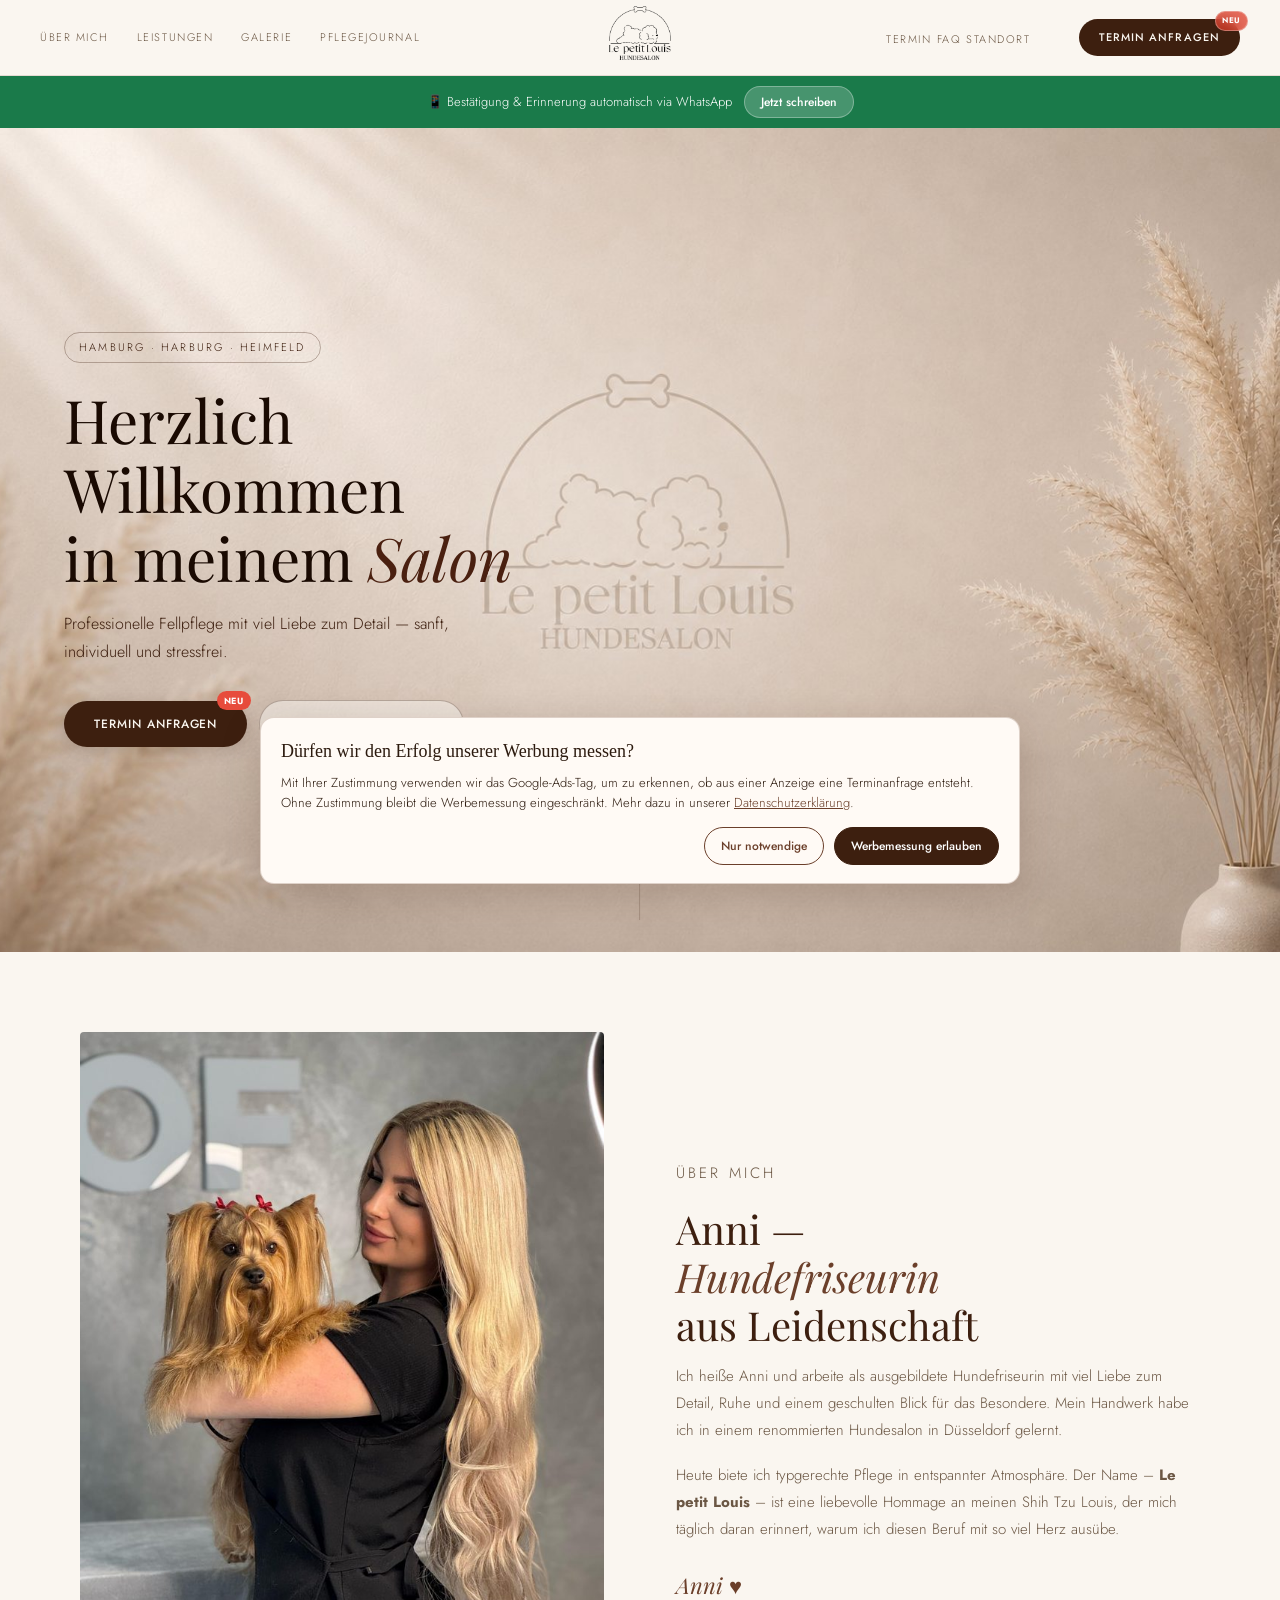
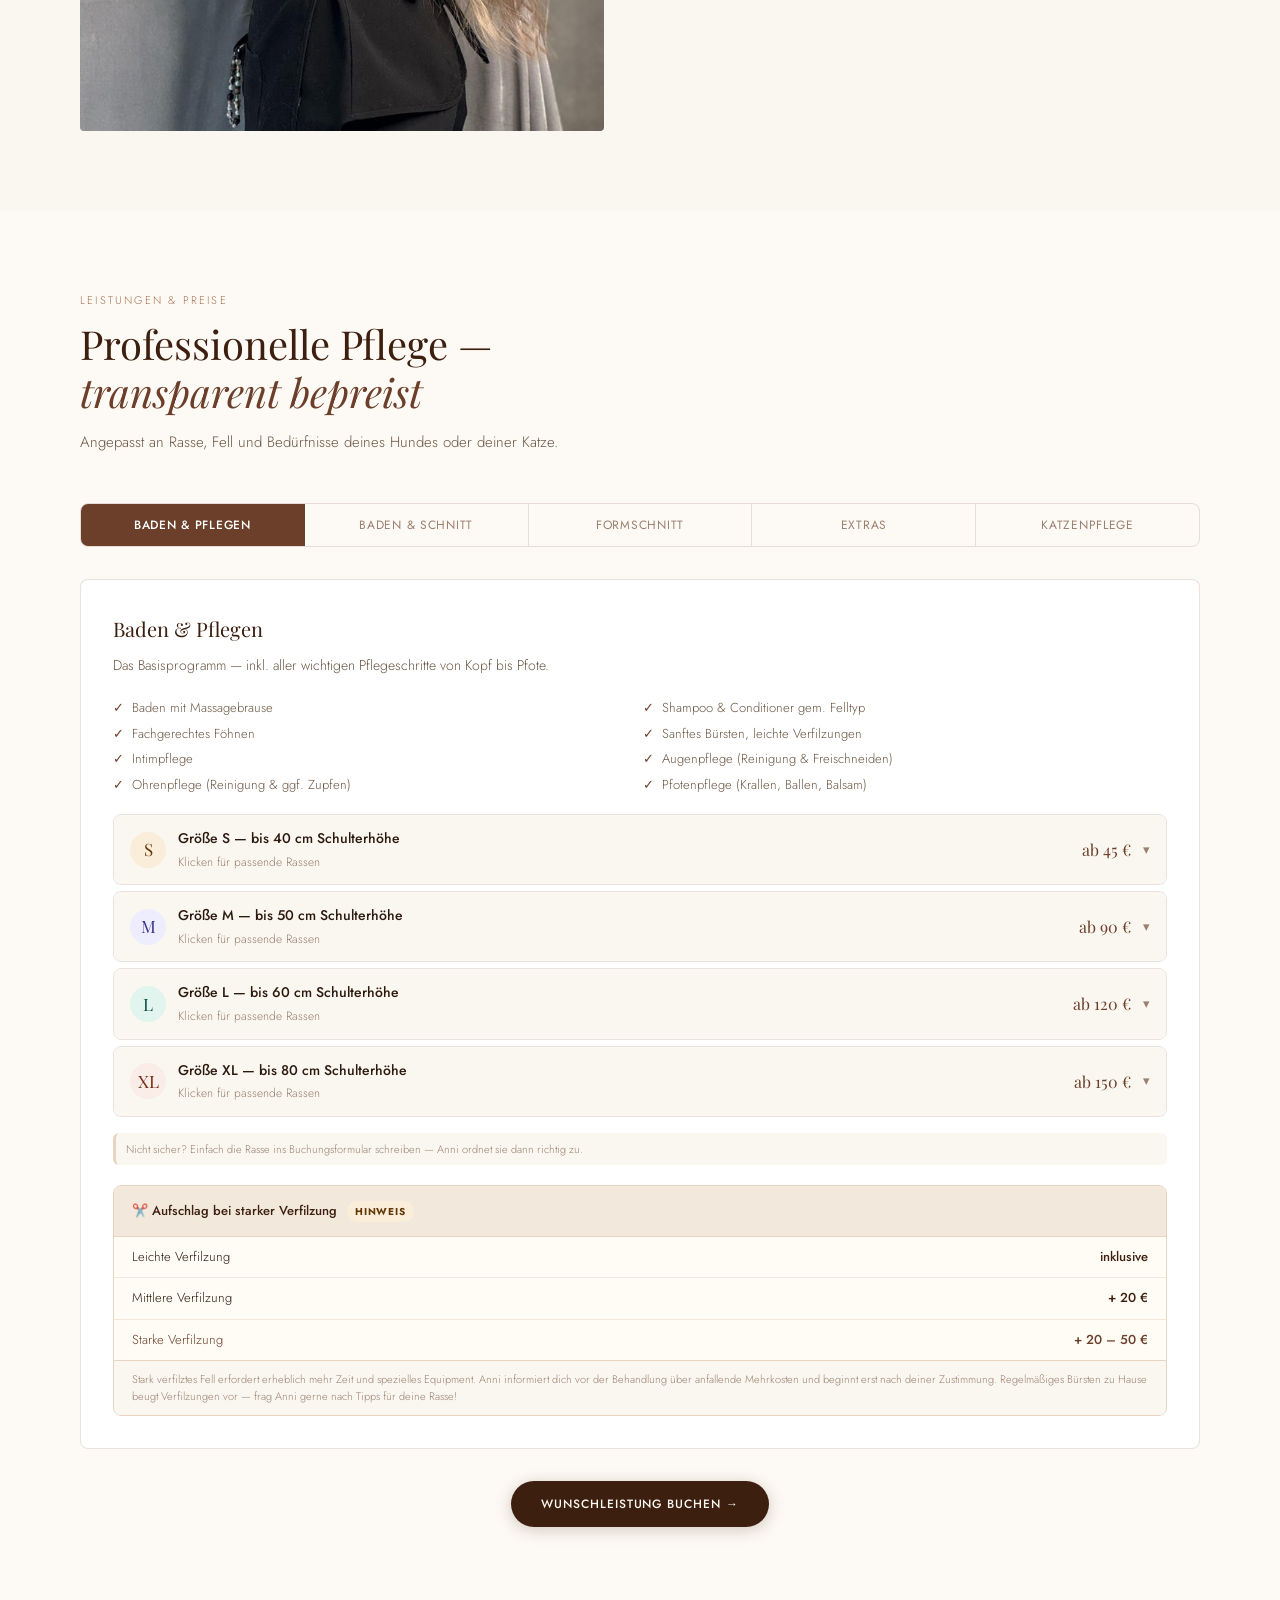
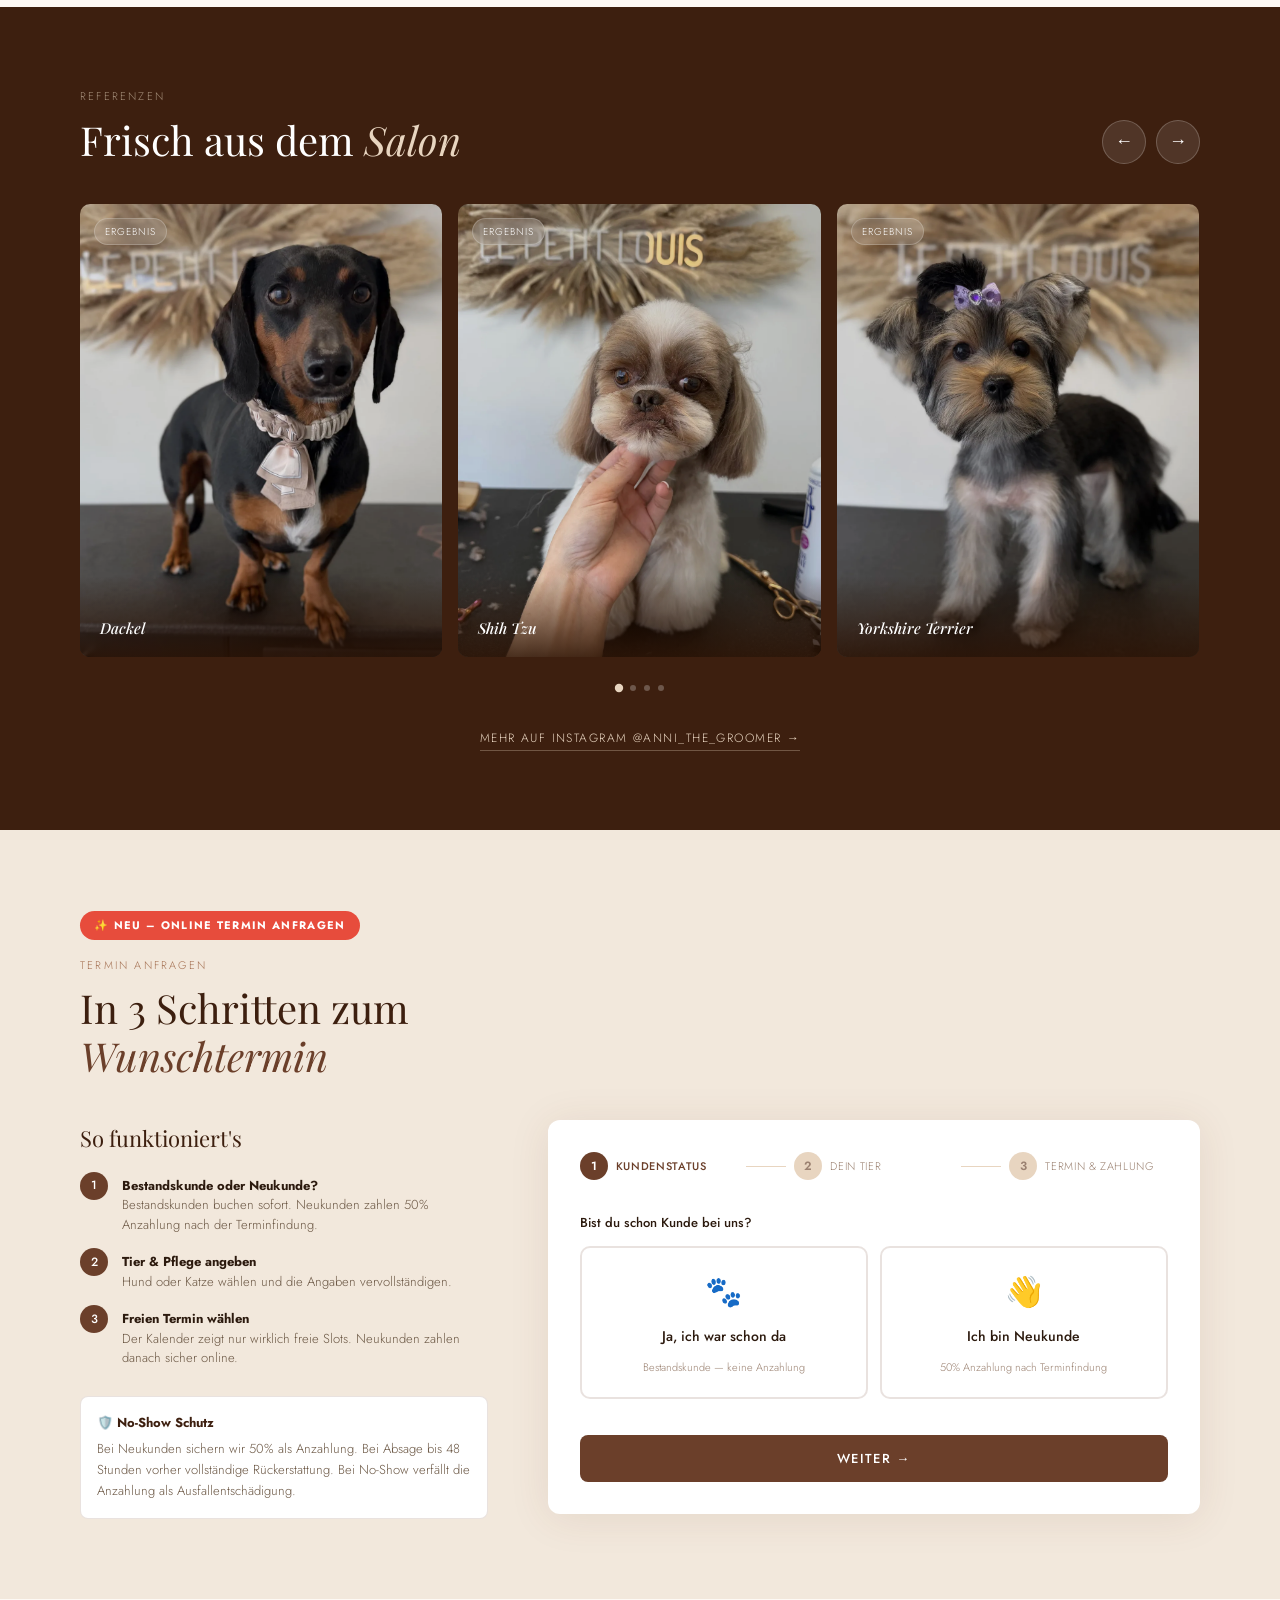
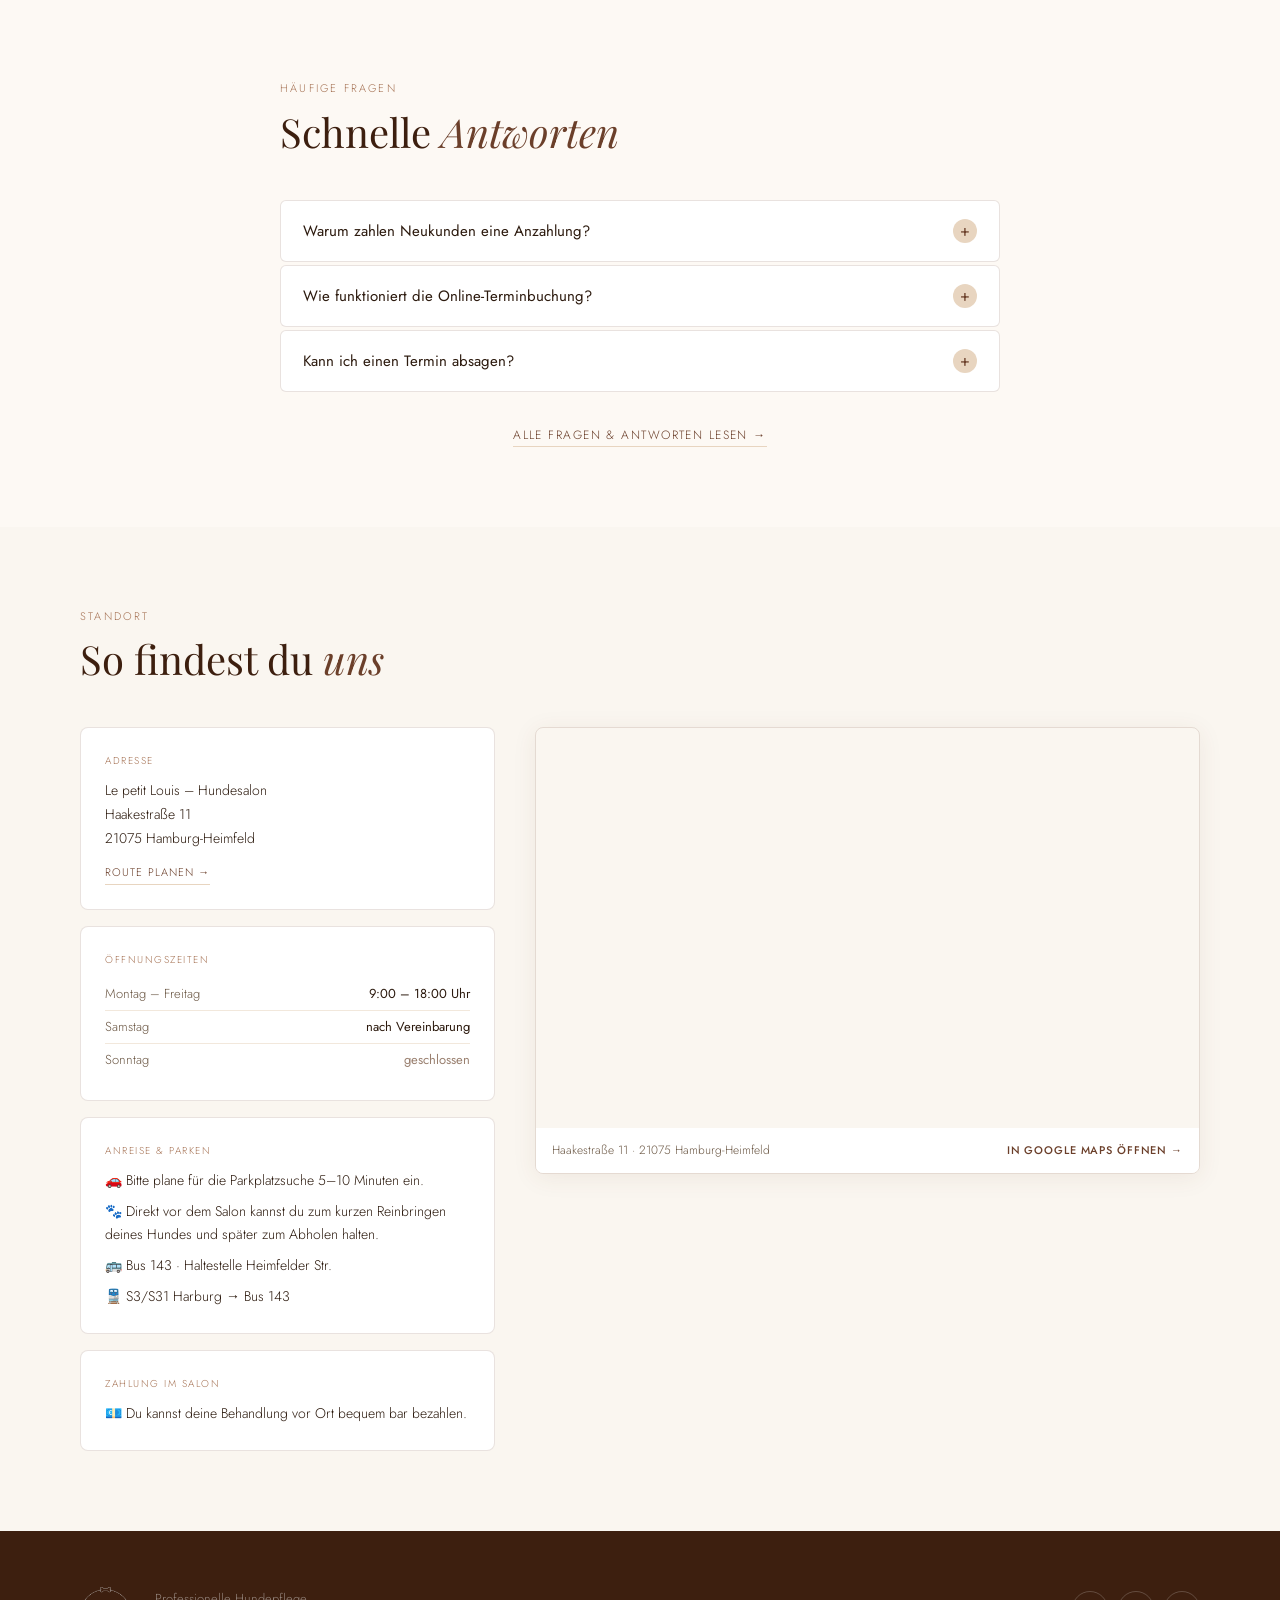
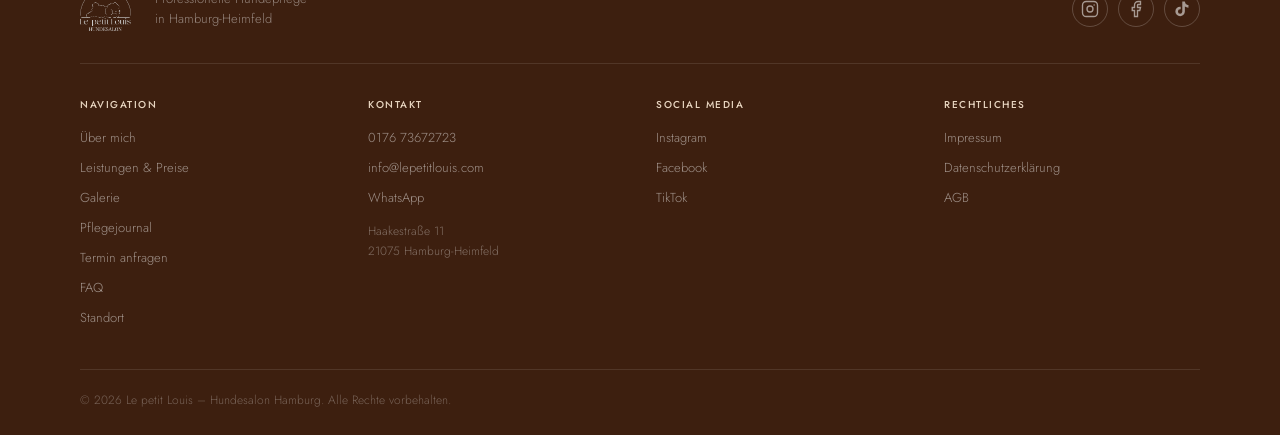
==== index.html @ 86567112 "Update puppy price and add paw care inquiry" ====
<!DOCTYPE html>
<html lang="de">
<head>
<meta charset="UTF-8">
<meta name="viewport" content="width=device-width,initial-scale=1.0,maximum-scale=1.0">
<!-- Google Ads conversion measurement with Consent Mode -->
<script>
window.dataLayer = window.dataLayer || [];
function gtag(){dataLayer.push(arguments);}
(function() {
  var savedConsent = null;
  try {
    if (new URLSearchParams(window.location.search).get('cookie-settings') === '1') {
      localStorage.removeItem('lpl_google_ads_consent');
    }
    savedConsent = localStorage.getItem('lpl_google_ads_consent');
  } catch (e) {}
  var consentState = savedConsent === 'granted' ? 'granted' : 'denied';
  gtag('consent', 'default', {
    ad_storage: consentState,
    analytics_storage: consentState,
    ad_user_data: consentState,
    ad_personalization: consentState,
    wait_for_update: 500
  });
})();
</script>
<script async src="https://www.googletagmanager.com/gtag/js?id=AW-18211994987"></script>
<script>
gtag('js', new Date());
gtag('config', 'AW-18211994987');

var lplBookingStartTracked = false;
function trackGoogleAdsBookingStart() {
  if (lplBookingStartTracked || typeof gtag !== 'function') return;
  lplBookingStartTracked = true;
  gtag('event', 'page_view', {
    page_title: 'Terminbuchung gestartet',
    // Google Ads matches this exact virtual URL for the booking-start conversion.
    page_location: 'https://www.lepetitlouis.com/#booking-started'
  });
}

function setGoogleAdsConsent(granted) {
  var consentState = granted ? 'granted' : 'denied';
  try { localStorage.setItem('lpl_google_ads_consent', consentState); } catch (e) {}
  gtag('consent', 'update', {
    ad_storage: consentState,
    analytics_storage: consentState,
    ad_user_data: consentState,
    ad_personalization: consentState
  });
  var banner = document.getElementById('lpl-consent-banner');
  if (banner) banner.hidden = true;
}

document.addEventListener('DOMContentLoaded', function() {
  var savedConsent = null;
  try { savedConsent = localStorage.getItem('lpl_google_ads_consent'); } catch (e) {}
  var banner = document.getElementById('lpl-consent-banner');
  if (banner && savedConsent !== 'granted' && savedConsent !== 'denied') banner.hidden = false;
});
</script>
<title>Le Petit Louis – Hundesalon Hamburg-Harburg</title>
<meta name="description" content="Le petit Louis – Hundesalon in Hamburg-Heimfeld. Professionelle Fellpflege, sanft und individuell. Jetzt Termin online anfragen!">
<link href="https://fonts.googleapis.com/css2?family=Playfair+Display:ital,wght@0,400;1,400&family=Jost:wght@300;400;500&display=swap" rel="stylesheet">
<style>
*,*::before,*::after{box-sizing:border-box;margin:0;padding:0}
:root{--cream:#FAF6F0;--warm:#FDF9F4;--brown:#6B3F2A;--brown-dark:#3D1F0F;--brown-light:#8B5A3C;--mocha:#A67355;--beige:#E8D5C0;--beige-light:#F2E8DC;--text:#2C1A0E;--text-mid:#6B5744;--text-light:#9A8070;--border:rgba(107,63,42,0.15);--green:#1a7a4a;--serif:'Playfair Display',Georgia,serif;--sans:'Jost',sans-serif;}
html{scroll-behavior:smooth}
body{font-family:var(--sans);background:var(--cream);color:var(--text);font-weight:300;line-height:1.7;overflow-x:hidden}
nav{position:fixed;top:0;left:0;right:0;z-index:100;background:rgba(250,246,240,0.97);backdrop-filter:blur(10px);border-bottom:1px solid var(--border);height:76px;display:grid;grid-template-columns:1fr auto 1fr;align-items:center;padding:0 40px;transition:box-shadow 0.3s,height 0.3s}
nav.scrolled{box-shadow:0 2px 24px rgba(107,63,42,0.1);height:64px}
.nav-left,.nav-right{display:flex;align-items:center;gap:28px}
.nav-right{justify-content:flex-end}
.nav-links a{font-size:11px;letter-spacing:0.14em;text-transform:uppercase;color:var(--text-mid);text-decoration:none;transition:color 0.2s}
.nav-links a:hover{color:var(--brown)}
.nav-logo img{height:54px;width:auto;transition:height 0.3s}
nav.scrolled .nav-logo img{height:42px}
.nav-cta{background:#3D1F0F;color:#FAF6F0;font-family:var(--sans);font-size:11px;font-weight:500;letter-spacing:0.1em;text-transform:uppercase;padding:9px 20px;border-radius:30px;border:none;cursor:pointer;text-decoration:none;white-space:nowrap;position:relative;transition:all 0.25s;}
.nav-cta:hover{
  background:rgba(107,63,42,0.28);
  box-shadow:inset 0 1px 0 rgba(255,255,255,0.6), 0 4px 16px rgba(107,63,42,0.18);
  transform:translateY(-1px);
}
.new-badge{
  position:absolute;top:-8px;right:-8px;
  background:rgba(220,60,40,0.75);
  color:#fff;font-size:8px;font-weight:700;
  letter-spacing:0.08em;padding:2px 6px;border-radius:10px;
  text-transform:uppercase;animation:pulse 2s infinite;
  backdrop-filter:blur(6px);
  -webkit-backdrop-filter:blur(6px);
  border:1px solid rgba(255,255,255,0.3);
}
@keyframes pulse{0%,100%{transform:scale(1)}50%{transform:scale(1.12)}}
.nav-hamburger{display:none;background:none;border:none;cursor:pointer;flex-direction:column;gap:5px;padding:4px}
.nav-hamburger span{display:block;width:22px;height:1.5px;background:var(--brown)}
.mobile-menu{display:none;position:fixed;top:76px;left:0;right:0;z-index:99;background:var(--cream);border-bottom:1px solid var(--border);padding:20px 24px;flex-direction:column;gap:0;box-shadow:0 8px 24px rgba(107,63,42,0.08)}
.mobile-menu.open{display:flex}
.mobile-menu a{font-size:14px;letter-spacing:0.06em;text-transform:uppercase;color:var(--text-mid);text-decoration:none;padding:12px 0;border-bottom:1px solid var(--border)}
.mobile-menu .mob-cta{background:var(--brown);color:#fff;text-align:center;padding:13px;border-radius:6px;margin-top:12px;font-size:13px;font-weight:500;border-bottom:none}
.wa-bar{margin-top:76px;background:#1a7a4a;padding:10px 40px;display:flex;align-items:center;justify-content:center;gap:12px;flex-wrap:wrap}
.wa-bar p{font-size:13px;color:#fff;font-weight:300}
.wa-bar a{background:rgba(255,255,255,0.2);color:#fff;font-size:12px;font-weight:500;padding:5px 16px;border-radius:20px;text-decoration:none;border:1px solid rgba(255,255,255,0.3)}
.hero{min-height:calc(100vh - 76px);display:flex;align-items:center;position:relative;overflow:hidden}
.hero-bg{position:absolute;inset:0;background:url('[data-uri]') center center/cover no-repeat;}

.hero-overlay{position:absolute;inset:0;background:linear-gradient(to right, rgba(240,232,220,0.78) 0%, rgba(240,232,220,0.55) 38%, rgba(240,232,220,0.18) 65%, rgba(240,232,220,0.0) 100%) 0%, rgba(245,238,228,0.35) 45%, rgba(245,238,228,0.08) 75%, rgba(245,238,228,0.0) 100%) 0%, rgba(245,235,220,0.65) 35%, rgba(245,235,220,0.30) 58%, rgba(245,235,220,0.05) 80%, rgba(245,235,220,0.0) 100%) 0%, rgba(250,246,240,0.0) 100%) 0%, rgba(20,8,2,0.0) 100%) 0%, rgba(20,10,5,0.55) 40%, rgba(20,10,5,0.2) 70%, rgba(20,10,5,0.05) 100%)}
.hero-content{position:relative;z-index:2;max-width:660px;padding:0 64px;animation:fadeUp 1s 0.2s both}
@keyframes fadeUp{from{opacity:0;transform:translateY(28px)}to{opacity:1;transform:translateY(0)}}
.hero-tag{display:inline-block;font-size:11px;letter-spacing:0.2em;text-transform:uppercase;color:#3D1F0F;border:1px solid rgba(61,31,15,0.30);padding:5px 14px;border-radius:20px;margin-bottom:22px}
.hero h1{font-family:var(--serif);font-size:clamp(34px,5vw,60px);font-weight:400;color:#1A0A02;line-height:1.15;margin-bottom:18px;text-shadow:0 1px 3px rgba(255,255,255,0.15)}
.hero h1 em{font-style:italic;color:#4A2010}
.hero-sub{font-size:16px;color:#3D1F0F;max-width:440px;line-height:1.75;margin-bottom:34px;font-weight:300}
.hero-btns{display:flex;gap:12px;flex-wrap:wrap;align-items:center}
.btn-w{background:#3D1F0F;color:#FAF6F0;padding:13px 30px;border-radius:30px;font-family:var(--sans);font-size:12px;font-weight:500;letter-spacing:0.08em;text-transform:uppercase;border:none;cursor:pointer;text-decoration:none;position:relative;box-shadow:0 3px 16px rgba(61,31,15,0.22);transition:all 0.25s;}
.btn-w:hover{background:#2C1506;transform:translateY(-2px);}
.btn-w .new-tag{position:absolute;top:-10px;right:-4px;background:#e74c3c;color:#fff;font-size:9px;font-weight:700;padding:2px 7px;border-radius:10px;animation:pulse 2s infinite}
.btn-ow{background:rgba(250,246,240,0.55);color:#3D1F0F;padding:13px 30px;border-radius:30px;font-family:var(--sans);font-size:12px;font-weight:400;letter-spacing:0.08em;text-transform:uppercase;border:1px solid rgba(61,31,15,0.30);cursor:pointer;text-decoration:none;transition:all 0.25s;}
.btn-ow:hover{background:rgba(250,246,240,0.80);transform:translateY(-1px);}
.hero-scroll{position:absolute;bottom:32px;left:50%;transform:translateX(-50%);color:rgba(61,31,15,0.35);font-size:10px;letter-spacing:0.18em;text-transform:uppercase;display:flex;flex-direction:column;align-items:center;gap:8px;z-index:2;animation:bob 2.5s infinite}
.hero-scroll::after{content:'';width:1px;height:36px;background:rgba(61,31,15,0.2)}
@keyframes bob{0%,100%{transform:translateX(-50%) translateY(0)}50%{transform:translateX(-50%) translateY(7px)}}
.sec{padding:80px 40px;max-width:1200px;margin:0 auto}
.sec-label{font-size:11px;letter-spacing:0.2em;text-transform:uppercase;color:var(--mocha);margin-bottom:10px}
.sec-title{font-family:var(--serif);font-size:clamp(24px,3.5vw,40px);font-weight:400;color:var(--brown-dark);line-height:1.2;margin-bottom:14px}
.sec-title em{font-style:italic;color:var(--brown)}
.sec-sub{font-size:15px;color:var(--text-mid);font-weight:300;max-width:500px;line-height:1.7}
.about-grid{display:grid;grid-template-columns:1fr 1fr;gap:72px;align-items:center}
.about-imgs{position:relative}
.about-main-img{width:100%;border-radius:4px;display:block;aspect-ratio:3/4;object-fit:cover;object-position:center top}
.about-salon{margin-top:12px;width:100%;height:190px;object-fit:cover;border-radius:4px;display:block}
.about-accent{position:absolute;bottom:-16px;right:-16px;width:120px;height:120px;background:var(--beige-light);border-radius:50%;z-index:-1}
.about-text p{color:var(--text-mid);font-size:15px;line-height:1.8;margin-bottom:18px;font-weight:300}
.signature{font-family:var(--serif);font-style:italic;font-size:22px;color:var(--brown);margin-top:24px}
.svc-wrap{background:var(--warm);padding:80px 0}
.svc-inner{max-width:1200px;margin:0 auto;padding:0 40px}
.svc-tabs{display:flex;gap:0;border:1px solid var(--border);border-radius:8px;overflow:hidden;margin-bottom:32px}
.svc-tab{flex:1;padding:12px 8px;background:transparent;font-family:var(--sans);font-size:12px;font-weight:400;letter-spacing:0.06em;text-transform:uppercase;border:none;cursor:pointer;color:var(--text-light);transition:background 0.2s,color 0.2s;border-right:1px solid var(--border)}
.svc-tab:last-child{border-right:none}
.svc-tab.active{background:var(--brown);color:#fff;font-weight:500}
.svc-tabs::-webkit-scrollbar{height:0}
.svc-tabs-hint{display:none;align-items:center;justify-content:flex-end;gap:8px;margin:-20px 2px 24px;color:var(--text-light);font-size:11px;letter-spacing:0.08em;text-transform:uppercase}
.svc-tabs-hint span{display:inline-flex;align-items:center;justify-content:center;width:22px;height:22px;border-radius:999px;border:1px solid var(--border);color:var(--brown);font-size:14px;background:rgba(255,255,255,0.55)}
.cat-note{background:var(--beige-light);border:1px solid var(--beige);border-radius:8px;padding:16px 18px;margin:0 0 20px}
.cat-note-title{font-size:13px;font-weight:500;color:var(--brown-dark);margin-bottom:6px}
.cat-note p{font-size:13px;color:var(--text-mid);line-height:1.6;margin:0}
.cat-limit-list{list-style:none;display:grid;grid-template-columns:1fr 1fr;gap:8px;margin:18px 0 0;padding:0}
.cat-limit-list li{font-size:13px;color:var(--text-mid);background:var(--cream);border:1px solid var(--border);border-radius:8px;padding:10px 12px}
.cat-whatsapp{display:inline-flex;align-items:center;justify-content:center;margin-top:18px;background:#1f8f5f;color:#fff;text-decoration:none;border-radius:6px;padding:12px 20px;font-size:12px;font-weight:600;letter-spacing:0.08em;text-transform:uppercase;transition:transform 0.2s,background 0.2s}
.cat-whatsapp:hover{background:#176d49;transform:translateY(-1px)}
@media(max-width:900px){.svc-tabs{overflow-x:auto;overflow-y:hidden;-webkit-overflow-scrolling:touch;scroll-snap-type:x proximity;position:relative}.svc-tabs::after{content:"";flex:0 0 18px}.svc-tab{flex:0 0 auto;min-width:142px;white-space:nowrap;scroll-snap-align:start}.cat-limit-list{grid-template-columns:1fr}.svc-tabs-hint{display:flex;margin:-18px 2px 22px}.svc-tabs-hint span{animation:tabsNudge 1.5s ease-in-out infinite}}
@keyframes tabsNudge{0%,100%{transform:translateX(0)}50%{transform:translateX(4px)}}
.svc-panel{display:none}
.svc-panel.active{display:block}
.svc-card-big{background:#fff;border:1px solid var(--border);border-radius:8px;padding:32px;margin-bottom:16px}
.svc-card-big h3{font-family:var(--serif);font-size:20px;font-weight:400;color:var(--brown-dark);margin-bottom:8px}
.svc-desc{font-size:14px;color:var(--text-mid);line-height:1.7;margin-bottom:20px;font-weight:300}
.svc-features{list-style:none;display:grid;grid-template-columns:1fr 1fr;gap:6px;margin-bottom:20px}
.svc-features li{font-size:13px;color:var(--text-mid);display:flex;align-items:flex-start;gap:8px;line-height:1.5}
.svc-features li::before{content:'✓';color:var(--brown);font-weight:500;flex-shrink:0}
.svc-prices{display:flex;gap:12px;flex-wrap:wrap;padding-top:20px;border-top:1px solid var(--beige)}
.price-chip{background:var(--beige-light);border:1px solid var(--beige);border-radius:6px;padding:10px 16px;text-align:center;min-width:70px}
.price-chip .size{font-family:var(--serif);font-size:18px;font-weight:400;color:var(--brown);line-height:1}
.price-chip .amount{font-size:13px;color:var(--brown-dark);font-weight:500;margin-top:2px}
.svc-note{font-size:12px;color:var(--text-light);margin-top:8px;font-style:italic}
.breed-accordion{margin-top:20px;display:flex;flex-direction:column;gap:6px}
.breed-row{border:1px solid var(--border);border-radius:8px;overflow:hidden;transition:border-color 0.2s}
.breed-row.open{border-color:var(--brown)}
.breed-header{display:flex;align-items:center;gap:12px;padding:12px 16px;cursor:pointer;background:var(--cream);transition:background 0.2s;user-select:none}
.breed-header:hover{background:var(--beige-light)}
.breed-badge{width:36px;height:36px;border-radius:50%;display:flex;align-items:center;justify-content:center;font-family:var(--serif);font-size:17px;font-weight:400;flex-shrink:0}
.bs-s{background:#FAEEDA;color:#633806}
.bs-m{background:#EEEDFE;color:#3C3489}
.bs-l{background:#E1F5EE;color:#085041}
.bs-xl{background:#FAECE7;color:#712B13}
.breed-header-info{flex:1}
.breed-header-title{font-size:14px;font-weight:500;color:var(--text)}
.breed-header-sub{font-size:12px;color:var(--text-light);margin-top:1px}
.breed-header-price{font-family:var(--serif);font-size:16px;color:var(--brown);white-space:nowrap}
.breed-chevron{font-size:13px;color:var(--text-light);transition:transform 0.25s;flex-shrink:0}
.breed-row.open .breed-chevron{transform:rotate(180deg)}
.breed-body{max-height:0;overflow:hidden;transition:max-height 0.35s ease,padding 0.25s}
.breed-row.open .breed-body{max-height:200px;padding:0 16px 14px}
.breed-list{display:flex;flex-wrap:wrap;gap:6px;padding-top:4px}
.breed-tag{font-size:11px;padding:3px 10px;border-radius:14px;background:var(--beige-light);color:var(--text-mid);border:1px solid var(--beige)}
.breed-hint{font-size:11px;color:var(--text-light);margin-top:10px;line-height:1.5;padding:8px 10px;background:var(--cream);border-radius:6px;border-left:3px solid var(--beige)}
.verfilz-box{margin-top:20px;background:#FFFBF5;border:1px solid #E8D5C0;border-radius:8px;overflow:hidden}
.verfilz-header{display:flex;align-items:center;gap:10px;padding:14px 18px;background:var(--beige-light);border-bottom:1px solid var(--beige)}
.verfilz-title{font-size:13px;font-weight:500;color:var(--brown-dark)}
.verfilz-badge{font-size:10px;font-weight:700;letter-spacing:0.08em;text-transform:uppercase;background:#FAEEDA;color:#633806;padding:2px 8px;border-radius:10px}
.verfilz-table{width:100%;border-collapse:collapse}
.verfilz-table td{padding:9px 18px;font-size:13px;border-bottom:1px solid var(--beige-light)}
.verfilz-table tr:last-child td{border-bottom:none}
.verfilz-table td:last-child{text-align:right;font-weight:500;color:var(--brown-dark)}
.verfilz-table tr:nth-child(3) td{color:var(--brown)}
.verfilz-table tr:nth-child(4) td{color:#993C1D}
.verfilz-footer{padding:10px 18px;font-size:11px;color:var(--text-light);line-height:1.55;border-top:1px solid var(--beige);background:var(--cream)}
.foto-consent-note{margin-top:0;display:none}

.svc-extra-cards{display:grid;grid-template-columns:1fr 1fr;gap:16px}
.svc-extra{background:#fff;border:1px solid var(--border);border-radius:8px;padding:24px}
.svc-extra h3{font-family:var(--serif);font-size:18px;font-weight:400;color:var(--brown-dark);margin-bottom:8px}
.svc-extra p{font-size:13px;color:var(--text-mid);line-height:1.6;font-weight:300;margin-bottom:16px}
.svc-extra .price-tag{font-family:var(--serif);font-size:16px;color:var(--brown)}
.svc-extra .price-tag small{font-size:12px;color:var(--text-light);font-family:var(--sans);font-weight:300}
.svc-extra-actions{display:flex;flex-wrap:wrap;gap:14px;margin-top:14px;font-size:13px}
.svc-extra-actions a{color:var(--brown);font-weight:600;text-decoration:underline;text-underline-offset:3px}
.ref-wrap{background:var(--brown-dark);padding:80px 0;overflow:hidden}
.ref-inner{max-width:1200px;margin:0 auto;padding:0 40px}
.ref-header{display:flex;align-items:flex-end;justify-content:space-between;margin-bottom:40px;flex-wrap:wrap;gap:16px}
.ref-header .sec-label{color:rgba(232,213,192,0.6)}
.ref-header .sec-title{color:#fff;margin-bottom:0}
.ref-header .sec-title em{color:var(--beige)}
.ref-nav{display:flex;gap:10px}
.ref-btn{width:44px;height:44px;border-radius:50%;background:rgba(255,255,255,0.1);border:1px solid rgba(255,255,255,0.2);color:#fff;cursor:pointer;font-size:18px;display:flex;align-items:center;justify-content:center;transition:background 0.2s}
.ref-btn:hover{background:rgba(255,255,255,0.2)}
.ref-track-wrap{overflow:hidden;margin:0 -8px}
.ref-track{display:flex;gap:16px;transition:transform 0.5s cubic-bezier(0.4,0,0.2,1);padding:0 8px}
.ref-slide{flex-shrink:0;width:calc(33.333% - 11px);border-radius:10px;overflow:hidden;position:relative;background:#2C1506;cursor:pointer}
.ref-slide-img{width:100%;aspect-ratio:4/5;object-fit:cover;display:block;transition:transform 0.5s ease,filter 0.3s;filter:brightness(0.9)}
.ref-slide:hover .ref-slide-img{transform:scale(1.04);filter:brightness(1)}
.ref-slide-info{position:absolute;bottom:0;left:0;right:0;background:linear-gradient(transparent,rgba(45,20,5,0.92));padding:40px 20px 20px;transform:translateY(8px);transition:transform 0.3s}
.ref-slide:hover .ref-slide-info{transform:translateY(0)}
.ref-slide-breed{font-size:15px;font-weight:500;color:#fff;margin-bottom:3px;font-family:var(--serif);font-style:italic}
.ref-slide-service{display:none}
.ref-slide-tag{position:absolute;top:14px;left:14px;background:rgba(250,246,240,0.15);backdrop-filter:blur(8px);border:1px solid rgba(255,255,255,0.2);color:#fff;font-size:10px;letter-spacing:0.1em;text-transform:uppercase;padding:4px 10px;border-radius:20px}
.ref-dots{display:flex;gap:8px;justify-content:center;margin-top:28px}
.ref-dot{width:6px;height:6px;border-radius:50%;background:rgba(255,255,255,0.25);border:none;cursor:pointer;padding:0;transition:background 0.2s,transform 0.2s}
.ref-dot.on{background:var(--beige);transform:scale(1.4)}
.ref-cta{text-align:center;margin-top:32px}
.ref-cta a{color:var(--beige);font-size:12px;letter-spacing:0.12em;text-transform:uppercase;text-decoration:none;border-bottom:1px solid rgba(232,213,192,0.3);padding-bottom:3px}
.book-wrap{background:var(--beige-light);padding:80px 0}
.book-inner{max-width:1200px;margin:0 auto;padding:0 40px}
.section-new-badge{display:inline-flex;align-items:center;gap:8px;background:#e74c3c;color:#fff;font-size:11px;font-weight:700;letter-spacing:0.12em;text-transform:uppercase;padding:5px 14px;border-radius:20px;margin-bottom:16px;animation:pulse 2s infinite}
.book-grid{display:grid;grid-template-columns:1fr 1.6fr;gap:60px;align-items:start;margin-top:40px}
.book-info h3{font-family:var(--serif);font-size:22px;font-weight:400;color:var(--brown-dark);margin-bottom:14px}
.book-info p{font-size:14px;color:var(--text-mid);line-height:1.75;font-weight:300;margin-bottom:24px}
.book-steps{display:flex;flex-direction:column;gap:14px;margin-bottom:28px}
.book-step{display:flex;align-items:flex-start;gap:14px}
.step-num{width:28px;height:28px;border-radius:50%;background:var(--brown);color:#fff;font-size:12px;font-weight:500;display:flex;align-items:center;justify-content:center;flex-shrink:0}
.step-text{font-size:13px;color:var(--text-mid);line-height:1.5;padding-top:4px}
.step-text strong{color:var(--text);font-weight:500}
.book-form{background:#fff;border-radius:12px;padding:32px;box-shadow:0 4px 40px rgba(107,63,42,0.1)}
.customer-type{margin-bottom:24px}
.customer-type-title{font-size:13px;font-weight:500;color:var(--text);margin-bottom:12px}
.type-cards{display:grid;grid-template-columns:1fr 1fr;gap:10px}
.type-card{border:2px solid var(--border);border-radius:8px;padding:14px;cursor:pointer;transition:border-color 0.2s,background 0.2s;text-align:center;position:relative}
.type-card:hover{border-color:var(--brown-light);background:var(--beige-light)}
.type-card.selected{border-color:var(--brown);background:var(--beige-light)}
.type-card input{position:absolute;opacity:0;width:0;height:0}
.type-card .type-icon{font-size:26px;display:block;margin-bottom:6px}
.type-card .type-label{font-size:13px;font-weight:500;color:var(--text);display:block;margin-bottom:2px}
.type-card .type-desc{font-size:11px;color:var(--text-light);display:block;line-height:1.4}
.type-card.selected .type-label{color:var(--brown)}
.type-divider{height:1px;background:var(--border);margin:20px 0}
.book-tabs{display:flex;gap:0;margin-bottom:24px;border:1px solid var(--border);border-radius:8px;overflow:hidden}
.book-tab{flex:1;padding:11px 8px;background:transparent;font-family:var(--sans);font-size:12px;font-weight:400;letter-spacing:0.05em;text-transform:uppercase;border:none;cursor:pointer;color:var(--text-light);transition:background 0.2s,color 0.2s;display:flex;align-items:center;justify-content:center;gap:6px}
.book-tab.active{background:var(--brown);color:#fff;font-weight:500}
.form-row{display:grid;grid-template-columns:1fr 1fr;gap:14px;margin-bottom:14px}
.ff{display:flex;flex-direction:column;gap:5px}
.ff label{font-size:10px;letter-spacing:0.12em;text-transform:uppercase;color:var(--text-mid)}
.ff input,.ff select,.ff textarea{width:100%;background:var(--cream);border:1px solid var(--border);border-radius:6px;padding:10px 14px;font-family:var(--sans);font-size:14px;font-weight:300;color:var(--text);outline:none;transition:border-color 0.2s;-webkit-appearance:none}
.ff input:focus,.ff select:focus,.ff textarea:focus{border-color:var(--brown);background:#fff}
.ff textarea{resize:vertical;min-height:72px}
.ff-full{grid-column:1/-1}
.form-note{font-size:11px;color:var(--text-light);line-height:1.5;margin-bottom:16px;padding:10px 12px;background:var(--cream);border-radius:6px;border-left:3px solid var(--beige)}
.btn-submit{width:100%;background:var(--brown);color:#fff;font-family:var(--sans);font-size:13px;font-weight:500;letter-spacing:0.1em;text-transform:uppercase;padding:15px;border-radius:8px;border:none;cursor:pointer;transition:background 0.2s;display:flex;align-items:center;justify-content:center;gap:8px}
.btn-submit:hover{background:var(--brown-dark)}
.btn-submit.pay-now{background:#0070ba}
.btn-submit.pay-now:hover{background:#005ea6}
.prepay-box{display:none;background:linear-gradient(to right, rgba(245,238,228,0.60) 0%, rgba(245,238,228,0.35) 45%, rgba(245,238,228,0.08) 75%, rgba(245,238,228,0.0) 100%) 0%, rgba(245,235,220,0.65) 35%, rgba(245,235,220,0.30) 58%, rgba(245,235,220,0.05) 80%, rgba(245,235,220,0.0) 100%) 0%, rgba(250,246,240,0.0) 100%);border:1px solid var(--beige);border-radius:8px;padding:20px;margin-bottom:20px}
.prepay-box.show{display:block}
.prepay-title{font-size:13px;font-weight:500;color:var(--brown-dark);margin-bottom:8px}
.prepay-amount{font-family:var(--serif);font-size:22px;color:var(--brown);margin-bottom:12px}
.prepay-amount small{font-size:13px;color:var(--text-light);font-family:var(--sans);font-weight:300}
.prepay-methods{display:flex;gap:10px;margin-bottom:14px}
.pay-method{flex:1;padding:10px;border:1px solid var(--border);border-radius:6px;background:#fff;cursor:pointer;font-size:12px;font-weight:500;color:var(--text-mid);text-align:center;transition:border-color 0.2s,color 0.2s}
.pay-method:hover,.pay-method.selected{border-color:var(--brown);color:var(--brown)}
.prepay-note{font-size:11px;color:var(--text-light);line-height:1.5;border-left:3px solid var(--beige);padding-left:10px}
.voice-panel{display:none}
.voice-panel.active{display:block}
.text-panel.hidden{display:none}
/* Voice UI – matches form layout */
.voice-form-ui{display:flex;flex-direction:column;gap:0}
.voice-status-bar{background:var(--cream);border:1px solid var(--border);border-radius:8px;padding:16px 20px;margin-bottom:16px;display:flex;align-items:center;gap:14px}
.voice-rec-btn{width:52px;height:52px;border-radius:50%;background:var(--brown);color:#fff;border:none;cursor:pointer;display:flex;align-items:center;justify-content:center;font-size:22px;flex-shrink:0;transition:background 0.2s,transform 0.1s;box-shadow:0 3px 12px rgba(107,63,42,0.25)}
.voice-rec-btn:hover{transform:scale(1.05)}
.voice-rec-btn.recording{background:#c0392b;animation:recpulse 1.4s infinite}
@keyframes recpulse{0%,100%{box-shadow:0 0 0 0 rgba(192,57,43,0.4)}50%{box-shadow:0 0 0 12px rgba(192,57,43,0)}}
.voice-status-info{flex:1}
.voice-status-text{font-size:13px;color:var(--text);font-weight:400}
.voice-timer{font-family:var(--serif);font-size:20px;color:var(--brown);margin-top:2px;display:none}
.voice-timer.show{display:block}
.voice-waveform{display:flex;align-items:center;gap:3px;height:24px;opacity:0;transition:opacity 0.3s;margin-top:4px}
.voice-waveform.show{opacity:1}
.vbar{width:3px;border-radius:2px;background:var(--brown);animation:wave 0.8s ease-in-out infinite}
.vbar:nth-child(2){animation-delay:0.1s}.vbar:nth-child(3){animation-delay:0.2s}.vbar:nth-child(4){animation-delay:0.3s}.vbar:nth-child(5){animation-delay:0.15s}
@keyframes wave{0%,100%{height:4px}50%{height:20px}}
/* Filled form preview from voice */
.voice-filled-form{display:none;background:var(--cream);border:1px solid var(--border);border-radius:8px;padding:16px;margin-bottom:16px}
.voice-filled-form.show{display:block}
.vff-title{font-size:10px;letter-spacing:0.12em;text-transform:uppercase;color:var(--green);margin-bottom:12px;display:flex;align-items:center;gap:6px;font-weight:500}
.vff-spinner{display:inline-block;width:11px;height:11px;border:2px solid #b8dfc9;border-top-color:var(--green);border-radius:50%;animation:spin 0.8s linear infinite}
@keyframes spin{to{transform:rotate(360deg)}}
.vff-fields{display:grid;grid-template-columns:1fr 1fr;gap:8px}
.vff-field{background:#fff;border:1px solid var(--border);border-radius:4px;padding:8px 12px}
.vff-label{font-size:9px;letter-spacing:0.1em;text-transform:uppercase;color:var(--text-light);margin-bottom:2px}
.vff-val{font-size:13px;color:var(--text)}
.voice-hint{font-size:11px;color:var(--text-light);line-height:1.55;background:var(--cream);border-radius:6px;border-left:3px solid var(--beige);padding:10px 12px;margin-bottom:14px}
.faq-wrap{padding:80px 0;background:var(--warm)}
.faq-inner{max-width:800px;margin:0 auto;padding:0 40px}
.faq-list{margin-top:44px;display:flex;flex-direction:column;gap:3px}
.faq-item{background:#fff;border:1px solid var(--border);border-radius:6px;overflow:hidden}
.faq-q{width:100%;display:flex;align-items:center;justify-content:space-between;padding:18px 22px;background:none;border:none;cursor:pointer;font-family:var(--sans);font-size:15px;font-weight:400;color:var(--text);text-align:left;gap:16px;transition:background 0.2s}
.faq-q:hover{background:var(--beige-light)}
.faq-icon{flex-shrink:0;width:24px;height:24px;border-radius:50%;background:var(--beige);display:flex;align-items:center;justify-content:center;font-size:16px;color:var(--brown);transition:transform 0.3s,background 0.2s}
.faq-item.open .faq-q{background:var(--beige-light)}
.faq-item.open .faq-icon{transform:rotate(45deg);background:var(--brown);color:#fff}
.faq-a{max-height:0;overflow:hidden;transition:max-height 0.45s ease,padding 0.3s;font-size:14px;color:var(--text-mid);line-height:1.8;font-weight:300;padding:0 22px}
.faq-item.open .faq-a{max-height:300px;padding:4px 22px 20px}
.faq-all-link{text-align:center;margin-top:28px}
.faq-all-link a{font-size:12px;letter-spacing:0.12em;text-transform:uppercase;color:var(--brown);text-decoration:none;border-bottom:1px solid var(--beige);padding-bottom:2px}
.standort-wrap{padding:80px 0}
.standort-inner{max-width:1200px;margin:0 auto;padding:0 40px}
.standort-grid{display:grid;grid-template-columns:1fr 1.6fr;gap:40px;align-items:start;margin-top:44px}
.info-card{background:#fff;border:1px solid var(--border);border-radius:8px;padding:24px;margin-bottom:16px}
.info-card:last-child{margin-bottom:0}
.info-card-label{font-size:10px;letter-spacing:0.15em;text-transform:uppercase;color:var(--mocha);margin-bottom:10px}
.info-card-val{font-size:14px;color:var(--text);font-weight:300;line-height:1.7}
.info-card-val a{color:var(--brown);text-decoration:none}
.map-wrap{border-radius:8px;overflow:hidden;border:1px solid var(--border);box-shadow:0 4px 24px rgba(107,63,42,0.08)}
.map-wrap iframe{display:block;width:100%;height:400px;border:0}
.map-footer{background:#fff;padding:12px 16px;display:flex;align-items:center;justify-content:space-between;gap:12px;flex-wrap:wrap}
.map-footer span{font-size:12px;color:var(--text-mid)}
.map-footer a{font-size:11px;letter-spacing:0.08em;text-transform:uppercase;color:var(--brown);text-decoration:none;font-weight:500}
.ot-row{display:flex;justify-content:space-between;font-size:13px;color:var(--text-mid);padding:5px 0;border-bottom:1px solid var(--beige-light)}
.ot-row:last-child{border-bottom:none}
.ot-row span:last-child{color:var(--text);font-weight:400}
/* FOOTER */
footer{background:var(--brown-dark);padding:56px 0 0}
.footer-inner{max-width:1200px;margin:0 auto;padding:0 40px}
.footer-brand{display:flex;align-items:center;gap:24px;padding-bottom:32px;border-bottom:1px solid rgba(255,255,255,0.1);margin-bottom:32px;flex-wrap:wrap}
.footer-logo{height:44px;width:auto;filter:invert(1) brightness(0.8)}
.footer-tagline{font-size:13px;color:rgba(255,255,255,0.45);line-height:1.5;font-weight:300}
.social-links{display:flex;gap:10px;margin-left:auto}
.social-links a{width:36px;height:36px;border-radius:50%;border:1px solid rgba(255,255,255,0.2);display:flex;align-items:center;justify-content:center;color:rgba(255,255,255,0.55);transition:border-color 0.2s,color 0.2s;text-decoration:none}
.social-links a:hover{border-color:var(--beige);color:var(--beige)}
.footer-grid{display:grid;grid-template-columns:repeat(4,1fr);gap:32px;margin-bottom:40px}
.footer-col{display:flex;flex-direction:column;gap:8px}
.footer-col-title{font-size:10px;letter-spacing:0.15em;text-transform:uppercase;color:var(--beige);margin-bottom:6px;font-weight:500}
.footer-col a,.footer-col span{font-size:13px;color:rgba(255,255,255,0.5);text-decoration:none;transition:color 0.2s}
.footer-col a:hover{color:rgba(255,255,255,0.9)}
.footer-bottom{border-top:1px solid rgba(255,255,255,0.1);padding:20px 0 24px;font-size:12px;color:rgba(255,255,255,0.3)}
@media(max-width:768px){
  nav{padding:0 16px;grid-template-columns:auto 1fr auto;height:64px}
  nav.scrolled{height:56px}
  .nav-left{display:none}
  .nav-right .nav-links,.nav-right .nav-cta{display:none}
  .nav-hamburger{display:flex}
  .nav-logo img{height:40px}
  nav.scrolled .nav-logo img{height:34px}
  .wa-bar{margin-top:64px;padding:8px 16px}
  .hero{min-height:calc(100svh - 64px)}
  .hero-content{padding:0 20px}
  .hero h1{font-size:30px}
  .hero-sub{font-size:14px}
  .hero-btns{flex-direction:column}
  .btn-w,.btn-ow{width:100%;text-align:center}
  .hero-scroll{display:none}
  .sec{padding:56px 20px}
  .about-grid{grid-template-columns:1fr;gap:36px}
  .svc-inner{padding:0 20px}
  .svc-features{grid-template-columns:1fr}
  .svc-extra-cards{grid-template-columns:1fr}
  .ref-inner{padding:0 20px}
  .ref-slide{width:calc(80% - 8px)}
  .ref-header{flex-direction:column;align-items:flex-start}
  .book-inner{padding:0 20px}
  .book-grid{grid-template-columns:1fr;gap:32px}
  .book-info{order:2}.book-form{order:1;padding:20px 16px}
  .form-row{grid-template-columns:1fr}
  .type-cards{grid-template-columns:1fr 1fr}
  .vff-fields{grid-template-columns:1fr}
  .faq-inner{padding:0 20px}
  .standort-inner{padding:0 20px}
  .standort-grid{grid-template-columns:1fr}
  .map-wrap iframe{height:280px}
  .footer-inner{padding:0 20px}
  .footer-brand{gap:16px}
  .social-links{margin-left:0}
  .footer-grid{grid-template-columns:1fr 1fr;gap:24px}
}
@media(max-width:480px){.footer-grid{grid-template-columns:1fr}}


}


@media(max-width:768px){
  .hero-bg{
    background-image:url('[data-uri]') !important;
    background-position:center center !important;
    background-size:cover !important;
    background-repeat:no-repeat !important;
  }
  .hero-overlay{
    background:linear-gradient(to bottom,
      rgba(245,238,228,0.10) 0%,
      rgba(245,238,228,0.20) 35%,
      rgba(245,238,228,0.75) 65%,
      rgba(245,238,228,0.90) 100%) !important;
  }
  .hero h1 style,
  .hero h1{color:#1A0A02 !important}
  .hero-sub{color:#3D1F0F !important}
  .hero-tag{color:#6B3F2A !important;border-color:rgba(107,63,42,0.3) !important}
  .hero-content{
    padding:0 20px !important;
    margin-top:auto;
  }
  .hero{
    min-height:calc(100svh - 64px) !important;
    align-items:flex-end !important;
    padding-bottom:60px;
  }
  .hero h1{font-size:28px !important;color:#1A0A02 !important}
  .hero-sub{font-size:14px !important}
  .hero-btns{flex-direction:column !important}
  .btn-w{
    width:100% !important;text-align:center !important;
    background:#3D1F0F !important;color:#FAF6F0 !important;
  }
  .btn-ow{
    width:100% !important;text-align:center !important;
    color:#3D1F0F !important;border-color:rgba(61,31,15,0.4) !important;
  }
  .hero-scroll{display:none !important}
  .new-tag{display:none}
}

@media screen and (max-width:768px){
  .hero-bg{
    background-image:url('[data-uri]') !important;
    background-position:center 25% !important;
    background-size:cover !important;
    background-repeat:no-repeat !important;
    background-attachment:scroll !important;
  }
  .hero{
    min-height:100svh !important;
    min-height:-webkit-fill-available !important;
    display:flex !important;
    flex-direction:column !important;
    justify-content:flex-end !important;
    align-items:flex-start !important;
    padding:0 !important;
  }
  .hero-overlay{
    background:linear-gradient(to top,
      rgba(240,232,218,0.85) 0%,
      rgba(240,232,218,0.55) 35%,
      rgba(240,232,218,0.05) 65%,
      rgba(240,232,218,0.0) 100%) !important;
  }
  .hero-content{
    width:100% !important;
    padding:0 24px 72px 24px !important;
    max-width:100% !important;
  }
  .hero-tag{color:#6B3F2A !important;border-color:rgba(107,63,42,0.25) !important}
  .hero h1{font-size:28px !important;color:#1A0A02 !important}
  .hero h1 em{color:#6B3F2A !important}
  .hero-sub{font-size:14px !important;color:#2C1A0E !important}
  .hero-btns{flex-direction:column !important;gap:10px !important;width:100% !important}
  .btn-w,.btn-ow{width:100% !important;text-align:center !important;display:block !important}
  .hero-scroll,.new-tag{display:none !important}
}
@supports (-webkit-touch-callout:none){
  .hero{min-height:-webkit-fill-available !important}
}

.kundennummer-box{display:none;background:#FDF6EE;border:1px solid var(--beige);border-radius:8px;padding:16px 18px;margin-top:12px}
.kundennummer-box.show{display:block}
.kn-label{font-size:11px;letter-spacing:0.12em;text-transform:uppercase;color:var(--brown);margin-bottom:10px;font-weight:500;display:block}
.kn-wrap{display:flex;gap:8px;align-items:center}
.kn-prefix{font-size:14px;font-weight:500;color:var(--brown-dark);padding:10px 12px;background:var(--beige-light);border:1px solid var(--beige);border-radius:6px;white-space:nowrap}
.kn-input{flex:1;background:#fff;border:1px solid var(--border);border-radius:6px;padding:10px 14px;font-family:var(--sans);font-size:15px;font-weight:500;color:var(--text);outline:none;letter-spacing:0.12em;text-transform:uppercase;transition:border-color 0.2s}
.kn-input:focus{border-color:var(--brown)}
.kn-input.valid{border-color:#1a7a4a;background:#f0f7f3}
.kn-input.invalid{border-color:#c0392b;background:#fdf0f0}
.kn-status{font-size:12px;margin-top:8px;line-height:1.5;display:none}
.kn-status.show{display:block}
.kn-ok{color:#1a7a4a;font-weight:500}
.kn-err{color:#c0392b}
.kn-hint{font-size:11px;color:var(--text-light);margin-top:6px;line-height:1.5}
.kn-skip{color:var(--mocha);cursor:pointer;text-decoration:underline}

.zeeg-wrap{background:#fff;border-radius:12px;padding:28px;box-shadow:0 4px 40px rgba(107,63,42,0.10);margin-top:32px}
.zeeg-title{font-family:var(--serif);font-size:18px;font-weight:400;color:var(--brown-dark);margin-bottom:6px}
.zeeg-sub{font-size:13px;color:var(--text-light);margin-bottom:20px;font-weight:300}
.zeeg-sizes{display:grid;grid-template-columns:1fr 1fr;gap:10px;margin-bottom:20px}
.zeeg-size-btn{padding:14px 12px;border:2px solid var(--border);border-radius:8px;background:var(--cream);cursor:pointer;text-align:center;transition:all 0.2s;font-family:var(--sans)}
.zeeg-size-btn:hover{border-color:var(--brown-light);background:var(--beige-light)}
.zeeg-size-btn.selected{border-color:var(--brown);background:var(--beige-light)}
.zeeg-size-btn .zsb-letter{font-family:var(--serif);font-size:22px;color:var(--brown);display:block;margin-bottom:2px}
.zeeg-size-btn .zsb-desc{font-size:11px;color:var(--text-light);display:block}
.zeeg-size-btn .zsb-time{font-size:11px;color:var(--mocha);display:block;margin-top:2px}
.zeeg-size-btn.selected .zsb-letter{color:var(--brown-dark)}
.zeeg-cta-btn{width:100%;background:var(--brown);color:#fff;font-family:var(--sans);font-size:13px;font-weight:500;letter-spacing:0.1em;text-transform:uppercase;padding:15px;border-radius:8px;border:none;cursor:pointer;transition:background 0.2s;display:none}
.zeeg-cta-btn.show{display:block}
.zeeg-cta-btn:hover{background:var(--brown-dark)}
.zeeg-note{font-size:11px;color:var(--text-light);text-align:center;margin-top:10px;line-height:1.5;display:none}
.zeeg-note.show{display:block}
@media(max-width:768px){.zeeg-sizes{grid-template-columns:1fr 1fr}}

/* ── 3-STEP BOOKING FLOW ── */
.booking-flow{background:#fff;border-radius:12px;padding:32px;box-shadow:0 4px 40px rgba(107,63,42,0.10)}
.flow-steps{display:flex;align-items:center;gap:0;margin-bottom:32px}
.flow-step{display:flex;align-items:center;gap:8px;flex:1}
.flow-step-num{width:28px;height:28px;border-radius:50%;background:var(--beige);color:var(--text-light);font-size:12px;font-weight:600;display:flex;align-items:center;justify-content:center;flex-shrink:0;transition:all 0.3s}
.flow-step-num.active{background:var(--brown);color:#fff}
.flow-step-num.done{background:#1a7a4a;color:#fff}
.flow-step-label{font-size:11px;color:var(--text-light);letter-spacing:0.06em;text-transform:uppercase;transition:color 0.3s}
.flow-step-label.active{color:var(--brown);font-weight:500}
.flow-step-label.done{color:#1a7a4a}
.flow-divider{flex:1;height:1px;background:var(--beige);margin:0 8px;max-width:40px}

/* Step panels */
.flow-panel{display:none}
.flow-panel.active{display:block;animation:fadeUp 0.3s ease}

/* Step 1 – Neu/Bestandskunde */
.type-cards-v2{display:grid;grid-template-columns:1fr 1fr;gap:12px;margin-bottom:20px}
.type-card-v2{border:2px solid var(--border);border-radius:10px;padding:18px 14px;cursor:pointer;transition:all 0.2s;text-align:center}
.type-card-v2:hover{border-color:var(--brown-light);background:var(--beige-light)}
.type-card-v2.selected{border-color:var(--brown);background:var(--beige-light)}
.tcv2-icon{font-size:30px;display:block;margin-bottom:8px}
.tcv2-label{font-size:14px;font-weight:500;color:var(--text);display:block;margin-bottom:3px}
.tcv2-desc{font-size:11px;color:var(--text-light);line-height:1.4}
.type-card-v2.selected .tcv2-label{color:var(--brown)}

/* Kundennummer inline */
.kn-inline{display:none;background:#FDF6EE;border:1px solid var(--beige);border-radius:8px;padding:14px 16px;margin-top:12px}
.kn-inline.show{display:block}

/* Step 2 – Hund */
.dog-form{display:flex;flex-direction:column;gap:14px}
.dog-count-wrap{display:none}
.dog-count-wrap.show{display:block}
.dog-count-options{display:grid;grid-template-columns:repeat(3,1fr);gap:8px}
.dog-count-btn{min-height:48px;border:1px solid var(--border);border-radius:6px;background:#fff;color:var(--text);font:inherit;font-weight:600;cursor:pointer}
.dog-count-btn.selected{background:var(--brown);border-color:var(--brown);color:#fff}
.extra-dogs{display:flex;flex-direction:column;gap:14px}
.extra-dog-card{border:1px solid var(--border);border-radius:8px;background:#fbf7f1;padding:16px;display:flex;flex-direction:column;gap:12px}
.extra-dog-title{font-family:var(--serif);font-size:19px;color:var(--brown-dark);display:flex;justify-content:space-between;align-items:center}
.extra-dog-title small{font-family:var(--sans);font-size:10px;text-transform:uppercase;letter-spacing:.08em;color:var(--text-light)}
.extra-dog-grid{display:grid;grid-template-columns:1fr 1fr;gap:12px}
.extra-dog-size-note{font-size:11px;line-height:1.45;color:var(--text-mid);margin-top:5px}
.extra-dog-image-name{font-size:11px;color:var(--brown);margin-top:5px;overflow-wrap:anywhere}
.multi-dog-duration-note{font-size:12px;line-height:1.5;color:var(--text-mid);padding:10px 12px;background:#f7efe5;border-left:3px solid var(--brown);margin-top:8px}
.size-grid-v2{display:grid;grid-template-columns:repeat(4,1fr);gap:8px}
.size-btn-v2{border:2px solid var(--border);border-radius:8px;padding:12px 6px;cursor:pointer;text-align:center;background:var(--cream);transition:all 0.2s;font-family:var(--sans)}
.size-btn-v2:hover{border-color:var(--brown-light);background:var(--beige-light)}
.size-btn-v2.selected{border-color:var(--brown);background:var(--beige-light)}
.size-btn-v2.locked{opacity:.38;cursor:not-allowed;background:#f3eee7;border-color:#e6d8cb;color:var(--text-light)}
.size-btn-v2.locked:hover{border-color:#e6d8cb;background:#f3eee7}
.size-btn-v2.locked .sbv2-letter,.size-btn-v2.locked .sbv2-price{color:var(--text-light)}
.sbv2-letter{font-family:var(--serif);font-size:20px;color:var(--brown);display:block}
.sbv2-cm{font-size:10px;color:var(--text-light);display:block;margin-top:1px}
.sbv2-price{font-size:10px;color:var(--mocha);display:block}
.breed-size-warning{display:none;margin-top:10px;padding:10px 12px;border-radius:8px;border:1px solid #E8D5C0;background:#FFF8E8;color:#7A4A20;font-size:12px;line-height:1.45}
.breed-size-warning.show{display:block}
.breed-size-warning strong{color:var(--brown-dark)}
.reference-upload-box{border:1px dashed var(--beige);border-radius:8px;background:var(--cream);padding:14px;display:flex;flex-direction:column;gap:10px}
.reference-upload-box input[type=file]{background:#fff;border:1px solid var(--border);border-radius:6px;padding:10px;font-size:13px;color:var(--text-mid)}
.reference-upload-hint{font-size:11px;color:var(--text-light);line-height:1.5}
.reference-upload-preview{display:none;align-items:center;gap:10px;background:#fff;border:1px solid var(--border);border-radius:8px;padding:10px}
.reference-upload-preview.show{display:flex}
.reference-upload-preview img{width:56px;height:56px;object-fit:cover;border-radius:8px;border:1px solid var(--beige)}
.reference-upload-name{font-size:12px;color:var(--text);font-weight:500;line-height:1.4}
.reference-upload-status{font-size:11px;color:var(--text-light);line-height:1.4}
.animal-tabs{display:grid;grid-template-columns:1fr 1fr;gap:10px;margin-bottom:18px}
.animal-tab{border:2px solid var(--border);border-radius:10px;background:var(--cream);padding:13px 10px;color:var(--text-mid);font-family:var(--sans);font-size:13px;font-weight:500;cursor:pointer;transition:all .2s}
.animal-tab.selected{border-color:var(--brown);background:var(--beige-light);color:var(--brown-dark)}
.cat-booking-info{display:none;background:#FFF8EE;border:1px solid #E8D5C0;border-radius:10px;padding:15px;margin-bottom:16px;color:var(--text-mid);font-size:12px;line-height:1.55}
.cat-booking-info.show{display:block}
.cat-booking-info strong{display:block;color:var(--brown-dark);margin-bottom:7px;font-family:var(--serif);font-size:17px;font-weight:400}
.cat-booking-list{display:grid;grid-template-columns:1fr 1fr;gap:5px 12px;margin:9px 0}
.cat-booking-list span:before{content:'✓';color:var(--brown);margin-right:6px}
.required-badge{color:#9b3d35;font-size:10px;font-weight:700;margin-left:5px}

/* Step 3 – Termin & Zahlung */
.step3-summary{background:var(--beige-light);border-radius:8px;padding:16px;margin-bottom:20px}
.summary-row{display:flex;justify-content:space-between;font-size:13px;padding:5px 0;border-bottom:1px solid var(--beige)}
.summary-row:last-child{border-bottom:none}
.summary-row span:first-child{color:var(--text-light)}
.summary-row span:last-child{color:var(--text);font-weight:500}
.prepay-card{background:linear-gradient(145deg,#FFFDFC 0%,#F8EDE7 100%);border:1px solid #DFC7B8;border-radius:12px;padding:18px;margin-bottom:16px;display:none;box-shadow:0 8px 24px rgba(107,63,42,.07)}
.prepay-card.show{display:block}
.prepay-head{display:flex;align-items:flex-start;justify-content:space-between;gap:16px;margin-bottom:12px}
.prepay-kicker{font-size:10px;letter-spacing:.14em;text-transform:uppercase;color:var(--mocha);font-weight:600;margin-bottom:5px}
.prepay-title{font-family:var(--serif);font-size:19px;color:var(--brown-dark);line-height:1.25}
.stripe-badge{flex:0 0 auto;background:#635bff;color:#fff;border-radius:999px;padding:7px 11px;font-size:12px;font-weight:700;letter-spacing:.02em}
.prepay-amount-wrap{display:flex;align-items:baseline;gap:8px;padding:13px 0;border-top:1px solid rgba(164,123,93,.22);border-bottom:1px solid rgba(164,123,93,.22)}
.prepay-amount-big{font-family:var(--serif);font-size:30px;color:var(--brown);margin:0}
.prepay-amount-label{font-size:12px;color:var(--text-light)}
.stripe-payment-box{background:#fff;border:1px solid var(--border);border-radius:9px;padding:14px;margin:14px 0 12px}
.stripe-payment-label{font-size:11px;color:var(--text-light);margin-bottom:10px}
.stripe-methods{display:grid;grid-template-columns:repeat(3,1fr);gap:8px}
.stripe-method{min-height:42px;border:1px solid #E5D8CF;border-radius:7px;background:#FFFCFA;display:flex;align-items:center;justify-content:center;gap:6px;padding:8px 6px;color:var(--brown-dark);font-size:12px;font-weight:600;text-align:center}
.stripe-card-icon{width:18px;height:13px;border:1.5px solid #7B513A;border-radius:2px;position:relative;display:inline-block}
.stripe-card-icon:after{content:'';position:absolute;left:0;right:0;top:3px;border-top:2px solid #7B513A}
.stripe-secure{display:flex;align-items:flex-start;gap:8px;font-size:11px;color:var(--text-light);line-height:1.5}
.stripe-secure-icon{color:#1A7A4A;font-weight:700}
.zeeg-open-btn{width:100%;background:var(--brown);color:#fff;font-family:var(--sans);font-size:13px;font-weight:500;letter-spacing:0.1em;text-transform:uppercase;padding:15px;border-radius:8px;border:none;cursor:pointer;transition:background 0.2s;margin-top:4px}
.zeeg-open-btn:hover{background:var(--brown-dark)}
.zeeg-open-btn.green{background:#1a7a4a}
.zeeg-open-btn.green:hover{background:#145e38}
.flow-back{background:none;border:none;color:var(--text-light);font-family:var(--sans);font-size:12px;cursor:pointer;padding:0;margin-top:12px;display:flex;align-items:center;gap:4px}
.flow-back:hover{color:var(--brown)}
.flow-next-btn{width:100%;background:var(--brown);color:#fff;font-family:var(--sans);font-size:13px;font-weight:500;letter-spacing:0.1em;text-transform:uppercase;padding:14px;border-radius:8px;border:none;cursor:pointer;transition:background 0.2s;margin-top:8px}
.flow-next-btn:hover{background:var(--brown-dark)}
.no-show-hint{font-size:11px;color:var(--text-light);line-height:1.6;padding:10px 12px;background:var(--cream);border-radius:6px;border-left:3px solid var(--beige);margin-bottom:16px}
@media(max-width:768px){
  .type-cards-v2{grid-template-columns:1fr 1fr}
  .size-grid-v2{grid-template-columns:repeat(2,1fr)}
  .stripe-methods{grid-template-columns:repeat(3,1fr)}
  .booking-flow{padding:20px 16px}
  .flow-step-label{display:none}
}

@media(max-width:768px){
  /* Booking grid: stack vertically on mobile */
  .book-inner > div[style*="grid-template-columns:1fr 1.6fr"]{
    grid-template-columns:1fr !important;
    gap:24px !important;
  }
  /* Info section goes below form on mobile */
  .book-inner > div > div:first-child{
    order:2;
  }
  .book-inner > div > div:last-child{
    order:1;
  }
  /* Bigger type cards on mobile */
  .type-cards-v2{
    grid-template-columns:1fr 1fr !important;
    gap:10px !important;
  }
  .type-card-v2{
    padding:16px 10px !important;
  }
  .tcv2-icon{font-size:26px !important}
  .tcv2-label{font-size:13px !important}
  /* Size buttons: 2x2 grid */
  .size-grid-v2{
    grid-template-columns:1fr 1fr !important;
    gap:10px !important;
  }
  .size-btn-v2{padding:14px 8px !important}
  .sbv2-letter{font-size:22px !important}
  /* Step indicator: compact */
  .flow-steps{margin-bottom:20px !important}
  .flow-step-label{display:block !important;font-size:9px !important}
  /* Form fields full width */
  .dog-form > div[style*="grid-template-columns:1fr 1fr"]{
    grid-template-columns:1fr !important;
  }
  .extra-dog-grid{grid-template-columns:1fr}
  /* Zahlungsarten bleiben auf großen Smartphones kompakt nebeneinander */
  .stripe-methods{grid-template-columns:repeat(3,1fr) !important;gap:6px !important}
  /* Zeeg button bigger on mobile */
  .zeeg-open-btn{padding:18px !important;font-size:14px !important}
  .flow-next-btn{padding:16px !important;font-size:14px !important}
  /* Summary readable */
  .step3-summary{font-size:13px !important}
  .summary-row{flex-direction:row !important}
}
@media(max-width:360px){
  .stripe-methods{grid-template-columns:1fr !important;gap:8px !important}
}
</style>
</head>
<body>

<nav id="navbar">
  <div class="nav-left nav-links">
    <a href="#about">Über mich</a>
    <a href="#services">Leistungen</a>
    <a href="#gallery">Galerie</a>
    <a href="/pflegejournal/">Pflegejournal</a>
  </div>
  <a href="/" class="nav-logo"><img src="[data-uri]" alt="Le Petit Louis Logo"></a>
  <div class="nav-right">
    <div class="nav-links" style="gap:24px;margin-right:20px">
      <a href="#booking">Termin</a>
      <a href="fragen-und-antworten.html">FAQ</a>
      <a href="#standort">Standort</a>
    </div>
    <a href="#booking" class="nav-cta">Termin anfragen<span class="new-badge">NEU</span></a>
    <button class="nav-hamburger" id="hamburger" type="button" aria-label="Menü öffnen" aria-controls="mobileMenu" aria-expanded="false"><span></span><span></span><span></span></button>
  </div>
</nav>
<div class="mobile-menu" id="mobileMenu">
  <a href="#about" onclick="closeMobile()">Über mich</a>
  <a href="#services" onclick="closeMobile()">Leistungen & Preise</a>
  <a href="#gallery" onclick="closeMobile()">Galerie</a>
  <a href="/pflegejournal/" onclick="closeMobile()">Pflegejournal</a>
  <a href="#booking" onclick="closeMobile()">Termin anfragen</a>
  <a href="fragen-und-antworten.html" onclick="closeMobile()">FAQ</a>
  <a href="#standort" onclick="closeMobile()">Standort</a>
  <a href="#booking" class="mob-cta" onclick="closeMobile()">✨ Jetzt Termin anfragen</a>
</div>

<div class="wa-bar">
  <p>📱 Bestätigung & Erinnerung automatisch via WhatsApp</p>
  <a href="https://wa.me/4917673672723" target="_blank" rel="noopener">Jetzt schreiben</a>
</div>

<section class="hero" id="home">
  <div class="hero-bg"></div>
  <div class="hero-overlay"></div>
  <div class="hero-content">
    <div class="hero-tag">Hamburg · Harburg · Heimfeld</div>
    <h1>Herzlich Willkommen<br>in meinem <em>Salon</em></h1>
    <p class="hero-sub">Professionelle Fellpflege mit viel Liebe zum Detail — sanft, individuell und stressfrei.</p>
    <div class="hero-btns">
      <a href="#booking" class="btn-w">Termin anfragen<span class="new-tag">NEU</span></a>
      <a href="#services" class="btn-ow">Leistungen & Preise</a>
    </div>
  </div>
  <div class="hero-scroll">Scroll</div>
</section>

<section class="sec" id="about">
  <div class="about-grid">
    <div class="about-imgs">
      <img src="[data-uri]" alt="Anni Mausolf mit Yorkshire Terrier" class="about-main-img">
      
    </div>
    <div class="about-text">
      <p class="sec-label">Über mich</p>
      <h2 class="sec-title">Anni —<br><em>Hundefriseurin</em><br>aus Leidenschaft</h2>
      <p>Ich heiße Anni und arbeite als ausgebildete Hundefriseurin mit viel Liebe zum Detail, Ruhe und einem geschulten Blick für das Besondere. Mein Handwerk habe ich in einem renommierten Hundesalon in Düsseldorf gelernt.</p>
      <p>Heute biete ich typgerechte Pflege in entspannter Atmosphäre. Der Name – <strong>Le petit Louis</strong> – ist eine liebevolle Hommage an meinen Shih Tzu Louis, der mich täglich daran erinnert, warum ich diesen Beruf mit so viel Herz ausübe.</p>
      <div class="signature">Anni ♥</div>
    </div>
  </div>
</section>

<div class="svc-wrap" id="services">
  <div class="svc-inner">
    <div style="max-width:700px;margin-bottom:48px">
      <p class="sec-label">Leistungen & Preise</p>
      <h2 class="sec-title">Professionelle Pflege —<br><em>transparent bepreist</em></h2>
      <p class="sec-sub">Angepasst an Rasse, Fell und Bedürfnisse deines Hundes oder deiner Katze.</p>
    </div>
    <div class="svc-tabs">
      <button class="svc-tab active" onclick="switchSvc(this,'panel-pflege')">Baden & Pflegen</button>
      <button class="svc-tab" onclick="switchSvc(this,'panel-schnitt')">Baden & Schnitt</button>
      <button class="svc-tab" onclick="switchSvc(this,'panel-formschnitt')">Formschnitt</button>
      <button class="svc-tab" onclick="switchSvc(this,'panel-extras')">Extras</button>
      <button class="svc-tab" onclick="switchSvc(this,'panel-katzen')">Katzenpflege</button>
    </div>
    <div class="svc-tabs-hint">Nach rechts wischen <span>→</span></div>
    <div class="svc-panel active" id="panel-pflege">
      <div class="svc-card-big">
        <h3>Baden & Pflegen</h3>
        <p class="svc-desc">Das Basisprogramm — inkl. aller wichtigen Pflegeschritte von Kopf bis Pfote.</p>
        <ul class="svc-features">
          <li>Baden mit Massagebrause</li><li>Shampoo & Conditioner gem. Felltyp</li>
          <li>Fachgerechtes Föhnen</li><li>Sanftes Bürsten, leichte Verfilzungen</li>
          <li>Intimpflege</li><li>Augenpflege (Reinigung & Freischneiden)</li>
          <li>Ohrenpflege (Reinigung & ggf. Zupfen)</li><li>Pfotenpflege (Krallen, Ballen, Balsam)</li>
        </ul>
        <div class="breed-accordion">
          <div class="breed-row" id="brow-s">
            <div class="breed-header" onclick="toggleBreed('s')">
              <div class="breed-badge bs-s">S</div>
              <div class="breed-header-info">
                <div class="breed-header-title">Größe S — bis 40 cm Schulterhöhe</div>
                <div class="breed-header-sub">Klicken für passende Rassen</div>
              </div>
              <div class="breed-header-price">ab 45 €</div>
              <span class="breed-chevron">▾</span>
            </div>
            <div class="breed-body">
              <div class="breed-list">
                <span class="breed-tag">Shih Tzu</span><span class="breed-tag">Yorkshire Terrier</span>
                <span class="breed-tag">Malteser</span><span class="breed-tag">Zwergpudel</span>
                <span class="breed-tag">Pomeranian</span><span class="breed-tag">Chihuahua</span>
                <span class="breed-tag">Mops</span><span class="breed-tag">Havaneser</span>
                <span class="breed-tag">Bolonka</span><span class="breed-tag">Zwergspitz</span>
                <span class="breed-tag">Rauhaardackel</span><span class="breed-tag">Jack Russell</span>
                <span class="breed-tag">Parson Terrier</span><span class="breed-tag">Tollerdoodle</span>
                <span class="breed-tag">Cavapoo</span><span class="breed-tag">Maltipoo</span>
                <span class="breed-tag">Yorkipoo</span><span class="breed-tag">Shih-Poo</span>
                <span class="breed-tag">Pomapoo</span><span class="breed-tag">Havapoo</span>
              </div>
            </div>
          </div>
          <div class="breed-row" id="brow-m">
            <div class="breed-header" onclick="toggleBreed('m')">
              <div class="breed-badge bs-m">M</div>
              <div class="breed-header-info">
                <div class="breed-header-title">Größe M — bis 50 cm Schulterhöhe</div>
                <div class="breed-header-sub">Klicken für passende Rassen</div>
              </div>
              <div class="breed-header-price">ab 90 €</div>
              <span class="breed-chevron">▾</span>
            </div>
            <div class="breed-body">
              <div class="breed-list">
                <span class="breed-tag">Cocker Spaniel</span><span class="breed-tag">Doodle (klein)</span><span class="breed-tag">Goldendoodle</span>
                <span class="breed-tag">Aussiedoodle</span><span class="breed-tag">Bernedoodle</span>
                <span class="breed-tag">Aussie-Bernedoodle</span><span class="breed-tag">Labradoodle</span>
                <span class="breed-tag">Cockapoo</span><span class="breed-tag">Schnoodle</span>
                <span class="breed-tag">Zwergschnauzer</span><span class="breed-tag">West Highland White Terrier</span>
                <span class="breed-tag">Cairn Terrier</span>
                <span class="breed-tag">Norfolk Terrier</span><span class="breed-tag">Norwich Terrier</span>
              </div>
            </div>
          </div>
          <div class="breed-row" id="brow-l">
            <div class="breed-header" onclick="toggleBreed('l')">
              <div class="breed-badge bs-l">L</div>
              <div class="breed-header-info">
                <div class="breed-header-title">Größe L — bis 60 cm Schulterhöhe</div>
                <div class="breed-header-sub">Klicken für passende Rassen</div>
              </div>
              <div class="breed-header-price">ab 120 €</div>
              <span class="breed-chevron">▾</span>
            </div>
            <div class="breed-body">
              <div class="breed-list">
                <span class="breed-tag">Golden Retriever</span><span class="breed-tag">Australian Shepherd</span>
                <span class="breed-tag">Border Collie</span><span class="breed-tag">Bearded Collie</span>
                <span class="breed-tag">Samojede</span>
              </div>
            </div>
          </div>
          <div class="breed-row" id="brow-xl">
            <div class="breed-header" onclick="toggleBreed('xl')">
              <div class="breed-badge bs-xl">XL</div>
              <div class="breed-header-info">
                <div class="breed-header-title">Größe XL — bis 80 cm Schulterhöhe</div>
                <div class="breed-header-sub">Klicken für passende Rassen</div>
              </div>
              <div class="breed-header-price">ab 150 €</div>
              <span class="breed-chevron">▾</span>
            </div>
            <div class="breed-body">
              <div class="breed-list">
                <span class="breed-tag">Berner Sennenhund</span><span class="breed-tag">Leonberger</span>
                <span class="breed-tag">Neufundländer</span><span class="breed-tag">Landseer</span>
              </div>
            </div>
          </div>
          <div class="breed-hint">Nicht sicher? Einfach die Rasse ins Buchungsformular schreiben — Anni ordnet sie dann richtig zu.</div>
        </div>
        <div class="verfilz-box">
          <div class="verfilz-header">
            <span class="verfilz-title">✂️ Aufschlag bei starker Verfilzung</span>
            <span class="verfilz-badge">Hinweis</span>
          </div>
          <table class="verfilz-table">
            <tr><td>Leichte Verfilzung</td><td>inklusive</td></tr>
            <tr><td>Mittlere Verfilzung</td><td>+ 20 €</td></tr>
            <tr><td>Starke Verfilzung</td><td>+ 20 – 50 €</td></tr>
          </table>
          <div class="verfilz-footer">
            Stark verfilztes Fell erfordert erheblich mehr Zeit und spezielles Equipment. Anni informiert dich vor der Behandlung über anfallende Mehrkosten und beginnt erst nach deiner Zustimmung. Regelmäßiges Bürsten zu Hause beugt Verfilzungen vor — frag Anni gerne nach Tipps für deine Rasse!
          </div>
        </div>
      </div>
    </div>
    <div class="svc-panel" id="panel-schnitt">
      <div class="svc-card-big">
        <h3>Baden, Pflege & Schnitt</h3>
        <p class="svc-desc">Das Komplettpaket — inkl. fachgerechtem Schnitt mit Schere & Maschine.</p>
        <ul class="svc-features">
          <li>Baden mit Massagebrause</li><li>Shampoo & Conditioner gem. Felltyp</li>
          <li>Fachgerechtes Föhnen</li><li>Sanftes Bürsten, leichte Verfilzungen</li>
          <li>Fachgerechter Schnitt (Schere & Maschine)</li><li>Intimpflege</li>
          <li>Augenpflege</li><li>Ohrenpflege</li><li>Pfotenpflege</li>
        </ul>
        <p class="svc-note" style="margin-bottom:0">→ Gesichts-Refresh innerhalb 2 Monaten inklusive.</p>
        <div class="breed-accordion">
          <div class="breed-row" id="brow-s">
            <div class="breed-header" onclick="toggleBreed('s')">
              <div class="breed-badge bs-s">S</div>
              <div class="breed-header-info">
                <div class="breed-header-title">Größe S — bis 40 cm Schulterhöhe</div>
                <div class="breed-header-sub">Klicken für passende Rassen</div>
              </div>
              <div class="breed-header-price">ab 85 €</div>
              <span class="breed-chevron">▾</span>
            </div>
            <div class="breed-body">
              <div class="breed-list">
                <span class="breed-tag">Shih Tzu</span>
                <span class="breed-tag">Malteser</span><span class="breed-tag">Zwergpudel</span>
                <span class="breed-tag">Pomeranian</span>
                <span class="breed-tag">Havaneser</span><span class="breed-tag">Bolonka</span>
                <span class="breed-tag">Tollerdoodle</span>
                <span class="breed-tag">Cavapoo</span><span class="breed-tag">Maltipoo</span>
                <span class="breed-tag">Yorkipoo</span><span class="breed-tag">Shih-Poo</span>
                <span class="breed-tag">Pomapoo</span><span class="breed-tag">Havapoo</span>
              </div>
            </div>
          </div>
          <div class="breed-row" id="brow-m">
            <div class="breed-header" onclick="toggleBreed('m')">
              <div class="breed-badge bs-m">M</div>
              <div class="breed-header-info">
                <div class="breed-header-title">Größe M — bis 50 cm Schulterhöhe</div>
                <div class="breed-header-sub">Klicken für passende Rassen</div>
              </div>
              <div class="breed-header-price">ab 120 €</div>
              <span class="breed-chevron">▾</span>
            </div>
            <div class="breed-body">
              <div class="breed-list">
                <span class="breed-tag">Cocker Spaniel</span><span class="breed-tag">Doodle (klein)</span><span class="breed-tag">Goldendoodle</span>
                <span class="breed-tag">Aussiedoodle</span><span class="breed-tag">Bernedoodle</span>
                <span class="breed-tag">Aussie-Bernedoodle</span><span class="breed-tag">Labradoodle</span>
                <span class="breed-tag">Cockapoo</span><span class="breed-tag">Schnoodle</span>
                <span class="breed-tag">Zwergschnauzer</span><span class="breed-tag">West Highland White Terrier</span>
                <span class="breed-tag">Cairn Terrier</span><span class="breed-tag">Cavalier King Charles</span>
                <span class="breed-tag">Norfolk Terrier</span><span class="breed-tag">Norwich Terrier</span>
              </div>
            </div>
          </div>
          <div class="breed-row" id="brow-l">
            <div class="breed-header" onclick="toggleBreed('l')">
              <div class="breed-badge bs-l">L</div>
              <div class="breed-header-info">
                <div class="breed-header-title">Größe L — bis 60 cm Schulterhöhe</div>
                <div class="breed-header-sub">Klicken für passende Rassen</div>
              </div>
              <div class="breed-header-price">ab 150 €</div>
              <span class="breed-chevron">▾</span>
            </div>
            <div class="breed-body">
              <div class="breed-list">
                <span class="breed-tag">Großpudel</span><span class="breed-tag">Doodle (groß)</span>
                <span class="breed-tag">Bearded Collie</span>
              </div>
            </div>
          </div>
          <div class="breed-row" id="brow-xl">
            <div class="breed-header" onclick="toggleBreed('xl')">
              <div class="breed-badge bs-xl">XL</div>
              <div class="breed-header-info">
                <div class="breed-header-title">Größe XL — bis 80 cm Schulterhöhe</div>
                <div class="breed-header-sub">Klicken für passende Rassen</div>
              </div>
              <div class="breed-header-price">ab 180 €</div>
              <span class="breed-chevron">▾</span>
            </div>
            <div class="breed-body">
              <div class="breed-list">
                <span class="breed-tag">Leonberger</span>
                <span class="breed-tag">Neufundländer</span><span class="breed-tag">Landseer</span>
                <span class="breed-tag">Irischer Wolfshund</span>
              </div>
            </div>
          </div>
          <div class="breed-hint">Nicht sicher? Einfach die Rasse ins Buchungsformular schreiben — Anni ordnet sie dann richtig zu.</div>
        </div>
        <div class="verfilz-box">
          <div class="verfilz-header">
            <span class="verfilz-title">✂️ Aufschlag bei starker Verfilzung</span>
            <span class="verfilz-badge">Hinweis</span>
          </div>
          <table class="verfilz-table">
            <tr><td>Leichte Verfilzung</td><td>inklusive</td></tr>
            <tr><td>Mittlere Verfilzung</td><td>+ 20 €</td></tr>
            <tr><td>Starke Verfilzung</td><td>+ 20 – 50 €</td></tr>
          </table>
          <div class="verfilz-footer">
            Stark verfilztes Fell erfordert erheblich mehr Zeit und spezielles Equipment. Anni informiert dich vor der Behandlung über anfallende Mehrkosten und beginnt erst nach deiner Zustimmung. Regelmäßiges Bürsten zu Hause beugt Verfilzungen vor — frag Anni gerne nach Tipps für deine Rasse!
          </div>
        </div>
      </div>
    </div>
    <div class="svc-panel" id="panel-formschnitt">
      <div class="svc-card-big">
        <h3>Baden, Pflege, Carding & Formschnitt</h3>
        <p class="svc-desc">Inkl. gründlicher Unterwollentfernung (Carding) und Formschnitt mit Schere.</p>
        <ul class="svc-features">
          <li>Baden mit Massagebrause</li><li>Shampoo & Conditioner gem. Felltyp</li>
          <li>Fachgerechtes Föhnen</li><li>Gründliche Unterwollentfernung (Carding)</li>
          <li>Fachgerechter Formschnitt mit Schere</li><li>Intimpflege</li>
          <li>Augenpflege</li><li>Ohrenpflege</li><li>Pfotenpflege</li>
        </ul>
        <p class="svc-note" style="margin-bottom:0">→ Gesichts-Refresh innerhalb 2 Monaten inklusive.</p>
        <div class="breed-accordion">
          <div class="breed-row" id="brow-s">
            <div class="breed-header" onclick="toggleBreed('s')">
              <div class="breed-badge bs-s">S</div>
              <div class="breed-header-info">
                <div class="breed-header-title">Größe S — bis 40 cm Schulterhöhe</div>
                <div class="breed-header-sub">Klicken für passende Rassen</div>
              </div>
              <div class="breed-header-price">ab 45 €</div>
              <span class="breed-chevron">▾</span>
            </div>
            <div class="breed-body">
              <div class="breed-list">
                <span class="breed-tag">Yorkshire Terrier</span><span class="breed-tag">Pomeranian</span>
                <span class="breed-tag">Chihuahua</span><span class="breed-tag">Zwergspitz</span>
                <span class="breed-tag">Rauhaardackel</span><span class="breed-tag">Jack Russell</span>
                <span class="breed-tag">Parson Terrier</span>
                <span class="breed-tag">Kleinspitz</span><span class="breed-tag">Mittelspitz</span>
                <span class="breed-tag">Japan-Spitz</span><span class="breed-tag">Sheltie</span>
              </div>
            </div>
          </div>
          <div class="breed-row" id="brow-m">
            <div class="breed-header" onclick="toggleBreed('m')">
              <div class="breed-badge bs-m">M</div>
              <div class="breed-header-info">
                <div class="breed-header-title">Größe M — bis 50 cm Schulterhöhe</div>
                <div class="breed-header-sub">Klicken für passende Rassen</div>
              </div>
              <div class="breed-header-price">ab 85 €</div>
              <span class="breed-chevron">▾</span>
            </div>
            <div class="breed-body">
              <div class="breed-list">
                <span class="breed-tag">Cocker Spaniel</span>
                <span class="breed-tag">Zwergschnauzer</span><span class="breed-tag">West Highland White Terrier</span>
                <span class="breed-tag">Cairn Terrier</span>
                <span class="breed-tag">Norfolk Terrier</span><span class="breed-tag">Norwich Terrier</span>
              </div>
            </div>
          </div>
          <div class="breed-row" id="brow-l">
            <div class="breed-header" onclick="toggleBreed('l')">
              <div class="breed-badge bs-l">L</div>
              <div class="breed-header-info">
                <div class="breed-header-title">Größe L — bis 60 cm Schulterhöhe</div>
                <div class="breed-header-sub">Klicken für passende Rassen</div>
              </div>
              <div class="breed-header-price">ab 120 €</div>
              <span class="breed-chevron">▾</span>
            </div>
            <div class="breed-body">
              <div class="breed-list">
                <span class="breed-tag">Golden Retriever</span><span class="breed-tag">Australian Shepherd</span>
                <span class="breed-tag">Border Collie</span><span class="breed-tag">Bearded Collie</span>
              </div>
            </div>
          </div>
          <div class="breed-row" id="brow-xl">
            <div class="breed-header" onclick="toggleBreed('xl')">
              <div class="breed-badge bs-xl">XL</div>
              <div class="breed-header-info">
                <div class="breed-header-title">Größe XL — bis 80 cm Schulterhöhe</div>
                <div class="breed-header-sub">Klicken für passende Rassen</div>
              </div>
              <div class="breed-header-price">ab 150 €</div>
              <span class="breed-chevron">▾</span>
            </div>
            <div class="breed-body">
              <div class="breed-list">
                <span class="breed-tag">Berner Sennenhund</span><span class="breed-tag">Samojede</span>
                <span class="breed-tag">Leonberger</span>
                <span class="breed-tag">Neufundländer</span><span class="breed-tag">Landseer</span>
              </div>
            </div>
          </div>
          <div class="breed-hint">Nicht sicher? Einfach die Rasse ins Buchungsformular schreiben — Anni ordnet sie dann richtig zu.</div>
        </div>
        <div class="verfilz-box">
          <div class="verfilz-header">
            <span class="verfilz-title">✂️ Aufschlag bei starker Verfilzung</span>
            <span class="verfilz-badge">Hinweis</span>
          </div>
          <table class="verfilz-table">
            <tr><td>Leichte Verfilzung</td><td>inklusive</td></tr>
            <tr><td>Mittlere Verfilzung</td><td>+ 20 €</td></tr>
            <tr><td>Starke Verfilzung</td><td>+ 20 – 50 €</td></tr>
          </table>
          <div class="verfilz-footer">
            Stark verfilztes Fell erfordert erheblich mehr Zeit und spezielles Equipment. Anni informiert dich vor der Behandlung über anfallende Mehrkosten und beginnt erst nach deiner Zustimmung. Regelmäßiges Bürsten zu Hause beugt Verfilzungen vor — frag Anni gerne nach Tipps für deine Rasse!
          </div>
        </div>
      </div>
    </div>
    <div class="svc-panel" id="panel-extras">
      <div class="svc-extra-cards">
        <div class="svc-extra"><h3>🌊 Thalasso-Pflegebad</h3><p>20-minütige Massage mit mineralstoffreichem Thalasso-Schlamm. Beruhigt Haut & Fell, unterstützt Unterwollentfernung.</p><div class="price-tag">ab 25 € <small>Aufschlag zur Behandlung</small></div></div>
        <div class="svc-extra"><h3>🦷 Ultraschall-Zahnpflege</h3><p>Mit emmi®-pet — geräusch- und vibrationslos. Reduziert Zahnbelag & beugt Mundgeruch vor.</p><div class="price-tag">25 € <small>/ Behandlung (~20 Min.)</small></div><div style="font-size:12px;color:var(--mocha);margin-top:6px">20% Rabatt bei Kombination</div></div>
        <div class="svc-extra"><h3>🐶 Welpeneingewöhnung</h3><p>60-minütige stressfreie Eingewöhnung + ausführliche Beratung. Für einen entspannten ersten Salonbesuch.</p><div class="price-tag">35 € <small>/ Eingewöhnung</small></div></div>
        <div class="svc-extra"><h3>Pfotenpflege</h3><p>Krallenschneiden und Pfotenbalsam. Als einzelne Leistung auf Anfrage erhältlich.</p><div class="price-tag">15 € <small>/ Behandlung</small></div><div class="svc-extra-actions"><a href="https://wa.me/4917673672723?text=Hallo%2C%20ich%20moechte%20eine%20Pfotenpflege%20anfragen." target="_blank" rel="noopener">Per WhatsApp anfragen</a><a href="tel:+4917673672723">Anrufen</a></div></div>
        <div class="svc-extra" style="background:var(--beige-light);border-color:var(--beige)"><h3>📏 Größenklassen</h3><p><strong>S</strong> bis 40 cm · Shih Tzu, Yorkie, Malteser…<br><strong>M</strong> bis 50 cm · Cocker, Doodle (klein), Golden Doodle…<br><strong>L</strong> bis 60 cm · Golden Retriever, Collie, Pudel (groß)…<br><strong>XL</strong> bis 80 cm · Berner, Leonberger…</p></div>
      </div>
    </div>
    <div class="svc-panel" id="panel-katzen">
      <div class="svc-card-big">
        <h3>Katzenpflege</h3>
        <p class="svc-desc">Sanfte Fellpflege für Katzen, abgestimmt auf Fellzustand und Verhalten. Die Katzenpflege kostet 50 € und kann jetzt direkt online angefragt werden.</p>
        <ul class="svc-features">
          <li>Entfilzen</li>
          <li>Fellpflege</li>
          <li>Intimbereichspflege</li>
          <li>Unterwolle entfernen</li>
        </ul>
        <div class="cat-note">
          <div class="cat-note-title">Wichtig für Katzen-Termine</div>
          <p>Die Besitzer bleiben während der Behandlung dabei, damit die Katze möglichst ruhig und sicher begleitet wird. Wir bieten bei Katzen ausdrücklich keine Badeleistung an.</p>
          <ul class="cat-limit-list">
            <li>Keine Badeleistung für Katzen</li>
            <li>Kein Krallenschneiden</li>
            <li>Besitzer bleiben dabei</li>
            <li>Festpreis 50 €</li>
          </ul>
        </div>
        <p class="svc-note">→ Für die Einschätzung des Fellzustands ist bei der Buchung ein aktuelles Referenzbild erforderlich.</p>
        <a class="cat-whatsapp" href="#booking" onclick="setTimeout(function(){flowSelectAnimal('cat')},100)">Katzenpflege online anfragen</a>
      </div>
    </div>
    <div style="text-align:center;margin-top:32px"><a href="#booking" class="btn-w" style="display:inline-block">Wunschleistung buchen →</a></div>
  </div>
</div>

<div class="ref-wrap" id="gallery">
  <div class="ref-inner">
    <div class="ref-header">
      <div><p class="sec-label">Referenzen</p><h2 class="sec-title">Frisch aus dem <em>Salon</em></h2></div>
      <div class="ref-nav">
        <button class="ref-btn" id="refPrev">&#8592;</button>
        <button class="ref-btn" id="refNext">&#8594;</button>
      </div>
    </div>
    <div class="ref-track-wrap">
      <div class="ref-track" id="refTrack">
        <!-- GALERIE-AUTOMATION-START -->
        <div class="ref-slide">
          <img src="assets/galerie/galerie-01.webp" alt="Dackel nach der Pflege bei Le petit Louis" class="ref-slide-img" loading="lazy">
          <div class="ref-slide-tag">Ergebnis</div>
          <div class="ref-slide-info">
            <div class="ref-slide-breed">Dackel</div>
          </div>
        </div>
        <div class="ref-slide">
          <img src="assets/galerie/galerie-02.webp" alt="Shih Tzu nach der Pflege bei Le petit Louis" class="ref-slide-img" loading="lazy">
          <div class="ref-slide-tag">Ergebnis</div>
          <div class="ref-slide-info">
            <div class="ref-slide-breed">Shih Tzu</div>
          </div>
        </div>
        <div class="ref-slide">
          <img src="assets/galerie/galerie-03.webp" alt="Yorkshire Terrier nach der Pflege bei Le petit Louis" class="ref-slide-img" loading="lazy">
          <div class="ref-slide-tag">Ergebnis</div>
          <div class="ref-slide-info">
            <div class="ref-slide-breed">Yorkshire Terrier</div>
          </div>
        </div>
        <div class="ref-slide">
          <img src="assets/galerie/galerie-04.webp" alt="Cavapoo nach der Pflege bei Le petit Louis" class="ref-slide-img" loading="lazy">
          <div class="ref-slide-tag">Ergebnis</div>
          <div class="ref-slide-info">
            <div class="ref-slide-breed">Cavapoo</div>
          </div>
        </div>
        <div class="ref-slide">
          <img src="assets/galerie/galerie-05.webp" alt="Pomeranian nach der Pflege bei Le petit Louis" class="ref-slide-img" loading="lazy">
          <div class="ref-slide-tag">Ergebnis</div>
          <div class="ref-slide-info">
            <div class="ref-slide-breed">Pomeranian</div>
          </div>
        </div>
        <div class="ref-slide">
          <img src="assets/galerie/galerie-06.webp" alt="Shih Tzu nach der Pflege bei Le petit Louis" class="ref-slide-img" loading="lazy">
          <div class="ref-slide-tag">Ergebnis</div>
          <div class="ref-slide-info">
            <div class="ref-slide-breed">Shih Tzu</div>
          </div>
        </div>
        <div class="ref-slide">
          <img src="assets/galerie/galerie-07.webp" alt="Pomeranian nach der Pflege bei Le petit Louis" class="ref-slide-img" loading="lazy">
          <div class="ref-slide-tag">Ergebnis</div>
          <div class="ref-slide-info">
            <div class="ref-slide-breed">Pomeranian</div>
          </div>
        </div>
        <div class="ref-slide">
          <img src="assets/galerie/galerie-08.webp" alt="Karelischer B&#228;renhund nach der Pflege bei Le petit Louis" class="ref-slide-img" loading="lazy">
          <div class="ref-slide-tag">Ergebnis</div>
          <div class="ref-slide-info">
            <div class="ref-slide-breed">Karelischer B&#228;renhund</div>
          </div>
        </div>
        <div class="ref-slide">
          <img src="assets/galerie/galerie-09.webp" alt="Cavapoo nach der Pflege bei Le petit Louis" class="ref-slide-img" loading="lazy">
          <div class="ref-slide-tag">Ergebnis</div>
          <div class="ref-slide-info">
            <div class="ref-slide-breed">Cavapoo</div>
          </div>
        </div>
        <div class="ref-slide">
          <img src="assets/galerie/galerie-10.webp" alt="Cavapoo nach der Pflege bei Le petit Louis" class="ref-slide-img" loading="lazy">
          <div class="ref-slide-tag">Ergebnis</div>
          <div class="ref-slide-info">
            <div class="ref-slide-breed">Cavapoo</div>
          </div>
        </div>
        <div class="ref-slide">
          <img src="assets/galerie/galerie-11.webp" alt="Malteser nach der Pflege bei Le petit Louis" class="ref-slide-img" loading="lazy">
          <div class="ref-slide-tag">Ergebnis</div>
          <div class="ref-slide-info">
            <div class="ref-slide-breed">Malteser</div>
          </div>
        </div>
        <div class="ref-slide">
          <img src="assets/galerie/galerie-12.webp" alt="Pudel nach der Pflege bei Le petit Louis" class="ref-slide-img" loading="lazy">
          <div class="ref-slide-tag">Ergebnis</div>
          <div class="ref-slide-info">
            <div class="ref-slide-breed">Pudel</div>
          </div>
        </div>
        <!-- GALERIE-AUTOMATION-END -->
      </div>
    </div>
    <div class="ref-dots" id="refDots"></div>
    <div class="ref-cta"><a href="https://www.instagram.com/anni_the_groomer/" target="_blank" rel="noopener">Mehr auf Instagram @anni_the_groomer →</a></div>
  </div>
</div>

<div class="book-wrap" id="booking">
  <div class="book-inner">
    <div class="section-new-badge">✨ Neu – Online Termin anfragen</div>
    <p class="sec-label">Termin anfragen</p>
    <h2 class="sec-title">In 3 Schritten zum<br><em>Wunschtermin</em></h2>

    <div style="display:grid;grid-template-columns:1fr 1.6fr;gap:60px;align-items:start;margin-top:40px">

      <!-- LEFT INFO -->
      <div>
        <h3 style="font-family:var(--serif);font-size:22px;font-weight:400;color:var(--brown-dark);margin-bottom:14px">So funktioniert's</h3>
        <div style="display:flex;flex-direction:column;gap:14px;margin-bottom:28px">
          <div style="display:flex;align-items:flex-start;gap:14px">
            <div style="width:28px;height:28px;border-radius:50%;background:var(--brown);color:#fff;font-size:12px;font-weight:500;display:flex;align-items:center;justify-content:center;flex-shrink:0">1</div>
            <div style="font-size:13px;color:var(--text-mid);line-height:1.5;padding-top:4px"><strong style="color:var(--text)">Bestandskunde oder Neukunde?</strong><br>Bestandskunden buchen sofort. Neukunden zahlen 50% Anzahlung nach der Terminfindung.</div>
          </div>
          <div style="display:flex;align-items:flex-start;gap:14px">
            <div style="width:28px;height:28px;border-radius:50%;background:var(--brown);color:#fff;font-size:12px;font-weight:500;display:flex;align-items:center;justify-content:center;flex-shrink:0">2</div>
          <div style="font-size:13px;color:var(--text-mid);line-height:1.5;padding-top:4px"><strong style="color:var(--text)">Tier & Pflege angeben</strong><br>Hund oder Katze wählen und die Angaben vervollständigen.</div>
          </div>
          <div style="display:flex;align-items:flex-start;gap:14px">
            <div style="width:28px;height:28px;border-radius:50%;background:var(--brown);color:#fff;font-size:12px;font-weight:500;display:flex;align-items:center;justify-content:center;flex-shrink:0">3</div>
            <div style="font-size:13px;color:var(--text-mid);line-height:1.5;padding-top:4px"><strong style="color:var(--text)">Freien Termin wählen</strong><br>Der Kalender zeigt nur wirklich freie Slots. Neukunden zahlen danach sicher online.</div>
          </div>
        </div>
        <div style="background:#fff;border:1px solid var(--border);border-radius:8px;padding:16px;font-size:13px;color:var(--text-mid);line-height:1.6">
          <strong style="color:var(--brown-dark);display:block;margin-bottom:6px">🛡️ No-Show Schutz</strong>
          Bei Neukunden sichern wir 50% als Anzahlung. Bei Absage bis 48 Stunden vorher vollständige Rückerstattung. Bei No-Show verfällt die Anzahlung als Ausfallentschädigung.
        </div>
      </div>

      <!-- RIGHT FORM -->
      <div class="booking-flow">

        <!-- STEP INDICATOR -->
        <div class="flow-steps">
          <div class="flow-step">
            <div class="flow-step-num active" id="stepNum1">1</div>
            <div class="flow-step-label active" id="stepLbl1">Kundenstatus</div>
          </div>
          <div class="flow-divider"></div>
          <div class="flow-step">
            <div class="flow-step-num" id="stepNum2">2</div>
            <div class="flow-step-label" id="stepLbl2">Dein Tier</div>
          </div>
          <div class="flow-divider"></div>
          <div class="flow-step">
            <div class="flow-step-num" id="stepNum3">3</div>
            <div class="flow-step-label" id="stepLbl3">Termin & Zahlung</div>
          </div>
        </div>

        <!-- ── STEP 1: Neu/Bestandskunde ── -->
        <div class="flow-panel active" id="flowStep1">
          <p style="font-size:13px;font-weight:500;color:var(--text);margin-bottom:12px">Bist du schon Kunde bei uns?</p>
          <div class="type-cards-v2">
            <div class="type-card-v2" id="cardExisting" onclick="flowSelectType('existing')">
              <span class="tcv2-icon">🐾</span>
              <span class="tcv2-label">Ja, ich war schon da</span>
              <span class="tcv2-desc">Bestandskunde — keine Anzahlung</span>
            </div>
            <div class="type-card-v2" id="cardNew" onclick="flowSelectType('new')">
              <span class="tcv2-icon">👋</span>
              <span class="tcv2-label">Ich bin Neukunde</span>
              <span class="tcv2-desc">50% Anzahlung nach Terminfindung</span>
            </div>
          </div>
          <!-- Kundennummer -->
          <div class="kn-inline" id="knInline">
            <span class="kn-label">🔑 Deine Kundennummer</span>
            <div class="kn-wrap">
              <span class="kn-prefix">LPL –</span>
              <input type="text" class="kn-input" id="knInputFlow" placeholder="z.B. XX0X, XX00X oder XX000X" maxlength="6"
                pattern="[A-Za-zÄÖÜäöü]{2}[0-9]{1,3}[A-Za-zÄÖÜäöü]"
                oninput="flowValidateKN(this)" autocomplete="off" autocapitalize="characters" spellcheck="false">
            </div>
            <div class="kn-status" id="knStatusFlow"></div>
            <div class="kn-hint">Nummer nach erstem Besuch per WhatsApp erhalten.<br>
              <span class="kn-skip" onclick="flowSkipKN()">Keine Nummer? → als Neukunde buchen</span>
            </div>
          </div>
          <button class="flow-next-btn" id="step1Next" onclick="flowGoStep(2)" style="margin-top:16px">
            Weiter →
          </button>
        </div>

        <!-- ── STEP 2: Tier & Leistung ── -->
        <div class="flow-panel" id="flowStep2">
          <div id="inputForm">
            <div class="dog-form">
              <div style="display:grid;grid-template-columns:1fr 1fr;gap:12px">
                <div class="ff"><label>Vorname & Nachname</label><input type="text" id="fv-name" placeholder="Maria Schmidt"></div>
                <div class="ff"><label>WhatsApp / Telefon</label><input type="tel" id="fv-tel" placeholder="0176 61901199" style="border-radius:6px 6px 0 0"><div style="font-size:10px;color:var(--text-light);background:#f5f5f5;border:1px solid var(--border);border-top:none;border-radius:0 0 6px 6px;padding:4px 10px">Format: 0176 61901199 oder +49 176 61901199</div></div>
              </div>
              <div class="ff"><label>E-Mail-Adresse</label><input type="email" id="fv-email" placeholder="maria@beispiel.de"></div>
               <div class="ff">
                 <label>Tierart</label>
                <div class="animal-tabs">
                  <button type="button" class="animal-tab selected" id="animalDog" onclick="flowSelectAnimal('dog')">🐶 Hund</button>
                  <button type="button" class="animal-tab" id="animalCat" onclick="flowSelectAnimal('cat')">🐱 Katze</button>
                 </div>
               </div>
               <div class="ff dog-count-wrap show" id="dogCountWrap">
                 <label id="petCountLabel">Wie viele Hunde möchtest du gemeinsam buchen?</label>
                 <div class="dog-count-options">
                   <button type="button" class="dog-count-btn selected" data-dog-count="1" onclick="flowSelectDogCount(1)">1 Hund</button>
                   <button type="button" class="dog-count-btn" data-dog-count="2" onclick="flowSelectDogCount(2)">2 Hunde</button>
                   <button type="button" class="dog-count-btn" data-dog-count="3" onclick="flowSelectDogCount(3)">3 Hunde</button>
                 </div>
                 <div class="extra-dog-size-note" id="petCountHint">Bei mehreren Hunden werden Preis, Anzahlung und benötigte Zeit automatisch zusammengerechnet.</div>
               </div>
               <div class="ff"><label id="petNameLabel">Hundename</label><input type="text" id="fv-dogname" placeholder="z.B. Luna, Max…"></div>
              <div class="ff"><label id="breedLabel">Rasse</label><input type="text" id="fv-rasse" placeholder="z.B. Shih Tzu, Pudel…"></div>
              <div class="cat-booking-info" id="catBookingInfo">
                <strong>Katzenpflege – 50 €</strong>
                <div>Eine feste Pflegeleistung ohne weitere Auswahl:</div>
                <div class="cat-booking-list">
                  <span>Entfilzen</span><span>Fellpflege</span>
                  <span>Intimbereichspflege</span><span>Unterwolle entfernen</span>
                </div>
                Keine Badeleistung und kein Krallenschneiden. Die Besitzer bleiben während der Behandlung dabei.
              </div>
              <div class="ff">
                <label id="referenceImageLabel">Referenzbild deines Hundes</label>
                <div class="reference-upload-box">
                  <input type="file" id="fv-reference-image" accept="image/*" onchange="handleReferenceImage(this)">
                  <div class="reference-upload-hint" id="referenceImageHint">Bitte lade ein aktuelles Bild deines Hundes hoch. Das hilft uns, Fellzustand und Schnittwunsch besser einzuschätzen.</div>
                  <div class="reference-upload-preview" id="referenceImagePreview">
                    <img id="referenceImagePreviewImg" alt="Referenzbild Vorschau">
                    <div>
                      <div class="reference-upload-name" id="referenceImageName"></div>
                      <div class="reference-upload-status" id="referenceImageStatus">Bild ausgewählt</div>
                    </div>
                  </div>
                </div>
              </div>
              <div class="ff" id="dogServiceSection">
                <label>Gewünschte Leistung</label>
              <select id="fv-leistung" onchange="flowSelectService(this.value)">
                <option value="">Bitte wählen</option>
                <option value="Baden & Pflege">Baden & Pflegen</option>
                <option value="Baden & Schnitt">Baden & Schnitt</option>
                <option value="Baden, Pflege, Carding & Formschnitt">Formschnitt</option>
                <option value="Welpeneingewöhnung">Welpeneingewöhnung</option>
                <option value="Katzenpflege">Katzenpflege</option>
                </select>
              </div>
              <div class="ff" id="dogSizeSection">
                <label>Größenklasse deines Hundes</label>
                <div class="size-grid-v2">
                  <button class="size-btn-v2" data-flow-size="s" onclick="flowSelectSize('s',this)">
                    <span class="sbv2-letter">S</span>
                    <span class="sbv2-cm">bis 40 cm</span>
                    <span class="sbv2-price" data-size="s">Preis nach Auswahl</span>
                  </button>
                  <button class="size-btn-v2" data-flow-size="m" onclick="flowSelectSize('m',this)">
                    <span class="sbv2-letter">M</span>
                    <span class="sbv2-cm">bis 50 cm</span>
                    <span class="sbv2-price" data-size="m">Preis nach Auswahl</span>
                  </button>
                  <button class="size-btn-v2" data-flow-size="l" onclick="flowSelectSize('l',this)">
                    <span class="sbv2-letter">L</span>
                    <span class="sbv2-cm">bis 60 cm</span>
                    <span class="sbv2-price" data-size="l">Preis nach Auswahl</span>
                  </button>
                  <button class="size-btn-v2" data-flow-size="xl" onclick="flowSelectSize('xl',this)">
                    <span class="sbv2-letter">XL</span>
                    <span class="sbv2-cm">bis 80 cm</span>
                    <span class="sbv2-price" data-size="xl">Preis nach Auswahl</span>
                  </button>
                </div>
              </div>
              <div class="breed-size-warning" id="breedSizeWarning"></div>
               <div class="ff"><label>Anmerkungen (optional)</label>
                 <textarea id="fv-notes" placeholder="Besonderheiten, Allergien…" style="min-height:60px;resize:vertical"></textarea>
               </div>
               <div class="extra-dogs" id="extraDogs"></div>
             </div>
          </div>

          <button class="flow-next-btn" onclick="flowGoStep(3)" style="margin-top:16px">Weiter zum Termin →</button>
          <button class="flow-back" onclick="flowGoStep(1)">← Zurück</button>
        </div>

        <!-- ── STEP 3: Termin & Zahlung ── -->
        <div class="flow-panel" id="flowStep3">
          <!-- Summary -->
          <div class="step3-summary" id="step3Summary"></div>

          <!-- No-Show Hinweis -->
          <div class="no-show-hint">
            🛡️ <strong>Absage bis 48 Stunden vorher:</strong> kostenlos. <strong>No-Show oder kurzfristige Absage:</strong> 50% Ausfallgebühr.
          </div>

          <!-- Neukunde: Anzahlung NACH Terminfindung -->
          <div class="prepay-card" id="prepayCard">
            <div class="prepay-head">
              <div>
                <div class="prepay-kicker">Sichere Anzahlung</div>
                <div class="prepay-title">Nach Terminbestätigung bezahlen</div>
              </div>
              <div class="stripe-badge" aria-label="Zahlung über Stripe">stripe</div>
            </div>
            <div style="font-size:12px;color:var(--text-light);line-height:1.5;margin-bottom:10px">
              Zuerst freien Termin wählen. Sobald Anni den Termin bestätigt hat, erhältst du deinen persönlichen Zahlungslink per E-Mail.
            </div>
            <div class="prepay-amount-wrap">
              <div class="prepay-amount-big" id="prepayAmountFlow">-- €</div>
              <div class="prepay-amount-label">Anzahlung (50 %)</div>
            </div>
            <div class="stripe-payment-box">
              <div class="stripe-payment-label">Bequem und sicher bezahlen mit</div>
              <div class="stripe-methods" aria-label="Verfügbare Zahlungsarten">
                <div class="stripe-method"><span class="stripe-card-icon" aria-hidden="true"></span><span>Kredit- &amp;<br>Debitkarte</span></div>
                <div class="stripe-method"><span style="font-size:17px" aria-hidden="true">●</span><span>Apple Pay</span></div>
                <div class="stripe-method"><span style="font-weight:800;color:#4285F4" aria-hidden="true">G</span><span>Google Pay</span></div>
              </div>
            </div>
            <div class="stripe-secure">
              <span class="stripe-secure-icon" aria-hidden="true">✓</span>
              <span>Sicher verarbeitet durch Stripe. Bestandskunden benötigen keine Anzahlung. Der Restbetrag kann im Salon bar bezahlt werden.</span>
            </div>
          </div>

          <!-- Zeeg öffnen -->
          <button class="zeeg-open-btn" id="zeegFinalBtn" onclick="openZeegFinal()">
            📅 Freien Termin wählen – Kalender öffnet sich hier →
          </button>
          <div style="font-size:11px;color:var(--text-light);text-align:center;margin-top:8px;line-height:1.5">
            Du wirst zum Buchungskalender weitergeleitet.<br>Anni bestätigt persönlich via WhatsApp.
          </div>
          <button class="flow-back" onclick="flowGoStep(2)">← Zurück</button>
        </div>

      </div><!-- /booking-flow -->
    </div><!-- /grid -->
  </div><!-- /book-inner -->
</div><!-- /book-wrap -->

<div class="faq-wrap" id="faq">
  <div class="faq-inner">
    <p class="sec-label">Häufige Fragen</p>
    <h2 class="sec-title">Schnelle <em>Antworten</em></h2>
    <div class="faq-list">
      <div class="faq-item"><button class="faq-q" onclick="toggleFaq(this)"><span>Warum zahlen Neukunden eine Anzahlung?</span><span class="faq-icon">+</span></button><div class="faq-a">Leider kommt es gelegentlich vor, dass Termine nicht wahrgenommen werden. Um Anni fair zu behandeln, bitten wir Neukunden um <strong>50% Anzahlung</strong>. Bei Absage bis 48 Stunden vorher vollständige Rückerstattung. Bestandskunden sind ausgenommen.</div></div>
        <div class="faq-item"><button class="faq-q" onclick="toggleFaq(this)"><span>Wie funktioniert die Online-Terminbuchung?</span><span class="faq-icon">+</span></button><div class="faq-a">Formular ausfüllen und absenden. Anni bestätigt <strong>persönlich innerhalb von 24h via WhatsApp</strong>. Erst nach Bestätigung ist der Termin verbindlich.</div></div>
      <div class="faq-item"><button class="faq-q" onclick="toggleFaq(this)"><span>Kann ich einen Termin absagen?</span><span class="faq-icon">+</span></button><div class="faq-a">Ja — bitte <strong>mindestens 48 Stunden vorher per WhatsApp</strong>. Neukunden erhalten die Anzahlung vollständig zurück. Bei kurzfristigeren Absagen behält Anni die 50% als Aufwandsentschädigung.</div></div>
    </div>
    <div class="faq-all-link"><a href="fragen-und-antworten.html">Alle Fragen & Antworten lesen →</a></div>
  </div>
</div>

<div class="standort-wrap" id="standort">
  <div class="standort-inner">
    <p class="sec-label">Standort</p>
    <h2 class="sec-title">So findest du <em>uns</em></h2>
    <div class="standort-grid">
      <div>
        <div class="info-card">
          <div class="info-card-label">Adresse</div>
          <div class="info-card-val">Le petit Louis – Hundesalon<br>Haakestraße 11<br>21075 Hamburg-Heimfeld</div>
          <a href="https://maps.google.com/?q=Haakestraße+11+21075+Hamburg" target="_blank" style="display:inline-block;margin-top:12px;font-size:11px;letter-spacing:0.1em;text-transform:uppercase;color:var(--brown);text-decoration:none;border-bottom:1px solid var(--beige);padding-bottom:2px">Route planen →</a>
        </div>
        <div class="info-card">
          <div class="info-card-label">Öffnungszeiten</div>
          <div class="ot-row"><span>Montag – Freitag</span><span>9:00 – 18:00 Uhr</span></div>
          <div class="ot-row"><span>Samstag</span><span>nach Vereinbarung</span></div>
          <div class="ot-row"><span>Sonntag</span><span style="color:var(--text-light)">geschlossen</span></div>
        </div>
        <div class="info-card">
          <div class="info-card-label">Anreise & Parken</div>
          <div class="info-card-val" style="display:flex;flex-direction:column;gap:7px">
            <span>🚗 Bitte plane für die Parkplatzsuche 5–10 Minuten ein.</span>
            <span>🐾 Direkt vor dem Salon kannst du zum kurzen Reinbringen deines Hundes und später zum Abholen halten.</span>
            <span>🚌 Bus 143 · Haltestelle Heimfelder Str.</span>
            <span>🚆 S3/S31 Harburg → Bus 143</span>
          </div>
        </div>
        <div class="info-card">
          <div class="info-card-label">Zahlung im Salon</div>
          <div class="info-card-val">💶 Du kannst deine Behandlung vor Ort bequem bar bezahlen.</div>
        </div>
      </div>
      <div class="map-wrap">
        <iframe src="https://www.google.com/maps/embed?pb=!1m18!1m12!1m3!1d2373.8!2d9.9745!3d53.4598!2m3!1f0!2f0!3f0!3m2!1i1024!2i768!4f13.1!3m3!1m2!1s0x47b18f5b9b9b9b9b%3A0x0!2sHaakestra%C3%9Fe+11%2C+21075+Hamburg!5e0!3m2!1sde!2sde!4v1680000000000!5m2!1sde!2sde" allowfullscreen loading="lazy" referrerpolicy="no-referrer-when-downgrade" title="Le Petit Louis Standort"></iframe>
        <div class="map-footer">
          <span>Haakestraße 11 · 21075 Hamburg-Heimfeld</span>
          <a href="https://maps.google.com/?q=Le+Petit+Louis+Hundesalon+Hamburg" target="_blank">In Google Maps öffnen →</a>
        </div>
      </div>
    </div>
  </div>
</div>

<footer>
  <div class="footer-inner">
    <div class="footer-brand">
      <img src="[data-uri]" alt="Le Petit Louis" class="footer-logo">
      <p class="footer-tagline">Professionelle Hundepflege<br>in Hamburg-Heimfeld</p>
      <div class="social-links">
        <a href="https://www.instagram.com/anni_the_groomer/" target="_blank" rel="noopener" title="Instagram">
          <svg width="18" height="18" viewBox="0 0 24 24" fill="none" stroke="currentColor" stroke-width="1.8"><rect x="2" y="2" width="20" height="20" rx="5"/><circle cx="12" cy="12" r="4"/><circle cx="17.5" cy="6.5" r="1" fill="currentColor" stroke="none"/></svg>
        </a>
        <a href="https://www.facebook.com/lepetitlouishundesalon" target="_blank" rel="noopener" title="Facebook">
          <svg width="18" height="18" viewBox="0 0 24 24" fill="none" stroke="currentColor" stroke-width="1.8"><path d="M18 2h-3a5 5 0 0 0-5 5v3H7v4h3v8h4v-8h3l1-4h-4V7a1 1 0 0 1 1-1h3z"/></svg>
        </a>
        <a href="https://www.tiktok.com/@anni_the_groomer" target="_blank" rel="noopener" title="TikTok">
          <svg width="18" height="18" viewBox="0 0 24 24" fill="currentColor" stroke="none"><path d="M19.59 6.69a4.83 4.83 0 0 1-3.77-4.25V2h-3.45v13.67a2.89 2.89 0 0 1-2.88 2.5 2.89 2.89 0 0 1-2.89-2.89 2.89 2.89 0 0 1 2.89-2.89c.28 0 .54.04.79.1V9.01a6.27 6.27 0 0 0-.79-.05 6.34 6.34 0 0 0-6.34 6.34 6.34 6.34 0 0 0 6.34 6.34 6.34 6.34 0 0 0 6.33-6.34V8.69a8.18 8.18 0 0 0 4.78 1.52V6.75a4.85 4.85 0 0 1-1.01-.06z"/></svg>
        </a>
      </div>
    </div>
    <div class="footer-grid">
      <div class="footer-col">
        <div class="footer-col-title">Navigation</div>
        <a href="index.html#about">Über mich</a>
        <a href="index.html#services">Leistungen & Preise</a>
        <a href="index.html#gallery">Galerie</a>
        <a href="/pflegejournal/">Pflegejournal</a>
        <a href="index.html#booking">Termin anfragen</a>
        <a href="fragen-und-antworten.html">FAQ</a>
        <a href="index.html#standort">Standort</a>
      </div>
      <div class="footer-col">
        <div class="footer-col-title">Kontakt</div>
        <a href="tel:+4917673672723">0176 73672723</a>
        <a href="mailto:info@lepetitlouis.com">info@lepetitlouis.com</a>
        <a href="https://wa.me/4917673672723" target="_blank">WhatsApp</a>
        <span style="margin-top:4px;font-size:12px;opacity:.7">Haakestraße 11<br>21075 Hamburg-Heimfeld</span>
      </div>
      <div class="footer-col">
        <div class="footer-col-title">Social Media</div>
        <a href="https://www.instagram.com/anni_the_groomer/" target="_blank" rel="noopener">Instagram</a>
        <a href="https://www.facebook.com/lepetitlouishundesalon" target="_blank" rel="noopener">Facebook</a>
        <a href="https://www.tiktok.com/@anni_the_groomer" target="_blank" rel="noopener">TikTok</a>
      </div>
      <div class="footer-col">
        <div class="footer-col-title">Rechtliches</div>
        <a href="impressum.html">Impressum</a>
        <a href="datenschutz.html">Datenschutzerklärung</a>
        <a href="agb.html">AGB</a>
      </div>
    </div>
    <div class="footer-bottom">
      © 2026 Le petit Louis – Hundesalon Hamburg. Alle Rechte vorbehalten.
    </div>
  </div>
</footer>

<script>
const nav = document.getElementById('navbar');
window.addEventListener('scroll', () => nav.classList.toggle('scrolled', scrollY > 20));
document.getElementById('hamburger').addEventListener('click', (event) => {
  const menu = document.getElementById('mobileMenu');
  const isOpen = menu.classList.toggle('open');
  event.currentTarget.setAttribute('aria-expanded', String(isOpen));
  event.currentTarget.setAttribute('aria-label', isOpen ? 'Menü schließen' : 'Menü öffnen');
});
function closeMobile() {
  document.getElementById('mobileMenu').classList.remove('open');
  const hamburger = document.getElementById('hamburger');
  hamburger.setAttribute('aria-expanded', 'false');
  hamburger.setAttribute('aria-label', 'Menü öffnen');
}

function switchSvc(btn, id) {
  document.querySelectorAll('.svc-panel').forEach(p => p.classList.remove('active'));
  document.querySelectorAll('.svc-tab').forEach(t => t.classList.remove('active'));
  document.getElementById(id).classList.add('active');
  btn.classList.add('active');
}

// Referenz Slider
const refTrack = document.getElementById('refTrack');
const refSlides = refTrack.querySelectorAll('.ref-slide');
const refDots = document.getElementById('refDots');
let refCur = 0;
const refVis = () => window.innerWidth <= 768 ? 1 : 3;
const refPages = () => Math.ceil(refSlides.length / refVis());
function buildRefDots() {
  refDots.innerHTML = '';
  for (let i = 0; i < refPages(); i++) {
    const d = document.createElement('button');
    d.className = 'ref-dot' + (i===0?' on':'');
    d.onclick = () => refGoTo(i);
    refDots.appendChild(d);
  }
}
buildRefDots();
function refGoTo(n) {
  refCur = Math.max(0, Math.min(n, refPages()-1));
  const w = refSlides[0].offsetWidth + 16;
  refTrack.style.transform = `translateX(-${refCur * refVis() * w}px)`;
  refDots.querySelectorAll('.ref-dot').forEach((d,i) => d.classList.toggle('on', i===refCur));
}
document.getElementById('refPrev').onclick = () => refGoTo(refCur-1);
document.getElementById('refNext').onclick = () => refGoTo(refCur+1);
setInterval(() => refGoTo((refCur+1) % refPages()), 4500);
window.addEventListener('resize', () => { buildRefDots(); refGoTo(0); });

// Booking
let customerType = null;
const prices = {'S60':60,'M90':90,'L120':120,'XL150':150};
let selectedPayment = null;
let vSelectedPayment = null;

function selectType(type) {
  customerType = type;
  document.getElementById('card-existing').classList.toggle('selected', type==='existing');
  document.getElementById('card-new').classList.toggle('selected', type==='new');

  var knBox = document.getElementById('kundennummerBox');
  var prepayBox = document.getElementById('prepayBox');
  var btn = document.getElementById('formSubmit');

  if (type === 'existing') {
    if(knBox) knBox.classList.add('show');
    if(prepayBox) prepayBox.classList.remove('show');
    if(btn) { btn.classList.remove('pay-now'); btn.disabled=false; btn.innerHTML='<span id="submitLabel">Anfrage absenden →</span>'; }
    var fn = document.getElementById('formNote');
    if(fn) fn.textContent = 'ℹ️ Anni bestätigt persönlich innerhalb von 24h via WhatsApp.';
  } else {
    if(knBox) knBox.classList.remove('show');
    var ki = document.getElementById('knInput');
    if(ki) { ki.value=''; ki.classList.remove('valid','invalid'); ki.style.borderColor=''; }
    var ks = document.getElementById('knStatus');
    if(ks) { ks.className='kn-status'; ks.innerHTML=''; }
    if(prepayBox) prepayBox.classList.add('show');
    if(btn) { btn.classList.add('pay-now'); btn.disabled=false; btn.innerHTML='<span id="submitLabel">Weiter zur Anzahlung →</span>'; }
    var fn2 = document.getElementById('formNote');
    if(fn2) fn2.textContent = '💳 Weiterleitung zur sicheren Zahlung nach dem Absenden.';
    updatePrepay();
    updateVPrepay();
  }
}

function updatePrepay() {
  if (customerType !== 'new') return;
  const groesse = document.getElementById('f-groesse').value;
  const base = prices[groesse] || null;
  document.getElementById('prepayBox').classList.add('show');
  document.getElementById('prepayAmount').innerHTML = base
    ? `${Math.round(base*0.5)} € <small>Anzahlung (50% von ${base} €)</small>`
    : `-- € <small>Bitte zuerst Größenklasse wählen</small>`;
}

function updateVPrepay() {
  if (customerType !== 'new') { document.getElementById('vPrepayBox').style.display='none'; return; }
  document.getElementById('vPrepayBox').style.display='block';
}

function selectPayment(m) {
  selectedPayment = 'stripe';
}
function selectVPayment(m) {
  vSelectedPayment = 'stripe';
}

function submitForm() {
  const req = ['f-vorname','f-tel','f-rasse','f-groesse','f-leistung','f-datum'];
  let ok = true;
  req.forEach(id => {
    const el = document.getElementById(id);
    if (!el.value) { el.style.borderColor='#c0392b'; ok=false; }
    else el.style.borderColor='';
  });
  if (!ok) return;
  if (!customerType) { alert('Bitte wähle ob du Bestands- oder Neukunde bist.'); return; }
  if (customerType === 'new' && !selectedPayment) { alert('Bitte wähle eine Zahlungsmethode.'); return; }
  const btn = document.getElementById('formSubmit');
  if (customerType === 'new') {
    btn.innerHTML = '<span>✓ Weiterleitung zur sicheren Stripe-Zahlung…</span>';
    btn.style.background='#635bff';
    setTimeout(() => { btn.innerHTML='<span>✓ Anzahlung erhalten! Anni bestätigt demnächst.</span>'; btn.style.background='#1a7a4a'; btn.disabled=true; }, 2000);
  } else {
    btn.innerHTML='<span>✓ Gesendet! Anni meldet sich innerhalb von 24h.</span>';
    btn.style.background='#1a7a4a'; btn.disabled=true;
  }
}

// Voice recording
let vState='idle', vInterval, vSecs=0, vRec=null, vChunks=[];
async function toggleVoice() {
  const btn = document.getElementById('vRecBtn');
  const status = document.getElementById('vStatus');
  const wave = document.getElementById('vWave');
  const timer = document.getElementById('vTimer');

  if (vState === 'idle') {
    // Check if getUserMedia is available (needs HTTPS or localhost)
    if (!navigator.mediaDevices || !navigator.mediaDevices.getUserMedia) {
      // Fallback: simulate for demo purposes (HTTP environment)
      startSimulatedRecording(btn, status, wave, timer);
      return;
    }
    try {
      const stream = await navigator.mediaDevices.getUserMedia({ audio: true });
      vRec = new MediaRecorder(stream);
      vChunks = [];
      vRec.ondataavailable = e => vChunks.push(e.data);
      vRec.onstop = () => { stream.getTracks().forEach(t => t.stop()); finishRecording(btn, status, wave); };
      vRec.start();
      vState = 'recording'; vSecs = 0;
      btn.classList.add('recording'); btn.textContent = '⏹';
      status.textContent = 'Aufnahme läuft — alle Infos einsprechen…';
      wave.classList.add('show'); timer.classList.add('show');
      vInterval = setInterval(() => {
        vSecs++;
        timer.textContent = fmtTime(vSecs);
        if (vSecs >= 120) toggleVoice();
      }, 1000);
    } catch(e) {
      // Fallback to simulation if mic denied or HTTP
      startSimulatedRecording(btn, status, wave, timer);
    }
  } else if (vState === 'recording') {
    clearInterval(vInterval);
    vState = 'done';
    if (vRec && vRec.state !== 'inactive') { vRec.stop(); }
    else { finishRecording(btn, status, wave); }
  }
}

function startSimulatedRecording(btn, status, wave, timer) {
  // Demo mode - simulates recording for testing on HTTP
  vState = 'recording'; vSecs = 0;
  btn.classList.add('recording'); btn.textContent = '⏹';
  status.textContent = 'Demo-Aufnahme läuft (kein Mikrofon nötig zum Testen)…';
  wave.classList.add('show'); timer.classList.add('show');
  vInterval = setInterval(() => {
    vSecs++;
    timer.textContent = fmtTime(vSecs);
    if (vSecs >= 120) toggleVoice();
  }, 1000);
}

function finishRecording(btn, status, wave) {
  btn.classList.remove('recording'); btn.textContent = '✓';
  btn.style.background = '#1a7a4a';
  status.textContent = 'Aufnahme abgeschlossen (' + fmtTime(vSecs) + ') — wird verarbeitet…';
  wave.classList.remove('show');
  transcribeAndFill();
}

function transcribeAndFill() {
  const form = document.getElementById('vFilledForm');
  const spinner = document.getElementById('vffSpinner');
  const title = document.getElementById('vffTitle');
  const fields = document.getElementById('vffFields');
  form.classList.add('show');
  // Simulate transcription + form fill after 2.5s
  setTimeout(() => {
    spinner.style.display='none';
    title.innerHTML='✓ Formular ausgefüllt — bitte prüfen & absenden';
    // Example filled fields
    const data = [
      ['Vorname','Maria'],['Nachname','Schmidt'],
      ['WhatsApp','0176 12345678'],['Rasse','Shih Tzu'],
      ['Größe','S – bis 40 cm'],['Leistung','Vollpflege'],
      ['Wunschtermin','15.06.2026'],['Anmerkungen','Sehr ruhig, mag kein Wasser']
    ];
    fields.innerHTML = data.map(([l,v]) => `
      <div class="vff-field">
        <div class="vff-label">${l}</div>
        <div class="vff-val">${v}</div>
      </div>`).join('');
    // Show prepay if new customer
    updateVPrepay();
    // Show submit
    document.getElementById('vFormNote').style.display='block';
    const sb = document.getElementById('vSubmit');
    sb.style.display='flex';
    if (customerType==='new') {
      sb.classList.add('pay-now');
      document.getElementById('vSubmitLabel').textContent='Weiter zur Anzahlung →';
      document.getElementById('vFormNote').textContent='💳 Weiterleitung zur Zahlung nach dem Absenden.';
    }
  }, 2500);
}

function submitVoice() {
  if (!customerType) { alert('Bitte wähle ob du Bestands- oder Neukunde bist.'); return; }
  if (customerType==='new' && !vSelectedPayment) { alert('Bitte Zahlungsmethode wählen.'); return; }
  const btn = document.getElementById('vSubmit');
  btn.innerHTML='<span>✓ Gesendet! Anni meldet sich innerhalb von 24h.</span>';
  btn.style.background='#1a7a4a'; btn.disabled=true;
}

function fmtTime(s) { return Math.floor(s/60)+':'+String(s%60).padStart(2,'0'); }
function toggleBreed(size) {
  const panel = document.querySelector('.svc-panel.active');
  const row = panel ? panel.querySelector('[id="brow-' + size + '"]') : null;
  if (!row) return;
  const isOpen = row.classList.contains('open');
  panel.querySelectorAll('.breed-row.open').forEach(r => r.classList.remove('open'));
  if (!isOpen) row.classList.add('open');
}
function toggleFaq(btn) {
  const item = btn.parentElement, isOpen = item.classList.contains('open');
  document.querySelectorAll('.faq-item.open').forEach(i => i.classList.remove('open'));
  if (!isOpen) item.classList.add('open');
}

var customerCodePattern = /^[A-ZÄÖÜ]{2}[0-9]{1,3}[A-ZÄÖÜ]$/;

function validateKundennummer(input) {
  var val = input.value.toUpperCase().replace(/[^A-ZÄÖÜ0-9]/g,'').slice(0,6);
  input.value = val;
  var status = document.getElementById('knStatus');
  if (!status) return;
  if (val.length < 4) {
    status.className = 'kn-status';
    input.classList.remove('valid','invalid');
    return;
  }
  status.className = 'kn-status show';
  var prepayBox = document.getElementById('prepayBox');
  var btn = document.getElementById('formSubmit');
  if (customerCodePattern.test(val)) {
    input.classList.add('valid'); input.classList.remove('invalid');
    status.innerHTML = '<span class="kn-ok">Kundennummer erkannt - willkommen zurueck! Keine Anzahlung.</span>';
    if(prepayBox) prepayBox.classList.remove('show');
    if(btn) { btn.classList.remove('pay-now'); btn.innerHTML='<span id="submitLabel">Anfrage absenden</span>'; }
    var fn = document.getElementById('formNote');
    if(fn) fn.textContent = 'Anni bestätigt persönlich innerhalb von 24h via WhatsApp.';
  } else {
    input.classList.add('invalid'); input.classList.remove('valid');
    status.innerHTML = '<span class="kn-err">Nummer nicht gefunden. Bitte prüfen.</span>';
  }
}

function skipKundennummer() {
  var knBox = document.getElementById('kundennummerBox');
  if(knBox) knBox.classList.remove('show');
  document.getElementById('card-existing').classList.remove('selected');
  document.getElementById('card-new').classList.add('selected');
  customerType = 'new';
  var prepayBox = document.getElementById('prepayBox');
  if(prepayBox) prepayBox.classList.add('show');
  var btn = document.getElementById('formSubmit');
  if(btn) { btn.classList.add('pay-now'); btn.innerHTML='<span id="submitLabel">Weiter zur Anzahlung</span>'; }
  updatePrepay();
}


// Zeeg Buchungslinks je Größe
var zeegLinks = {
  's':  'https://zeeg.me/annemausolf/termin-s',
  'm':  'https://zeeg.me/annemausolf/termin-m',
  'l':  'https://zeeg.me/annemausolf/termin-l',
  'xl': 'https://zeeg.me/annemausolf/termin-xl'
};
var selectedZeegSize = null;

function selectZeegSize(size, btn) {
  selectedZeegSize = size;
  document.querySelectorAll('.zeeg-size-btn').forEach(b => b.classList.remove('selected'));
  btn.classList.add('selected');
  document.getElementById('zeegCtaBtn').classList.add('show');
  document.getElementById('zeegNote').classList.add('show');
}

function openZeeg() {
  if (selectedZeegSize && zeegLinks[selectedZeegSize]) {
    window.open(zeegLinks[selectedZeegSize], '_blank');
  }
}


// ── 3-STEP FLOW ─────────────────────────────────────────────────
var flowCustomerType = null;
var flowAnimalType = 'dog';
var flowSize = null;
var flowPayMethod = 'stripe';
var flowKnValid = false;
var referenceImageFile = null;
var referenceImageRequestId = '';
var referenceImageUploaded = false;
var referenceImageWebhookUrl = 'https://hook.eu1.make.com/rywitst0islpu9qa0rq3z4ygi8h2phus';
var customerLookupWebhookUrl = 'https://hook.eu1.make.com/9fapeyv3p3sege5bgg4ainbshn7fpdmq';
var flowKnownCustomerData = null;
var flowKnLookupTimer = null;
var flowKnLookupToken = 0;
var flowDogCount = 1;
var extraDogImageFiles = {};
var extraDogImageRequestIds = {};
var extraDogImageUploaded = {};

var breedSizeHints = {
  s: ['shih tzu','shitzu','shih-tzu','yorkshire terrier','yorkie','malteser','zwergpudel','pomeranian','zwergspitz','chihuahua','mops','havaneser','bolonka','rauhaardackel','dackel','jack russell','parson terrier','kleinspitz','mittelspitz','japan spitz','japanspitz','sheltie','shetland sheepdog','tollerdoodle','toller doodle','toller-doodle','cavapoo','cavoodle','maltipoo','maltapoo','yorkipoo','yorkiepoo','shihpoo','shih poo','shih-poo','pomapoo','pompoo','havapoo'],
  m: ['cocker spaniel','cockerspaniel','cockerpoo','cockapoo','doodle klein','kleiner doodle','goldendoodle','golden doodle','labradoodle','australian labradoodle','aussiedoodle','aussie doodle','ossidoodle','bernedoodle','berniedoodle','aussie bernedoodle','aussie-bernedoodle','ossibernedoodle','ossi bernedoodle','schnoodle','zwergschnauzer','west highland white terrier','westie','cairn terrier','cavalier king charles','norfolk terrier','norwich terrier','havaneser gross','havaneser groß'],
  l: ['golden retriever','grosspudel','großpudel','doodle gross','doodle groß','grosser doodle','großer doodle','australian shepherd','border collie','bearded collie','samojede','collie'],
  xl: ['konigspudel','königspudel','doodle xl','bobtail','berner sennenhund','leonberger','neufundlander','neufundländer','schäferhund','schaeferhund','deutscher schäferhund','german shepherd','grosse mischlinge','große mischlinge']
};

var formschnittBreedsBySize = {
  s: ['yorkshire terrier','yorkie','pomeranian','chihuahua','zwergspitz','kleinspitz','mittelspitz','japan spitz','japanspitz','sheltie','shetland sheepdog'],
  m: ['cocker spaniel','cockerspaniel','zwergschnauzer','west highland white terrier','westie','cairn terrier','norfolk terrier','norwich terrier'],
  l: ['golden retriever','australian shepherd','border collie','bearded collie','samojede','collie'],
  xl: ['berner sennenhund','leonberger','neufundlander','neufundländer','landseer']
};

var breedSizeLabels = {
  s: 'S - bis 40 cm',
  m: 'M - bis 50 cm',
  l: 'L - bis 60 cm',
  xl: 'XL - bis 80 cm'
};

function normalizeBreedText(value) {
  return String(value || '').toLowerCase().normalize('NFD')
    .replace(/[\u0300-\u036f]/g, '')
    .replace(/ß/g, 'ss')
    .replace(/[^a-z0-9 ]+/g, ' ')
    .replace(/\s+/g, ' ')
    .trim();
}

function detectSuggestedSizeForBreed(value) {
  var breed = normalizeBreedText(value);
  if (!breed) return '';

  var order = ['s', 'm', 'l', 'xl'];
  for (var i = 0; i < order.length; i++) {
    var size = order[i];
    for (var j = 0; j < breedSizeHints[size].length; j++) {
      var knownBreed = normalizeBreedText(breedSizeHints[size][j]);
      if (breed.indexOf(knownBreed) !== -1 || knownBreed.indexOf(breed) !== -1) {
        return size;
      }
    }
  }
  return '';
}

function isFormschnittBreedAllowed(value, size) {
  var breed = normalizeBreedText(value);
  if (!breed || !size || !formschnittBreedsBySize[size]) return false;
  return formschnittBreedsBySize[size].some(function(knownBreed) {
    var normalizedKnownBreed = normalizeBreedText(knownBreed);
    return breed === normalizedKnownBreed || breed.indexOf(normalizedKnownBreed) !== -1;
  });
}

function updateFormschnittAvailability(showMessage) {
  var service = document.getElementById('fv-leistung');
  var breedInput = document.getElementById('fv-rasse');
  if (!service || !breedInput) return;

  var option = Array.prototype.find.call(service.options, function(item) {
    return item.value === 'Baden, Pflege, Carding & Formschnitt';
  });
  if (!option) return;

  var allowed = flowAnimalType === 'dog' && isFormschnittBreedAllowed(breedInput.value, flowSize);
  option.disabled = !allowed;
  option.hidden = !allowed;

  if (!allowed && service.value === option.value) {
    service.value = '';
    if (showMessage) {
      alert('Der Formschnitt ist nur für die hinterlegten geeigneten Rassen mit passender Fellstruktur buchbar. Bitte wähle eine andere Leistung oder frage Anni persönlich.');
    }
  }
}

function updateBreedSizeWarning() {
  var warning = document.getElementById('breedSizeWarning');
  var breedInput = document.getElementById('fv-rasse');
  if (!warning || !breedInput) return;

  var suggestedSize = detectSuggestedSizeForBreed(breedInput.value);
  if (!flowSize || !suggestedSize || suggestedSize === flowSize) {
    warning.classList.remove('show');
    warning.innerHTML = '';
    return;
  }

  warning.innerHTML = '<strong>Bitte Größenklasse prüfen:</strong> Für die Rasse <strong>' +
    breedInput.value.replace(/[<>]/g, '') + '</strong> ist meist <strong>' +
    breedSizeLabels[suggestedSize] + '</strong> passend. Du hast <strong>' +
    breedSizeLabels[flowSize] + '</strong> gewählt. Bei Unsicherheit wähle bitte die größere Klasse.';
  warning.classList.add('show');
}

var zeegLinks = {
  's':  'https://zeeg.me/annemausolf/termin-s',
  'm':  'https://zeeg.me/annemausolf/termin-m',
  'l':  'https://zeeg.me/annemausolf/termin-l',
  'xl': 'https://zeeg.me/annemausolf/termin-xl',
  'cat': 'https://zeeg.me/annemausolf/katzentermin',
  'puppy': 'https://zeeg.me/annemausolf/welpeneingewoehnung',
  'eyes': 'https://zeeg.me/annemausolf/augen-freischneiden',
  'multiA': 'https://zeeg.me/annemausolf/mehrhunde-2-bis-4-stunden',
  'multiB': 'https://zeeg.me/annemausolf/mehrhunde-4-5-bis-6-5-stunden',
  'multiC': 'https://zeeg.me/annemausolf/mehrhunde-7-bis-9-stunden'
};

var servicePrices = {
  'Baden & Pflege': {'s':45,'m':90,'l':120,'xl':150},
  'Baden & Schnitt': {'s':85,'m':120,'l':150,'xl':180},
  'Baden, Pflege, Carding & Formschnitt': {'s':45,'m':85,'l':120,'xl':150},
  'Welpeneingewöhnung': {'s':35,'m':35,'l':35,'xl':35}
};

var dogDurations = {'s':120,'m':150,'l':180,'xl':210};

function escapeFlowHtml(value) {
  return String(value || '').replace(/[&<>'"]/g, function(character) {
    return {'&':'&amp;','<':'&lt;','>':'&gt;',"'":'&#39;','"':'&quot;'}[character];
  });
}

function flowSelectDogCount(count) {
  flowDogCount = Math.max(1, Math.min(3, Number(count) || 1));
  document.querySelectorAll('.dog-count-btn').forEach(function(button) {
    button.classList.toggle('selected', Number(button.getAttribute('data-dog-count')) === flowDogCount);
  });
  renderExtraDogs();
}

function renderExtraDogs() {
  var container = document.getElementById('extraDogs');
  if (!container) return;
  var previous = {};
  for (var oldIndex = 2; oldIndex <= 3; oldIndex++) {
    previous[oldIndex] = {
      name: ((document.getElementById('fv-dogname-' + oldIndex) || {}).value || ''),
      breed: ((document.getElementById('fv-rasse-' + oldIndex) || {}).value || ''),
      service: ((document.getElementById('fv-leistung-' + oldIndex) || {}).value || ''),
      size: ((document.getElementById('fv-size-' + oldIndex) || {}).value || ''),
      notes: ((document.getElementById('fv-notes-' + oldIndex) || {}).value || '')
    };
  }
  var html = '';
  for (var index = 2; index <= flowDogCount; index++) {
    var saved = previous[index] || {};
    if (flowAnimalType === 'cat') {
      html += '<div class="extra-dog-card" data-dog-index="' + index + '">' +
        '<div class="extra-dog-title"><span>Katze ' + index + '</span><small>Gemeinsamer Termin</small></div>' +
        '<div class="extra-dog-grid">' +
          '<div class="ff"><label>Katzenname</label><input type="text" id="fv-dogname-' + index + '" value="' + escapeFlowHtml(saved.name) + '" placeholder="z.B. Nala"></div>' +
          '<div class="ff"><label>Rasse (optional)</label><input type="text" id="fv-rasse-' + index + '" value="' + escapeFlowHtml(saved.breed) + '" placeholder="z.B. Britisch Kurzhaar"></div>' +
        '</div>' +
        '<input type="hidden" id="fv-leistung-' + index + '" value="Katzenpflege">' +
        '<input type="hidden" id="fv-size-' + index + '" value="">' +
        '<div class="ff"><label>Referenzbild <span class="required-badge">Pflichtfeld</span></label><input type="file" id="fv-reference-image-' + index + '" accept="image/*" onchange="handleExtraDogImage(' + index + ',this)"><div class="extra-dog-image-name" id="fv-image-name-' + index + '"></div></div>' +
        '<div class="ff"><label>Anmerkungen zu Katze ' + index + ' (optional)</label><textarea id="fv-notes-' + index + '" style="min-height:54px;resize:vertical" placeholder="Besonderheiten, Allergien …">' + escapeFlowHtml(saved.notes) + '</textarea></div>' +
      '</div>';
      continue;
    }
    html += '<div class="extra-dog-card" data-dog-index="' + index + '">' +
      '<div class="extra-dog-title"><span>Hund ' + index + '</span><small>Gemeinsamer Termin</small></div>' +
      '<div class="extra-dog-grid">' +
        '<div class="ff"><label>Hundename</label><input type="text" id="fv-dogname-' + index + '" value="' + escapeFlowHtml(saved.name) + '" placeholder="z.B. Luna"></div>' +
        '<div class="ff"><label>Rasse</label><input type="text" id="fv-rasse-' + index + '" value="' + escapeFlowHtml(saved.breed) + '" placeholder="z.B. Pudel" oninput="updateExtraDogSize(' + index + ')"></div>' +
      '</div>' +
      '<div class="extra-dog-grid">' +
        '<div class="ff"><label>Gewünschte Leistung</label><select id="fv-leistung-' + index + '" onchange="updateMultiDogSummaryPreview()">' +
          '<option value="">Bitte wählen</option>' +
          '<option value="Baden & Pflege">Baden & Pflegen</option>' +
          '<option value="Baden & Schnitt">Baden & Schnitt</option>' +
          '<option value="Baden, Pflege, Carding & Formschnitt">Formschnitt</option>' +
          '<option value="Welpeneingewöhnung">Welpeneingewöhnung</option>' +
        '</select></div>' +
        '<div class="ff"><label>Größenklasse</label><select id="fv-size-' + index + '" onchange="updateMultiDogSummaryPreview()">' +
          '<option value="">Bitte wählen</option><option value="s">S – bis 40 cm</option><option value="m">M – bis 50 cm</option><option value="l">L – bis 60 cm</option><option value="xl">XL – bis 80 cm</option>' +
        '</select><div class="extra-dog-size-note" id="fv-size-note-' + index + '">Wird bei bekannter Rasse automatisch gesetzt.</div></div>' +
      '</div>' +
      '<div class="ff"><label>Referenzbild (optional)</label><input type="file" id="fv-reference-image-' + index + '" accept="image/*" onchange="handleExtraDogImage(' + index + ',this)"><div class="extra-dog-image-name" id="fv-image-name-' + index + '"></div></div>' +
      '<div class="ff"><label>Anmerkungen zu Hund ' + index + ' (optional)</label><textarea id="fv-notes-' + index + '" style="min-height:54px;resize:vertical" placeholder="Besonderheiten, Allergien …">' + escapeFlowHtml(saved.notes) + '</textarea></div>' +
    '</div>';
  }
  container.innerHTML = html;
  for (var restoreIndex = 2; flowAnimalType === 'dog' && restoreIndex <= flowDogCount; restoreIndex++) {
    if (previous[restoreIndex] && previous[restoreIndex].service) document.getElementById('fv-leistung-' + restoreIndex).value = previous[restoreIndex].service;
    if (previous[restoreIndex] && previous[restoreIndex].size) document.getElementById('fv-size-' + restoreIndex).value = previous[restoreIndex].size;
    updateExtraDogSize(restoreIndex);
  }
}

function updateExtraDogSize(index) {
  var breedField = document.getElementById('fv-rasse-' + index);
  var sizeField = document.getElementById('fv-size-' + index);
  var note = document.getElementById('fv-size-note-' + index);
  if (!breedField || !sizeField) return;
  var detected = detectSuggestedSizeForBreed(breedField.value);
  if (detected) {
    sizeField.value = detected;
    sizeField.disabled = true;
    if (note) note.textContent = 'Automatisch gesetzt: ' + breedSizeLabels[detected];
  } else {
    sizeField.disabled = false;
    if (note) note.textContent = breedField.value.trim() ? 'Rasse nicht hinterlegt – bitte Größe wählen.' : 'Wird bei bekannter Rasse automatisch gesetzt.';
  }
  updateMultiDogSummaryPreview();
}

function handleExtraDogImage(index, input) {
  var file = input && input.files ? input.files[0] : null;
  var label = document.getElementById('fv-image-name-' + index);
  delete extraDogImageFiles[index];
  delete extraDogImageRequestIds[index];
  delete extraDogImageUploaded[index];
  if (!file) { if (label) label.textContent = ''; return; }
  if (!/^image\//i.test(file.type) || file.size > 8 * 1024 * 1024) {
    input.value = '';
    if (label) label.textContent = '';
    alert('Bitte lade eine Bilddatei bis maximal 8 MB hoch.');
    return;
  }
  extraDogImageFiles[index] = file;
  extraDogImageRequestIds[index] = 'ref-' + Date.now() + '-' + index + '-' + Math.random().toString(36).slice(2, 8);
  extraDogImageUploaded[index] = false;
  if (label) label.textContent = file.name + ' – bereit zum Upload';
}

function isPomeranianFixedPrice(breed, size, service) {
  return normalizeBreedText(breed) === 'pomeranian' &&
    size === 's' &&
    ['Baden & Pflege', 'Baden & Schnitt', 'Baden, Pflege, Carding & Formschnitt'].indexOf(service) !== -1;
}

function getPetPrice(pet) {
  if (pet && pet.service === 'Katzenpflege') return 50;
  if (!pet || !pet.size || !pet.service) return null;
  if (isPomeranianFixedPrice(pet.breed, pet.size, pet.service)) return 85;
  return servicePrices[pet.service] ? servicePrices[pet.service][pet.size] : null;
}

function getPetDuration(pet) {
  if (!pet) return 0;
  if (pet.service === 'Katzenpflege') return 60;
  if (pet.service === 'Welpeneingewöhnung') return 60;
  return dogDurations[pet.size] || 0;
}

function collectFlowPets() {
  var pets = [];
  for (var index = 1; index <= flowDogCount; index++) {
    var suffix = index === 1 ? '' : '-' + index;
    var pet = {
      index:index,
      name:((document.getElementById('fv-dogname' + suffix)||{}).value||'').trim(),
      breed:((document.getElementById('fv-rasse' + suffix)||{}).value||'').trim(),
      size:flowAnimalType === 'cat' ? '' : (index === 1 ? flowSize : ((document.getElementById('fv-size-' + index)||{}).value||'')),
      service:flowAnimalType === 'cat' ? 'Katzenpflege' : ((document.getElementById('fv-leistung' + suffix)||{}).value||''),
      notes:((document.getElementById('fv-notes' + suffix)||{}).value||'').trim(),
      imageRequestId:index === 1 ? referenceImageRequestId : (extraDogImageRequestIds[index]||'')
    };
    pet.price = getPetPrice(pet);
    pet.durationMinutes = getPetDuration(pet);
    pets.push(pet);
  }
  return pets;
}

function getMultiDogTotals(pets) {
  return pets.reduce(function(result, pet) {
    result.price += Number(pet.price || 0);
    result.durationMinutes += Number(pet.durationMinutes || 0);
    return result;
  }, {price:0,durationMinutes:0});
}

function formatDurationMinutes(minutes) {
  var hours = Math.floor(minutes / 60);
  var rest = minutes % 60;
  return (hours ? hours + ' Std' : '') + (rest ? ' ' + rest + ' Min' : '');
}

function updateMultiDogSummaryPreview() {
  if (document.getElementById('flowStep3') && document.getElementById('flowStep3').classList.contains('active')) buildSummary();
}

function updateBreedSizeWarning() {
  var warning = document.getElementById('breedSizeWarning');
  var breedInput = document.getElementById('fv-rasse');
  if (!warning || !breedInput) return;

  var suggestedSize = detectSuggestedSizeForBreed(breedInput.value);
  var buttons = document.querySelectorAll('.size-btn-v2[data-flow-size]');

  if (!suggestedSize) {
    buttons.forEach(function(button) {
      button.disabled = false;
      button.classList.remove('locked');
    });
    warning.classList.remove('show');
    warning.innerHTML = '';
    return;
  }

  flowSize = suggestedSize;
  buttons.forEach(function(button) {
    var buttonSize = button.getAttribute('data-flow-size');
    var isAllowed = buttonSize === suggestedSize;
    button.disabled = !isAllowed;
    button.classList.toggle('locked', !isAllowed);
    button.classList.toggle('selected', isAllowed);
  });

  warning.innerHTML = '<strong>Groesse automatisch gesetzt:</strong> Fuer die Rasse <strong>' +
    breedInput.value.replace(/[<>]/g, '') + '</strong> ist <strong>' +
    breedSizeLabels[suggestedSize] + '</strong> hinterlegt. Andere Groessen sind gesperrt, damit keine Fehlbuchung entsteht.';
  warning.classList.add('show');
}

function formatPrice(value) {
  return Number(value).toLocaleString('de-DE', {
    minimumFractionDigits: Number(value) % 1 === 0 ? 0 : 2,
    maximumFractionDigits: 2
  });
}

function flowSelectAnimal(type) {
  flowAnimalType = type === 'cat' ? 'cat' : 'dog';

  var isCat = flowAnimalType === 'cat';
  var dogButton = document.getElementById('animalDog');
  var catButton = document.getElementById('animalCat');
  var petNameLabel = document.getElementById('petNameLabel');
  var breedLabel = document.getElementById('breedLabel');
  var petNameInput = document.getElementById('fv-dogname');
  var breedInput = document.getElementById('fv-rasse');
  var referenceLabel = document.getElementById('referenceImageLabel');
  var referenceHint = document.getElementById('referenceImageHint');
  var catInfo = document.getElementById('catBookingInfo');
  var serviceSection = document.getElementById('dogServiceSection');
  var sizeSection = document.getElementById('dogSizeSection');
  var dogCountWrap = document.getElementById('dogCountWrap');
  var petCountLabel = document.getElementById('petCountLabel');
  var petCountHint = document.getElementById('petCountHint');
  var sizeWarning = document.getElementById('breedSizeWarning');
  var service = document.getElementById('fv-leistung');

  if (dogButton) dogButton.classList.toggle('selected', !isCat);
  if (catButton) catButton.classList.toggle('selected', isCat);
  if (petNameLabel) petNameLabel.textContent = isCat ? 'Katzenname' : 'Hundename';
  if (breedLabel) breedLabel.textContent = isCat ? 'Rasse (optional)' : 'Rasse';
  if (petNameInput) petNameInput.placeholder = isCat ? 'z.B. Mimi, Nala…' : 'z.B. Luna, Max…';
  if (breedInput) breedInput.placeholder = isCat ? 'z.B. Britisch Kurzhaar…' : 'z.B. Shih Tzu, Pudel…';
  if (referenceLabel) {
    referenceLabel.innerHTML = isCat
      ? 'Referenzbild deiner Katze <span class="required-badge">Pflichtfeld</span>'
      : 'Referenzbild deines Hundes';
  }
  if (referenceHint) {
    referenceHint.textContent = isCat
      ? 'Bitte lade ein aktuelles Bild deiner Katze hoch. Ohne Referenzbild kann die Katzenpflege nicht gebucht werden.'
      : 'Bitte lade ein aktuelles Bild deines Hundes hoch. Das hilft uns, Fellzustand und Schnittwunsch besser einzuschätzen.';
  }
  if (catInfo) catInfo.classList.toggle('show', isCat);
  if (serviceSection) serviceSection.style.display = isCat ? 'none' : '';
  if (sizeSection) sizeSection.style.display = isCat ? 'none' : '';
  if (dogCountWrap) dogCountWrap.classList.add('show');
  if (petCountLabel) petCountLabel.textContent = isCat ? 'Wie viele Katzen möchtest du gemeinsam buchen?' : 'Wie viele Hunde möchtest du gemeinsam buchen?';
  if (petCountHint) petCountHint.textContent = 'Bei mehreren ' + (isCat ? 'Katzen' : 'Hunden') + ' werden Preis, Anzahlung und benötigte Zeit automatisch zusammengerechnet.';
  document.querySelectorAll('.dog-count-btn').forEach(function(button) {
    var count = Number(button.getAttribute('data-dog-count')) || 1;
    button.textContent = count + ' ' + (isCat ? (count === 1 ? 'Katze' : 'Katzen') : (count === 1 ? 'Hund' : 'Hunde'));
  });

  if (isCat) {
    flowSize = null;
    document.querySelectorAll('.size-btn-v2').forEach(function(button) {
      button.classList.remove('selected', 'locked');
      button.disabled = false;
    });
    if (sizeWarning) {
      sizeWarning.classList.remove('show');
      sizeWarning.innerHTML = '';
    }
    if (service) service.value = 'Katzenpflege';
  } else if (service && service.value === 'Katzenpflege') {
    service.value = '';
    flowSelectService('');
  }
  renderExtraDogs();
  updateFormschnittAvailability(false);
}

function getFlowPrice(size) {
  if (flowAnimalType === 'cat') return 50;
  var service = document.getElementById('fv-leistung');
  var serviceName = service ? service.value : '';
  var breedInput = document.getElementById('fv-rasse');
  if (isPomeranianFixedPrice(breedInput ? breedInput.value : '', size, serviceName)) return 85;
  return servicePrices[serviceName] ? servicePrices[serviceName][size] : null;
}

function flowSelectService() {
  updateFormschnittAvailability(true);
  var service = document.getElementById('fv-leistung');
  var breedInput = document.getElementById('fv-rasse');
  var serviceName = service ? service.value : '';
  var breed = breedInput ? breedInput.value : '';
  document.querySelectorAll('.sbv2-price[data-size]').forEach(function(label) {
    var size = label.getAttribute('data-size');
    var price = getFlowPrice(size);
    var fixedPrice = isPomeranianFixedPrice(breed, size, serviceName);
    label.textContent = price == null ? 'Preis nach Auswahl' : (fixedPrice ? formatPrice(price) + ' € Festpreis' : 'ab ' + formatPrice(price) + ' €');
  });
}

function getOrCreateReferenceImageRequestId() {
  if (!referenceImageRequestId) {
    referenceImageRequestId = 'ref-' + Date.now() + '-' + Math.random().toString(36).slice(2, 8);
  }
  return referenceImageRequestId;
}

function setReferenceImageStatus(text) {
  var status = document.getElementById('referenceImageStatus');
  if (status) status.textContent = text;
}

function handleReferenceImage(input) {
  var file = input && input.files ? input.files[0] : null;
  var preview = document.getElementById('referenceImagePreview');
  var previewImg = document.getElementById('referenceImagePreviewImg');
  var imageName = document.getElementById('referenceImageName');

  referenceImageFile = null;
  referenceImageUploaded = false;
  referenceImageRequestId = '';

  if (!file) {
    if (preview) preview.classList.remove('show');
    return;
  }

  if (!/^image\//i.test(file.type)) {
    input.value = '';
    alert('Bitte lade eine Bilddatei hoch.');
    if (preview) preview.classList.remove('show');
    return;
  }

  if (file.size > 8 * 1024 * 1024) {
    input.value = '';
    alert('Das Bild ist zu gross. Bitte lade ein Bild bis maximal 8 MB hoch.');
    if (preview) preview.classList.remove('show');
    return;
  }

  referenceImageFile = file;
  getOrCreateReferenceImageRequestId();

  if (imageName) imageName.textContent = file.name;
  setReferenceImageStatus('Bild ausgewaehlt');

  var reader = new FileReader();
  reader.onload = function(event) {
    if (previewImg) previewImg.src = event.target.result;
    if (preview) preview.classList.add('show');
  };
  reader.readAsDataURL(file);
}

async function uploadReferenceImageToMake() {
  if (referenceImageUploaded) return true;
  if (!referenceImageFile) {
    return true;
  }

  if (!referenceImageWebhookUrl || referenceImageWebhookUrl.indexOf('https://hook.') !== 0) {
    alert('Der Make-Webhook fuer den Referenzbild-Upload ist noch nicht in der Website hinterlegt.');
    return false;
  }

  var formData = new FormData();
  var requestId = getOrCreateReferenceImageRequestId();
  var name = (document.getElementById('fv-name') || {}).value || '';
  var email = (document.getElementById('fv-email') || {}).value || '';
  var tel = (document.getElementById('fv-tel') || {}).value || '';
  var dog = (document.getElementById('fv-dogname') || {}).value || '';
  var rasse = (document.getElementById('fv-rasse') || {}).value || '';
  var leistung = (document.getElementById('fv-leistung') || {}).value || '';
  if (flowAnimalType === 'cat') leistung = 'Katzenpflege';

  formData.append('requestId', requestId);
  formData.append('name', name);
  formData.append('email', email);
  formData.append('phone', tel);
  formData.append('dogName', dog);
  formData.append('breed', rasse);
  formData.append('size', flowSize || '');
  formData.append('service', leistung);
  formData.append('animalType', flowAnimalType === 'cat' ? 'Katze' : 'Hund');
  formData.append('customerType', flowCustomerType === 'existing' ? 'Bestandskunde' : 'Neukunde');
  formData.append('petIndex', '1');
  formData.append('petCount', String(flowDogCount));
  formData.append('petsJson', JSON.stringify(collectFlowPets()));
  formData.append('referenceImage', referenceImageFile, referenceImageFile.name);

  try {
    setReferenceImageStatus('Bild wird hochgeladen...');
    await fetch(referenceImageWebhookUrl, {
      method: 'POST',
      mode: 'no-cors',
      body: formData
    });
    referenceImageUploaded = true;
    setReferenceImageStatus('Bild wurde fuer die Anfrage vorbereitet');
    return true;
  } catch (error) {
    setReferenceImageStatus('Upload fehlgeschlagen');
    alert('Das Referenzbild konnte nicht hochgeladen werden. Bitte versuche es erneut.');
    return false;
  }
}

async function uploadExtraDogImagesToMake() {
  if (flowDogCount < 2) return true;
  var pets = collectFlowPets();
  var customerName = ((document.getElementById('fv-name') || {}).value || '').trim();
  var email = ((document.getElementById('fv-email') || {}).value || '').trim();
  var phone = ((document.getElementById('fv-tel') || {}).value || '').trim();
  for (var index = 2; index <= flowDogCount; index++) {
    var file = extraDogImageFiles[index];
    if (!file || extraDogImageUploaded[index]) continue;
    var pet = pets[index - 1];
    var formData = new FormData();
    formData.append('requestId', extraDogImageRequestIds[index]);
    formData.append('name', customerName);
    formData.append('email', email);
    formData.append('phone', phone);
    formData.append('dogName', pet.name);
    formData.append('breed', pet.breed);
    formData.append('size', pet.size);
    formData.append('service', pet.service);
    formData.append('animalType', flowAnimalType === 'cat' ? 'Katze' : 'Hund');
    formData.append('customerType', flowCustomerType === 'existing' ? 'Bestandskunde' : 'Neukunde');
    formData.append('petIndex', String(index));
    formData.append('petCount', String(flowDogCount));
    formData.append('petsJson', JSON.stringify(pets));
    formData.append('referenceImage', file, file.name);
    var label = document.getElementById('fv-image-name-' + index);
    try {
      if (label) label.textContent = file.name + ' – wird hochgeladen …';
      await fetch(referenceImageWebhookUrl, {method:'POST',mode:'no-cors',body:formData});
      extraDogImageUploaded[index] = true;
      if (label) label.textContent = file.name + ' – hochgeladen';
    } catch (error) {
      if (label) label.textContent = file.name + ' – Upload fehlgeschlagen';
      alert('Das Referenzbild für ' + (flowAnimalType === 'cat' ? 'Katze ' : 'Hund ') + index + ' konnte nicht hochgeladen werden. Bitte versuche es erneut.');
      return false;
    }
  }
  return true;
}

function validateFlowPets() {
  var pets = collectFlowPets();
  for (var index = 0; index < pets.length; index++) {
    var pet = pets[index];
    var label = flowAnimalType === 'cat' ? 'Katze ' + (index + 1) : 'Hund ' + (index + 1);
    if (!pet.name) { alert('Bitte den Namen für ' + label + ' eingeben.'); return false; }
    if (flowAnimalType === 'dog' && !pet.breed) { alert('Bitte die Rasse für ' + label + ' eingeben.'); return false; }
    if (flowAnimalType === 'dog' && !pet.size) { alert('Bitte die Größenklasse für ' + label + ' auswählen.'); return false; }
    if (flowAnimalType === 'dog' && !pet.service) { alert('Bitte die gewünschte Leistung für ' + label + ' auswählen.'); return false; }
    var suggestedSize = flowAnimalType === 'dog' ? detectSuggestedSizeForBreed(pet.breed) : '';
    if (suggestedSize && pet.size !== suggestedSize) { alert('Die Größenklasse für ' + label + ' passt nicht zur hinterlegten Rasse.'); return false; }
    if (pet.service === 'Baden, Pflege, Carding & Formschnitt' && !isFormschnittBreedAllowed(pet.breed, pet.size)) {
      alert('Der Formschnitt ist für die Rasse von ' + label + ' nicht als Online-Leistung hinterlegt. Bitte wähle eine andere Leistung.');
      return false;
    }
    if (pet.price == null || !pet.durationMinutes) { alert('Preis oder Dauer für ' + label + ' konnte nicht bestimmt werden. Bitte Auswahl prüfen.'); return false; }
  }
  return true;
}

async function flowGoStep(n) {
  // Validate before going forward
  if (n === 2) {
    if (!flowCustomerType) { alert('Bitte wähle ob du Bestands- oder Neukunde bist.'); return; }
    if (flowCustomerType === 'existing' && !flowKnValid) { alert('Bitte gib deine Kundennummer ein.'); return; }
  }
  if (n === 3) {
    var name = document.getElementById('fv-name');
    var tel = document.getElementById('fv-tel');
    var service = document.getElementById('fv-leistung');
    if (name && !name.value.trim()) { name.style.borderColor='#c0392b'; alert('Bitte Vorname eingeben.'); return; }
    if (tel && !tel.value.trim()) { tel.style.borderColor='#c0392b'; alert('Bitte WhatsApp-Nummer eingeben.'); return; }
    if (!validateFlowPets()) return;
    if (flowAnimalType === 'cat' && (!referenceImageFile || collectFlowPets().slice(1).some(function(pet) { return !extraDogImageFiles[pet.index]; }))) {
      alert('Für jede Katze ist ein aktuelles Referenzbild erforderlich.');
      var referenceInput = document.getElementById('fv-reference-image');
      if (referenceInput) referenceInput.focus();
      return;
    }
    var breedInput = document.getElementById('fv-rasse');
    var suggestedSize = flowAnimalType === 'dog' && breedInput ? detectSuggestedSizeForBreed(breedInput.value) : '';
    if (suggestedSize && flowSize !== suggestedSize) {
      updateBreedSizeWarning();
      alert('Die Groessenklasse wurde automatisch passend zur Rasse gesetzt. Bitte nutze die hinterlegte Kategorie.');
      return;
    }
    var referenceUploaded = await uploadReferenceImageToMake();
    if (!referenceUploaded) return;
    var extraReferencesUploaded = await uploadExtraDogImagesToMake();
    if (!extraReferencesUploaded) return;
    buildSummary();
  }
  [1,2,3].forEach(function(i) {
    document.getElementById('flowStep'+i).classList.remove('active');
    document.getElementById('stepNum'+i).classList.remove('active','done');
    document.getElementById('stepLbl'+i).classList.remove('active','done');
  });
  document.getElementById('flowStep'+n).classList.add('active');
  document.getElementById('stepNum'+n).classList.add('active');
  document.getElementById('stepLbl'+n).classList.add('active');
  for (var i = 1; i < n; i++) {
    document.getElementById('stepNum'+i).classList.add('done');
    document.getElementById('stepNum'+i).textContent = '✓';
    document.getElementById('stepLbl'+i).classList.add('done');
  }
}

function flowSelectType(type) {
  flowCustomerType = type;
  document.getElementById('cardExisting').classList.toggle('selected', type==='existing');
  document.getElementById('cardNew').classList.toggle('selected', type==='new');
  var kn = document.getElementById('knInline');
  if (type === 'existing') {
    kn.classList.add('show');
  } else {
    kn.classList.remove('show');
    flowKnValid = false;
    flowKnownCustomerData = null;
  }
}

function setFlowInputValue(id, value) {
  var field = document.getElementById(id);
  if (field && value) {
    field.value = value;
    field.dispatchEvent(new Event('input', { bubbles: true }));
    field.dispatchEvent(new Event('change', { bubbles: true }));
  }
}

function normalizeCustomerSize(value) {
  var raw = String(value || '').toLowerCase();
  if (raw.indexOf('xl') !== -1 || raw.indexOf('80') !== -1) return 'xl';
  if (raw.indexOf('l') !== -1 || raw.indexOf('60') !== -1) return 'l';
  if (raw.indexOf('m') !== -1 || raw.indexOf('50') !== -1) return 'm';
  if (raw.indexOf('s') !== -1 || raw.indexOf('40') !== -1) return 's';
  return '';
}

function applyKnownCustomerData(data) {
  if (!data || data.gefunden !== true) return;

  var knownAnimalType = String(data.tierart || data.animalType || '').toLowerCase();
  if (knownAnimalType.indexOf('katze') !== -1) {
    flowSelectAnimal('cat');
  } else if (knownAnimalType.indexOf('hund') !== -1) {
    flowSelectAnimal('dog');
  }

  setFlowInputValue('fv-name', data.name || '');
  setFlowInputValue('fv-email', data.email || '');
  setFlowInputValue('fv-tel', data.telefon || data.phone || '');
  setFlowInputValue('fv-dogname', data.hundename || data.dogName || '');
  setFlowInputValue('fv-rasse', data.rasse || data.breed || '');

  var knownSize = normalizeCustomerSize(data.groesse || data.size || '');
  if (knownSize) {
    var sizeButton = document.querySelector('.size-btn-v2[data-flow-size="' + knownSize + '"]');
    if (sizeButton) flowSelectSize(knownSize, sizeButton);
  }
}

function markCustomerLookupFailed(input, status, message) {
  input.classList.add('invalid');
  input.classList.remove('valid');
  status.innerHTML = '<span class="kn-err">' + message + '</span>';
  flowKnValid = false;
  flowKnownCustomerData = null;
}

function requestCustomerLookup(code, input, status) {
  flowKnLookupToken += 1;
  var token = flowKnLookupToken;
  var lookupCode = code.indexOf('LPL-') === 0 ? code : 'LPL-' + code;

  status.innerHTML = '<span class="kn-ok">Kundennummer wird geprueft...</span>';
  flowKnValid = false;
  flowKnownCustomerData = null;

  var controller = new AbortController();
  var timeout = setTimeout(function() { controller.abort(); }, 8000);
  var url = customerLookupWebhookUrl + '?kundencode=' + encodeURIComponent(lookupCode);

  fetch(url, {
    method: 'GET',
    cache: 'no-store',
    signal: controller.signal
  })
    .then(function(response) { return response.text(); })
    .then(function(text) {
      clearTimeout(timeout);
      if (token !== flowKnLookupToken) return;

      var data = {};
      try {
        data = JSON.parse(text || '{}');
      } catch (error) {
        throw new Error('ungueltige Antwort');
      }

      if (data.gefunden === true) {
        input.classList.add('valid');
        input.classList.remove('invalid');
        flowKnValid = true;
        flowKnownCustomerData = data;
        applyKnownCustomerData(data);
        status.innerHTML = '<span class="kn-ok">Kundennummer erkannt - willkommen zurueck' + (data.name ? ', ' + data.name : '') + '!</span>';
      } else {
        markCustomerLookupFailed(input, status, 'Nummer nicht gefunden. Bitte pruefen.');
      }
    })
    .catch(function() {
      clearTimeout(timeout);
      if (token !== flowKnLookupToken) return;
      markCustomerLookupFailed(input, status, 'Nummer konnte nicht geprueft werden. Bitte kurz erneut versuchen.');
    });
}

function flowValidateKN(input) {
  var val = input.value.toUpperCase().replace(/[^A-ZÄÖÜ0-9]/g,'').slice(0,6);
  input.value = val;
  var status = document.getElementById('knStatusFlow');
  if (val.length < 4) {
    input.classList.remove('valid','invalid');
    status.className='kn-status';
    flowKnValid = false;
    flowKnownCustomerData = null;
    if (flowKnLookupTimer) clearTimeout(flowKnLookupTimer);
    return;
  }
  status.className = 'kn-status show';
  if (customerCodePattern.test(val)) {
    input.classList.remove('valid','invalid');
    if (flowKnLookupTimer) clearTimeout(flowKnLookupTimer);
    flowKnLookupTimer = setTimeout(function() {
      requestCustomerLookup(val, input, status);
    }, 350);
  } else {
    input.classList.add('invalid'); input.classList.remove('valid');
    status.innerHTML = '<span class="kn-err">✗ Nummer nicht gefunden.</span>';
    flowKnValid = false;
    flowKnownCustomerData = null;
  }
}

function flowSkipKN() {
  flowCustomerType = 'new';
  document.getElementById('cardExisting').classList.remove('selected');
  document.getElementById('cardNew').classList.add('selected');
  document.getElementById('knInline').classList.remove('show');
  flowKnValid = false;
  flowKnownCustomerData = null;
}

function flowSelectSize(size, btn) {
  if (flowAnimalType === 'cat') return;
  if (btn && btn.disabled) return;
  var breedInput = document.getElementById('fv-rasse');
  var suggestedSize = breedInput ? detectSuggestedSizeForBreed(breedInput.value) : '';
  if (suggestedSize && size !== suggestedSize) {
    updateBreedSizeWarning();
    alert('Diese Groessenklasse passt nicht zur ausgewaehlten Rasse und ist deshalb gesperrt.');
    return;
  }
  flowSize = size;
  document.querySelectorAll('.size-btn-v2').forEach(function(b) { b.classList.remove('selected'); });
  btn.classList.add('selected');
  updateBreedSizeWarning();
  updateFormschnittAvailability(true);
}

var flowBreedInput = document.getElementById('fv-rasse');
if (flowBreedInput) {
  flowBreedInput.addEventListener('input', function() {
    updateBreedSizeWarning();
    updateFormschnittAvailability(false);
    flowSelectService();
  });
  flowBreedInput.addEventListener('change', function() {
    updateBreedSizeWarning();
    updateFormschnittAvailability(true);
    flowSelectService();
  });
}

function buildSummary() {
  var name = document.getElementById('fv-name') ? document.getElementById('fv-name').value : '';
  var sizeLabel = {'s':'S – bis 40 cm','m':'M – bis 50 cm','l':'L – bis 60 cm','xl':'XL – bis 80 cm'};
  var pets = collectFlowPets();
  var totals = getMultiDogTotals(pets);
  var html = '';
  if (name) html += '<div class="summary-row"><span>Name</span><span>'+escapeFlowHtml(name)+'</span></div>';
  html += '<div class="summary-row"><span>'+(pets.length === 1 ? 'Tier' : 'Tiere')+'</span><span>'+pets.length+' '+(flowAnimalType === 'cat' ? 'Katze' : (pets.length === 1 ? 'Hund' : 'Hunde'))+'</span></div>';
  pets.forEach(function(pet, index) {
    var details = [pet.name, pet.breed, pet.size ? sizeLabel[pet.size] : '', pet.service].filter(Boolean).map(escapeFlowHtml).join(' · ');
    html += '<div class="summary-row"><span>'+(flowAnimalType === 'cat' ? 'Katze' : 'Hund '+(index+1))+'</span><span>'+details+'</span></div>';
    if (pet.imageRequestId) html += '<div class="summary-row"><span>Referenzbild '+(index+1)+'</span><span>hochgeladen</span></div>';
  });
  html += '<div class="summary-row"><span>Gesamtpreis</span><span>'+formatPrice(totals.price)+' €</span></div>';
  html += '<div class="summary-row"><span>Benötigte Zeit</span><span>'+formatDurationMinutes(totals.durationMinutes)+'</span></div>';
  html += '<div class="summary-row"><span>Kundenstatus</span><span>'+(flowCustomerType==='existing' ? 'Bestandskunde' : 'Neukunde')+'</span></div>';
  if (pets.length > 1) html += '<div class="multi-dog-duration-note">Für alle '+(flowAnimalType === 'cat' ? 'Katzen' : 'Hunde')+' wird ein gemeinsamer, entsprechend langer Termin gesucht. Ab mehr als 9 Stunden teilen wir die Pflege persönlich auf zwei Termine auf.</div>';
  document.getElementById('step3Summary').innerHTML = html;

  var pc = document.getElementById('prepayCard');
  if (flowCustomerType === 'new' && totals.price > 0) {
    pc.classList.add('show');
    var prepay = totals.price * 0.5;
    document.getElementById('prepayAmountFlow').textContent = formatPrice(prepay) + ' €';
  } else {
    pc.classList.remove('show');
  }
}

function selectPayV2(method) {
  flowPayMethod = 'stripe';
}

function openZeegFinal() {
  if (!validateFlowPets()) return;
  if (flowAnimalType === 'cat' && (!referenceImageUploaded || petsHavePendingCatImages())) {
    alert('Die Referenzbilder aller Katzen müssen vor der Buchung vollständig hochgeladen sein.');
    return;
  }
  if (flowCustomerType === 'new' && !flowPayMethod) { alert('Bitte Zahlungsmethode wählen.'); return; }

  var name    = (document.getElementById('fv-name')    || {}).value || '';
  var email   = (document.getElementById('fv-email')   || {}).value || '';
  var tel     = (document.getElementById('fv-tel')     || {}).value || '';
  var pets = collectFlowPets();
  var firstPet = pets[0];
  var dog = firstPet.name;
  var rasse = firstPet.breed;
  var leistung = firstPet.service;
  var totals = getMultiDogTotals(pets);
  if (pets.length > 1 && totals.durationMinutes > 540) {
    alert('Die gemeinsame Pflege würde länger als 9 Stunden dauern. Bitte sende die Anfrage per WhatsApp, damit Anni zwei passende Termine einplant.');
    return;
  }
  var link;
  if (pets.length > 1 && totals.durationMinutes <= 240) link = zeegLinks.multiA;
  else if (pets.length > 1 && totals.durationMinutes <= 390) link = zeegLinks.multiB;
  else if (pets.length > 1) link = zeegLinks.multiC;
  else if (flowAnimalType === 'cat') link = zeegLinks.cat;
  else link = leistung === 'Welpeneingewöhnung' ? zeegLinks.puppy : zeegLinks[firstPet.size];
  if (!link) return;
  var customerCode = ((document.getElementById('knInputFlow') || {}).value || '').toUpperCase().replace(/[^A-ZÄÖÜ0-9]/g,'').slice(0,6);
  var fullCustomerCode = customerCode ? 'LPL-' + customerCode : '';
  var sizeOptions = {'s':'S (bis40cm)','m':'M (bis 50cm)','l':'L (bis 60cm)','xl':'XL (bis 80cm)'};
  var zeegServiceOptions = {
    'Baden & Pflege': 'Baden & Pflegen',
    'Baden & Schnitt': 'Baden & Schnitt',
    'Baden, Pflege, Carding & Formschnitt': 'Formschnitt',
    'Welpeneingewöhnung': 'Welpeneingewöhnung'
  };
  var zeegService = zeegServiceOptions[leistung] || leistung;
  var statusNote = (flowCustomerType === 'existing' ? 'Bestandskunde' : 'Neukunde') +
    ' | Tierart: ' + (flowAnimalType === 'cat' ? 'Katze' : 'Hund');
  var infoText = statusNote;
  if (flowCustomerType === 'existing' && fullCustomerCode) {
    infoText += ' | Kundennummer: ' + fullCustomerCode;
  }
  if (pets.length > 1) {
    var petsOverview = pets.map(function(pet, index) {
      return (index + 1) + ': ' + pet.name + ', ' + pet.breed + ', ' + (sizeOptions[pet.size] || pet.size) + ', ' + pet.service + (pet.notes ? ', Hinweis: ' + pet.notes : '');
    }).join(' / ');
    var imageIds = pets.map(function(pet) { return pet.imageRequestId; }).filter(Boolean).join(', ');
    infoText += ' | ' + (flowAnimalType === 'cat' ? 'Mehrkatzen-Buchung' : 'Mehrhund-Buchung') + ' | Tieranzahl: ' + pets.length;
    infoText += ' | Tiere: ' + petsOverview;
    infoText += ' | MehrtiereJSON: ' + encodeURIComponent(JSON.stringify(pets));
    infoText += ' | Gesamtpreis: ' + totals.price.toFixed(2);
    infoText += ' | Anzahlung: ' + (flowCustomerType === 'new' ? (totals.price * 0.5).toFixed(2) : '0.00');
    infoText += ' | GesamtdauerMinuten: ' + totals.durationMinutes;
    if (imageIds) infoText += ' | Referenzbild-IDs: ' + imageIds;
  } else {
    if (firstPet.imageRequestId) infoText += ' | Referenzbild-ID: ' + firstPet.imageRequestId;
    if (firstPet.notes) infoText += ' | ' + firstPet.notes;
  }

  // Normalize the phone number to E.164 for Zeeg and WhatsApp.
  var telFormatted = tel.trim();
  telFormatted = telFormatted.replace(/[\s()\/-]+/g, '');
  if (telFormatted.startsWith('0')) {
    telFormatted = '+49' + telFormatted.substring(1);
  } else if (telFormatted.startsWith('0049')) {
    telFormatted = '+49' + telFormatted.substring(4);
  }

  var zeegAnswers = flowAnimalType === 'cat' && pets.length === 1
    ? {
        a1: infoText,
        a2: 'Einwilligung erteilen',
        a3: dog,
        a4: rasse || 'Nicht angegeben',
        a5: tel.trim()
      }
    : pets.length === 1 && leistung === 'Welpeneingewöhnung'
      ? {
          a1: infoText,
          a2: 'Einwilligung erteilen',
          a3: dog,
          a4: rasse,
          a5: telFormatted,
          a6: sizeOptions[firstPet.size] || '',
          a7: zeegService
        }
    : {
        a1: infoText,
        a2: 'Einwilligung erteilen',
        a3: dog,
        a4: flowAnimalType === 'cat' ? (rasse || 'Nicht angegeben') : rasse,
        a5: flowAnimalType === 'cat' ? 'Nicht zutreffend (Katze)' : (sizeOptions[firstPet.size] || ''),
        a6: zeegService,
        a7: telFormatted
      };

  trackGoogleAdsBookingStart();
  showZeegModal(link, {
    name: name,
    email: email,
    phone: telFormatted,
    phoneNumber: telFormatted,
    answers: zeegAnswers
  }, pets.length > 1 ? totals.durationMinutes : null);
}

function petsHavePendingCatImages() {
  if (flowAnimalType !== 'cat' || flowDogCount < 2) return false;
  for (var index = 2; index <= flowDogCount; index++) {
    if (!extraDogImageUploaded[index]) return true;
  }
  return false;
}

function showZeegModal(url, prefill, durationMinutes) {
  var existing = document.getElementById('zeegModal');
  if (existing) existing.remove();

  var modal = document.createElement('div');
  modal.id = 'zeegModal';
  modal.style.cssText = 'position:fixed;inset:0;z-index:9999;background:rgba(0,0,0,0.7);display:flex;align-items:center;justify-content:center;padding:20px';

  var box = document.createElement('div');
  box.style.cssText = 'background:#fff;border-radius:12px;width:100%;max-width:780px;height:85vh;display:flex;flex-direction:column;overflow:hidden;position:relative';

  var header = document.createElement('div');
  header.style.cssText = 'display:flex;align-items:center;justify-content:space-between;padding:16px 20px;border-bottom:1px solid #E8D5C0;background:#FAF6F0;flex-shrink:0';

  var title = document.createElement('span');
  title.style.cssText = 'font-family:Georgia,serif;font-size:16px;color:#3D1F0F';
  title.textContent = 'Freien Termin wählen';

  var closeBtn = document.createElement('button');
  closeBtn.style.cssText = 'background:none;border:none;font-size:26px;cursor:pointer;color:#9A8070;line-height:1;padding:0 4px';
  closeBtn.textContent = '×';
  closeBtn.onclick = function() { modal.remove(); };

  header.appendChild(title);
  header.appendChild(closeBtn);

  var embedDiv = document.createElement('div');
  embedDiv.id = 'zeeg-embed-container';
  embedDiv.style.cssText = 'flex:1;overflow:auto;min-width:320px';

  box.appendChild(header);
  box.appendChild(embedDiv);
  modal.appendChild(box);
  document.body.appendChild(modal);

  modal.addEventListener('click', function(e) {
    if (e.target === modal) modal.remove();
  });

  if (!document.getElementById('zeeg-embed-script')) {
    var script = document.createElement('script');
    script.id = 'zeeg-embed-script';
    script.src = 'https://assets.zeeg.me/embed.min.js';
    script.onload = function() { initZeegEmbed(url, prefill, durationMinutes); };
    document.head.appendChild(script);
  } else {
    setTimeout(function() { initZeegEmbed(url, prefill, durationMinutes); }, 100);
  }
}

function initZeegEmbed(url, prefill, durationMinutes) {
  try {
    if (window.Zeeg && window.Zeeg.initInlineWidget) {
      // Zeeg prefill: name, email come from prefill object
      // phone needs to be passed as part of the prefill
      var zeegPrefill = {
        name: prefill.name || '',
        email: prefill.email || '',
        phone: prefill.phone || prefill.phoneNumber || '',
        answers: prefill.answers || {}
      };
      window.Zeeg.initInlineWidget({
        url: url,
        parentElement: document.getElementById('zeeg-embed-container'),
        prefill: zeegPrefill,
        utm: {}
      });
      if (durationMinutes) {
        var attempts = 0;
        var durationTimer = window.setInterval(function() {
          attempts += 1;
          var iframe = document.querySelector('#zeeg-embed-container iframe');
          if (iframe && iframe.src) {
            try {
              var iframeUrl = new URL(iframe.src);
              iframeUrl.searchParams.set('duration', String(durationMinutes));
              iframe.src = iframeUrl.toString();
              window.clearInterval(durationTimer);
            } catch (durationError) {}
          }
          if (attempts >= 40) window.clearInterval(durationTimer);
        }, 50);
      }
    } else {
      var p = new URLSearchParams();
      if (prefill.name)  p.set('name', prefill.name);
      if (prefill.email) p.set('email', prefill.email);
      window.open(url + '?' + p.toString(), '_blank');
      document.getElementById('zeegModal').remove();
    }
  } catch(e) {
    window.open(url, '_blank');
  }
}

</script>
<div id="lpl-consent-banner" hidden role="dialog" aria-label="Datenschutzeinstellungen" style="position:fixed;left:16px;right:16px;bottom:16px;z-index:10050;max-width:760px;margin:0 auto;padding:18px 20px;border:1px solid rgba(107,63,42,.22);border-radius:14px;background:#fffaf5;box-shadow:0 12px 40px rgba(61,31,15,.2);font-family:Jost,Arial,sans-serif;color:#2c1a0e">
  <div style="font-family:Georgia,serif;font-size:18px;margin-bottom:6px">Dürfen wir den Erfolg unserer Werbung messen?</div>
  <p style="font-size:13px;line-height:1.55;margin:0 0 14px">Mit Ihrer Zustimmung verwenden wir das Google-Ads-Tag, um zu erkennen, ob aus einer Anzeige eine Terminanfrage entsteht. Ohne Zustimmung bleibt die Werbemessung eingeschränkt. Mehr dazu in unserer <a href="datenschutz.html" style="color:#6b3f2a;text-decoration:underline">Datenschutzerklärung</a>.</p>
  <div style="display:flex;gap:10px;flex-wrap:wrap;justify-content:flex-end">
    <button type="button" onclick="setGoogleAdsConsent(false)" style="border:1px solid #6b3f2a;border-radius:999px;background:transparent;color:#6b3f2a;padding:9px 16px;font:500 12px Jost,Arial,sans-serif;cursor:pointer">Nur notwendige</button>
    <button type="button" onclick="setGoogleAdsConsent(true)" style="border:1px solid #3d1f0f;border-radius:999px;background:#3d1f0f;color:#fff;padding:9px 16px;font:500 12px Jost,Arial,sans-serif;cursor:pointer">Werbemessung erlauben</button>
  </div>
</div>
</body>
</html>
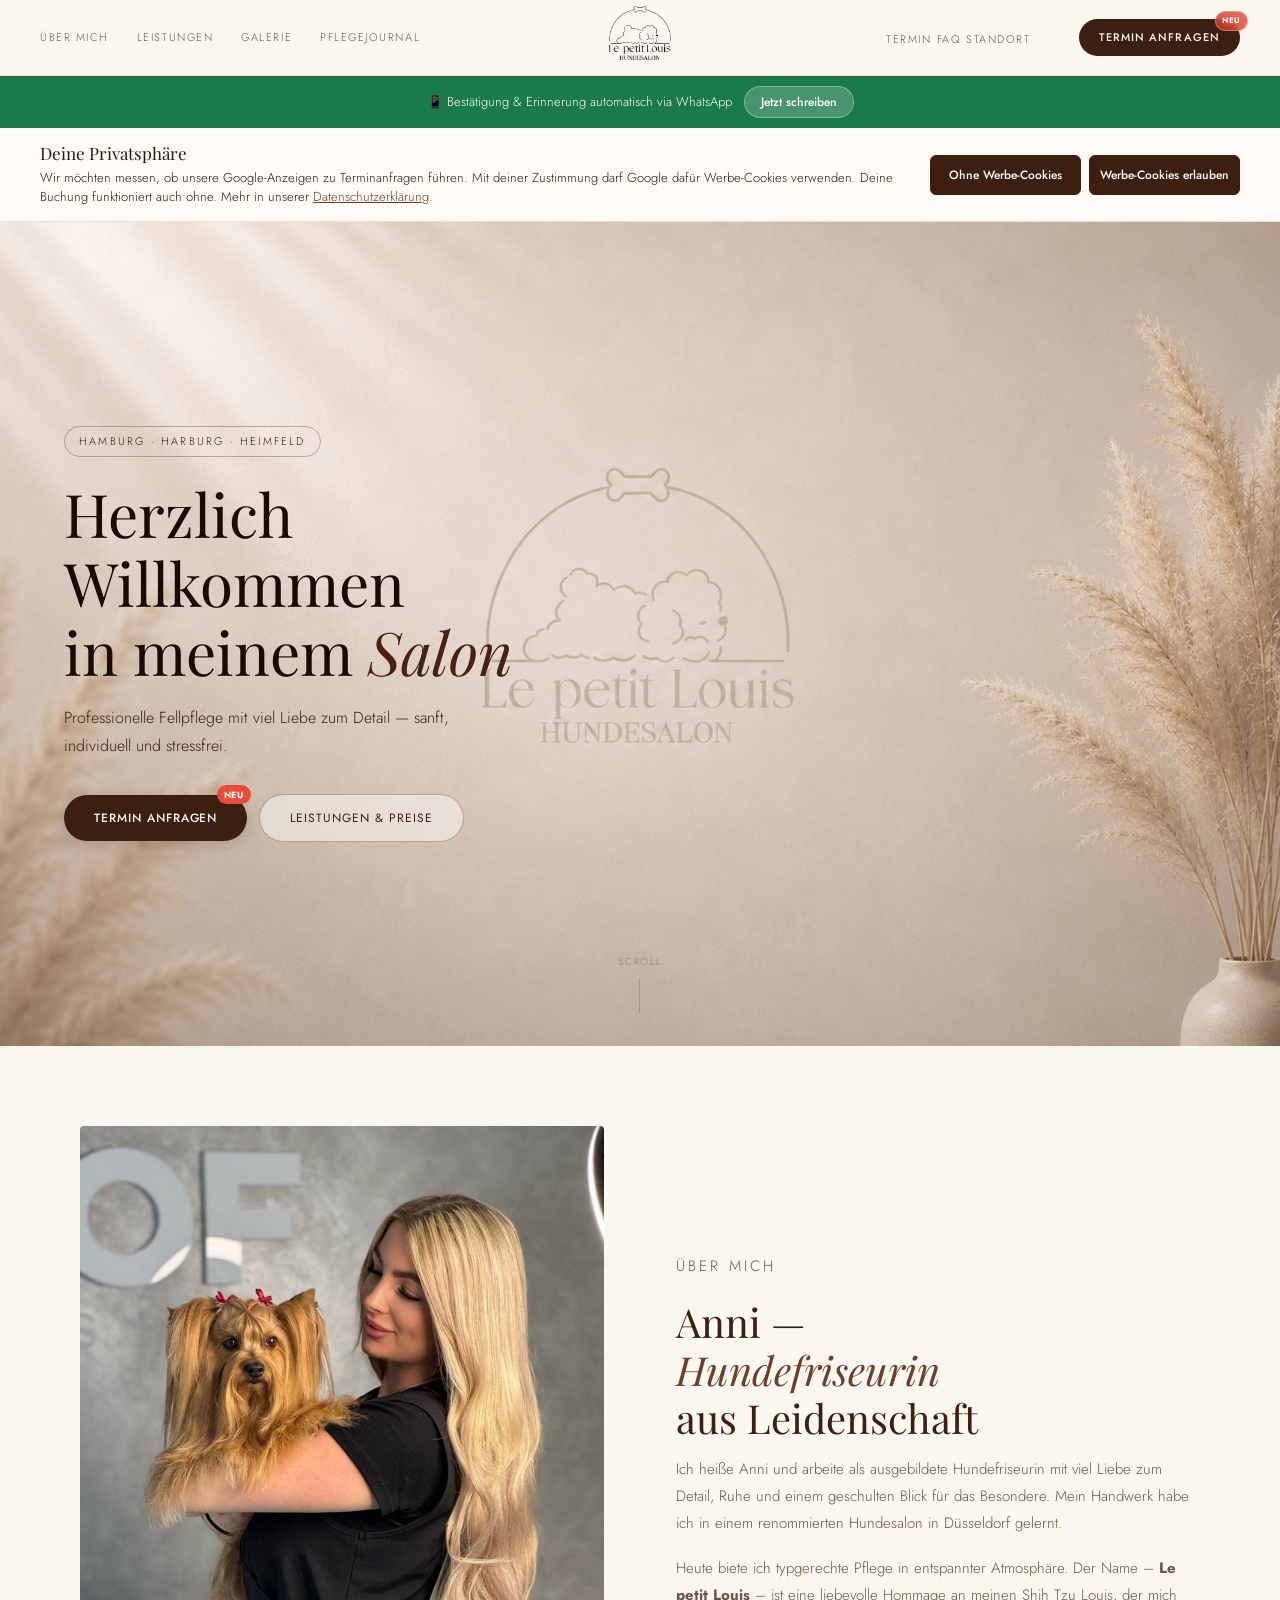
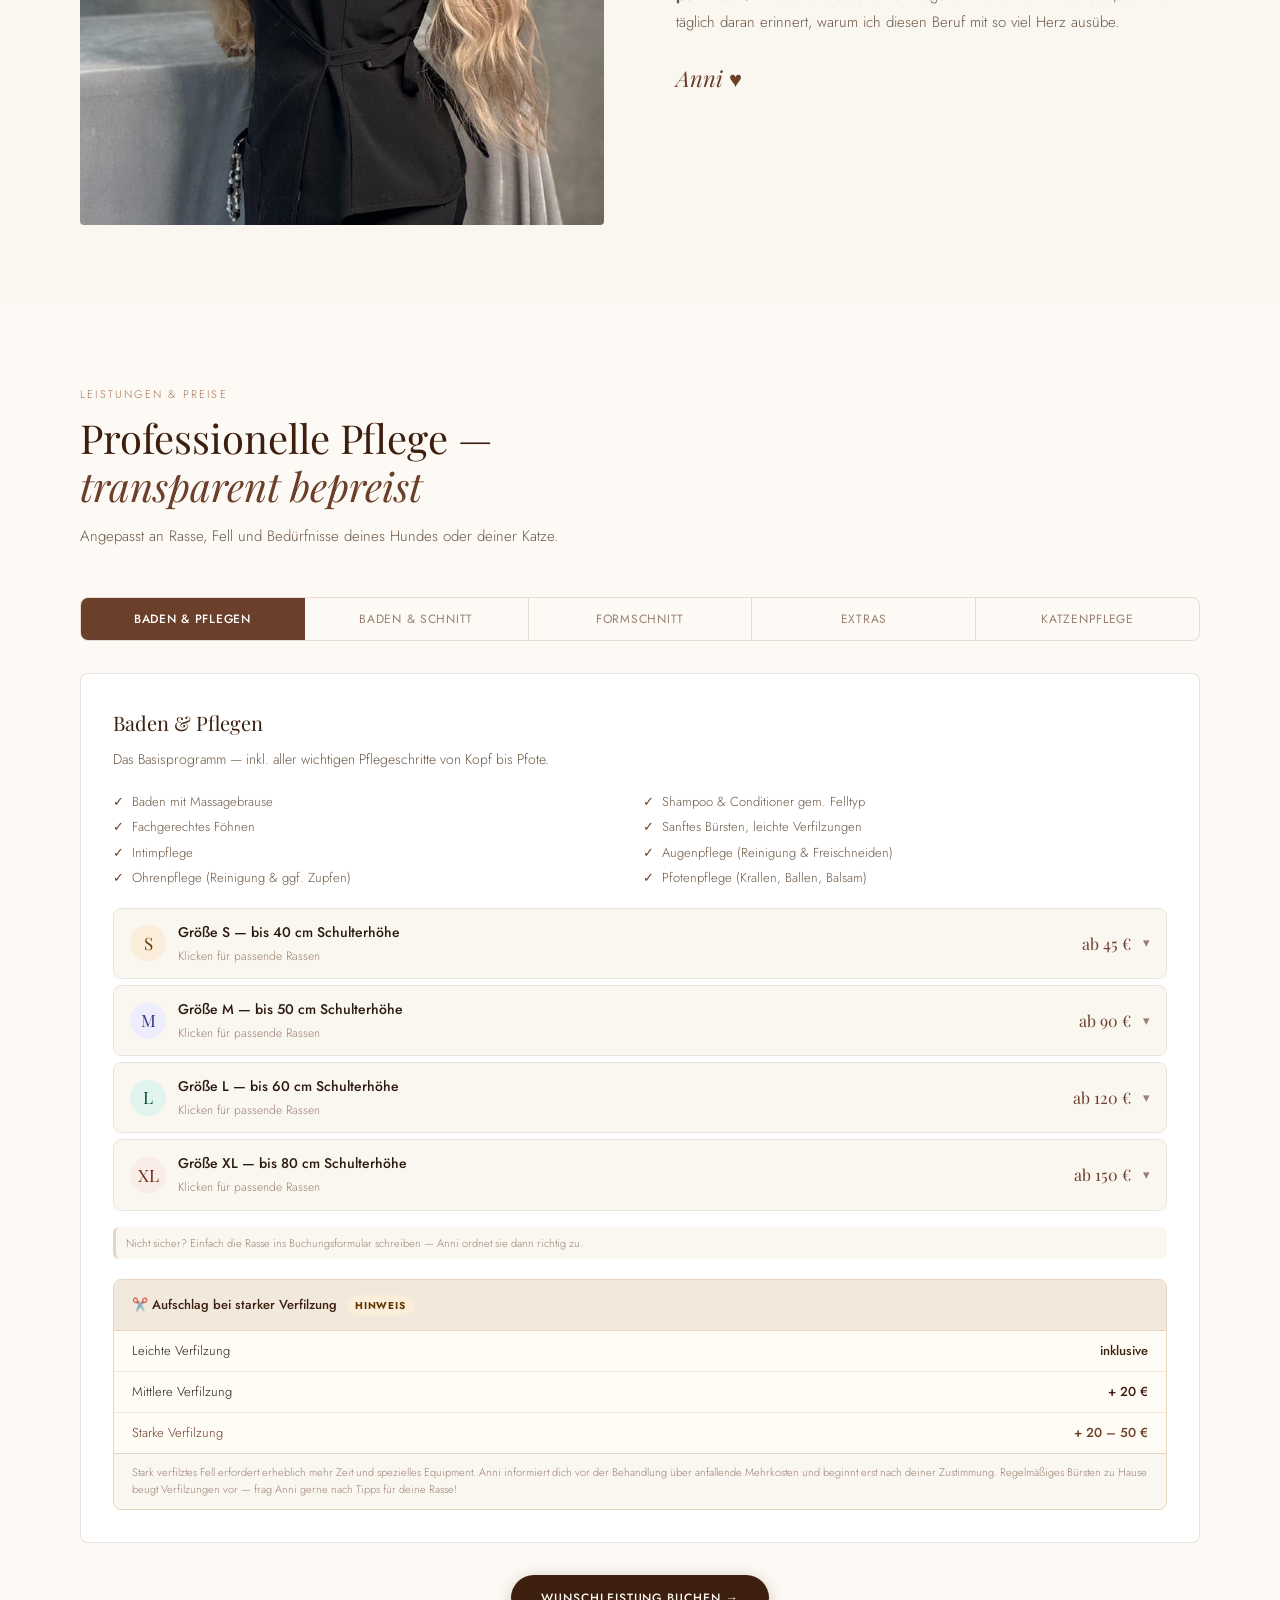
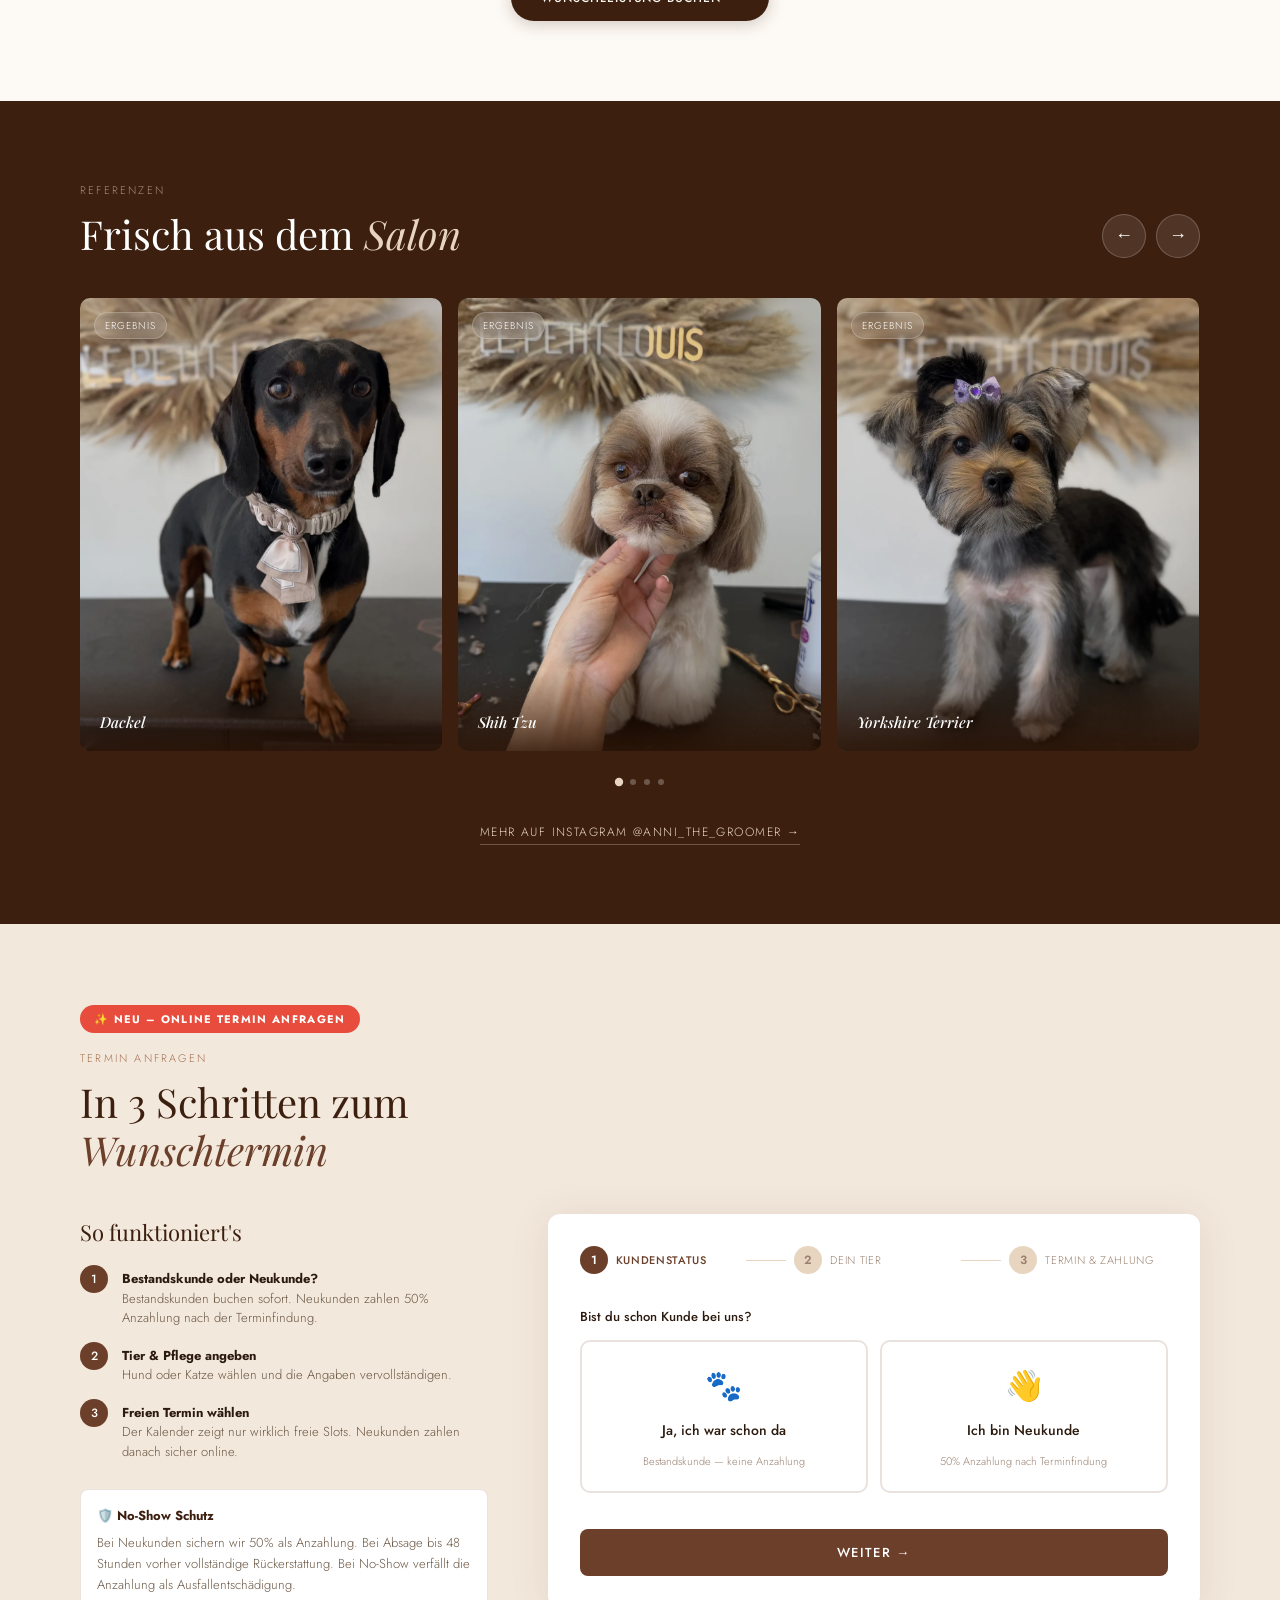
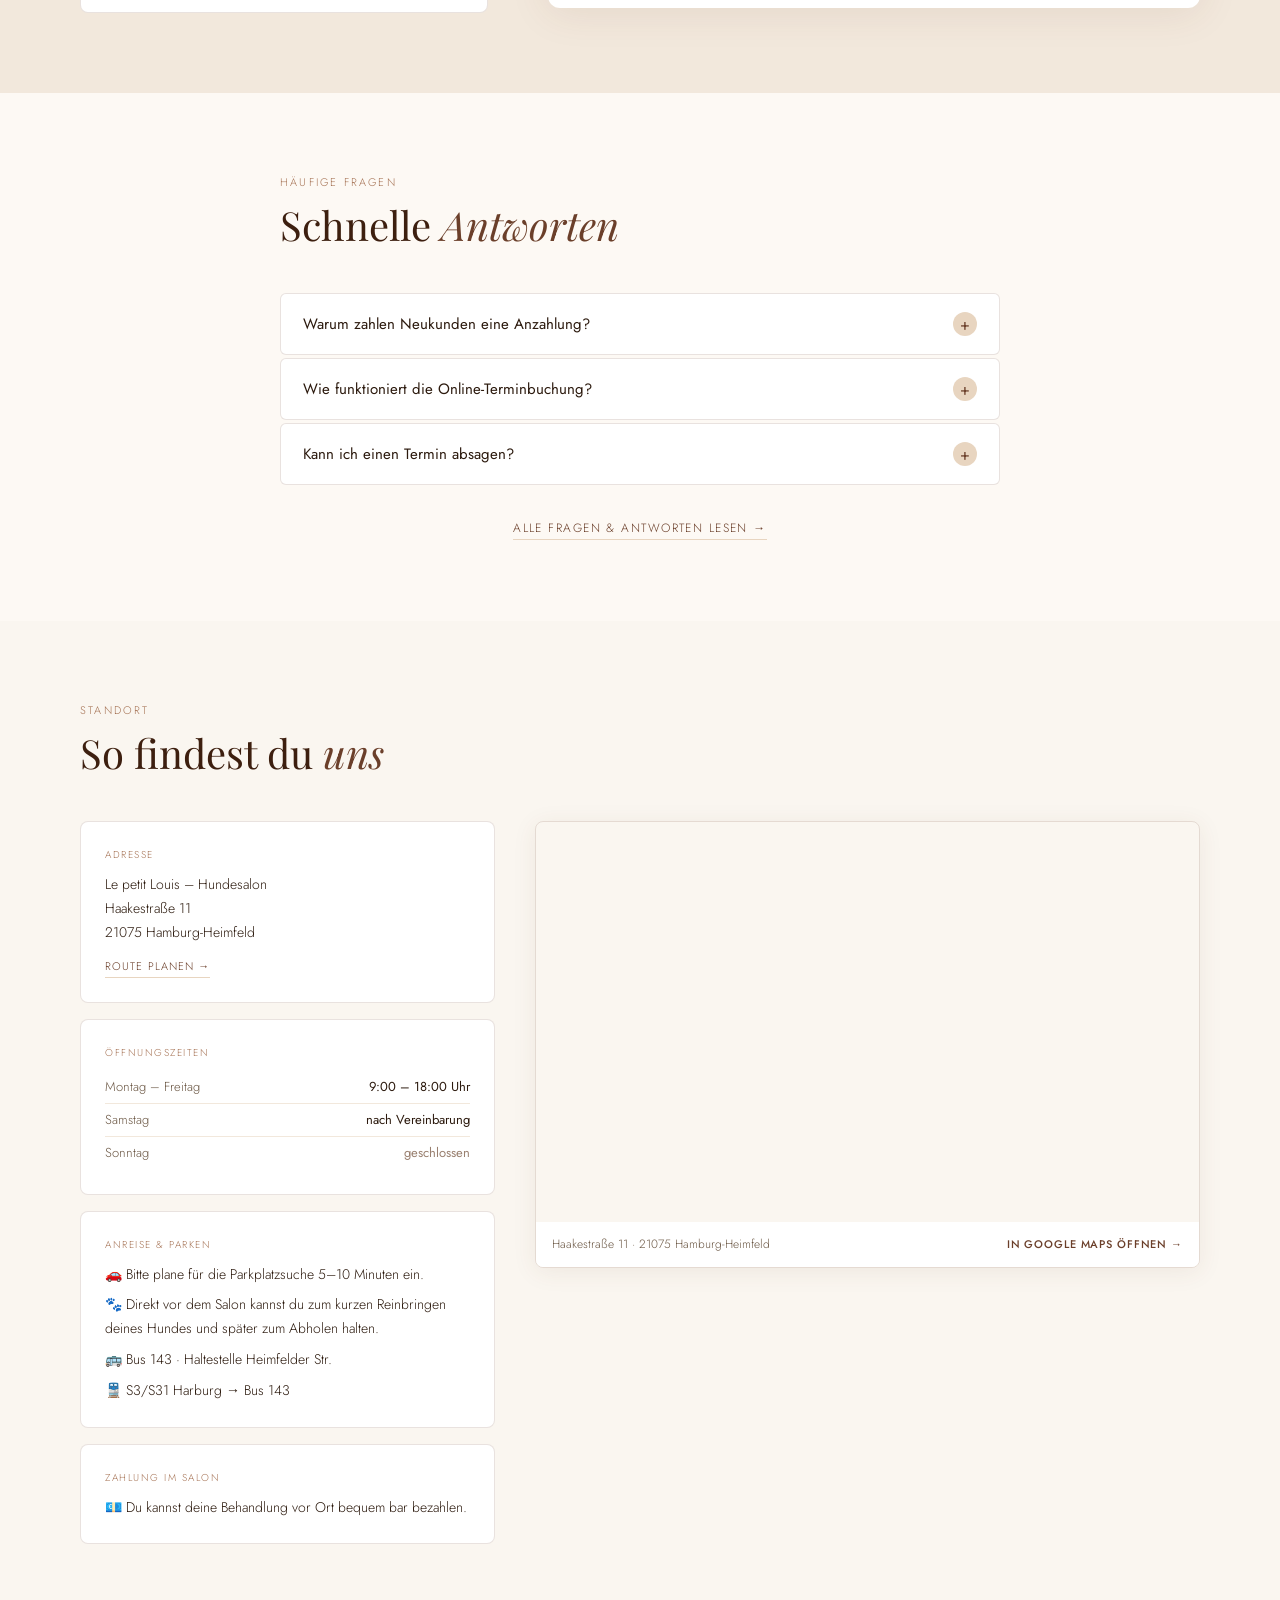
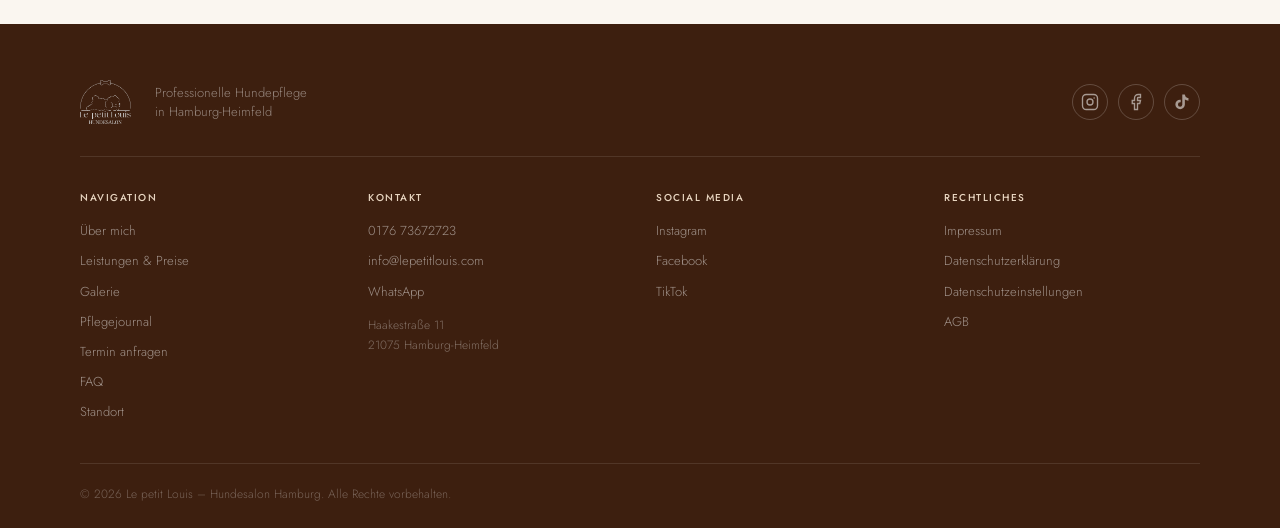
==== commit 1aa349b8: "Make ad consent notice clearer and nonblocking" ====
--- a/index.html
+++ b/index.html
@@ -10,8 +10,11 @@
 (function() {
   var savedConsent = null;
   try {
-    if (new URLSearchParams(window.location.search).get('cookie-settings') === '1') {
+    var consentUrl = new URL(window.location.href);
+    if (consentUrl.searchParams.get('cookie-settings') === '1') {
       localStorage.removeItem('lpl_google_ads_consent');
+      consentUrl.searchParams.delete('cookie-settings');
+      window.history.replaceState(null, '', consentUrl.pathname + consentUrl.search + consentUrl.hash);
     }
     savedConsent = localStorage.getItem('lpl_google_ads_consent');
   } catch (e) {}
@@ -66,7 +69,16 @@
 <link href="https://fonts.googleapis.com/css2?family=Playfair+Display:ital,wght@0,400;1,400&family=Jost:wght@300;400;500&display=swap" rel="stylesheet">
 <style>
 *,*::before,*::after{box-sizing:border-box;margin:0;padding:0}
-:root{--cream:#FAF6F0;--warm:#FDF9F4;--brown:#6B3F2A;--brown-dark:#3D1F0F;--brown-light:#8B5A3C;--mocha:#A67355;--beige:#E8D5C0;--beige-light:#F2E8DC;--text:#2C1A0E;--text-mid:#6B5744;--text-light:#9A8070;--border:rgba(107,63,42,0.15);--green:#1a7a4a;--serif:'Playfair Display',Georgia,serif;--sans:'Jost',sans-serif;}
+:root{--cream:#FAF6F0;--warm:#FDF9F4;--brown:#6B3F2A;--brown-dark:#3D1F0F;--brown-light:#8B5A3C;--mocha:#A67355;--beige:#E8D5C0;--beige-light:#F2E8DC;--text:#2C1A0E;--text-mid:#6B5744;--text-light:#9A8070;--border:rgba(107,63,42,0.15);--green:#1a7a4a;--serif:'Playfair Display',Georgia,serif;--sans:'Jost',sans-serif;}
+.lpl-consent-banner{padding:14px 40px;border-bottom:1px solid var(--border);background:#fffaf5;color:var(--text)}
+.lpl-consent-content{max-width:1200px;margin:0 auto;display:grid;grid-template-columns:minmax(0,1fr) auto;align-items:center;gap:18px}
+.lpl-consent-title{font-family:var(--serif);font-size:17px;line-height:1.3;margin-bottom:5px}
+.lpl-consent-banner p{font-size:13px;line-height:1.45;margin:0}
+.lpl-consent-banner a{color:var(--brown);text-decoration:underline}
+.lpl-consent-actions{display:grid;grid-template-columns:repeat(2,minmax(0,1fr));gap:8px;min-width:310px}
+.lpl-consent-actions button{min-height:40px;padding:8px 10px;border:1px solid var(--brown-dark);border-radius:6px;background:var(--brown-dark);color:#fff;font:500 12px var(--sans);cursor:pointer}
+.lpl-consent-actions button:focus-visible{outline:2px solid var(--green);outline-offset:2px}
+@media(max-width:700px){.lpl-consent-banner{padding:12px 20px}.lpl-consent-content{display:block}.lpl-consent-actions{min-width:0;margin-top:10px}}
 html{scroll-behavior:smooth}
 body{font-family:var(--sans);background:var(--cream);color:var(--text);font-weight:300;line-height:1.7;overflow-x:hidden}
 nav{position:fixed;top:0;left:0;right:0;z-index:100;background:rgba(250,246,240,0.97);backdrop-filter:blur(10px);border-bottom:1px solid var(--border);height:76px;display:grid;grid-template-columns:1fr auto 1fr;align-items:center;padding:0 40px;transition:box-shadow 0.3s,height 0.3s}
@@ -714,12 +726,24 @@
   <a href="#booking" class="mob-cta" onclick="closeMobile()">✨ Jetzt Termin anfragen</a>
 </div>
 
-<div class="wa-bar">
-  <p>📱 Bestätigung & Erinnerung automatisch via WhatsApp</p>
-  <a href="https://wa.me/4917673672723" target="_blank" rel="noopener">Jetzt schreiben</a>
-</div>
-
-<section class="hero" id="home">
+<div class="wa-bar">
+  <p>📱 Bestätigung & Erinnerung automatisch via WhatsApp</p>
+  <a href="https://wa.me/4917673672723" target="_blank" rel="noopener">Jetzt schreiben</a>
+</div>
+<div id="lpl-consent-banner" class="lpl-consent-banner" hidden role="region" aria-labelledby="lpl-consent-title">
+  <div class="lpl-consent-content">
+    <div>
+      <div id="lpl-consent-title" class="lpl-consent-title">Deine Privatsphäre</div>
+      <p>Wir möchten messen, ob unsere Google-Anzeigen zu Terminanfragen führen. Mit deiner Zustimmung darf Google dafür Werbe-Cookies verwenden. Deine Buchung funktioniert auch ohne. Mehr in unserer <a href="datenschutz.html">Datenschutzerklärung</a>.</p>
+    </div>
+    <div class="lpl-consent-actions">
+      <button type="button" onclick="setGoogleAdsConsent(false)">Ohne Werbe-Cookies</button>
+      <button type="button" onclick="setGoogleAdsConsent(true)">Werbe-Cookies erlauben</button>
+    </div>
+  </div>
+</div>
+
+<section class="hero" id="home">
   <div class="hero-bg"></div>
   <div class="hero-overlay"></div>
   <div class="hero-content">
@@ -1570,8 +1594,9 @@
       <div class="footer-col">
         <div class="footer-col-title">Rechtliches</div>
         <a href="impressum.html">Impressum</a>
-        <a href="datenschutz.html">Datenschutzerklärung</a>
-        <a href="agb.html">AGB</a>
+        <a href="datenschutz.html">Datenschutzerklärung</a>
+        <a href="index.html?cookie-settings=1">Datenschutzeinstellungen</a>
+        <a href="agb.html">AGB</a>
       </div>
     </div>
     <div class="footer-bottom">
@@ -2974,13 +2999,5 @@
 }
 
 </script>
-<div id="lpl-consent-banner" hidden role="dialog" aria-label="Datenschutzeinstellungen" style="position:fixed;left:16px;right:16px;bottom:16px;z-index:10050;max-width:760px;margin:0 auto;padding:18px 20px;border:1px solid rgba(107,63,42,.22);border-radius:14px;background:#fffaf5;box-shadow:0 12px 40px rgba(61,31,15,.2);font-family:Jost,Arial,sans-serif;color:#2c1a0e">
-  <div style="font-family:Georgia,serif;font-size:18px;margin-bottom:6px">Dürfen wir den Erfolg unserer Werbung messen?</div>
-  <p style="font-size:13px;line-height:1.55;margin:0 0 14px">Mit Ihrer Zustimmung verwenden wir das Google-Ads-Tag, um zu erkennen, ob aus einer Anzeige eine Terminanfrage entsteht. Ohne Zustimmung bleibt die Werbemessung eingeschränkt. Mehr dazu in unserer <a href="datenschutz.html" style="color:#6b3f2a;text-decoration:underline">Datenschutzerklärung</a>.</p>
-  <div style="display:flex;gap:10px;flex-wrap:wrap;justify-content:flex-end">
-    <button type="button" onclick="setGoogleAdsConsent(false)" style="border:1px solid #6b3f2a;border-radius:999px;background:transparent;color:#6b3f2a;padding:9px 16px;font:500 12px Jost,Arial,sans-serif;cursor:pointer">Nur notwendige</button>
-    <button type="button" onclick="setGoogleAdsConsent(true)" style="border:1px solid #3d1f0f;border-radius:999px;background:#3d1f0f;color:#fff;padding:9px 16px;font:500 12px Jost,Arial,sans-serif;cursor:pointer">Werbemessung erlauben</button>
-  </div>
-</div>
 </body>
 </html>
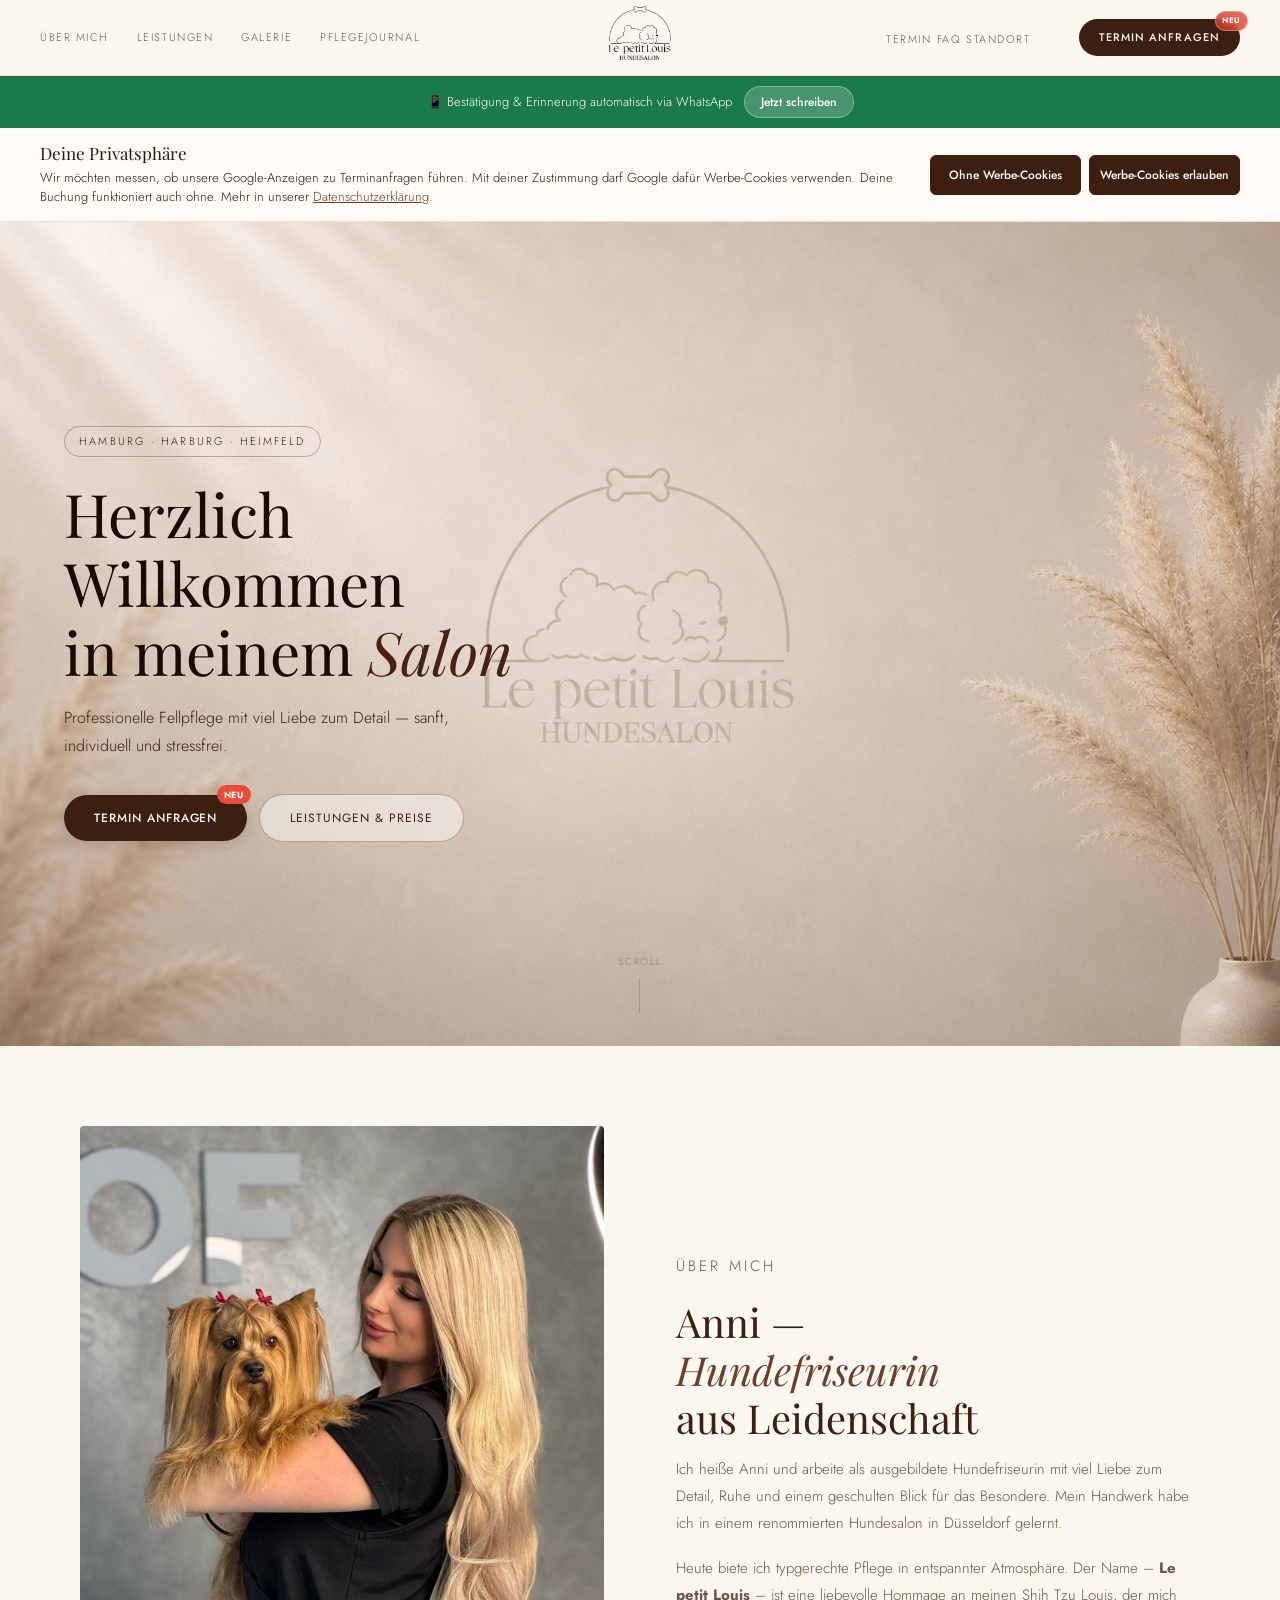
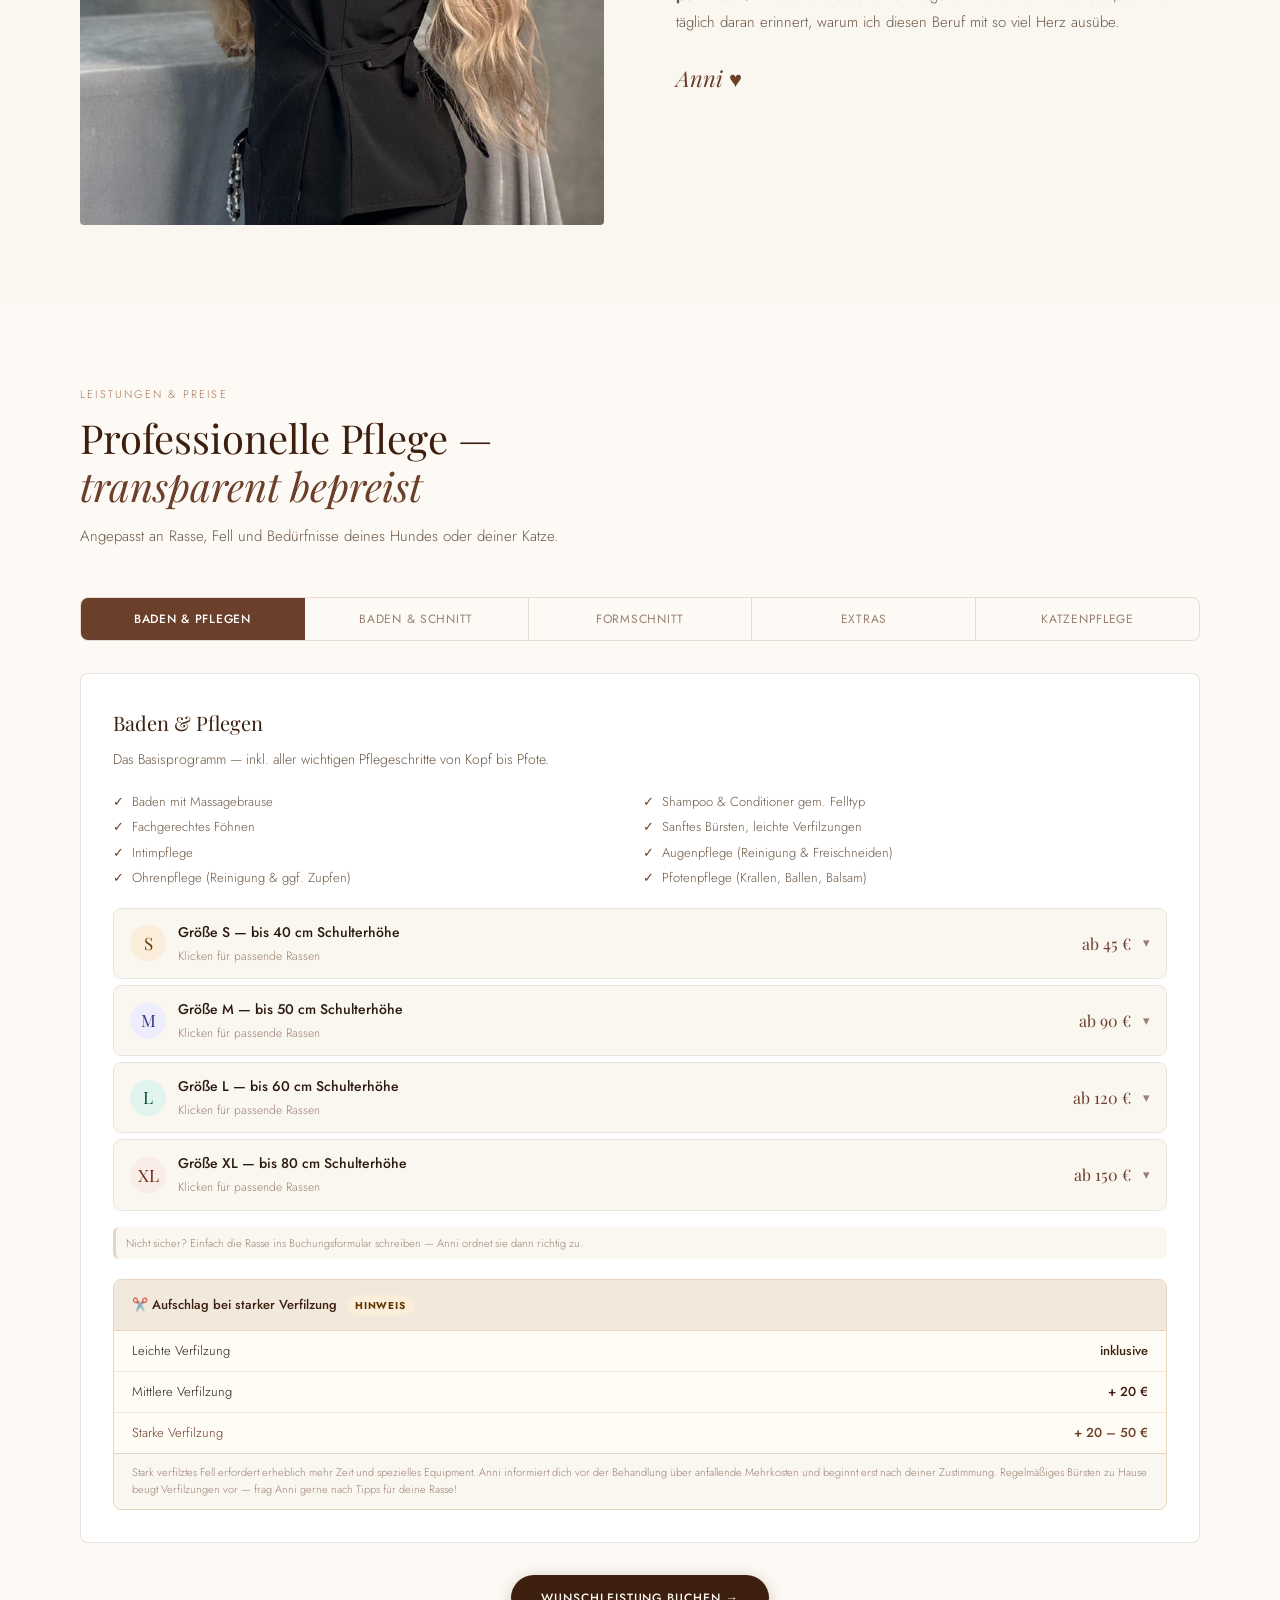
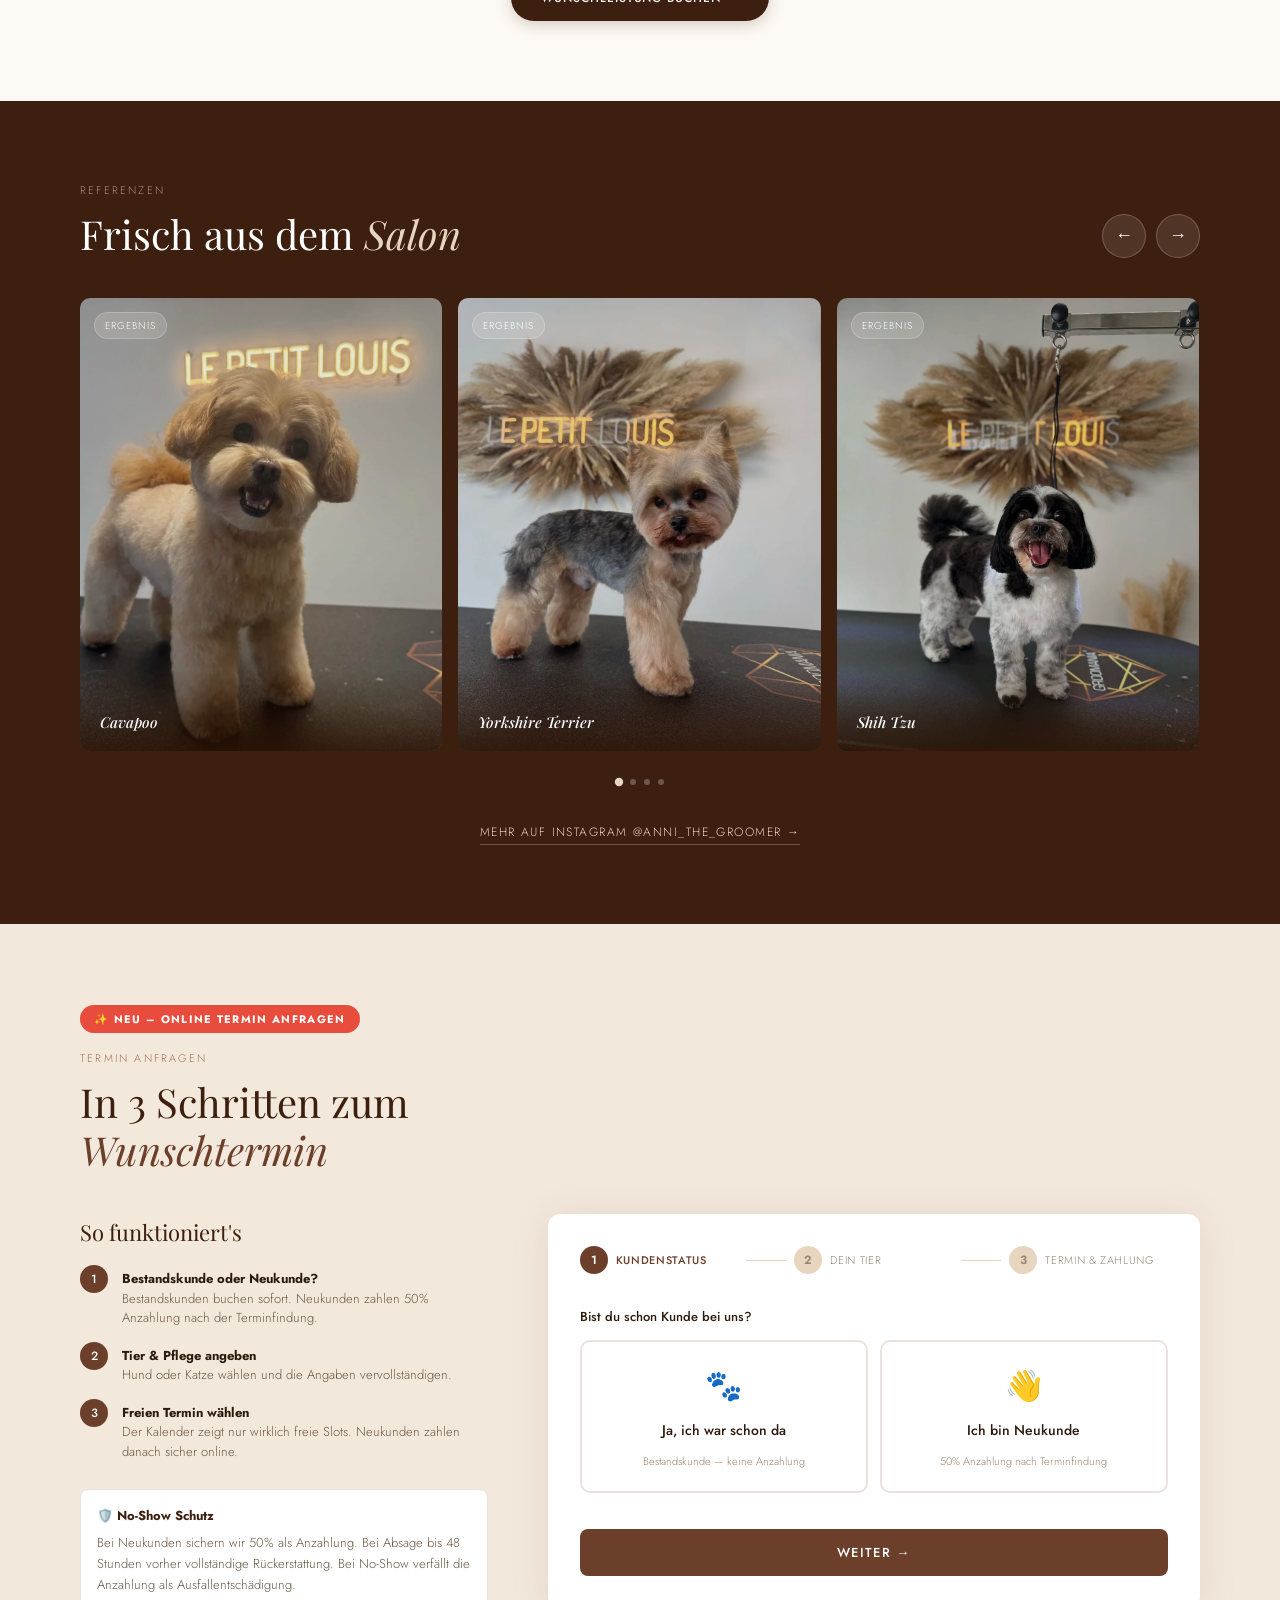
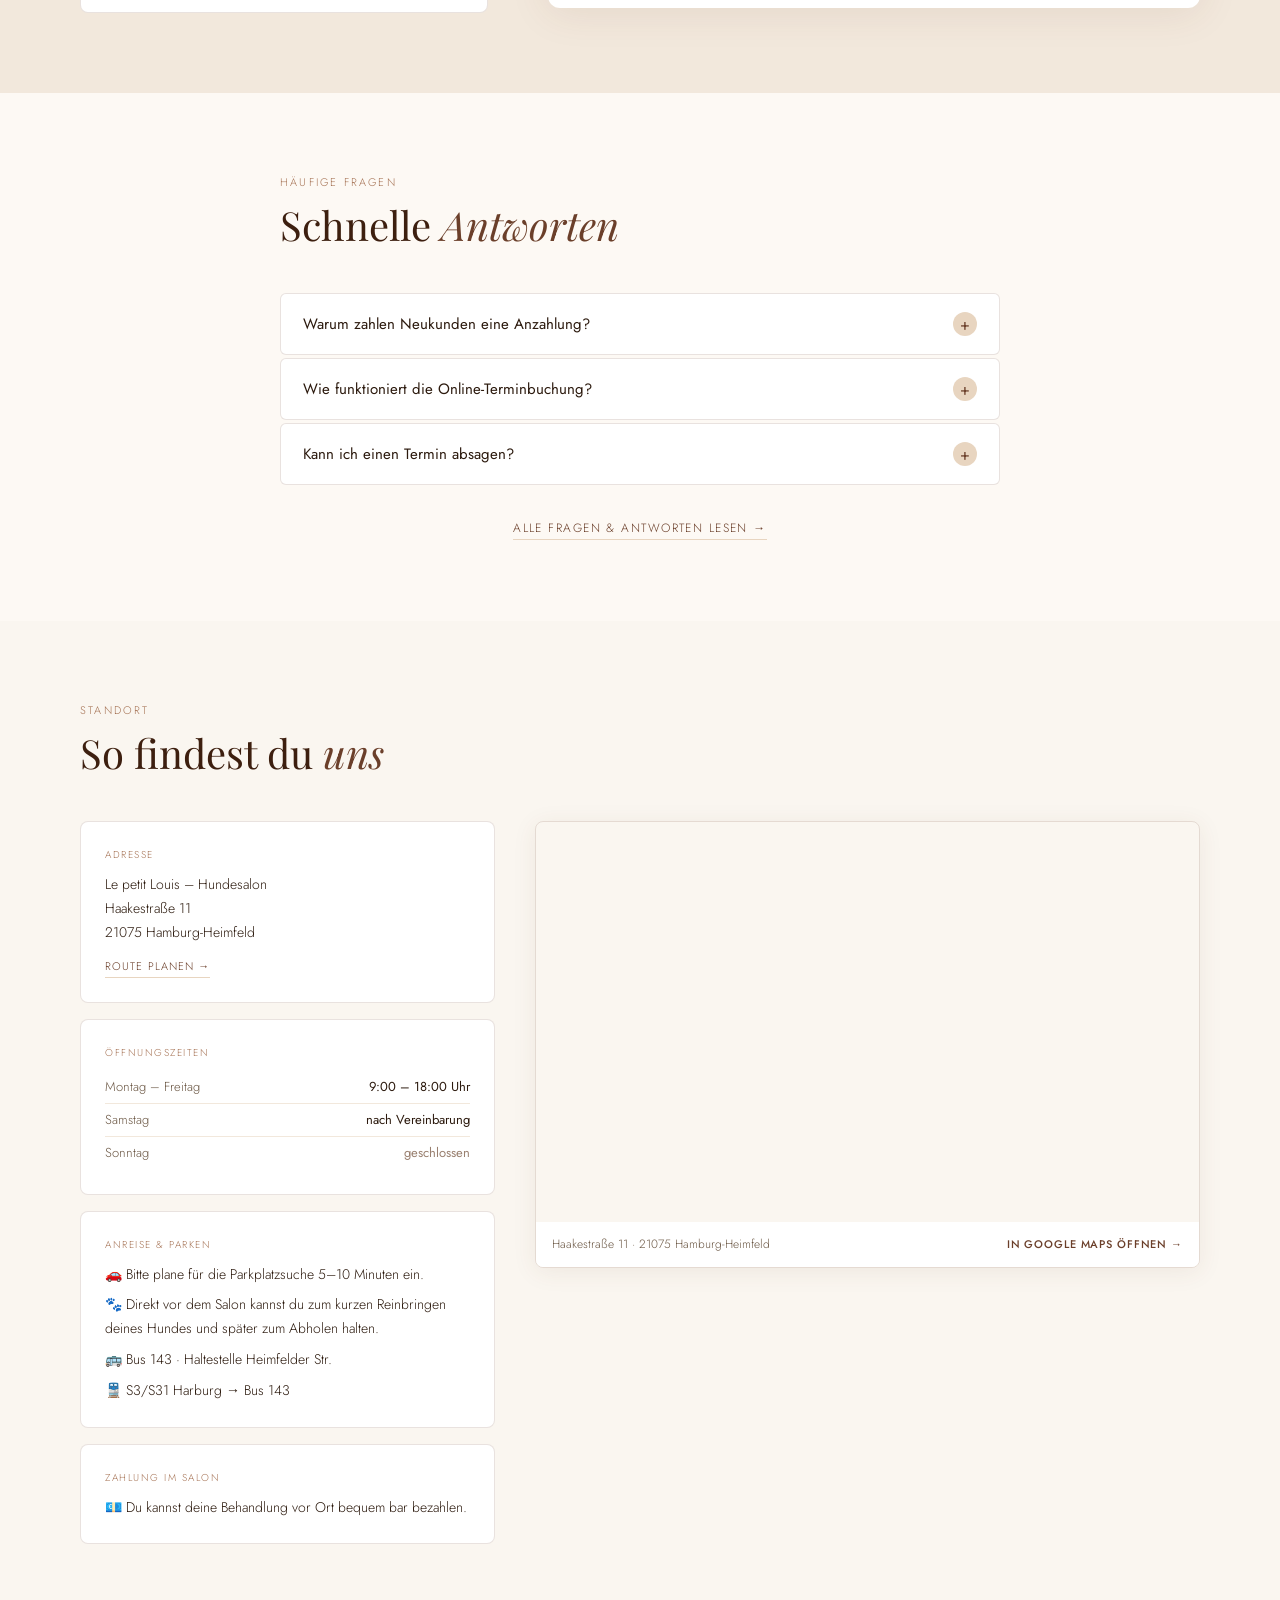
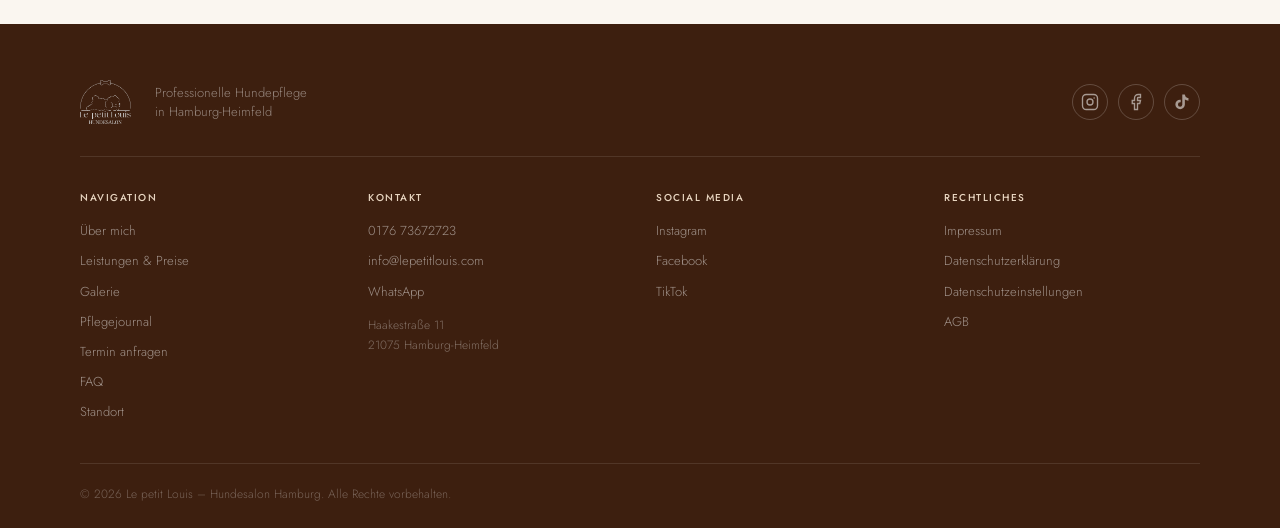
==== commit 91199d7b: "Galerie automatisch aktualisiert" ====
--- a/index.html
+++ b/index.html
@@ -1165,24 +1165,24 @@
       <div class="ref-track" id="refTrack">
         <!-- GALERIE-AUTOMATION-START -->
         <div class="ref-slide">
-          <img src="assets/galerie/galerie-01.webp" alt="Dackel nach der Pflege bei Le petit Louis" class="ref-slide-img" loading="lazy">
+          <img src="assets/galerie/galerie-01.webp" alt="Cavapoo nach der Pflege bei Le petit Louis" class="ref-slide-img" loading="lazy">
           <div class="ref-slide-tag">Ergebnis</div>
           <div class="ref-slide-info">
-            <div class="ref-slide-breed">Dackel</div>
+            <div class="ref-slide-breed">Cavapoo</div>
           </div>
         </div>
         <div class="ref-slide">
-          <img src="assets/galerie/galerie-02.webp" alt="Shih Tzu nach der Pflege bei Le petit Louis" class="ref-slide-img" loading="lazy">
+          <img src="assets/galerie/galerie-02.webp" alt="Yorkshire Terrier nach der Pflege bei Le petit Louis" class="ref-slide-img" loading="lazy">
+          <div class="ref-slide-tag">Ergebnis</div>
+          <div class="ref-slide-info">
+            <div class="ref-slide-breed">Yorkshire Terrier</div>
+          </div>
+        </div>
+        <div class="ref-slide">
+          <img src="assets/galerie/galerie-03.webp" alt="Shih Tzu nach der Pflege bei Le petit Louis" class="ref-slide-img" loading="lazy">
           <div class="ref-slide-tag">Ergebnis</div>
           <div class="ref-slide-info">
             <div class="ref-slide-breed">Shih Tzu</div>
-          </div>
-        </div>
-        <div class="ref-slide">
-          <img src="assets/galerie/galerie-03.webp" alt="Yorkshire Terrier nach der Pflege bei Le petit Louis" class="ref-slide-img" loading="lazy">
-          <div class="ref-slide-tag">Ergebnis</div>
-          <div class="ref-slide-info">
-            <div class="ref-slide-breed">Yorkshire Terrier</div>
           </div>
         </div>
         <div class="ref-slide">
@@ -1200,10 +1200,10 @@
           </div>
         </div>
         <div class="ref-slide">
-          <img src="assets/galerie/galerie-06.webp" alt="Shih Tzu nach der Pflege bei Le petit Louis" class="ref-slide-img" loading="lazy">
+          <img src="assets/galerie/galerie-06.webp" alt="Dackel nach der Pflege bei Le petit Louis" class="ref-slide-img" loading="lazy">
           <div class="ref-slide-tag">Ergebnis</div>
           <div class="ref-slide-info">
-            <div class="ref-slide-breed">Shih Tzu</div>
+            <div class="ref-slide-breed">Dackel</div>
           </div>
         </div>
         <div class="ref-slide">
@@ -1214,31 +1214,31 @@
           </div>
         </div>
         <div class="ref-slide">
-          <img src="assets/galerie/galerie-08.webp" alt="Karelischer B&#228;renhund nach der Pflege bei Le petit Louis" class="ref-slide-img" loading="lazy">
+          <img src="assets/galerie/galerie-08.webp" alt="Malteser nach der Pflege bei Le petit Louis" class="ref-slide-img" loading="lazy">
           <div class="ref-slide-tag">Ergebnis</div>
           <div class="ref-slide-info">
-            <div class="ref-slide-breed">Karelischer B&#228;renhund</div>
+            <div class="ref-slide-breed">Malteser</div>
           </div>
         </div>
         <div class="ref-slide">
-          <img src="assets/galerie/galerie-09.webp" alt="Cavapoo nach der Pflege bei Le petit Louis" class="ref-slide-img" loading="lazy">
+          <img src="assets/galerie/galerie-09.webp" alt="Shih Tzu nach der Pflege bei Le petit Louis" class="ref-slide-img" loading="lazy">
           <div class="ref-slide-tag">Ergebnis</div>
           <div class="ref-slide-info">
-            <div class="ref-slide-breed">Cavapoo</div>
+            <div class="ref-slide-breed">Shih Tzu</div>
           </div>
         </div>
         <div class="ref-slide">
-          <img src="assets/galerie/galerie-10.webp" alt="Cavapoo nach der Pflege bei Le petit Louis" class="ref-slide-img" loading="lazy">
+          <img src="assets/galerie/galerie-10.webp" alt="Shih Tzu nach der Pflege bei Le petit Louis" class="ref-slide-img" loading="lazy">
           <div class="ref-slide-tag">Ergebnis</div>
           <div class="ref-slide-info">
-            <div class="ref-slide-breed">Cavapoo</div>
+            <div class="ref-slide-breed">Shih Tzu</div>
           </div>
         </div>
         <div class="ref-slide">
-          <img src="assets/galerie/galerie-11.webp" alt="Malteser nach der Pflege bei Le petit Louis" class="ref-slide-img" loading="lazy">
+          <img src="assets/galerie/galerie-11.webp" alt="Cockapoo nach der Pflege bei Le petit Louis" class="ref-slide-img" loading="lazy">
           <div class="ref-slide-tag">Ergebnis</div>
           <div class="ref-slide-info">
-            <div class="ref-slide-breed">Malteser</div>
+            <div class="ref-slide-breed">Cockapoo</div>
           </div>
         </div>
         <div class="ref-slide">
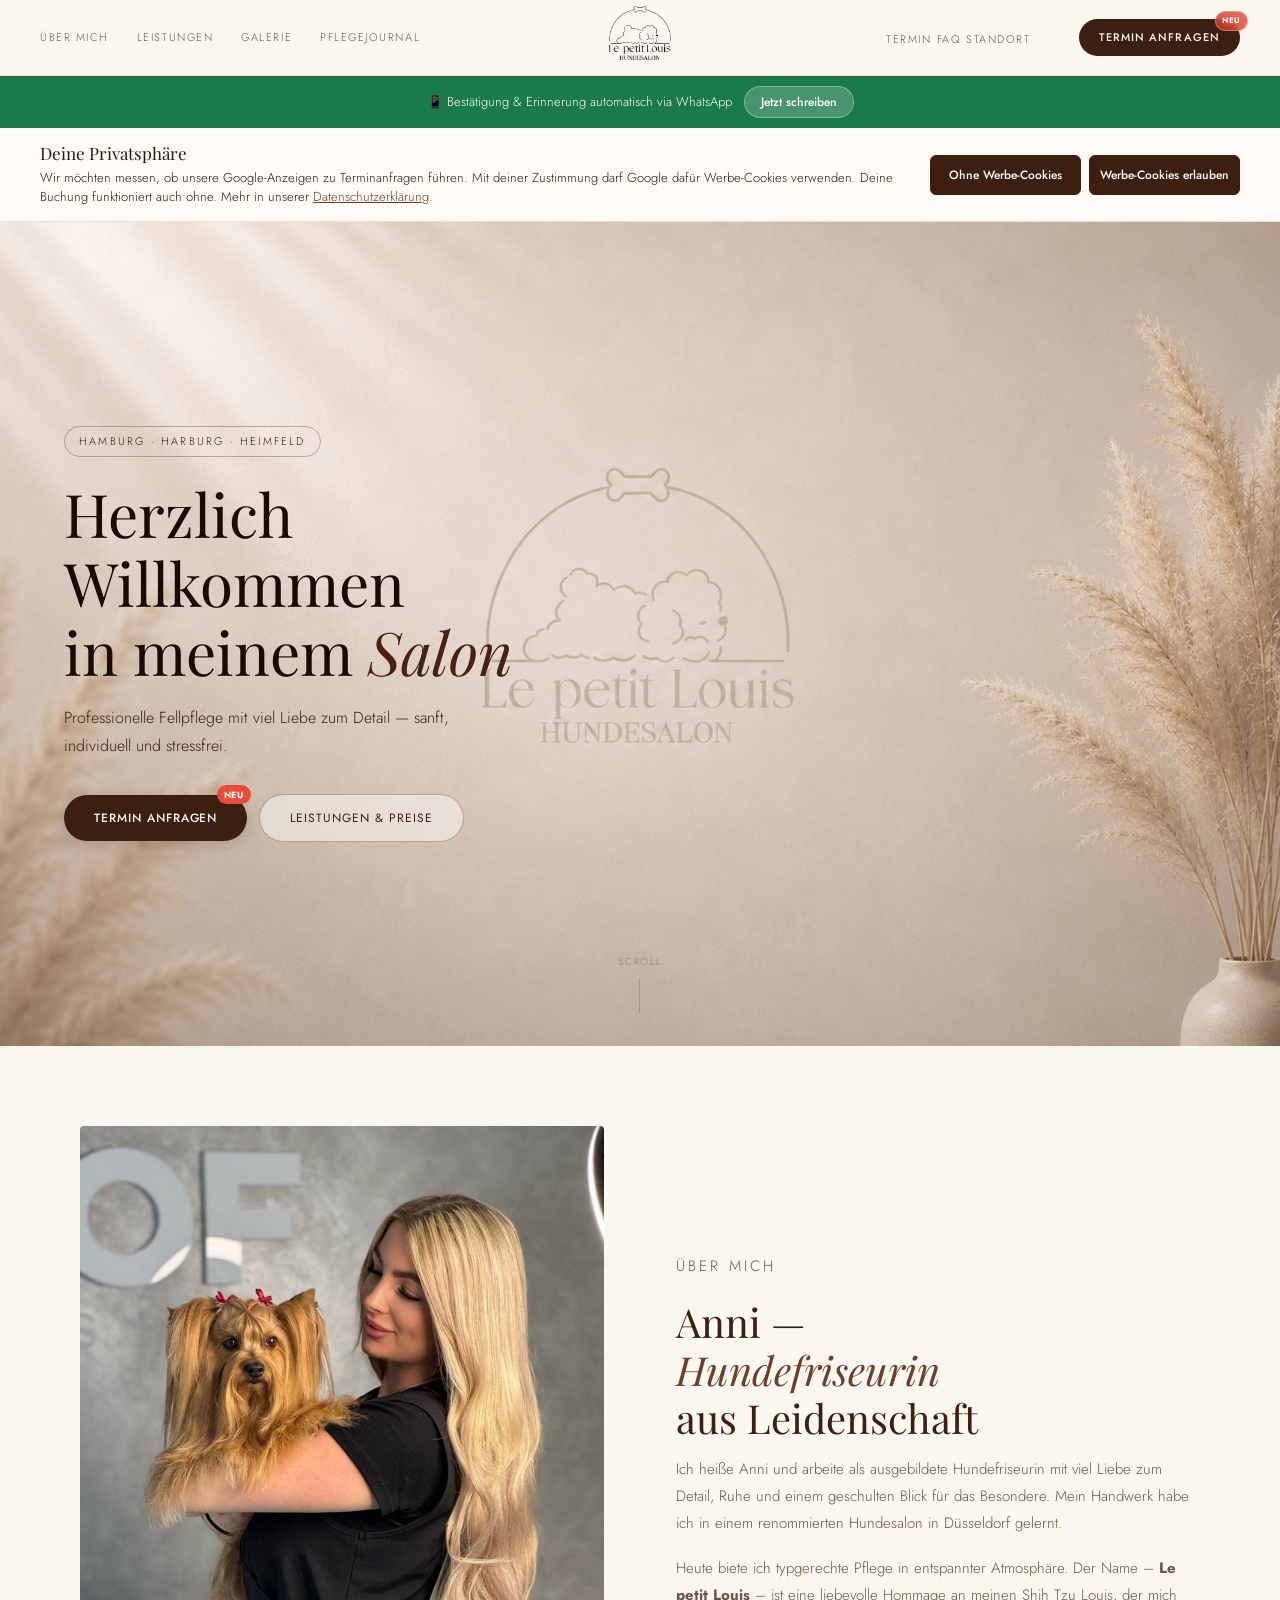
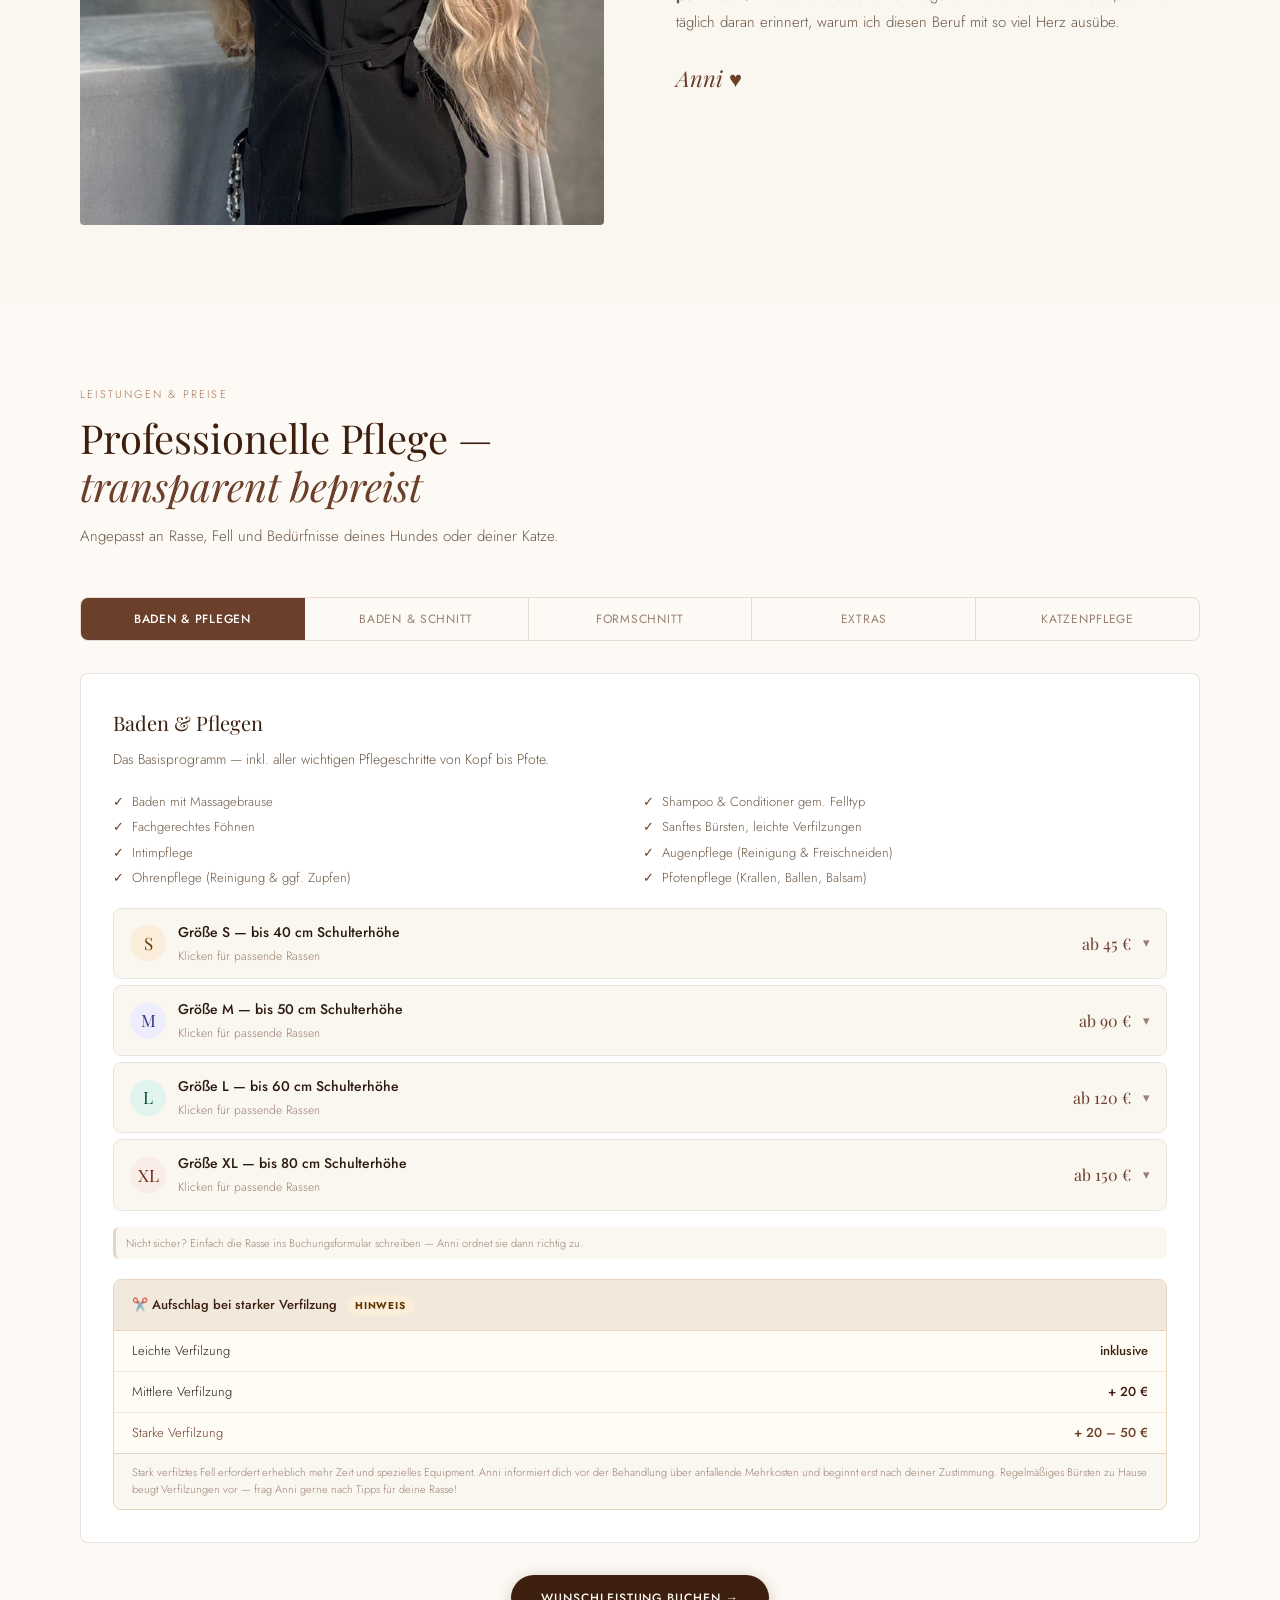
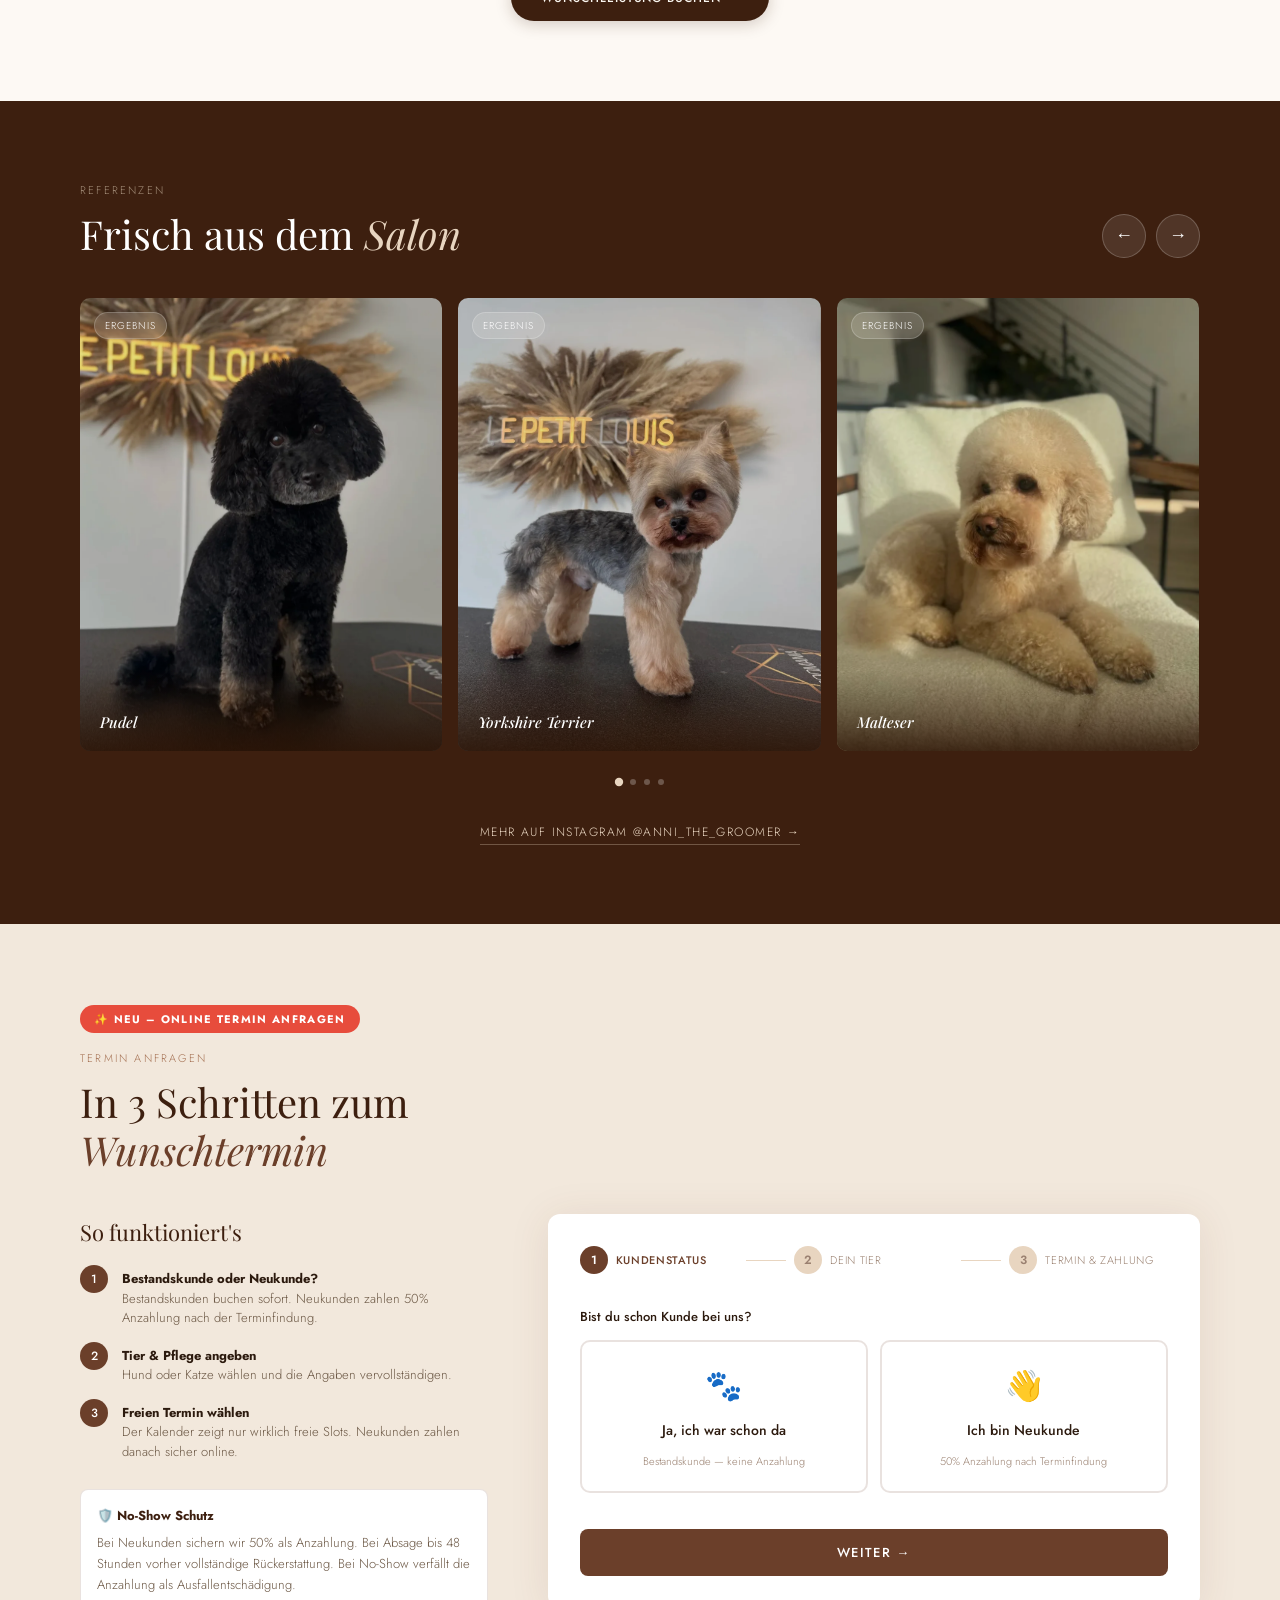
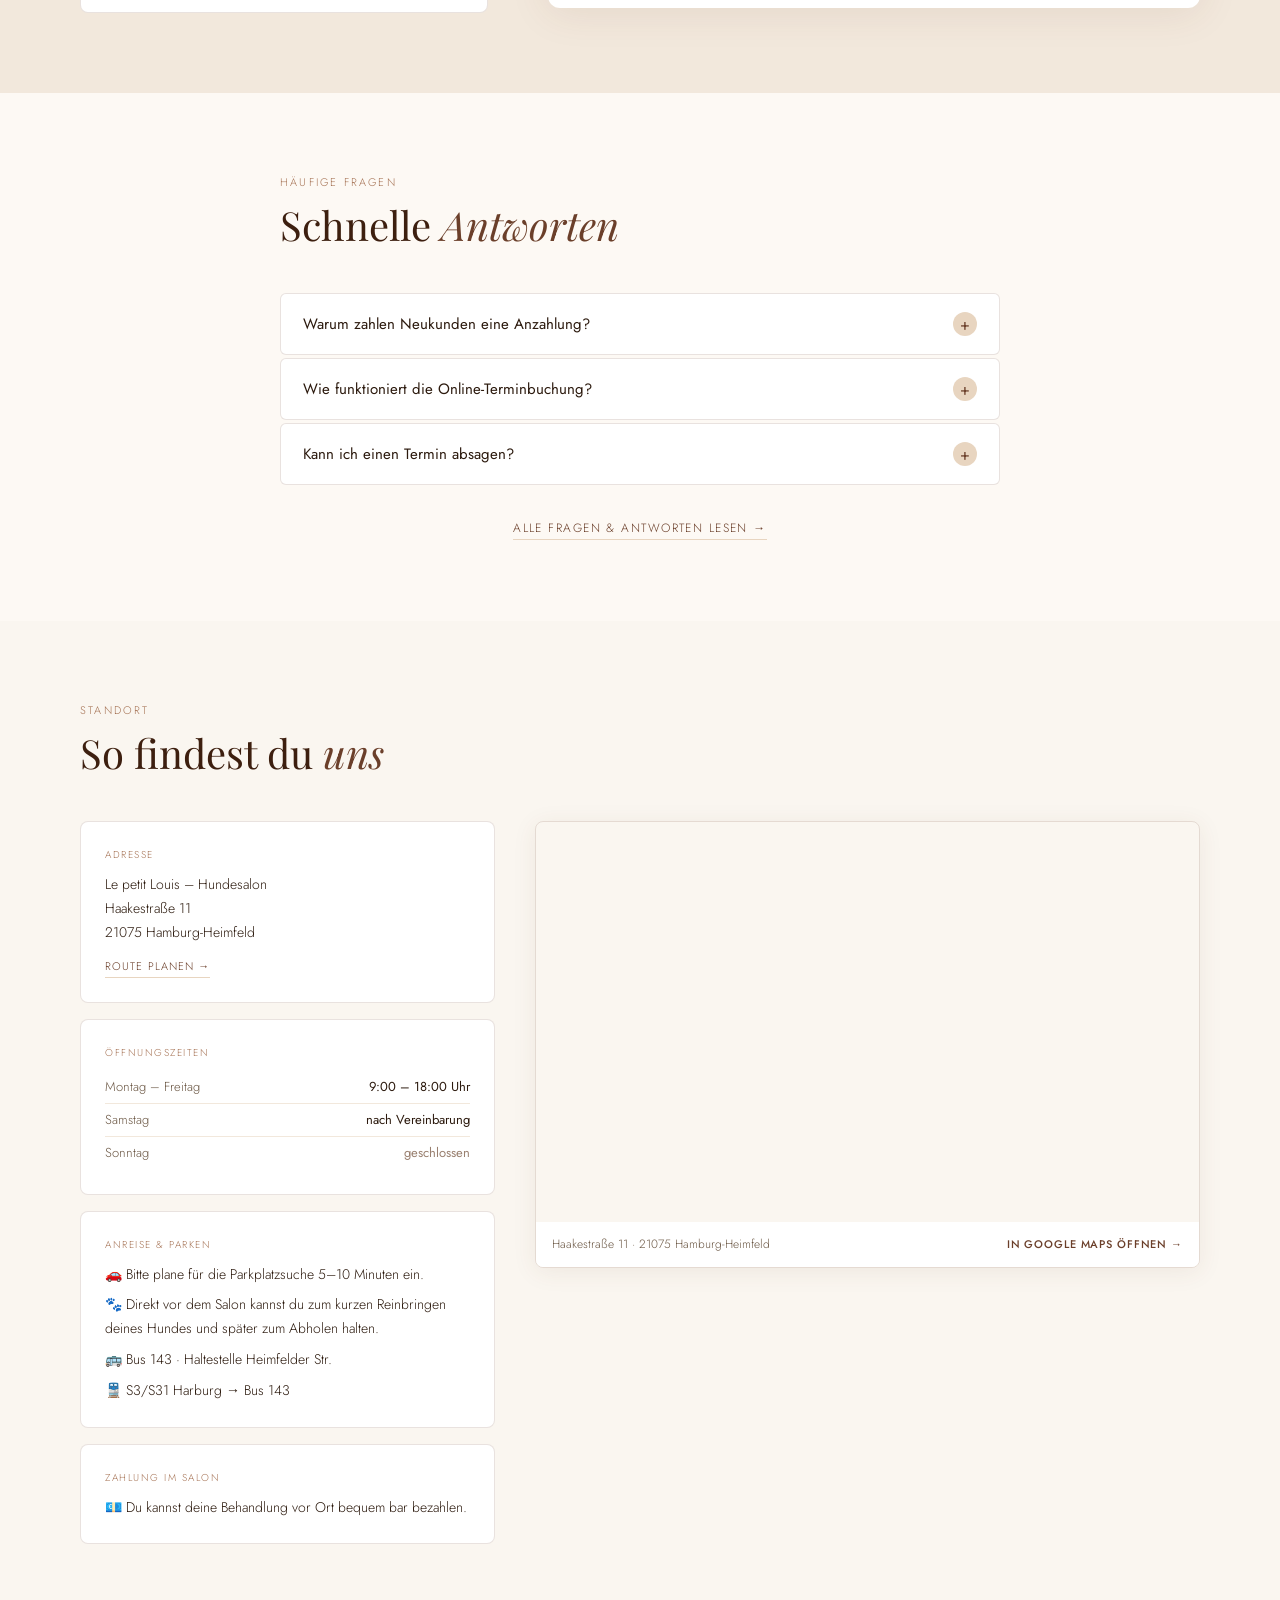
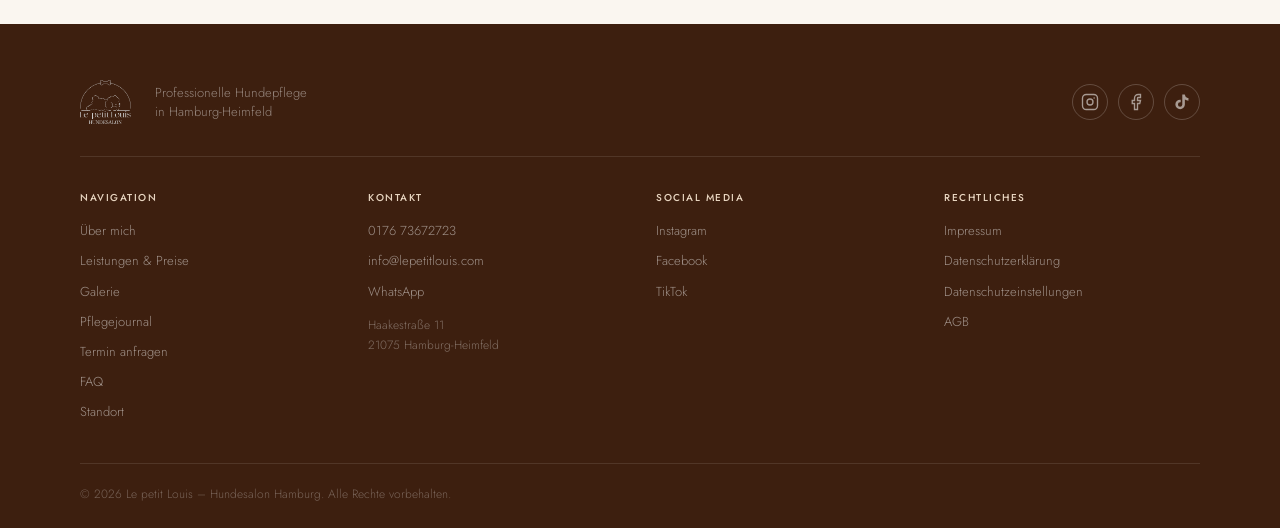
==== commit 98cd4cde: "Galerie automatisch aktualisiert" ====
--- a/index.html
+++ b/index.html
@@ -1165,10 +1165,10 @@
       <div class="ref-track" id="refTrack">
         <!-- GALERIE-AUTOMATION-START -->
         <div class="ref-slide">
-          <img src="assets/galerie/galerie-01.webp" alt="Cavapoo nach der Pflege bei Le petit Louis" class="ref-slide-img" loading="lazy">
+          <img src="assets/galerie/galerie-01.webp" alt="Pudel nach der Pflege bei Le petit Louis" class="ref-slide-img" loading="lazy">
           <div class="ref-slide-tag">Ergebnis</div>
           <div class="ref-slide-info">
-            <div class="ref-slide-breed">Cavapoo</div>
+            <div class="ref-slide-breed">Pudel</div>
           </div>
         </div>
         <div class="ref-slide">
@@ -1179,73 +1179,73 @@
           </div>
         </div>
         <div class="ref-slide">
-          <img src="assets/galerie/galerie-03.webp" alt="Shih Tzu nach der Pflege bei Le petit Louis" class="ref-slide-img" loading="lazy">
+          <img src="assets/galerie/galerie-03.webp" alt="Malteser nach der Pflege bei Le petit Louis" class="ref-slide-img" loading="lazy">
           <div class="ref-slide-tag">Ergebnis</div>
           <div class="ref-slide-info">
-            <div class="ref-slide-breed">Shih Tzu</div>
+            <div class="ref-slide-breed">Malteser</div>
           </div>
         </div>
         <div class="ref-slide">
-          <img src="assets/galerie/galerie-04.webp" alt="Cavapoo nach der Pflege bei Le petit Louis" class="ref-slide-img" loading="lazy">
+          <img src="assets/galerie/galerie-04.webp" alt="Pomeranian nach der Pflege bei Le petit Louis" class="ref-slide-img" loading="lazy">
+          <div class="ref-slide-tag">Ergebnis</div>
+          <div class="ref-slide-info">
+            <div class="ref-slide-breed">Pomeranian</div>
+          </div>
+        </div>
+        <div class="ref-slide">
+          <img src="assets/galerie/galerie-05.webp" alt="Bichon Fris&#233; nach der Pflege bei Le petit Louis" class="ref-slide-img" loading="lazy">
+          <div class="ref-slide-tag">Ergebnis</div>
+          <div class="ref-slide-info">
+            <div class="ref-slide-breed">Bichon Fris&#233;</div>
+          </div>
+        </div>
+        <div class="ref-slide">
+          <img src="assets/galerie/galerie-06.webp" alt="Cockapoo nach der Pflege bei Le petit Louis" class="ref-slide-img" loading="lazy">
+          <div class="ref-slide-tag">Ergebnis</div>
+          <div class="ref-slide-info">
+            <div class="ref-slide-breed">Cockapoo</div>
+          </div>
+        </div>
+        <div class="ref-slide">
+          <img src="assets/galerie/galerie-07.webp" alt="Cavapoo nach der Pflege bei Le petit Louis" class="ref-slide-img" loading="lazy">
           <div class="ref-slide-tag">Ergebnis</div>
           <div class="ref-slide-info">
             <div class="ref-slide-breed">Cavapoo</div>
           </div>
         </div>
         <div class="ref-slide">
-          <img src="assets/galerie/galerie-05.webp" alt="Pomeranian nach der Pflege bei Le petit Louis" class="ref-slide-img" loading="lazy">
+          <img src="assets/galerie/galerie-08.webp" alt="Karelischer B&#228;renhund nach der Pflege bei Le petit Louis" class="ref-slide-img" loading="lazy">
+          <div class="ref-slide-tag">Ergebnis</div>
+          <div class="ref-slide-info">
+            <div class="ref-slide-breed">Karelischer B&#228;renhund</div>
+          </div>
+        </div>
+        <div class="ref-slide">
+          <img src="assets/galerie/galerie-09.webp" alt="Dackel nach der Pflege bei Le petit Louis" class="ref-slide-img" loading="lazy">
+          <div class="ref-slide-tag">Ergebnis</div>
+          <div class="ref-slide-info">
+            <div class="ref-slide-breed">Dackel</div>
+          </div>
+        </div>
+        <div class="ref-slide">
+          <img src="assets/galerie/galerie-10.webp" alt="Pomeranian nach der Pflege bei Le petit Louis" class="ref-slide-img" loading="lazy">
           <div class="ref-slide-tag">Ergebnis</div>
           <div class="ref-slide-info">
             <div class="ref-slide-breed">Pomeranian</div>
           </div>
         </div>
         <div class="ref-slide">
-          <img src="assets/galerie/galerie-06.webp" alt="Dackel nach der Pflege bei Le petit Louis" class="ref-slide-img" loading="lazy">
+          <img src="assets/galerie/galerie-11.webp" alt="Cavapoo nach der Pflege bei Le petit Louis" class="ref-slide-img" loading="lazy">
           <div class="ref-slide-tag">Ergebnis</div>
           <div class="ref-slide-info">
-            <div class="ref-slide-breed">Dackel</div>
+            <div class="ref-slide-breed">Cavapoo</div>
           </div>
         </div>
         <div class="ref-slide">
-          <img src="assets/galerie/galerie-07.webp" alt="Pomeranian nach der Pflege bei Le petit Louis" class="ref-slide-img" loading="lazy">
+          <img src="assets/galerie/galerie-12.webp" alt="Maltipoo nach der Pflege bei Le petit Louis" class="ref-slide-img" loading="lazy">
           <div class="ref-slide-tag">Ergebnis</div>
           <div class="ref-slide-info">
-            <div class="ref-slide-breed">Pomeranian</div>
-          </div>
-        </div>
-        <div class="ref-slide">
-          <img src="assets/galerie/galerie-08.webp" alt="Malteser nach der Pflege bei Le petit Louis" class="ref-slide-img" loading="lazy">
-          <div class="ref-slide-tag">Ergebnis</div>
-          <div class="ref-slide-info">
-            <div class="ref-slide-breed">Malteser</div>
-          </div>
-        </div>
-        <div class="ref-slide">
-          <img src="assets/galerie/galerie-09.webp" alt="Shih Tzu nach der Pflege bei Le petit Louis" class="ref-slide-img" loading="lazy">
-          <div class="ref-slide-tag">Ergebnis</div>
-          <div class="ref-slide-info">
-            <div class="ref-slide-breed">Shih Tzu</div>
-          </div>
-        </div>
-        <div class="ref-slide">
-          <img src="assets/galerie/galerie-10.webp" alt="Shih Tzu nach der Pflege bei Le petit Louis" class="ref-slide-img" loading="lazy">
-          <div class="ref-slide-tag">Ergebnis</div>
-          <div class="ref-slide-info">
-            <div class="ref-slide-breed">Shih Tzu</div>
-          </div>
-        </div>
-        <div class="ref-slide">
-          <img src="assets/galerie/galerie-11.webp" alt="Cockapoo nach der Pflege bei Le petit Louis" class="ref-slide-img" loading="lazy">
-          <div class="ref-slide-tag">Ergebnis</div>
-          <div class="ref-slide-info">
-            <div class="ref-slide-breed">Cockapoo</div>
-          </div>
-        </div>
-        <div class="ref-slide">
-          <img src="assets/galerie/galerie-12.webp" alt="Pudel nach der Pflege bei Le petit Louis" class="ref-slide-img" loading="lazy">
-          <div class="ref-slide-tag">Ergebnis</div>
-          <div class="ref-slide-info">
-            <div class="ref-slide-breed">Pudel</div>
+            <div class="ref-slide-breed">Maltipoo</div>
           </div>
         </div>
         <!-- GALERIE-AUTOMATION-END -->
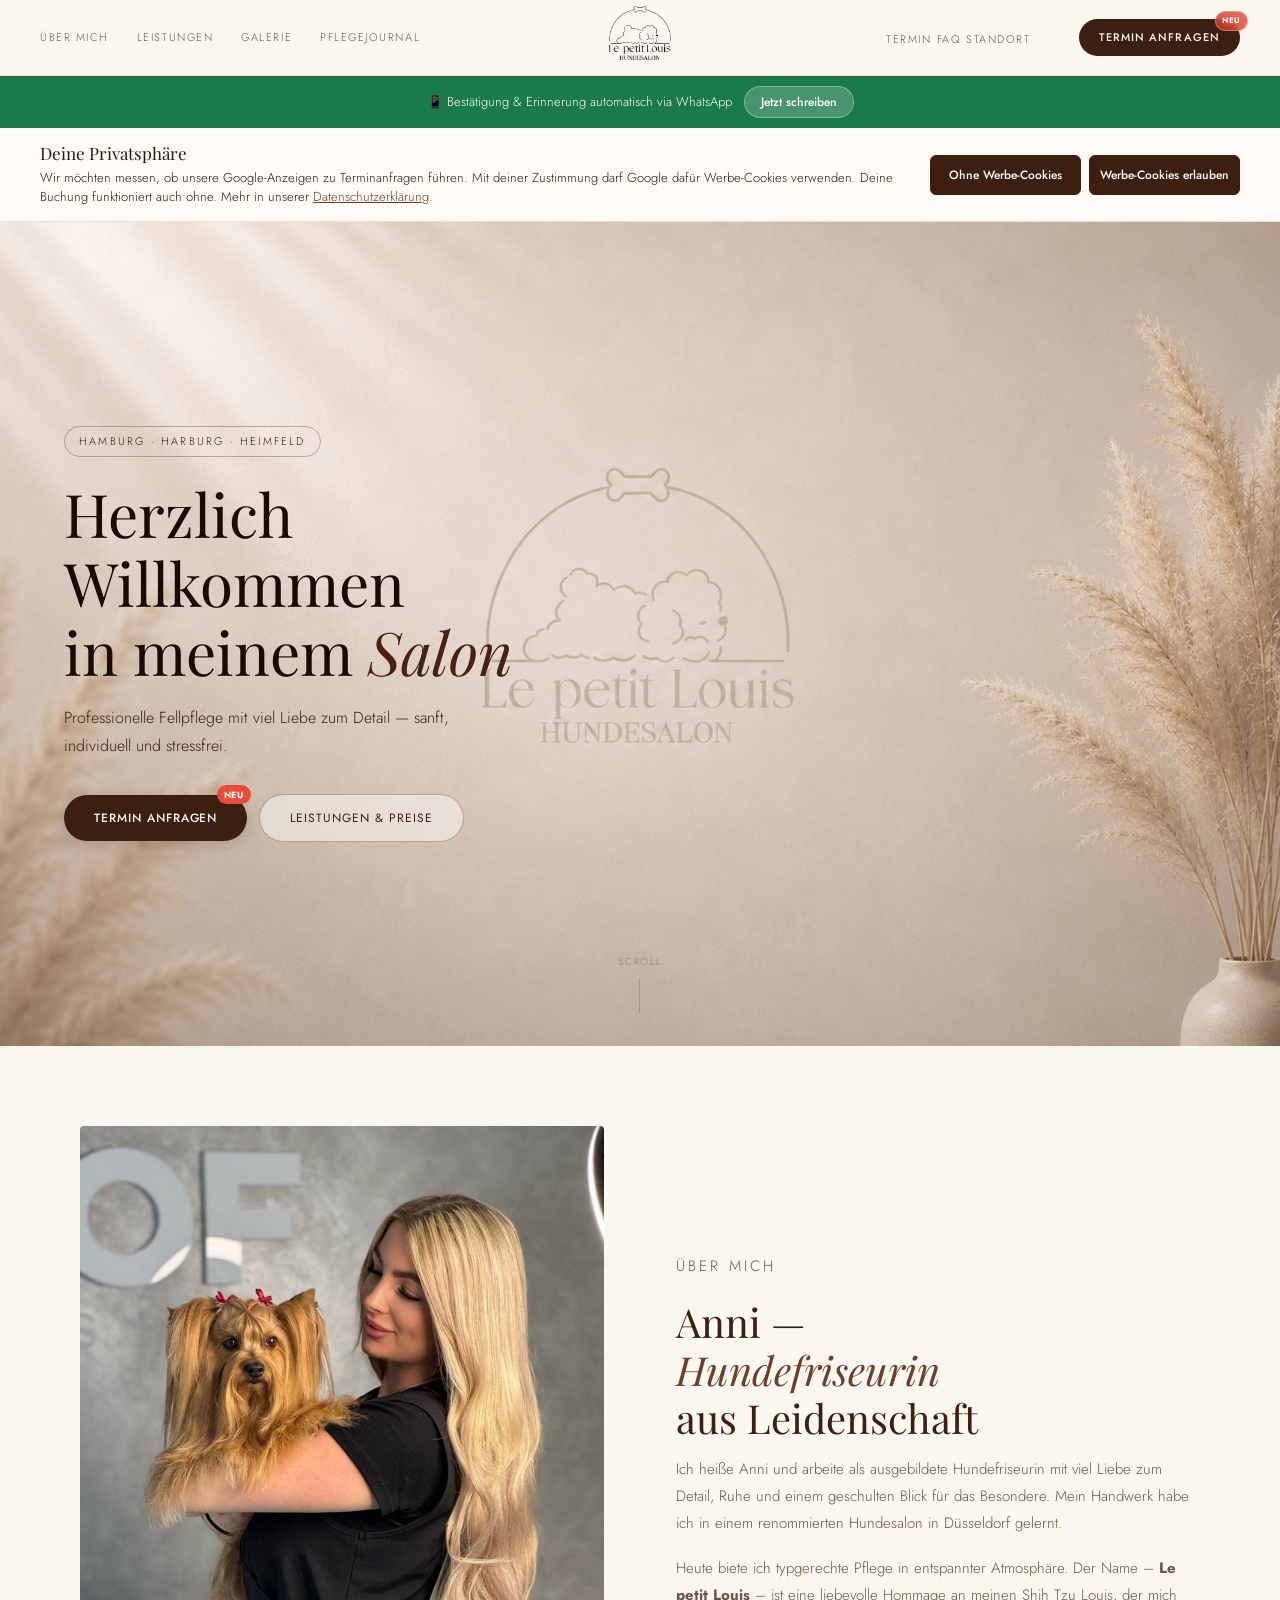
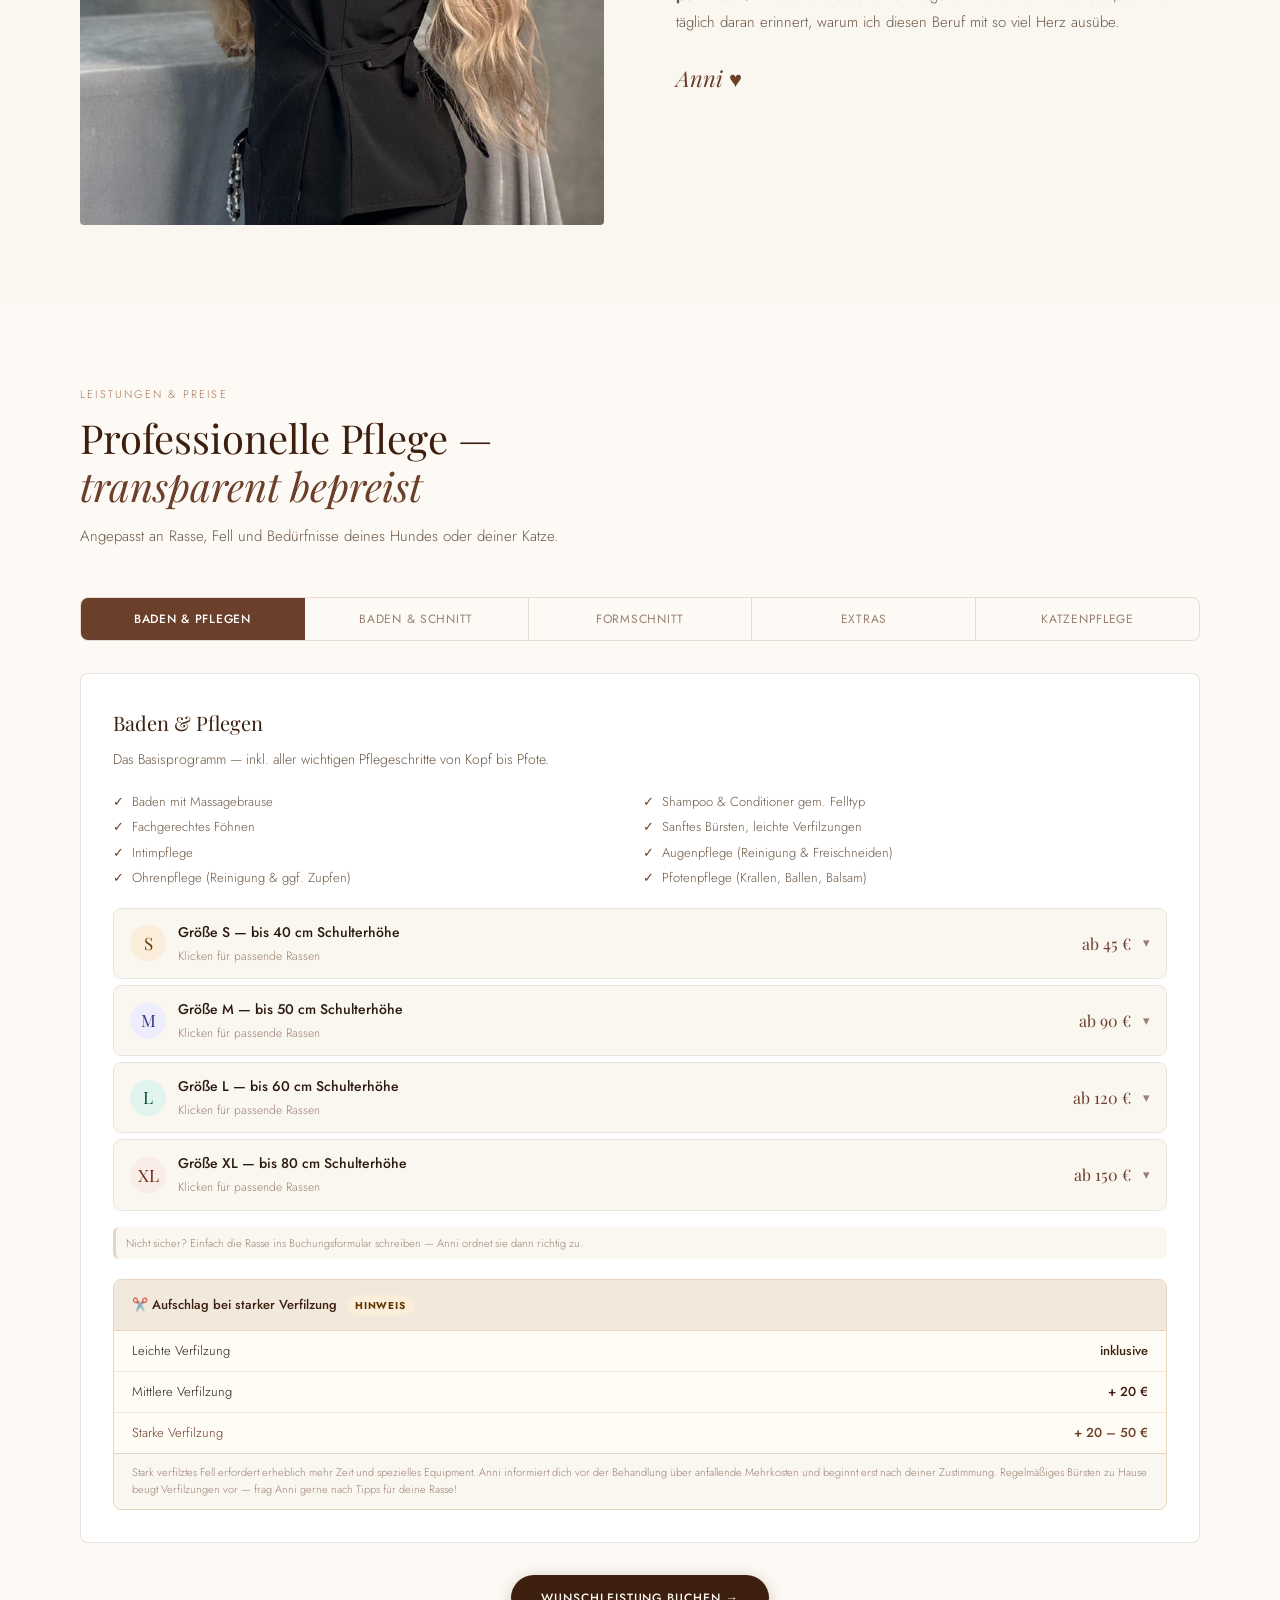
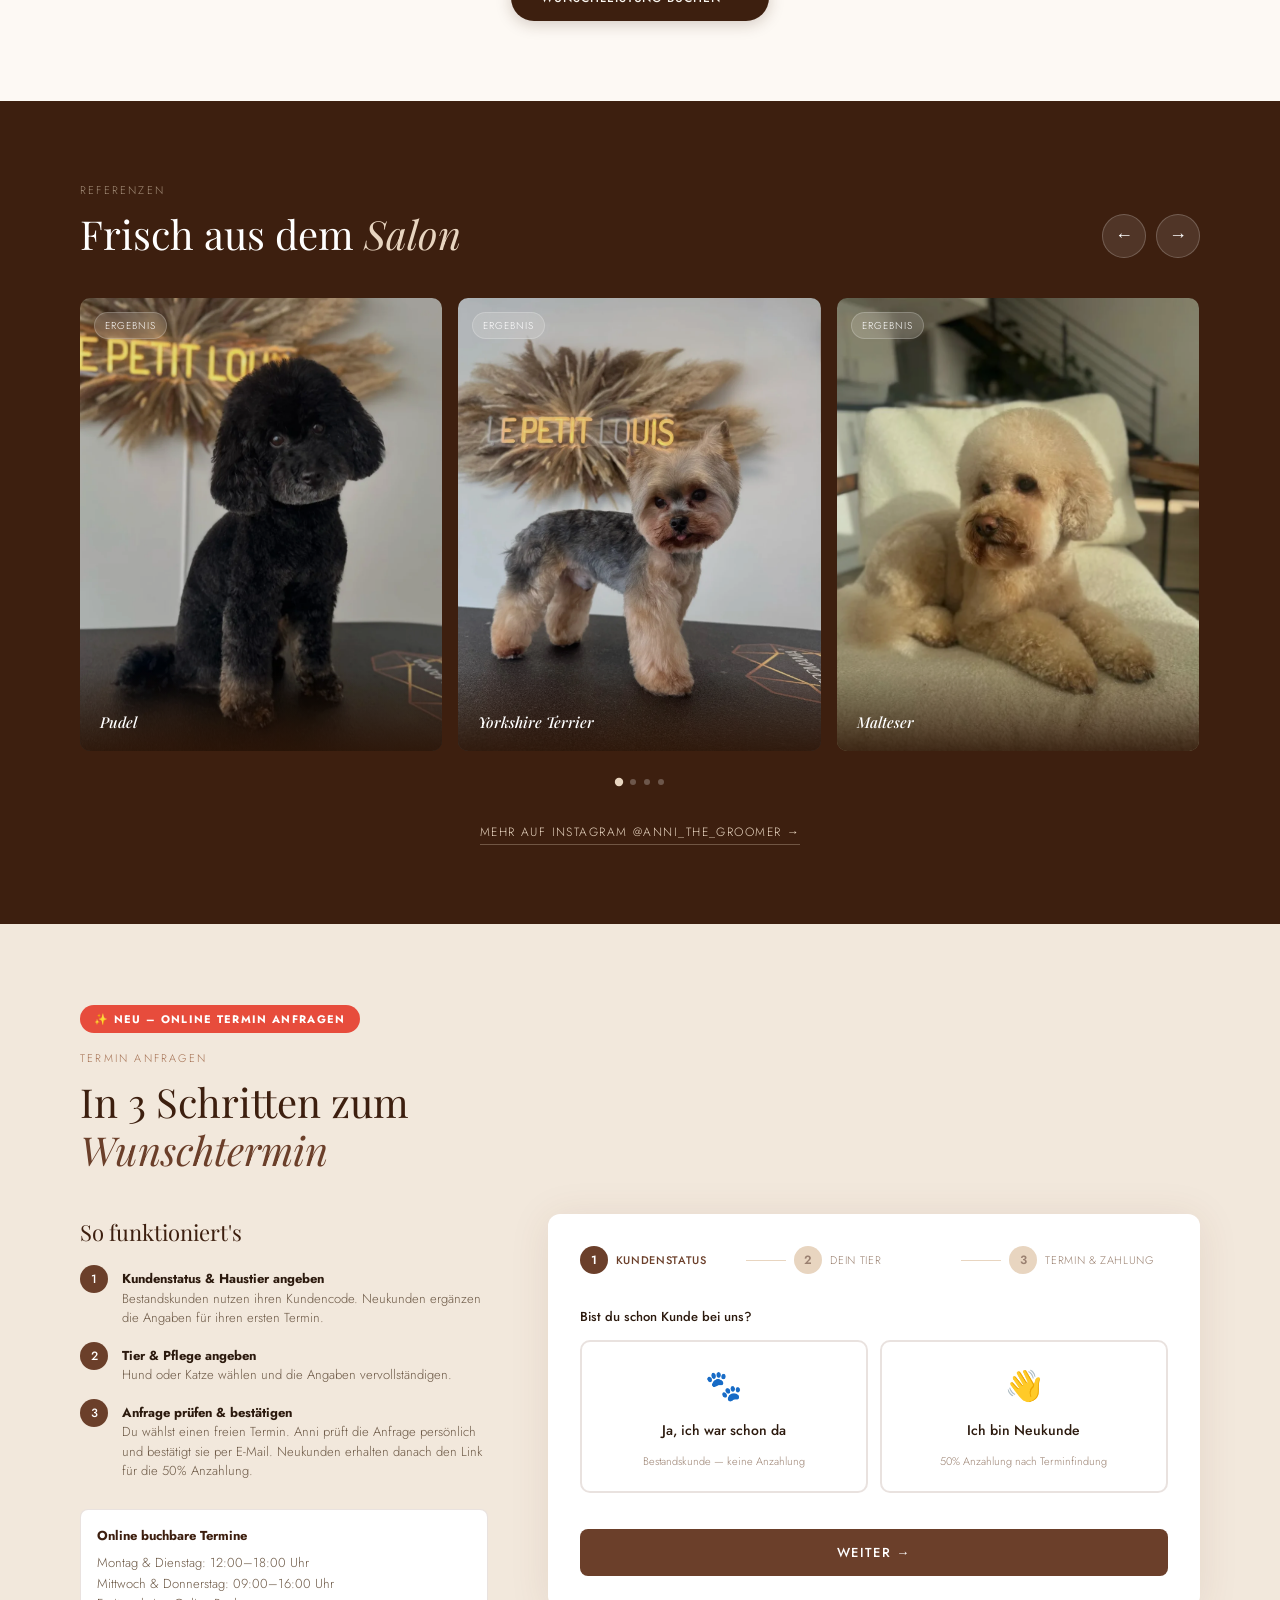
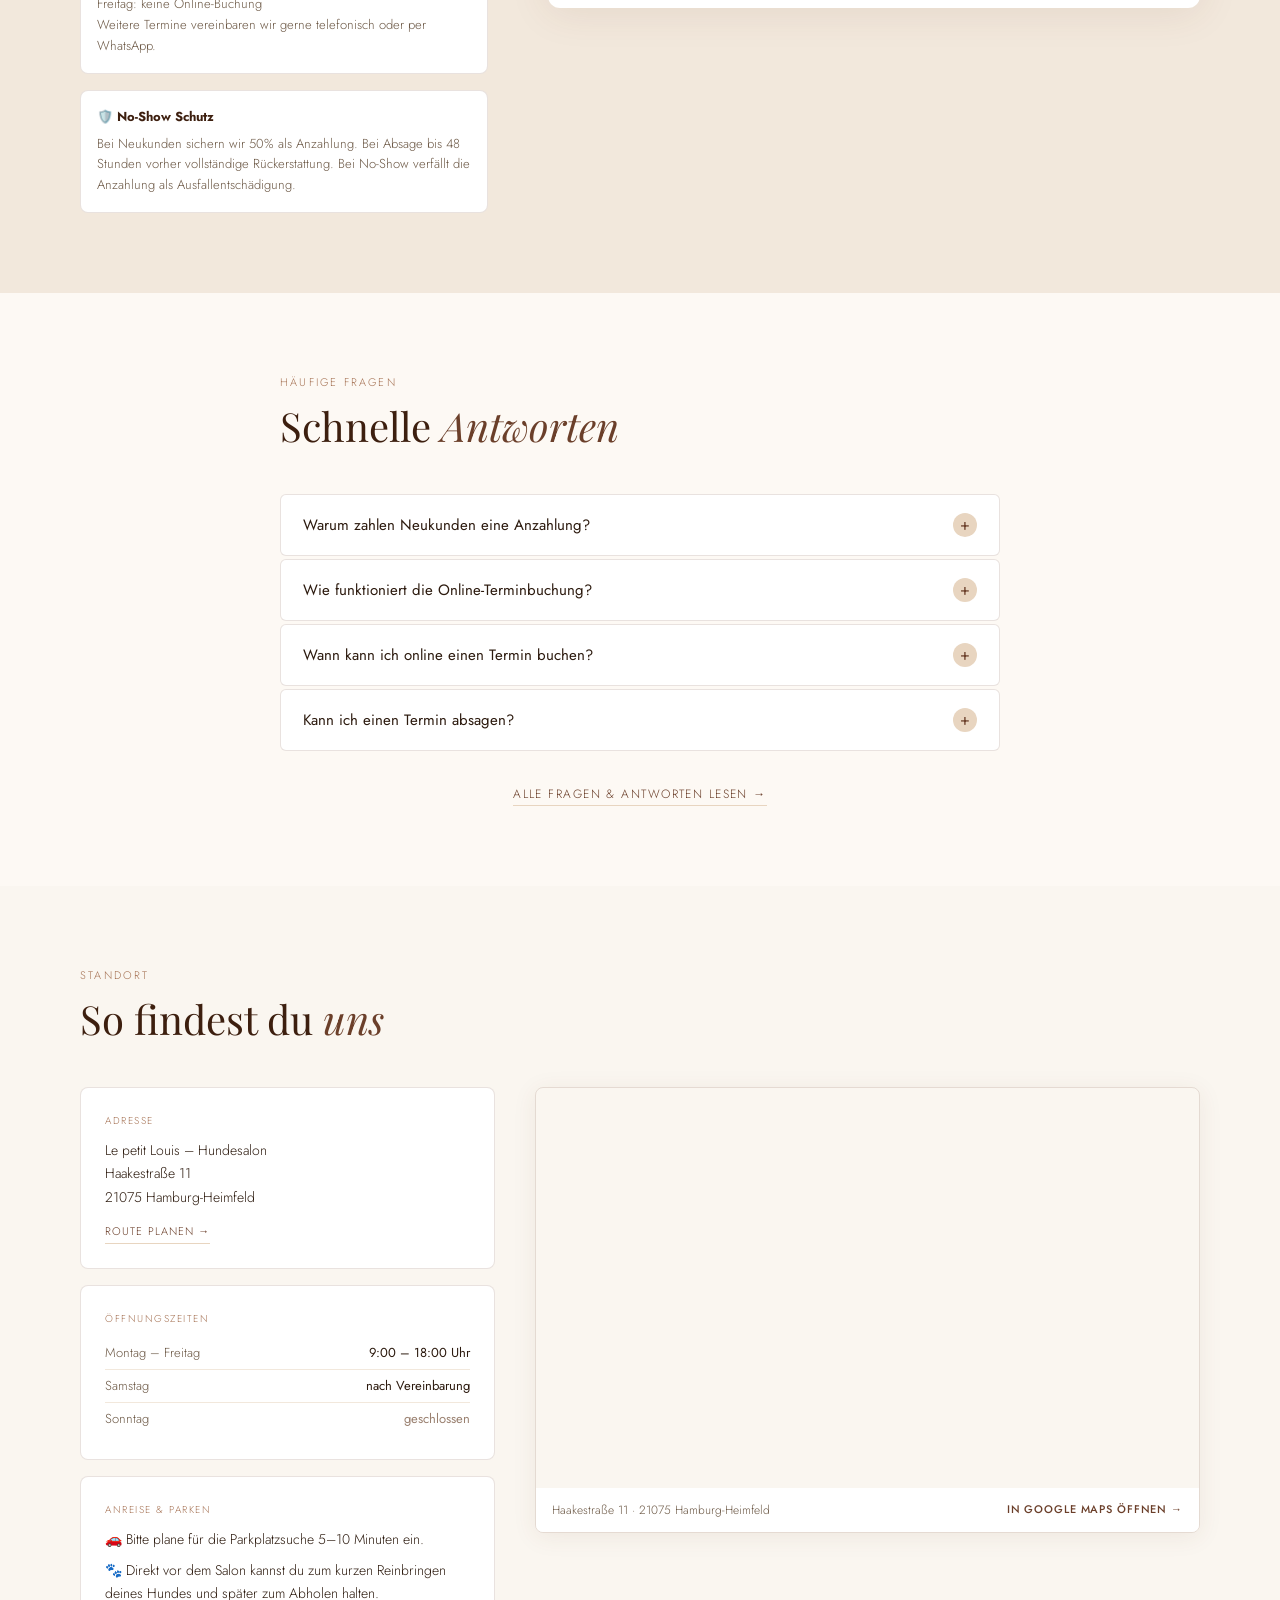
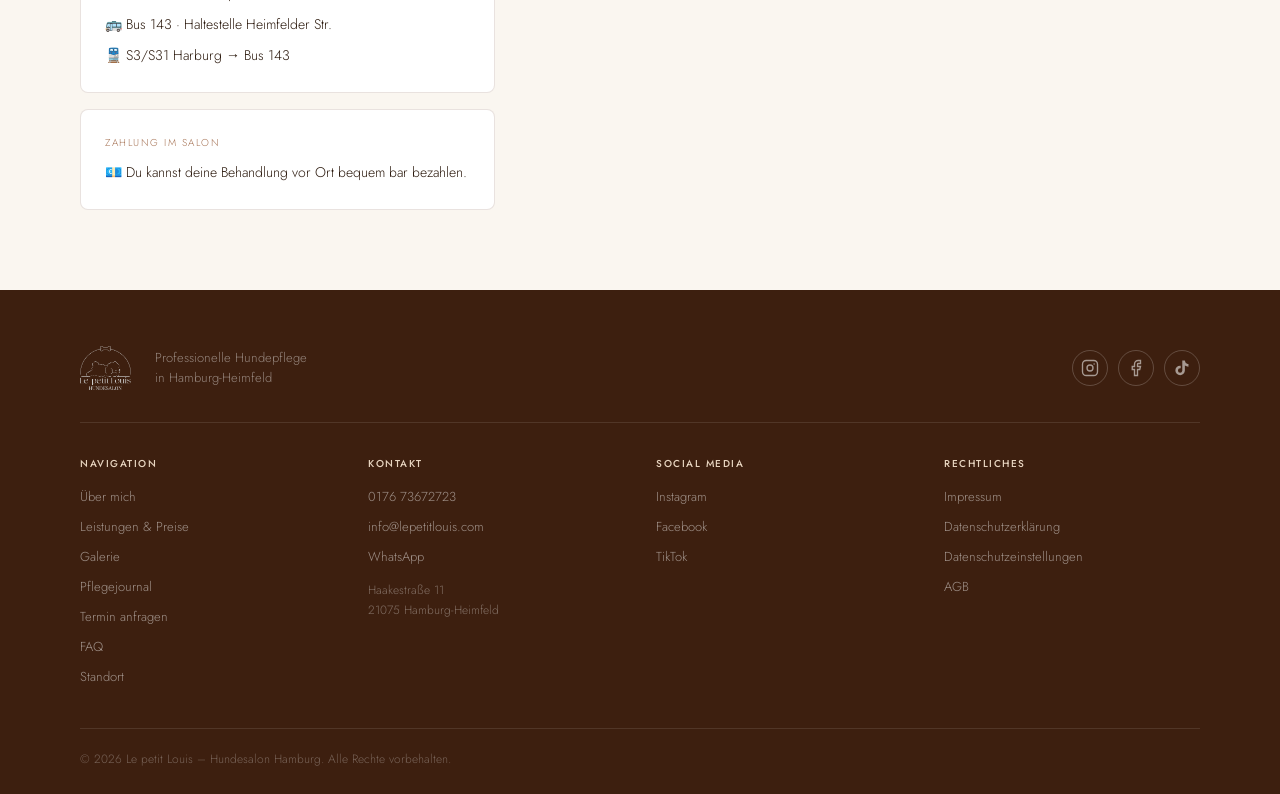
==== commit 1054187d: "Online-Buchungszeiten und Cocker-Kategorie aktualisieren" ====
--- a/index.html
+++ b/index.html
@@ -635,6 +635,9 @@
 .flow-next-btn{width:100%;background:var(--brown);color:#fff;font-family:var(--sans);font-size:13px;font-weight:500;letter-spacing:0.1em;text-transform:uppercase;padding:14px;border-radius:8px;border:none;cursor:pointer;transition:background 0.2s;margin-top:8px}
 .flow-next-btn:hover{background:var(--brown-dark)}
 .no-show-hint{font-size:11px;color:var(--text-light);line-height:1.6;padding:10px 12px;background:var(--cream);border-radius:6px;border-left:3px solid var(--beige);margin-bottom:16px}
+.online-booking-hours{background:#fff;border:1px solid var(--border);border-radius:8px;padding:16px;margin-bottom:16px;font-size:13px;color:var(--text-mid);line-height:1.6}
+.online-booking-hours strong{display:block;color:var(--brown-dark);margin-bottom:6px}
+.online-booking-hours span{display:block}
 @media(max-width:768px){
   .type-cards-v2{grid-template-columns:1fr 1fr}
   .size-grid-v2{grid-template-columns:repeat(2,1fr)}
@@ -928,6 +931,7 @@
                 <span class="breed-tag">Malteser</span><span class="breed-tag">Zwergpudel</span>
                 <span class="breed-tag">Pomeranian</span>
                 <span class="breed-tag">Havaneser</span><span class="breed-tag">Bolonka</span>
+                <span class="breed-tag">Cocker Spaniel</span>
                 <span class="breed-tag">Tollerdoodle</span>
                 <span class="breed-tag">Cavapoo</span><span class="breed-tag">Maltipoo</span>
                 <span class="breed-tag">Yorkipoo</span><span class="breed-tag">Shih-Poo</span>
@@ -947,7 +951,7 @@
             </div>
             <div class="breed-body">
               <div class="breed-list">
-                <span class="breed-tag">Cocker Spaniel</span><span class="breed-tag">Doodle (klein)</span><span class="breed-tag">Goldendoodle</span>
+                <span class="breed-tag">Doodle (klein)</span><span class="breed-tag">Goldendoodle</span>
                 <span class="breed-tag">Aussiedoodle</span><span class="breed-tag">Bernedoodle</span>
                 <span class="breed-tag">Aussie-Bernedoodle</span><span class="breed-tag">Labradoodle</span>
                 <span class="breed-tag">Cockapoo</span><span class="breed-tag">Schnoodle</span>
@@ -1270,7 +1274,7 @@
         <div style="display:flex;flex-direction:column;gap:14px;margin-bottom:28px">
           <div style="display:flex;align-items:flex-start;gap:14px">
             <div style="width:28px;height:28px;border-radius:50%;background:var(--brown);color:#fff;font-size:12px;font-weight:500;display:flex;align-items:center;justify-content:center;flex-shrink:0">1</div>
-            <div style="font-size:13px;color:var(--text-mid);line-height:1.5;padding-top:4px"><strong style="color:var(--text)">Bestandskunde oder Neukunde?</strong><br>Bestandskunden buchen sofort. Neukunden zahlen 50% Anzahlung nach der Terminfindung.</div>
+            <div style="font-size:13px;color:var(--text-mid);line-height:1.5;padding-top:4px"><strong style="color:var(--text)">Kundenstatus & Haustier angeben</strong><br>Bestandskunden nutzen ihren Kundencode. Neukunden ergänzen die Angaben für ihren ersten Termin.</div>
           </div>
           <div style="display:flex;align-items:flex-start;gap:14px">
             <div style="width:28px;height:28px;border-radius:50%;background:var(--brown);color:#fff;font-size:12px;font-weight:500;display:flex;align-items:center;justify-content:center;flex-shrink:0">2</div>
@@ -1278,8 +1282,15 @@
           </div>
           <div style="display:flex;align-items:flex-start;gap:14px">
             <div style="width:28px;height:28px;border-radius:50%;background:var(--brown);color:#fff;font-size:12px;font-weight:500;display:flex;align-items:center;justify-content:center;flex-shrink:0">3</div>
-            <div style="font-size:13px;color:var(--text-mid);line-height:1.5;padding-top:4px"><strong style="color:var(--text)">Freien Termin wählen</strong><br>Der Kalender zeigt nur wirklich freie Slots. Neukunden zahlen danach sicher online.</div>
+            <div style="font-size:13px;color:var(--text-mid);line-height:1.5;padding-top:4px"><strong style="color:var(--text)">Anfrage prüfen & bestätigen</strong><br>Du wählst einen freien Termin. Anni prüft die Anfrage persönlich und bestätigt sie per E-Mail. Neukunden erhalten danach den Link für die 50% Anzahlung.</div>
           </div>
+        </div>
+        <div class="online-booking-hours">
+          <strong>Online buchbare Termine</strong>
+          <span>Montag & Dienstag: 12:00–18:00 Uhr</span>
+          <span>Mittwoch & Donnerstag: 09:00–16:00 Uhr</span>
+          <span>Freitag: keine Online-Buchung</span>
+          Weitere Termine vereinbaren wir gerne telefonisch oder per WhatsApp.
         </div>
         <div style="background:#fff;border:1px solid var(--border);border-radius:8px;padding:16px;font-size:13px;color:var(--text-mid);line-height:1.6">
           <strong style="color:var(--brown-dark);display:block;margin-bottom:6px">🛡️ No-Show Schutz</strong>
@@ -1485,7 +1496,7 @@
             📅 Freien Termin wählen – Kalender öffnet sich hier →
           </button>
           <div style="font-size:11px;color:var(--text-light);text-align:center;margin-top:8px;line-height:1.5">
-            Du wirst zum Buchungskalender weitergeleitet.<br>Anni bestätigt persönlich via WhatsApp.
+            Du wirst zum Buchungskalender weitergeleitet.<br>Deine Auswahl ist zunächst eine Anfrage. Die Bestätigung erhältst du per E-Mail.
           </div>
           <button class="flow-back" onclick="flowGoStep(2)">← Zurück</button>
         </div>
@@ -1500,8 +1511,9 @@
     <p class="sec-label">Häufige Fragen</p>
     <h2 class="sec-title">Schnelle <em>Antworten</em></h2>
     <div class="faq-list">
-      <div class="faq-item"><button class="faq-q" onclick="toggleFaq(this)"><span>Warum zahlen Neukunden eine Anzahlung?</span><span class="faq-icon">+</span></button><div class="faq-a">Leider kommt es gelegentlich vor, dass Termine nicht wahrgenommen werden. Um Anni fair zu behandeln, bitten wir Neukunden um <strong>50% Anzahlung</strong>. Bei Absage bis 48 Stunden vorher vollständige Rückerstattung. Bestandskunden sind ausgenommen.</div></div>
-        <div class="faq-item"><button class="faq-q" onclick="toggleFaq(this)"><span>Wie funktioniert die Online-Terminbuchung?</span><span class="faq-icon">+</span></button><div class="faq-a">Formular ausfüllen und absenden. Anni bestätigt <strong>persönlich innerhalb von 24h via WhatsApp</strong>. Erst nach Bestätigung ist der Termin verbindlich.</div></div>
+      <div class="faq-item"><button class="faq-q" onclick="toggleFaq(this)"><span>Warum zahlen Neukunden eine Anzahlung?</span><span class="faq-icon">+</span></button><div class="faq-a">Nach der persönlichen Freigabe erhalten Neukunden per E-Mail einen sicheren Zahlungslink für die <strong>50% Anzahlung</strong>. Erst nach der Zahlung ist der Termin verbindlich reserviert. Bei Absage bis 48 Stunden vorher wird die Anzahlung vollständig zurückerstattet. Bestandskunden sind ausgenommen.</div></div>
+        <div class="faq-item"><button class="faq-q" onclick="toggleFaq(this)"><span>Wie funktioniert die Online-Terminbuchung?</span><span class="faq-icon">+</span></button><div class="faq-a">Du gibst deine Daten und die Angaben zu deinem Haustier ein und wählst einen freien Termin. Die Auswahl ist zunächst eine Anfrage. Anni prüft sie persönlich und bestätigt sie per E-Mail oder schlägt einen passenden Alternativtermin vor. Bestandskunden sind danach direkt bestätigt; Neukunden reservieren den Termin verbindlich mit der 50% Anzahlung.</div></div>
+      <div class="faq-item"><button class="faq-q" onclick="toggleFaq(this)"><span>Wann kann ich online einen Termin buchen?</span><span class="faq-icon">+</span></button><div class="faq-a"><strong>Montag und Dienstag von 12:00 bis 18:00 Uhr</strong> sowie <strong>Mittwoch und Donnerstag von 09:00 bis 16:00 Uhr</strong>. Freitags bieten wir keine Online-Termine an. Weitere Zeiten kannst du telefonisch oder per WhatsApp anfragen.</div></div>
       <div class="faq-item"><button class="faq-q" onclick="toggleFaq(this)"><span>Kann ich einen Termin absagen?</span><span class="faq-icon">+</span></button><div class="faq-a">Ja — bitte <strong>mindestens 48 Stunden vorher per WhatsApp</strong>. Neukunden erhalten die Anzahlung vollständig zurück. Bei kurzfristigeren Absagen behält Anni die 50% als Aufwandsentschädigung.</div></div>
     </div>
     <div class="faq-all-link"><a href="fragen-und-antworten.html">Alle Fragen & Antworten lesen →</a></div>
@@ -1974,9 +1986,16 @@
     .trim();
 }
 
-function detectSuggestedSizeForBreed(value) {
+function detectSuggestedSizeForBreed(value, service) {
   var breed = normalizeBreedText(value);
   if (!breed) return '';
+
+  if (
+    service === 'Baden & Schnitt' &&
+    (breed.indexOf('cocker spaniel') !== -1 || breed.indexOf('cockerspaniel') !== -1)
+  ) {
+    return 's';
+  }
 
   var order = ['s', 'm', 'l', 'xl'];
   for (var i = 0; i < order.length; i++) {
@@ -2025,9 +2044,10 @@
 function updateBreedSizeWarning() {
   var warning = document.getElementById('breedSizeWarning');
   var breedInput = document.getElementById('fv-rasse');
+  var serviceInput = document.getElementById('fv-leistung');
   if (!warning || !breedInput) return;
 
-  var suggestedSize = detectSuggestedSizeForBreed(breedInput.value);
+  var suggestedSize = detectSuggestedSizeForBreed(breedInput.value, serviceInput ? serviceInput.value : '');
   if (!flowSize || !suggestedSize || suggestedSize === flowSize) {
     warning.classList.remove('show');
     warning.innerHTML = '';
@@ -2114,7 +2134,7 @@
         '<div class="ff"><label>Rasse</label><input type="text" id="fv-rasse-' + index + '" value="' + escapeFlowHtml(saved.breed) + '" placeholder="z.B. Pudel" oninput="updateExtraDogSize(' + index + ')"></div>' +
       '</div>' +
       '<div class="extra-dog-grid">' +
-        '<div class="ff"><label>Gewünschte Leistung</label><select id="fv-leistung-' + index + '" onchange="updateMultiDogSummaryPreview()">' +
+        '<div class="ff"><label>Gewünschte Leistung</label><select id="fv-leistung-' + index + '" onchange="updateExtraDogSize(' + index + ');updateMultiDogSummaryPreview()">' +
           '<option value="">Bitte wählen</option>' +
           '<option value="Baden & Pflege">Baden & Pflegen</option>' +
           '<option value="Baden & Schnitt">Baden & Schnitt</option>' +
@@ -2140,9 +2160,10 @@
 function updateExtraDogSize(index) {
   var breedField = document.getElementById('fv-rasse-' + index);
   var sizeField = document.getElementById('fv-size-' + index);
+  var serviceField = document.getElementById('fv-leistung-' + index);
   var note = document.getElementById('fv-size-note-' + index);
   if (!breedField || !sizeField) return;
-  var detected = detectSuggestedSizeForBreed(breedField.value);
+  var detected = detectSuggestedSizeForBreed(breedField.value, serviceField ? serviceField.value : '');
   if (detected) {
     sizeField.value = detected;
     sizeField.disabled = true;
@@ -2234,9 +2255,10 @@
 function updateBreedSizeWarning() {
   var warning = document.getElementById('breedSizeWarning');
   var breedInput = document.getElementById('fv-rasse');
+  var serviceInput = document.getElementById('fv-leistung');
   if (!warning || !breedInput) return;
 
-  var suggestedSize = detectSuggestedSizeForBreed(breedInput.value);
+  var suggestedSize = detectSuggestedSizeForBreed(breedInput.value, serviceInput ? serviceInput.value : '');
   var buttons = document.querySelectorAll('.size-btn-v2[data-flow-size]');
 
   if (!suggestedSize) {
@@ -2349,6 +2371,7 @@
 
 function flowSelectService() {
   updateFormschnittAvailability(true);
+  updateBreedSizeWarning();
   var service = document.getElementById('fv-leistung');
   var breedInput = document.getElementById('fv-rasse');
   var serviceName = service ? service.value : '';
@@ -2518,7 +2541,7 @@
     if (flowAnimalType === 'dog' && !pet.breed) { alert('Bitte die Rasse für ' + label + ' eingeben.'); return false; }
     if (flowAnimalType === 'dog' && !pet.size) { alert('Bitte die Größenklasse für ' + label + ' auswählen.'); return false; }
     if (flowAnimalType === 'dog' && !pet.service) { alert('Bitte die gewünschte Leistung für ' + label + ' auswählen.'); return false; }
-    var suggestedSize = flowAnimalType === 'dog' ? detectSuggestedSizeForBreed(pet.breed) : '';
+    var suggestedSize = flowAnimalType === 'dog' ? detectSuggestedSizeForBreed(pet.breed, pet.service) : '';
     if (suggestedSize && pet.size !== suggestedSize) { alert('Die Größenklasse für ' + label + ' passt nicht zur hinterlegten Rasse.'); return false; }
     if (pet.service === 'Baden, Pflege, Carding & Formschnitt' && !isFormschnittBreedAllowed(pet.breed, pet.size)) {
       alert('Der Formschnitt ist für die Rasse von ' + label + ' nicht als Online-Leistung hinterlegt. Bitte wähle eine andere Leistung.');
@@ -2549,7 +2572,7 @@
       return;
     }
     var breedInput = document.getElementById('fv-rasse');
-    var suggestedSize = flowAnimalType === 'dog' && breedInput ? detectSuggestedSizeForBreed(breedInput.value) : '';
+    var suggestedSize = flowAnimalType === 'dog' && breedInput ? detectSuggestedSizeForBreed(breedInput.value, service ? service.value : '') : '';
     if (suggestedSize && flowSize !== suggestedSize) {
       updateBreedSizeWarning();
       alert('Die Groessenklasse wurde automatisch passend zur Rasse gesetzt. Bitte nutze die hinterlegte Kategorie.');
@@ -2727,7 +2750,8 @@
   if (flowAnimalType === 'cat') return;
   if (btn && btn.disabled) return;
   var breedInput = document.getElementById('fv-rasse');
-  var suggestedSize = breedInput ? detectSuggestedSizeForBreed(breedInput.value) : '';
+  var serviceInput = document.getElementById('fv-leistung');
+  var suggestedSize = breedInput ? detectSuggestedSizeForBreed(breedInput.value, serviceInput ? serviceInput.value : '') : '';
   if (suggestedSize && size !== suggestedSize) {
     updateBreedSizeWarning();
     alert('Diese Groessenklasse passt nicht zur ausgewaehlten Rasse und ist deshalb gesperrt.');
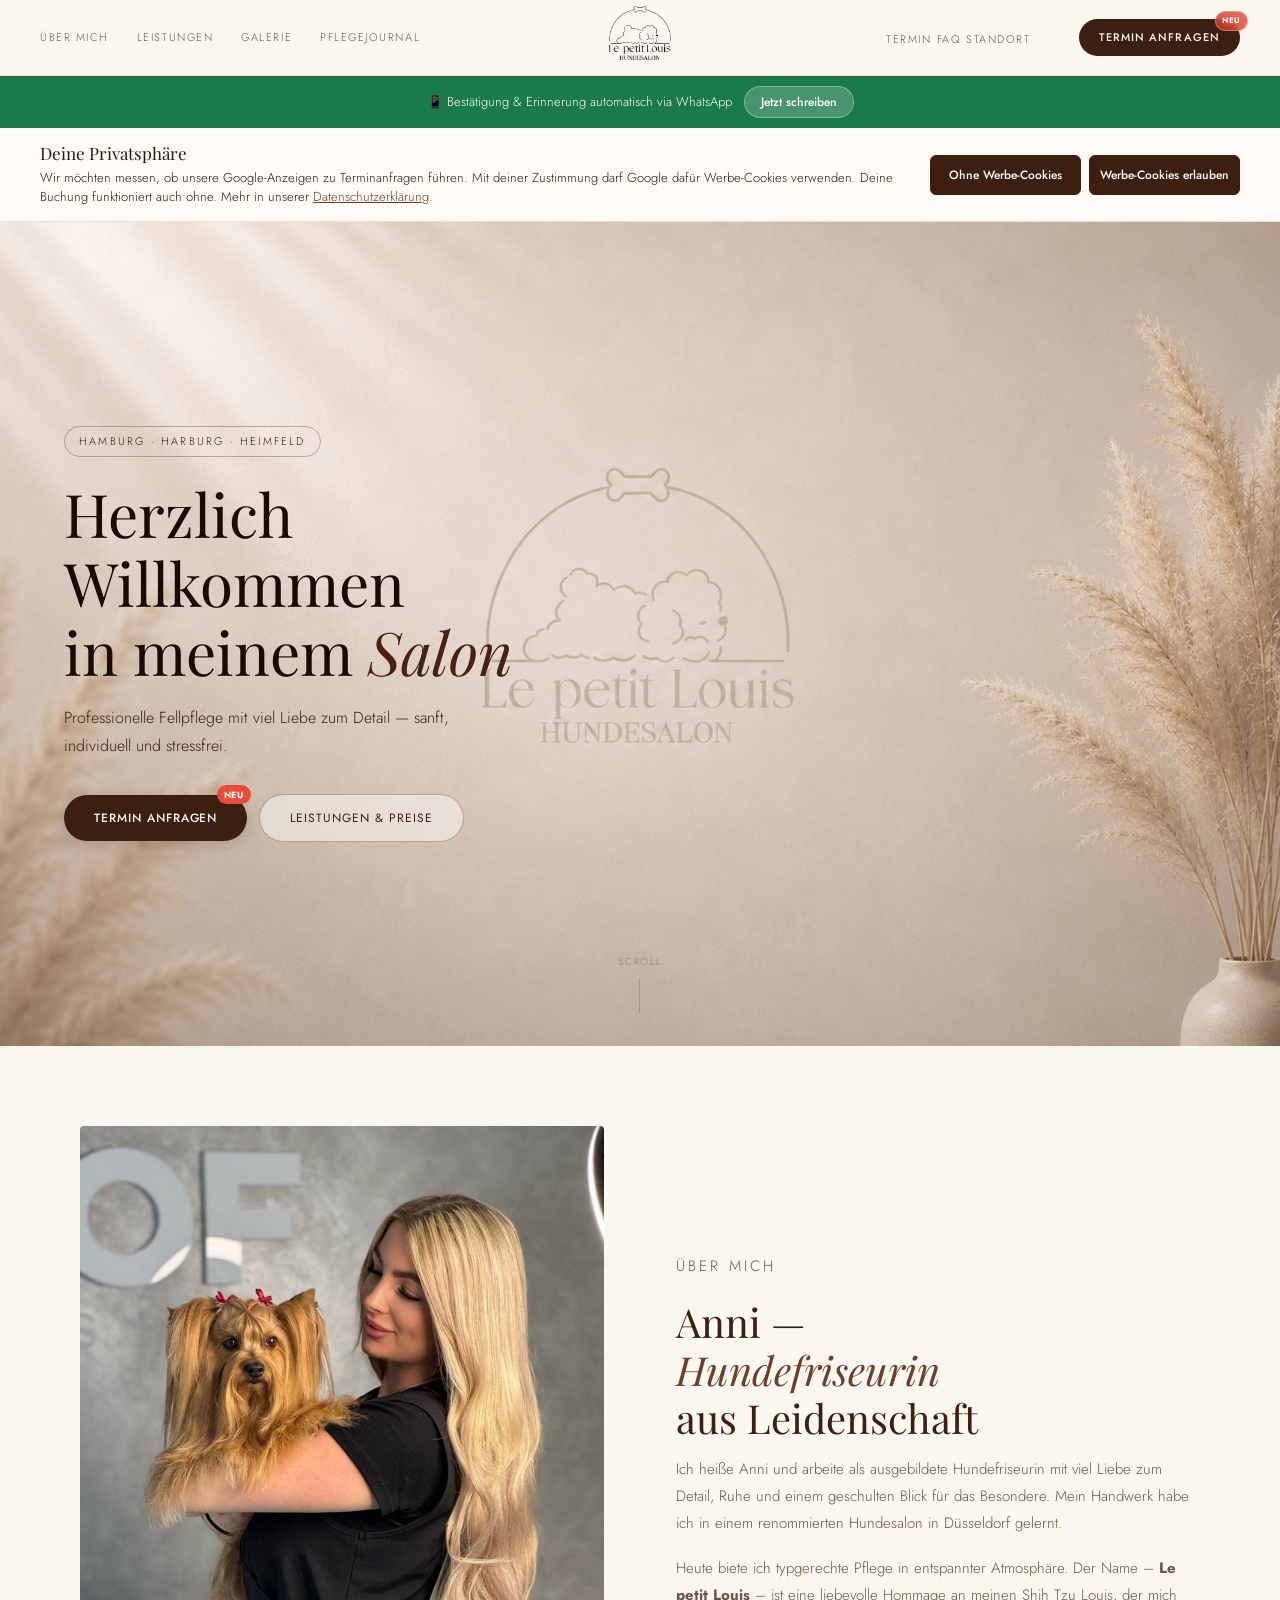
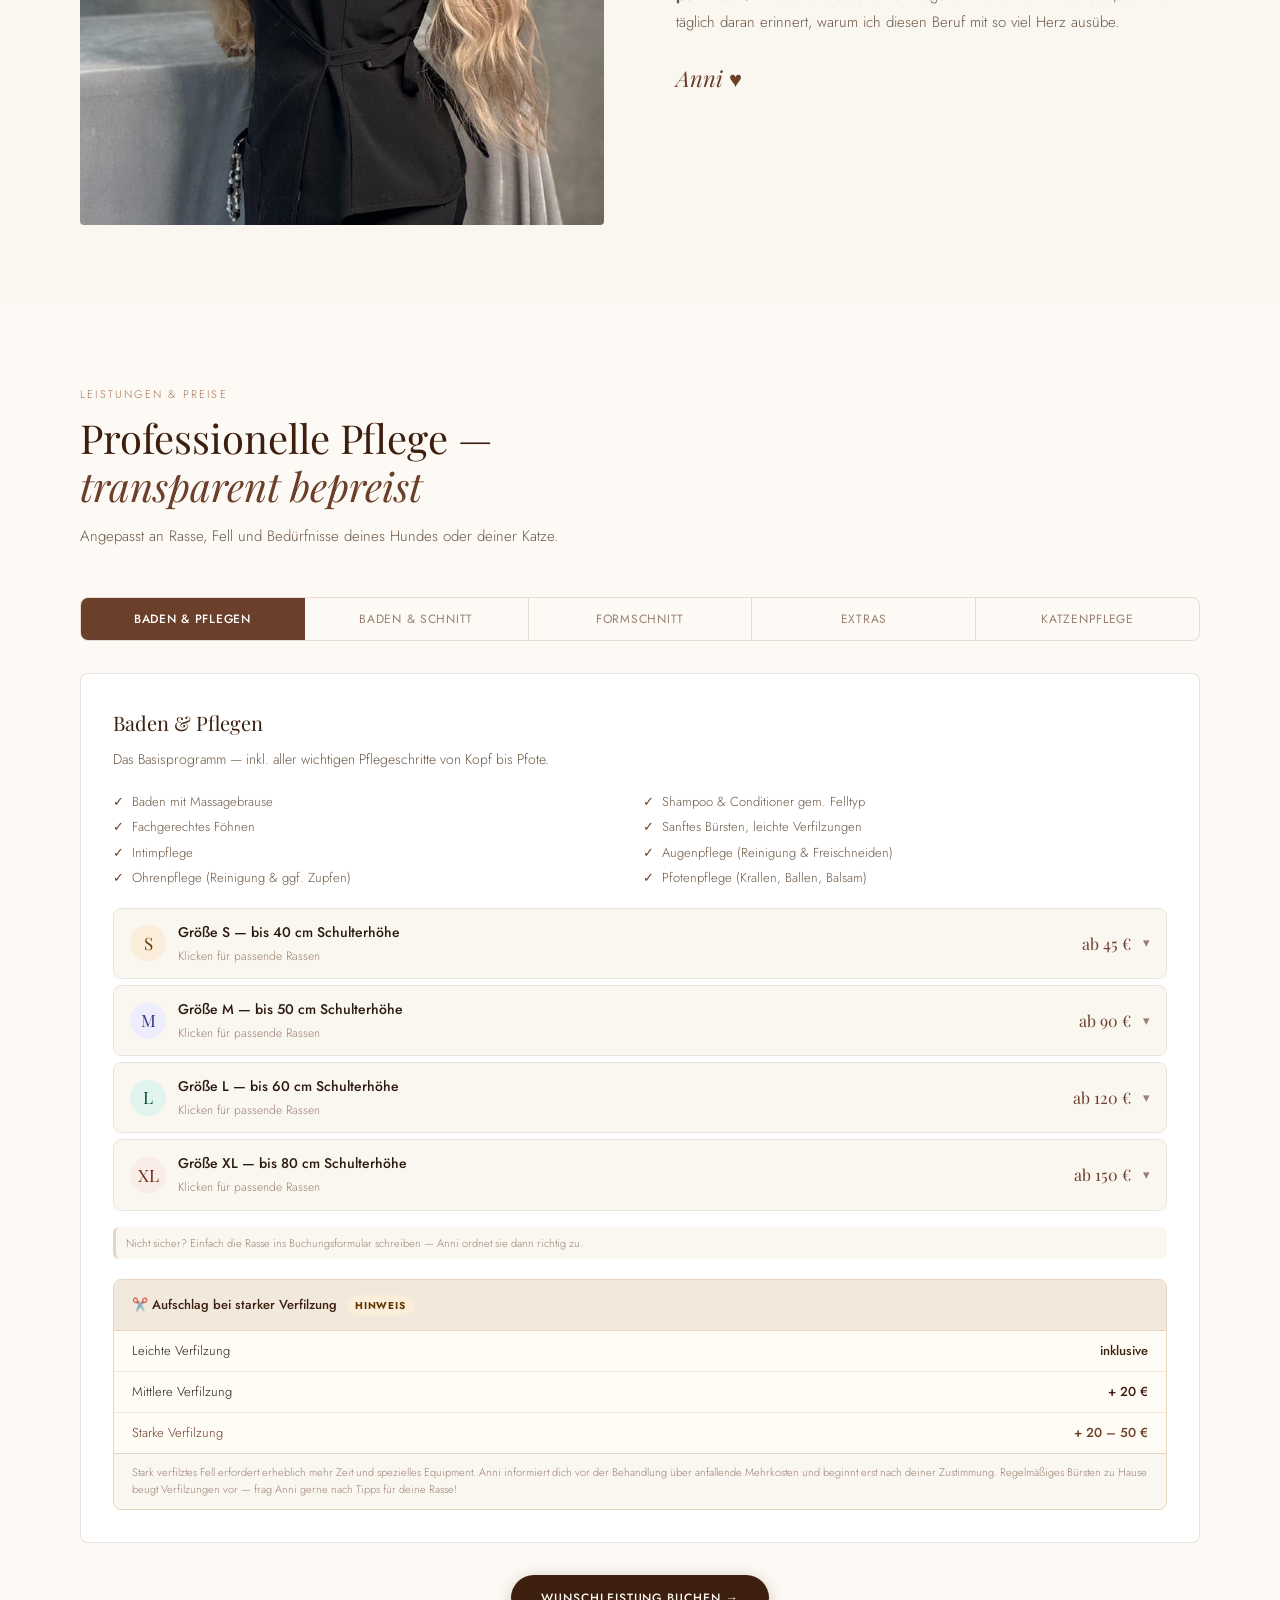
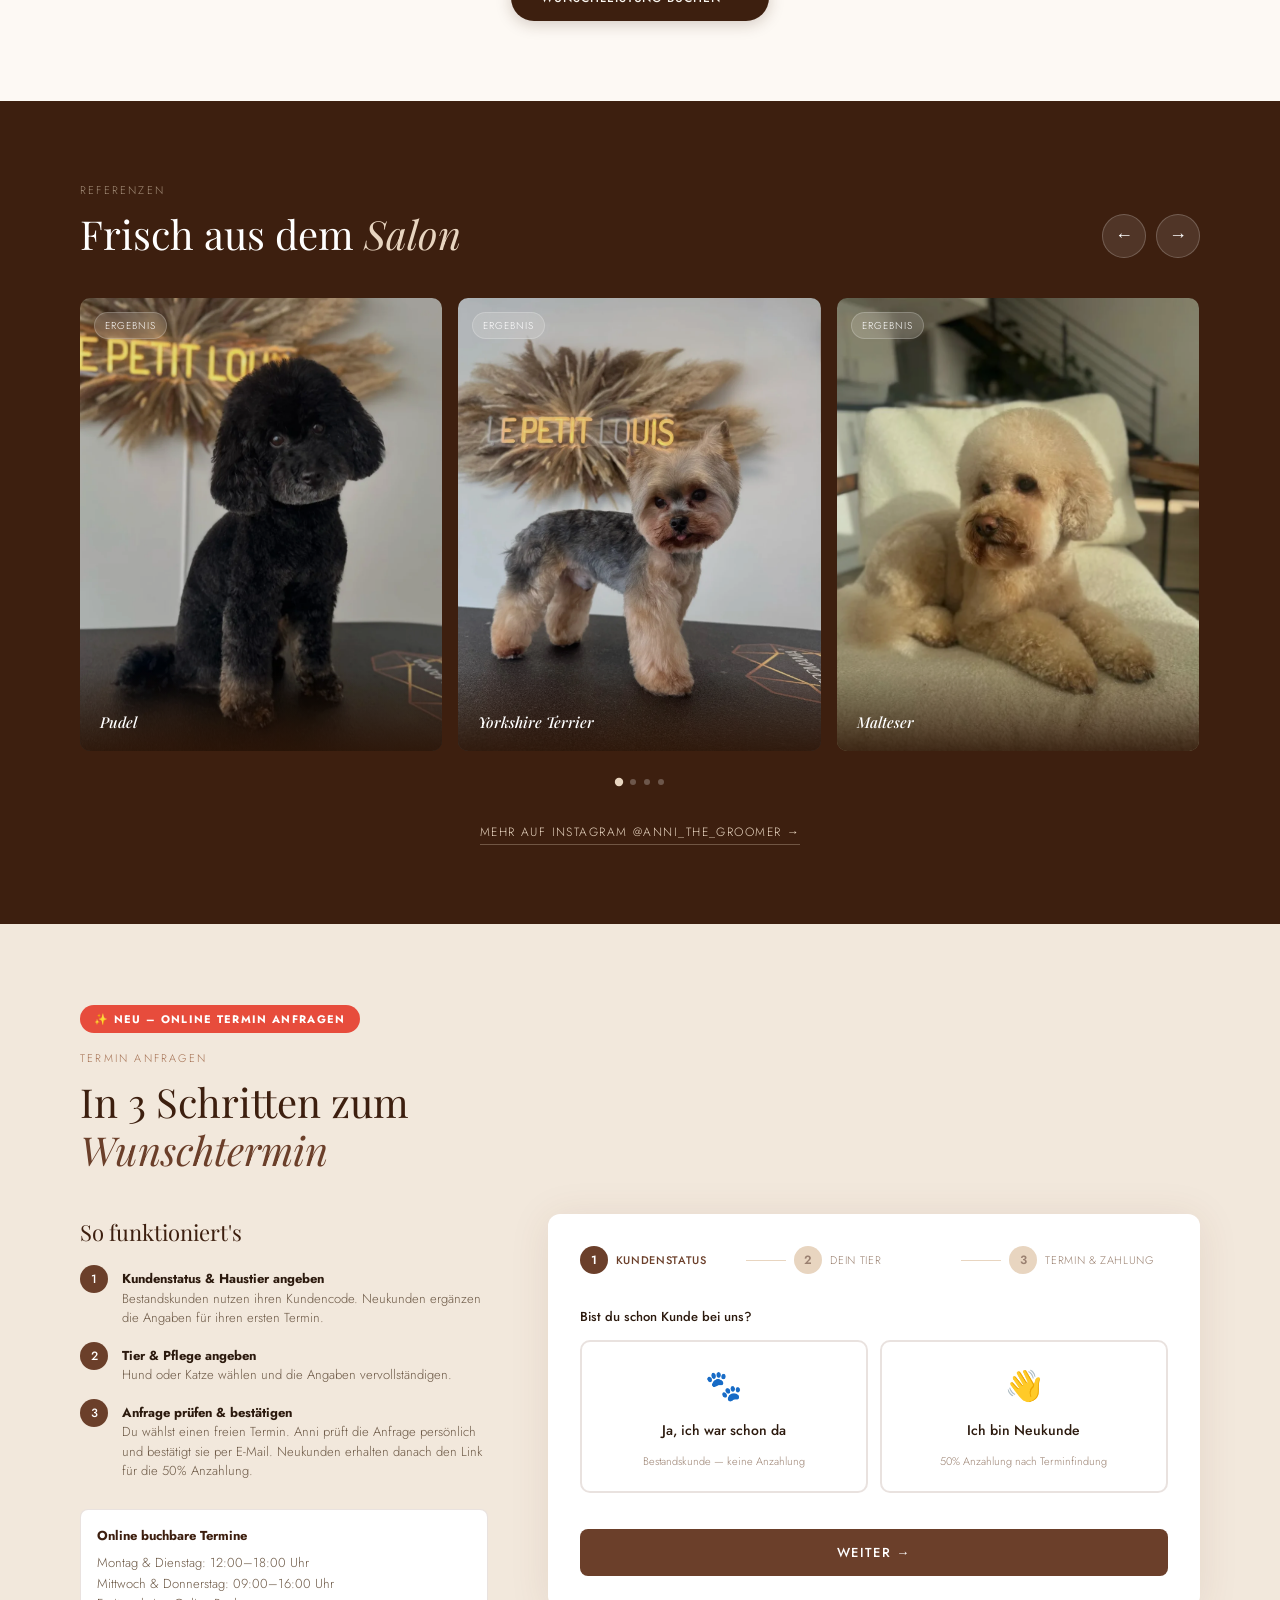
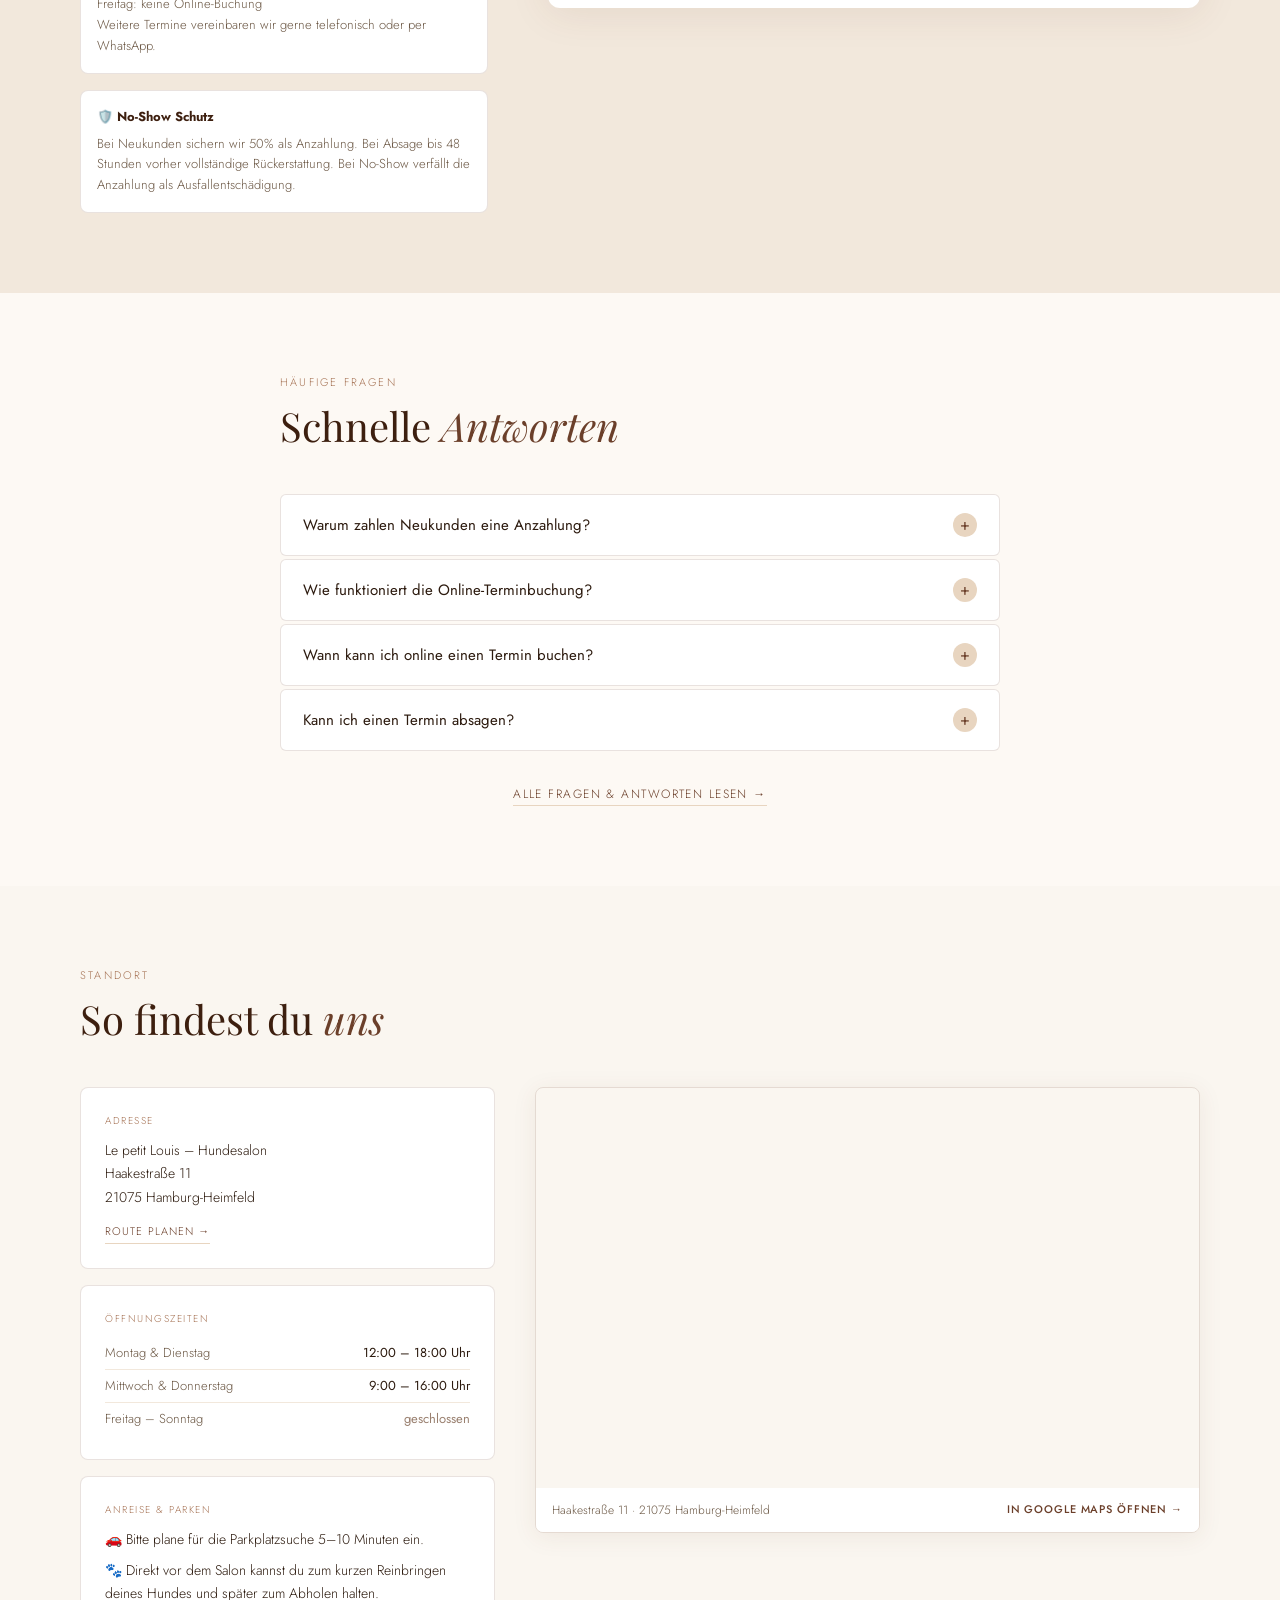
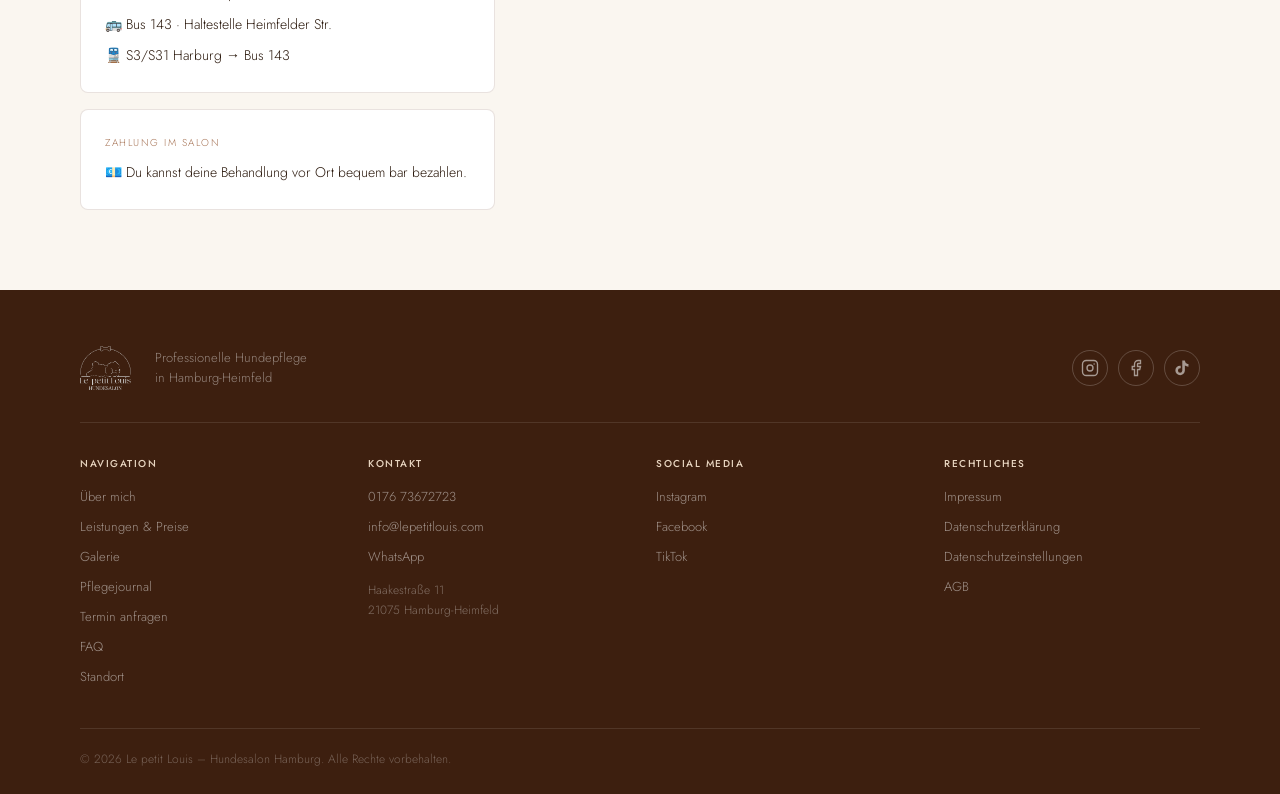
==== commit bdbebeee: "Öffnungszeiten und Cocker-Kategorie korrigieren" ====
--- a/index.html
+++ b/index.html
@@ -815,6 +815,7 @@
             </div>
             <div class="breed-body">
               <div class="breed-list">
+                <span class="breed-tag">Cocker Spaniel</span>
                 <span class="breed-tag">Shih Tzu</span><span class="breed-tag">Yorkshire Terrier</span>
                 <span class="breed-tag">Malteser</span><span class="breed-tag">Zwergpudel</span>
                 <span class="breed-tag">Pomeranian</span><span class="breed-tag">Chihuahua</span>
@@ -840,7 +841,7 @@
             </div>
             <div class="breed-body">
               <div class="breed-list">
-                <span class="breed-tag">Cocker Spaniel</span><span class="breed-tag">Doodle (klein)</span><span class="breed-tag">Goldendoodle</span>
+                <span class="breed-tag">Doodle (klein)</span><span class="breed-tag">Goldendoodle</span>
                 <span class="breed-tag">Aussiedoodle</span><span class="breed-tag">Bernedoodle</span>
                 <span class="breed-tag">Aussie-Bernedoodle</span><span class="breed-tag">Labradoodle</span>
                 <span class="breed-tag">Cockapoo</span><span class="breed-tag">Schnoodle</span>
@@ -1533,9 +1534,9 @@
         </div>
         <div class="info-card">
           <div class="info-card-label">Öffnungszeiten</div>
-          <div class="ot-row"><span>Montag – Freitag</span><span>9:00 – 18:00 Uhr</span></div>
-          <div class="ot-row"><span>Samstag</span><span>nach Vereinbarung</span></div>
-          <div class="ot-row"><span>Sonntag</span><span style="color:var(--text-light)">geschlossen</span></div>
+          <div class="ot-row"><span>Montag & Dienstag</span><span>12:00 – 18:00 Uhr</span></div>
+          <div class="ot-row"><span>Mittwoch & Donnerstag</span><span>9:00 – 16:00 Uhr</span></div>
+          <div class="ot-row"><span>Freitag – Sonntag</span><span style="color:var(--text-light)">geschlossen</span></div>
         </div>
         <div class="info-card">
           <div class="info-card-label">Anreise & Parken</div>
@@ -1991,7 +1992,7 @@
   if (!breed) return '';
 
   if (
-    service === 'Baden & Schnitt' &&
+    (service === 'Baden & Schnitt' || service === 'Baden & Pflege') &&
     (breed.indexOf('cocker spaniel') !== -1 || breed.indexOf('cockerspaniel') !== -1)
   ) {
     return 's';
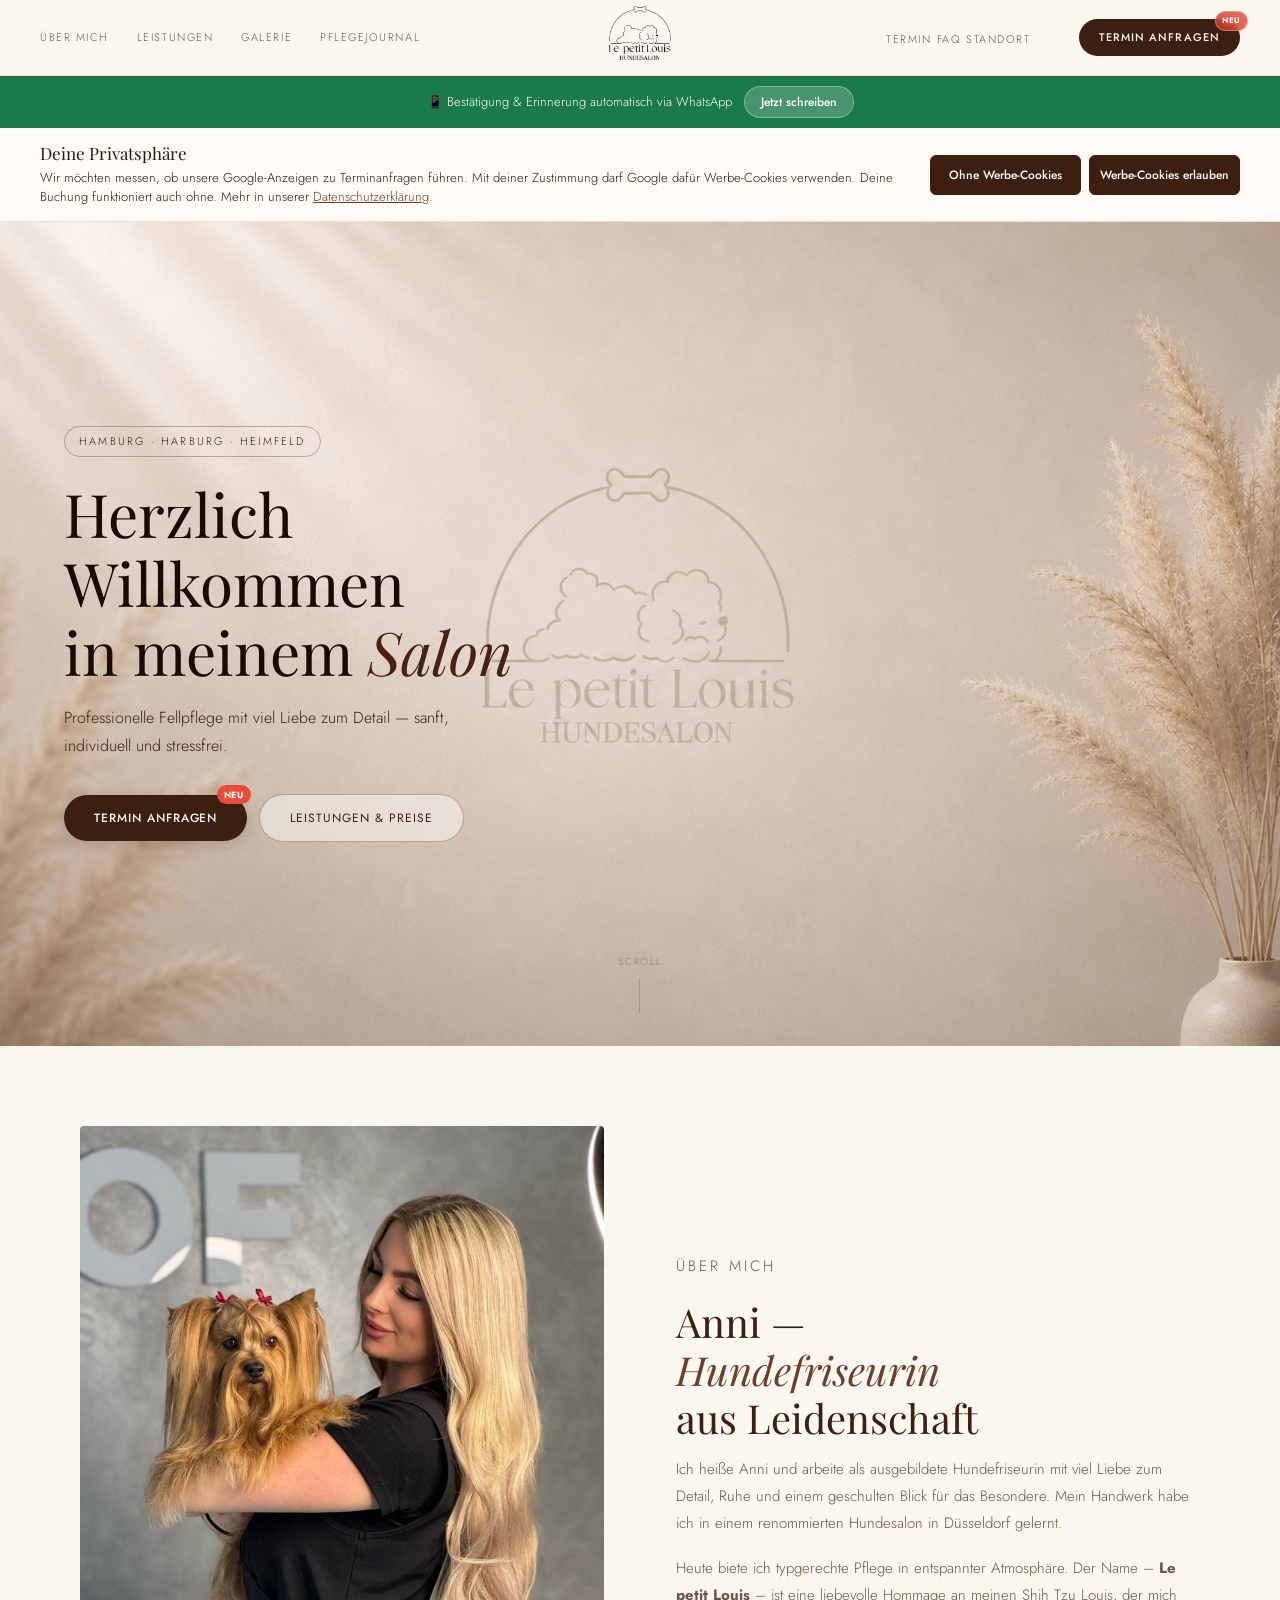
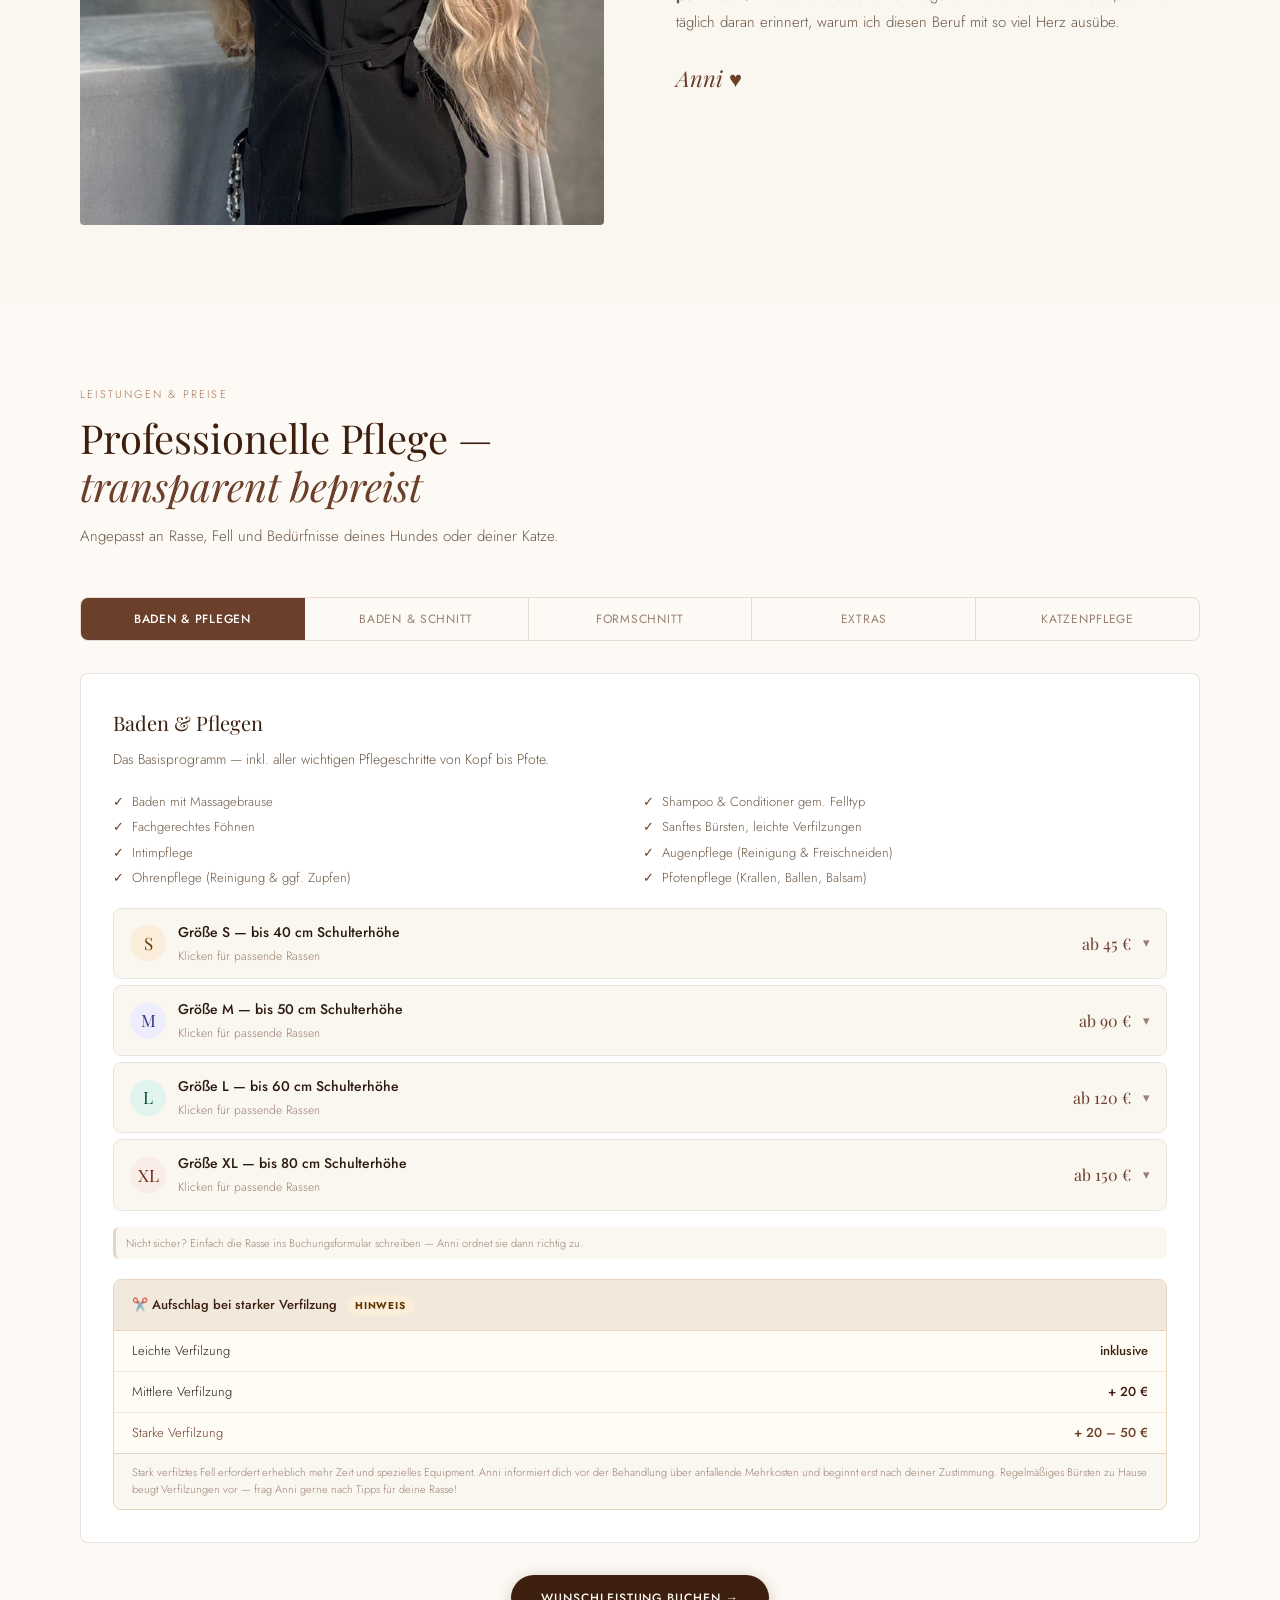
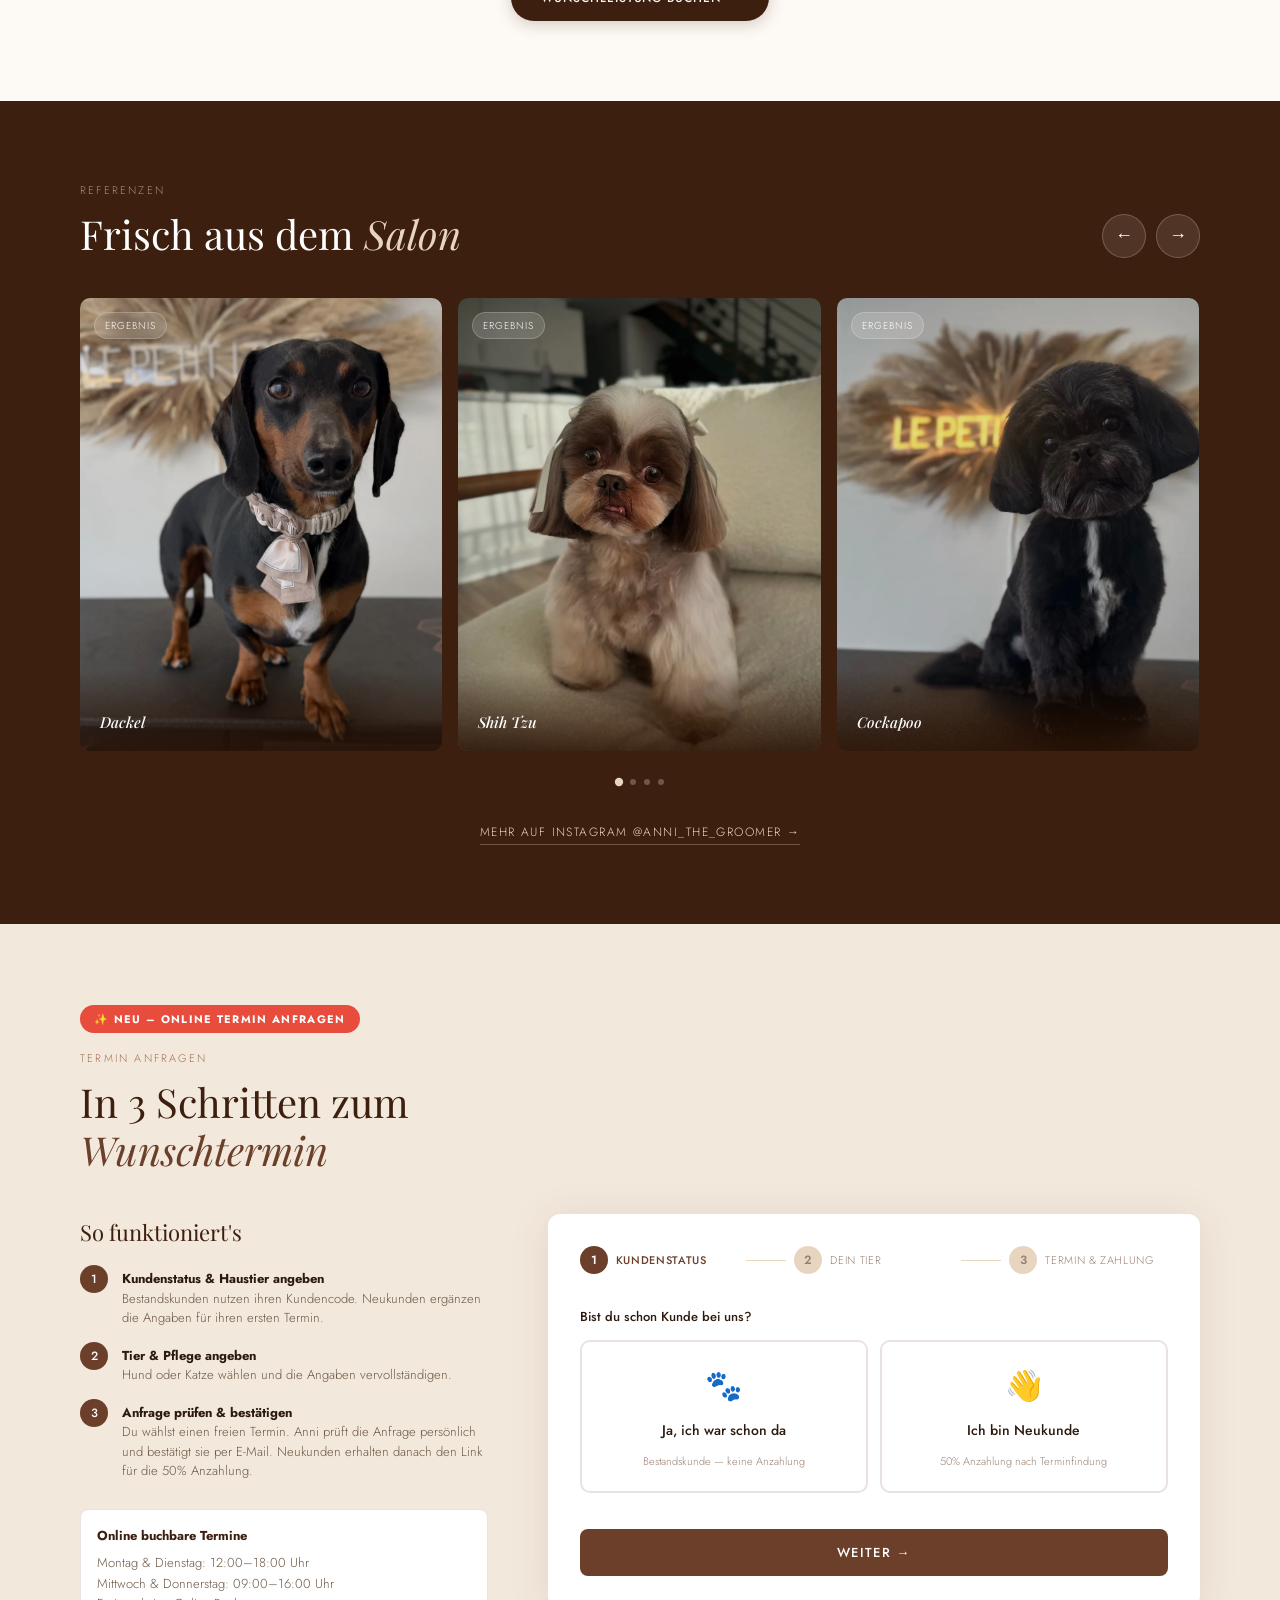
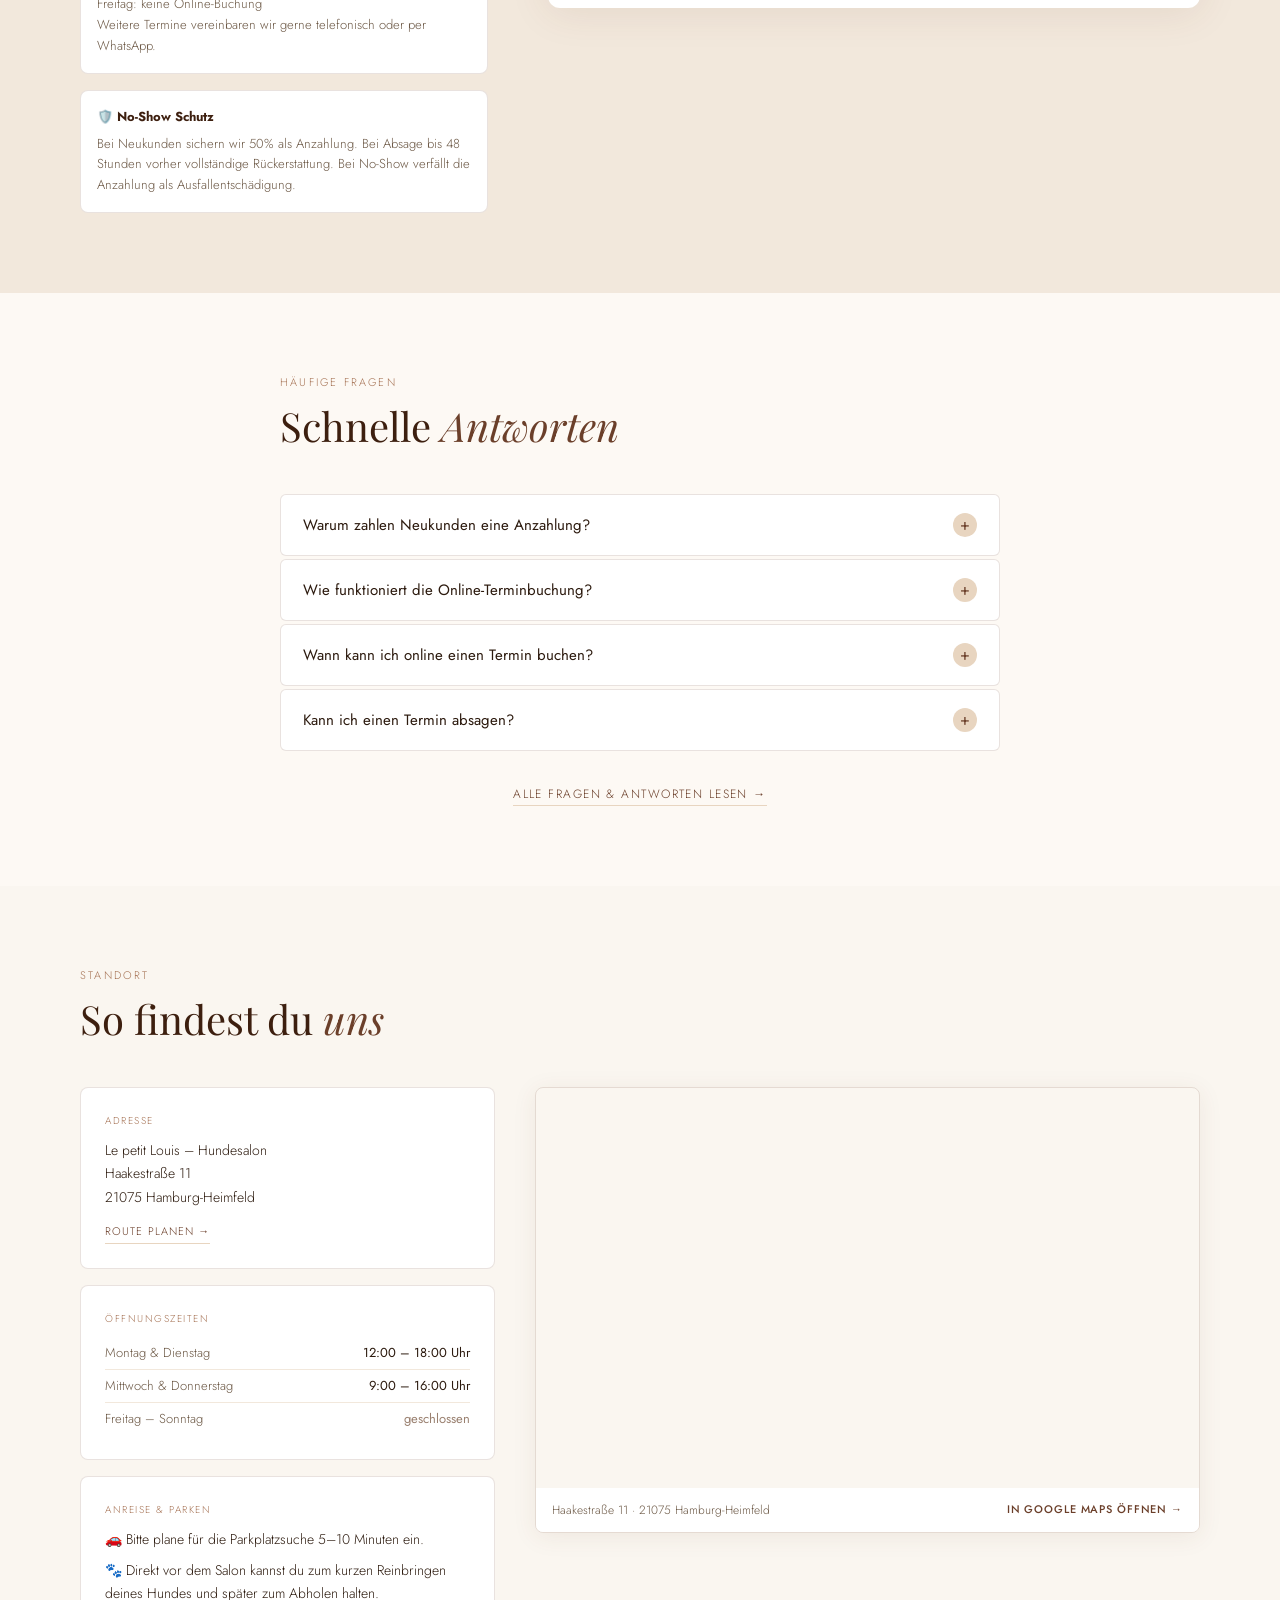
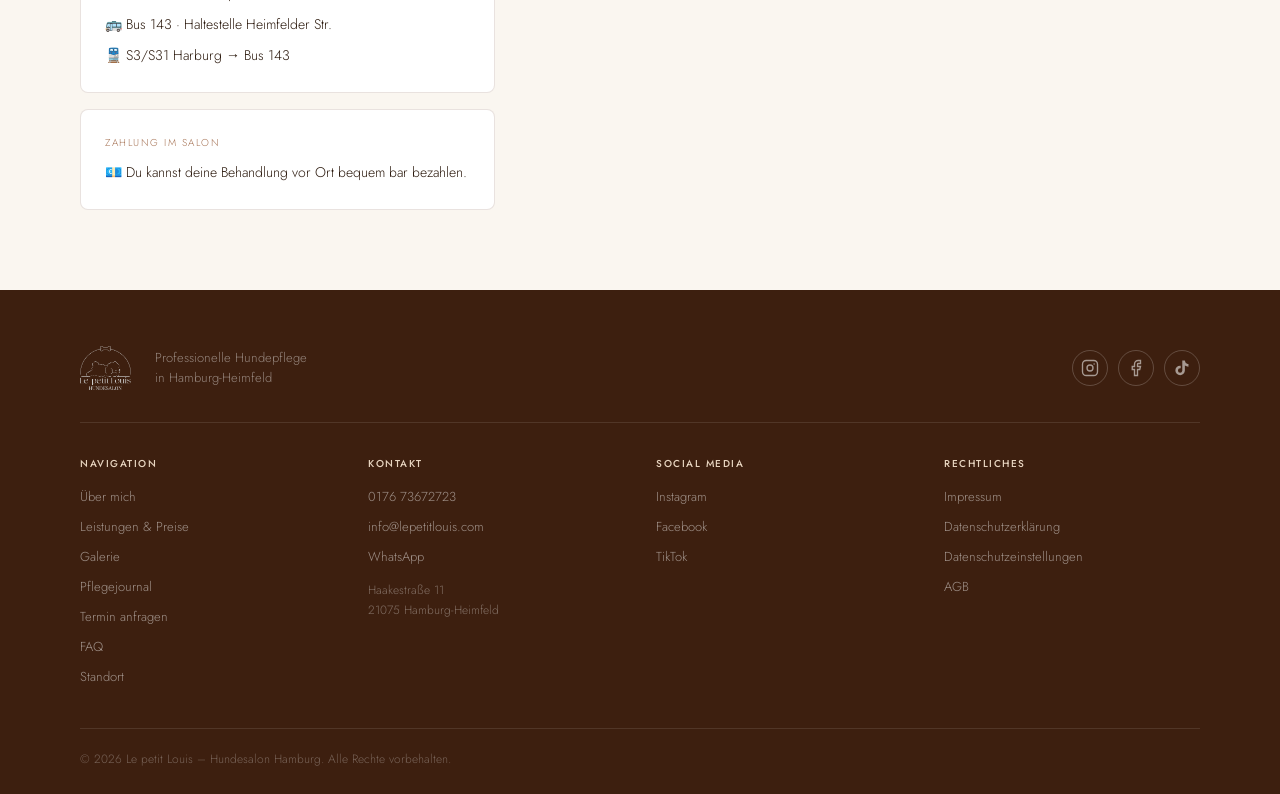
==== commit bd663350: "Galerie automatisch aktualisiert" ====
--- a/index.html
+++ b/index.html
@@ -1170,87 +1170,87 @@
       <div class="ref-track" id="refTrack">
         <!-- GALERIE-AUTOMATION-START -->
         <div class="ref-slide">
-          <img src="assets/galerie/galerie-01.webp" alt="Pudel nach der Pflege bei Le petit Louis" class="ref-slide-img" loading="lazy">
+          <img src="assets/galerie/galerie-01.webp" alt="Dackel nach der Pflege bei Le petit Louis" class="ref-slide-img" loading="lazy">
+          <div class="ref-slide-tag">Ergebnis</div>
+          <div class="ref-slide-info">
+            <div class="ref-slide-breed">Dackel</div>
+          </div>
+        </div>
+        <div class="ref-slide">
+          <img src="assets/galerie/galerie-02.webp" alt="Shih Tzu nach der Pflege bei Le petit Louis" class="ref-slide-img" loading="lazy">
+          <div class="ref-slide-tag">Ergebnis</div>
+          <div class="ref-slide-info">
+            <div class="ref-slide-breed">Shih Tzu</div>
+          </div>
+        </div>
+        <div class="ref-slide">
+          <img src="assets/galerie/galerie-03.webp" alt="Cockapoo nach der Pflege bei Le petit Louis" class="ref-slide-img" loading="lazy">
+          <div class="ref-slide-tag">Ergebnis</div>
+          <div class="ref-slide-info">
+            <div class="ref-slide-breed">Cockapoo</div>
+          </div>
+        </div>
+        <div class="ref-slide">
+          <img src="assets/galerie/galerie-04.webp" alt="Karelischer B&#228;renhund nach der Pflege bei Le petit Louis" class="ref-slide-img" loading="lazy">
+          <div class="ref-slide-tag">Ergebnis</div>
+          <div class="ref-slide-info">
+            <div class="ref-slide-breed">Karelischer B&#228;renhund</div>
+          </div>
+        </div>
+        <div class="ref-slide">
+          <img src="assets/galerie/galerie-05.webp" alt="Pomeranian nach der Pflege bei Le petit Louis" class="ref-slide-img" loading="lazy">
+          <div class="ref-slide-tag">Ergebnis</div>
+          <div class="ref-slide-info">
+            <div class="ref-slide-breed">Pomeranian</div>
+          </div>
+        </div>
+        <div class="ref-slide">
+          <img src="assets/galerie/galerie-06.webp" alt="Havaneser nach der Pflege bei Le petit Louis" class="ref-slide-img" loading="lazy">
+          <div class="ref-slide-tag">Ergebnis</div>
+          <div class="ref-slide-info">
+            <div class="ref-slide-breed">Havaneser</div>
+          </div>
+        </div>
+        <div class="ref-slide">
+          <img src="assets/galerie/galerie-07.webp" alt="Pomeranian nach der Pflege bei Le petit Louis" class="ref-slide-img" loading="lazy">
+          <div class="ref-slide-tag">Ergebnis</div>
+          <div class="ref-slide-info">
+            <div class="ref-slide-breed">Pomeranian</div>
+          </div>
+        </div>
+        <div class="ref-slide">
+          <img src="assets/galerie/galerie-08.webp" alt="Malteser nach der Pflege bei Le petit Louis" class="ref-slide-img" loading="lazy">
+          <div class="ref-slide-tag">Ergebnis</div>
+          <div class="ref-slide-info">
+            <div class="ref-slide-breed">Malteser</div>
+          </div>
+        </div>
+        <div class="ref-slide">
+          <img src="assets/galerie/galerie-09.webp" alt="Bichon Fris&#233; nach der Pflege bei Le petit Louis" class="ref-slide-img" loading="lazy">
+          <div class="ref-slide-tag">Ergebnis</div>
+          <div class="ref-slide-info">
+            <div class="ref-slide-breed">Bichon Fris&#233;</div>
+          </div>
+        </div>
+        <div class="ref-slide">
+          <img src="assets/galerie/galerie-10.webp" alt="Maltipoo nach der Pflege bei Le petit Louis" class="ref-slide-img" loading="lazy">
+          <div class="ref-slide-tag">Ergebnis</div>
+          <div class="ref-slide-info">
+            <div class="ref-slide-breed">Maltipoo</div>
+          </div>
+        </div>
+        <div class="ref-slide">
+          <img src="assets/galerie/galerie-11.webp" alt="Pudel nach der Pflege bei Le petit Louis" class="ref-slide-img" loading="lazy">
           <div class="ref-slide-tag">Ergebnis</div>
           <div class="ref-slide-info">
             <div class="ref-slide-breed">Pudel</div>
           </div>
         </div>
         <div class="ref-slide">
-          <img src="assets/galerie/galerie-02.webp" alt="Yorkshire Terrier nach der Pflege bei Le petit Louis" class="ref-slide-img" loading="lazy">
-          <div class="ref-slide-tag">Ergebnis</div>
-          <div class="ref-slide-info">
-            <div class="ref-slide-breed">Yorkshire Terrier</div>
-          </div>
-        </div>
-        <div class="ref-slide">
-          <img src="assets/galerie/galerie-03.webp" alt="Malteser nach der Pflege bei Le petit Louis" class="ref-slide-img" loading="lazy">
-          <div class="ref-slide-tag">Ergebnis</div>
-          <div class="ref-slide-info">
-            <div class="ref-slide-breed">Malteser</div>
-          </div>
-        </div>
-        <div class="ref-slide">
-          <img src="assets/galerie/galerie-04.webp" alt="Pomeranian nach der Pflege bei Le petit Louis" class="ref-slide-img" loading="lazy">
-          <div class="ref-slide-tag">Ergebnis</div>
-          <div class="ref-slide-info">
-            <div class="ref-slide-breed">Pomeranian</div>
-          </div>
-        </div>
-        <div class="ref-slide">
-          <img src="assets/galerie/galerie-05.webp" alt="Bichon Fris&#233; nach der Pflege bei Le petit Louis" class="ref-slide-img" loading="lazy">
-          <div class="ref-slide-tag">Ergebnis</div>
-          <div class="ref-slide-info">
-            <div class="ref-slide-breed">Bichon Fris&#233;</div>
-          </div>
-        </div>
-        <div class="ref-slide">
-          <img src="assets/galerie/galerie-06.webp" alt="Cockapoo nach der Pflege bei Le petit Louis" class="ref-slide-img" loading="lazy">
-          <div class="ref-slide-tag">Ergebnis</div>
-          <div class="ref-slide-info">
-            <div class="ref-slide-breed">Cockapoo</div>
-          </div>
-        </div>
-        <div class="ref-slide">
-          <img src="assets/galerie/galerie-07.webp" alt="Cavapoo nach der Pflege bei Le petit Louis" class="ref-slide-img" loading="lazy">
+          <img src="assets/galerie/galerie-12.webp" alt="Cavapoo nach der Pflege bei Le petit Louis" class="ref-slide-img" loading="lazy">
           <div class="ref-slide-tag">Ergebnis</div>
           <div class="ref-slide-info">
             <div class="ref-slide-breed">Cavapoo</div>
-          </div>
-        </div>
-        <div class="ref-slide">
-          <img src="assets/galerie/galerie-08.webp" alt="Karelischer B&#228;renhund nach der Pflege bei Le petit Louis" class="ref-slide-img" loading="lazy">
-          <div class="ref-slide-tag">Ergebnis</div>
-          <div class="ref-slide-info">
-            <div class="ref-slide-breed">Karelischer B&#228;renhund</div>
-          </div>
-        </div>
-        <div class="ref-slide">
-          <img src="assets/galerie/galerie-09.webp" alt="Dackel nach der Pflege bei Le petit Louis" class="ref-slide-img" loading="lazy">
-          <div class="ref-slide-tag">Ergebnis</div>
-          <div class="ref-slide-info">
-            <div class="ref-slide-breed">Dackel</div>
-          </div>
-        </div>
-        <div class="ref-slide">
-          <img src="assets/galerie/galerie-10.webp" alt="Pomeranian nach der Pflege bei Le petit Louis" class="ref-slide-img" loading="lazy">
-          <div class="ref-slide-tag">Ergebnis</div>
-          <div class="ref-slide-info">
-            <div class="ref-slide-breed">Pomeranian</div>
-          </div>
-        </div>
-        <div class="ref-slide">
-          <img src="assets/galerie/galerie-11.webp" alt="Cavapoo nach der Pflege bei Le petit Louis" class="ref-slide-img" loading="lazy">
-          <div class="ref-slide-tag">Ergebnis</div>
-          <div class="ref-slide-info">
-            <div class="ref-slide-breed">Cavapoo</div>
-          </div>
-        </div>
-        <div class="ref-slide">
-          <img src="assets/galerie/galerie-12.webp" alt="Maltipoo nach der Pflege bei Le petit Louis" class="ref-slide-img" loading="lazy">
-          <div class="ref-slide-tag">Ergebnis</div>
-          <div class="ref-slide-info">
-            <div class="ref-slide-breed">Maltipoo</div>
           </div>
         </div>
         <!-- GALERIE-AUTOMATION-END -->
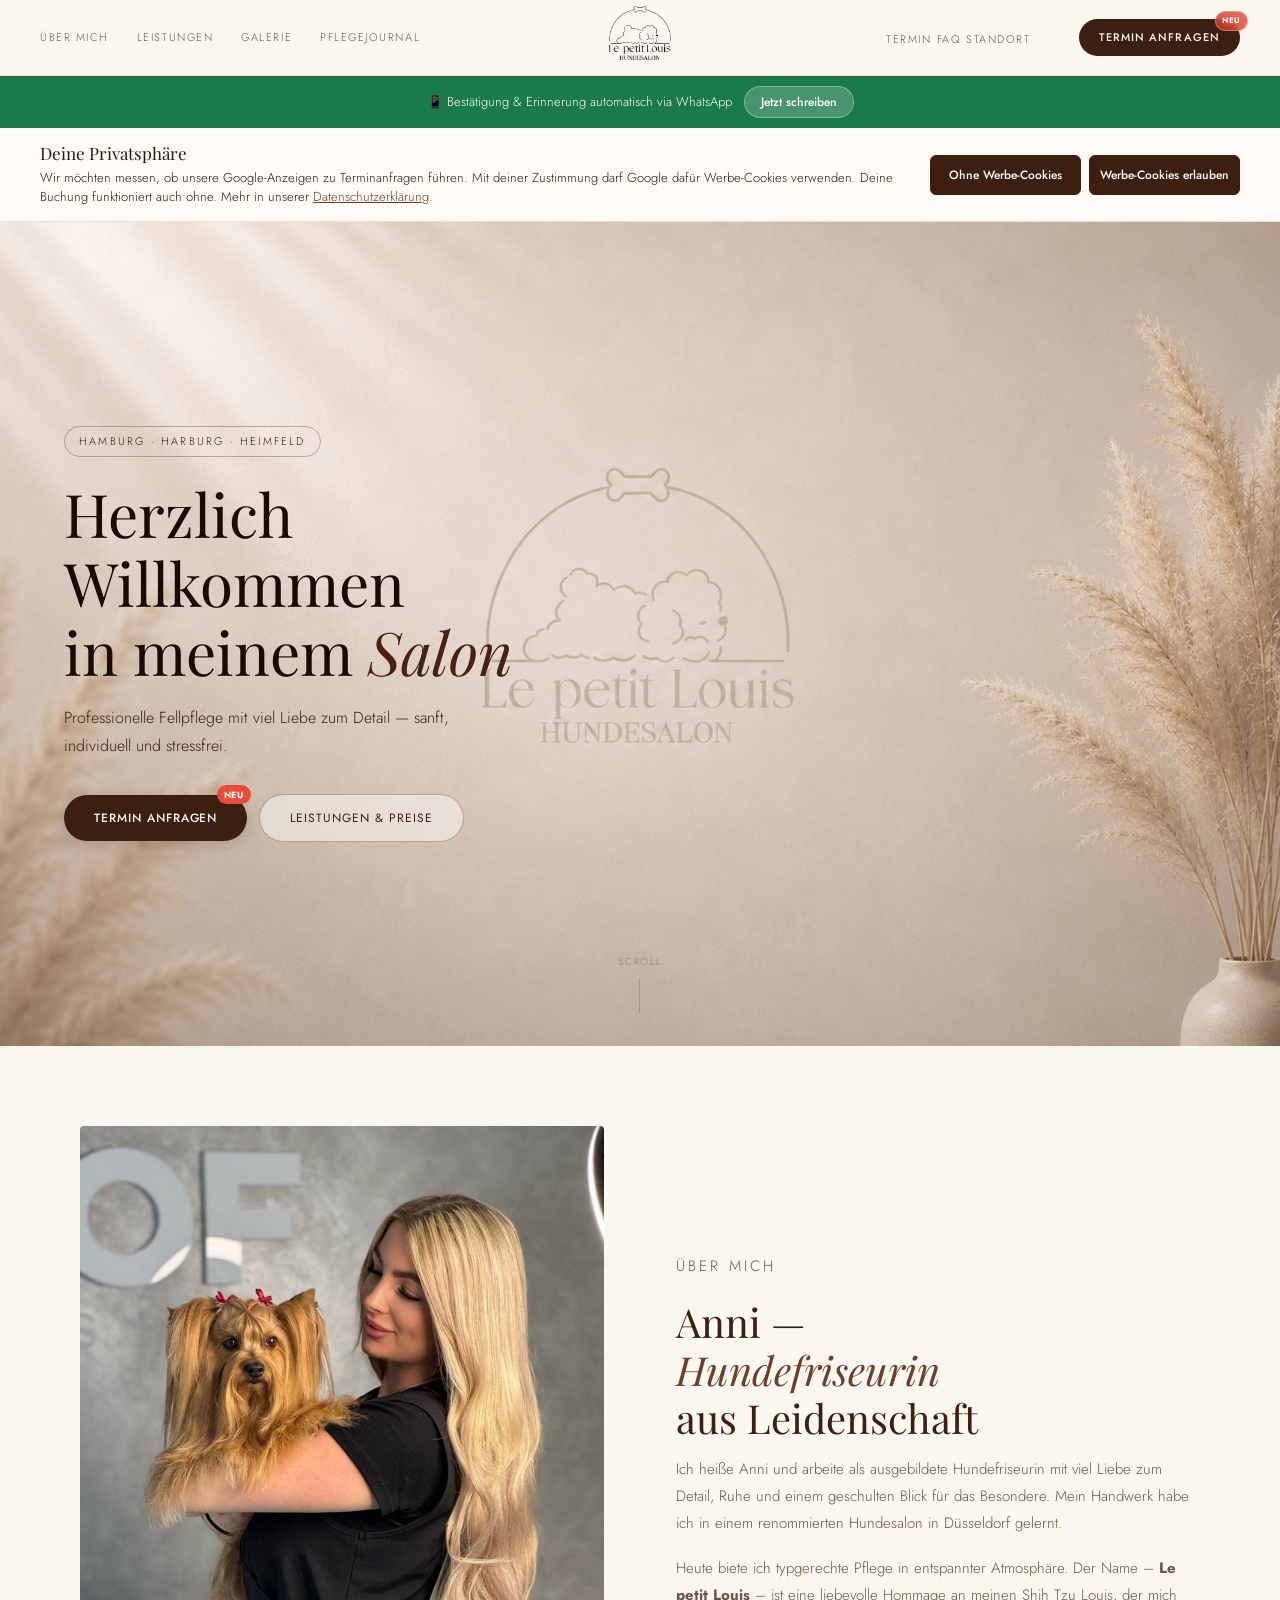
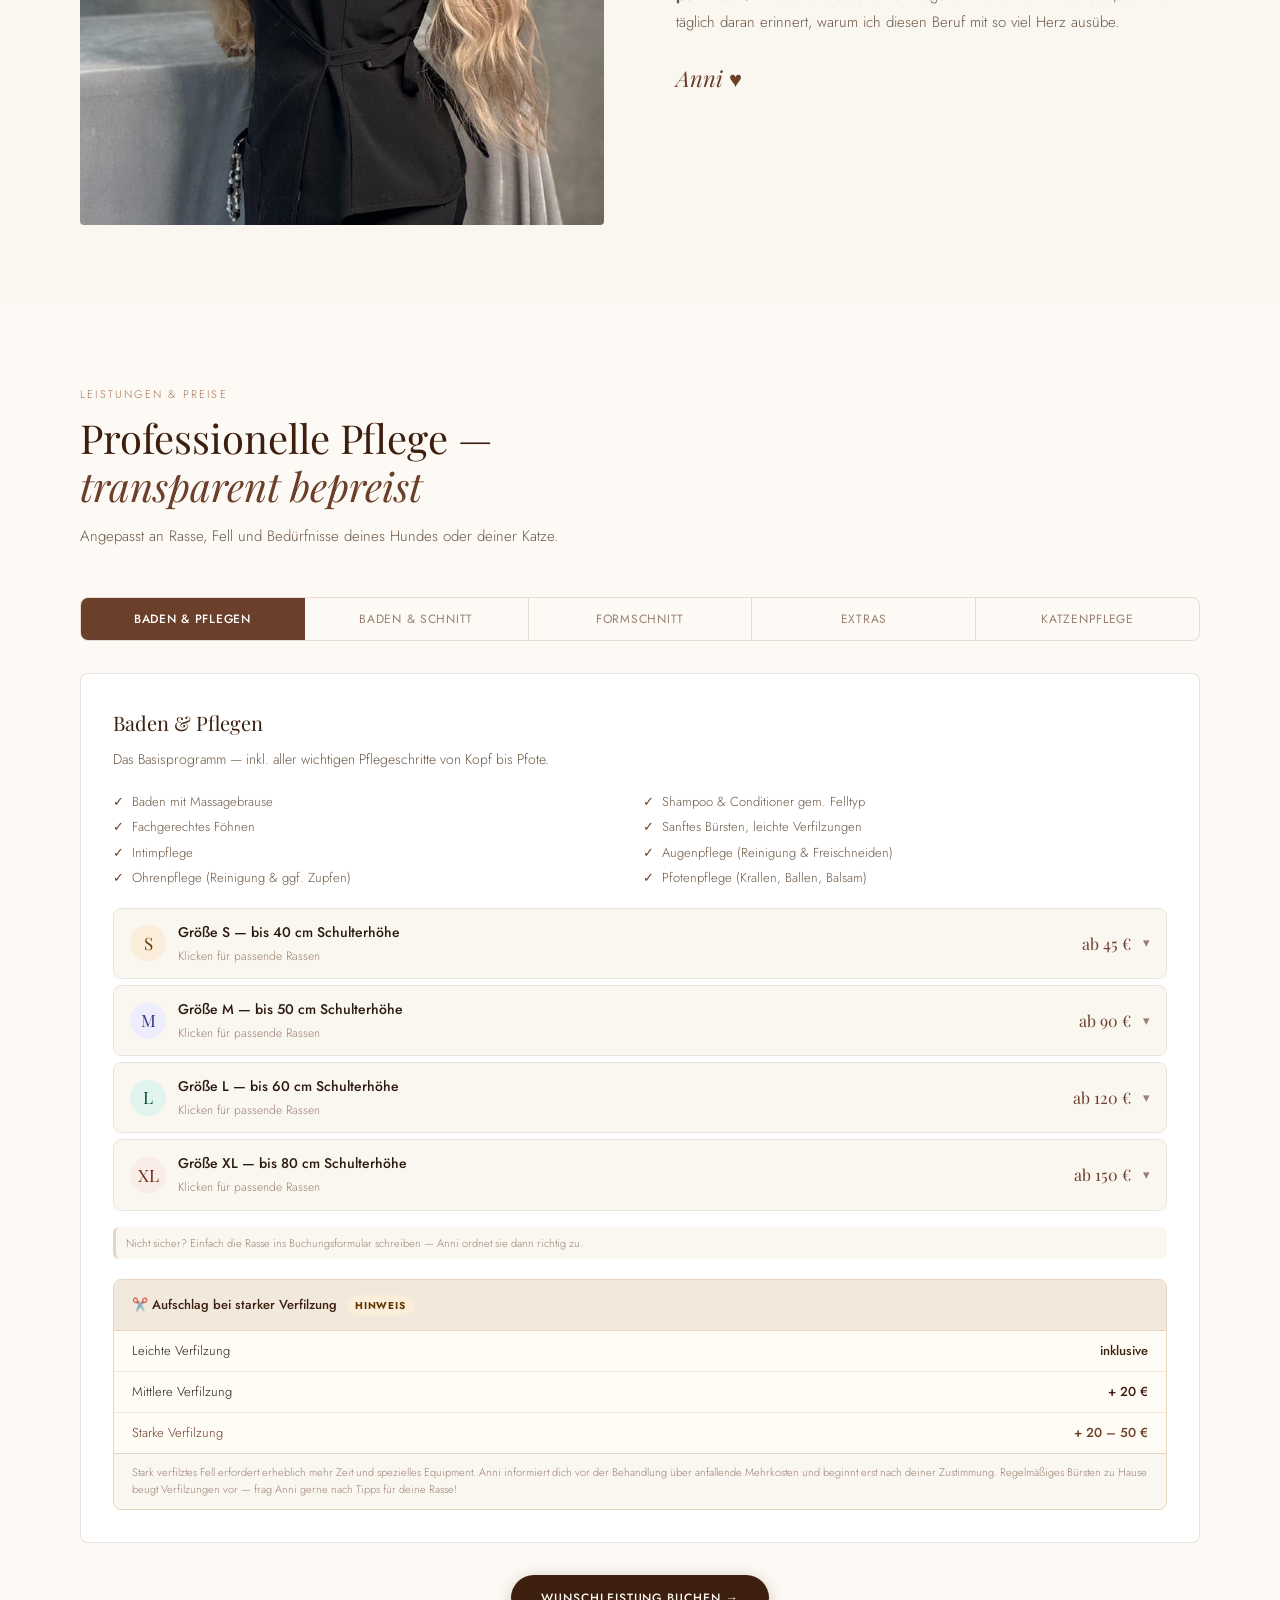
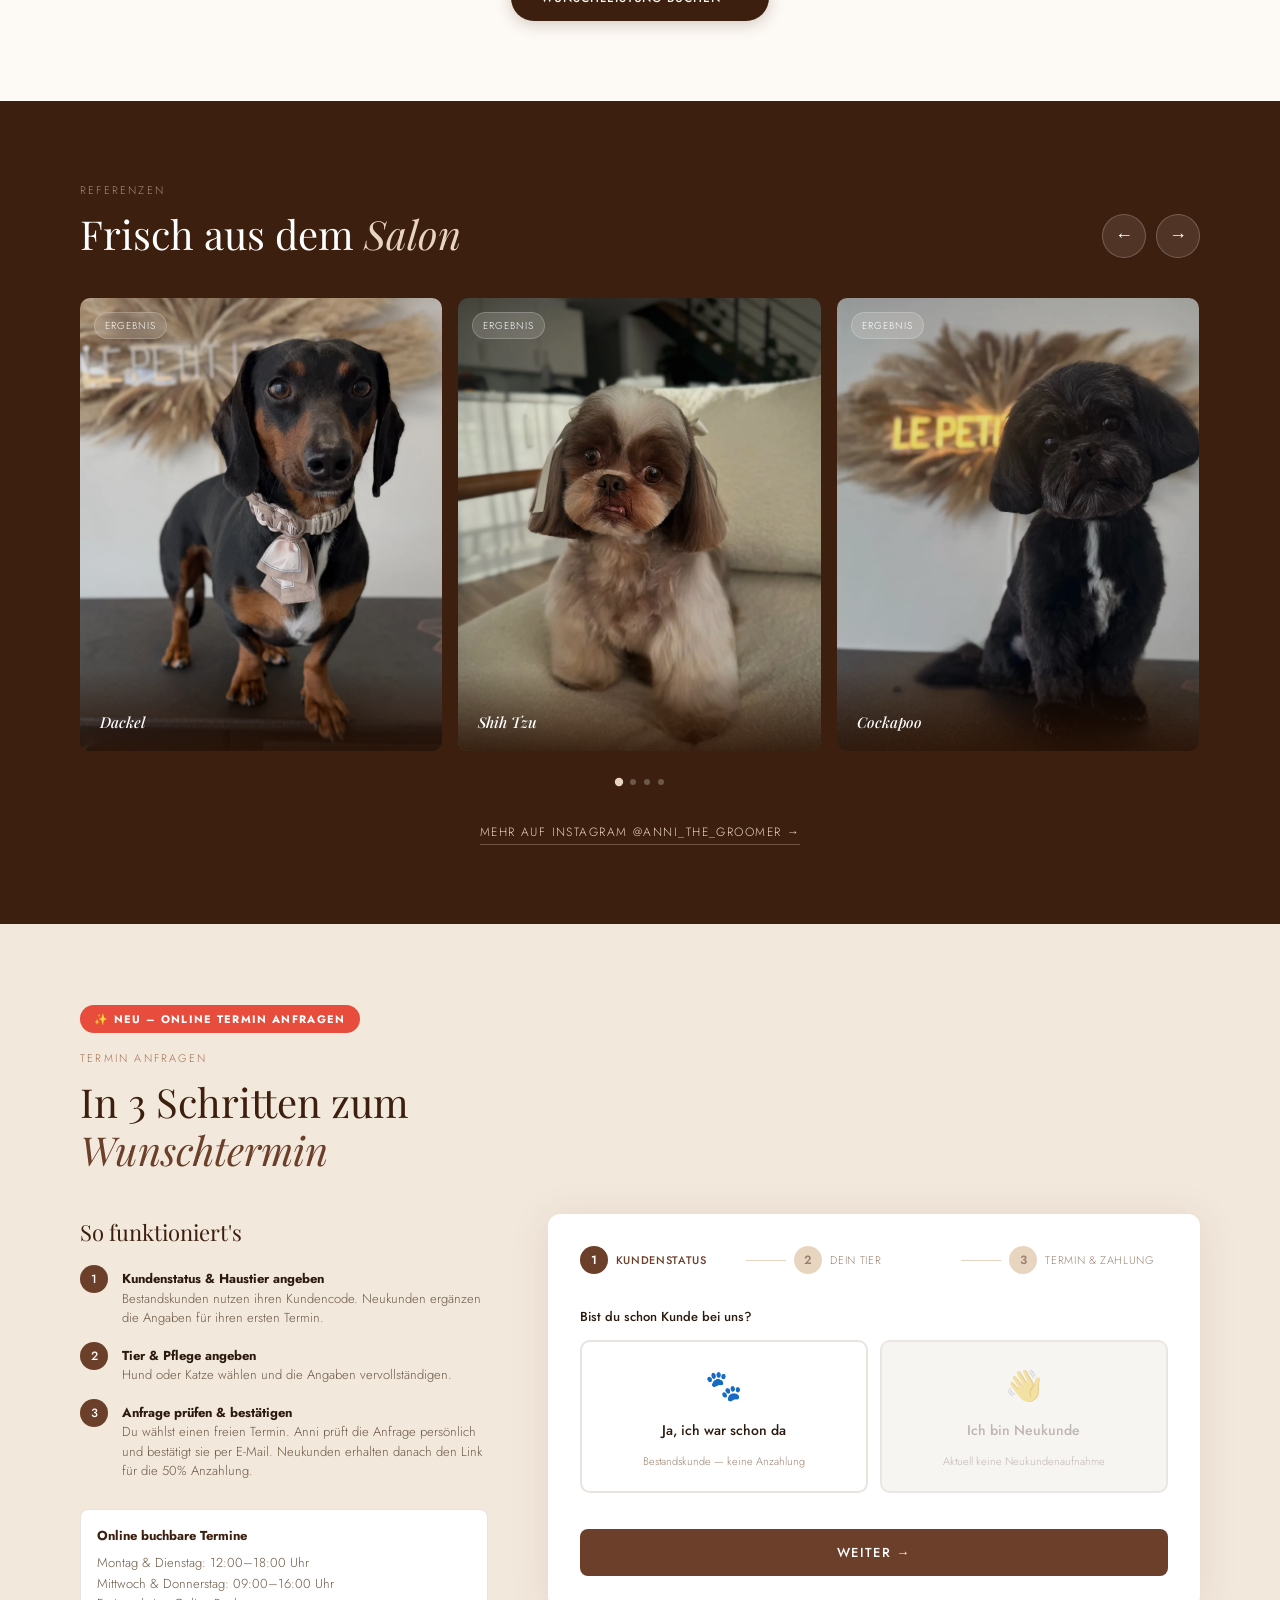
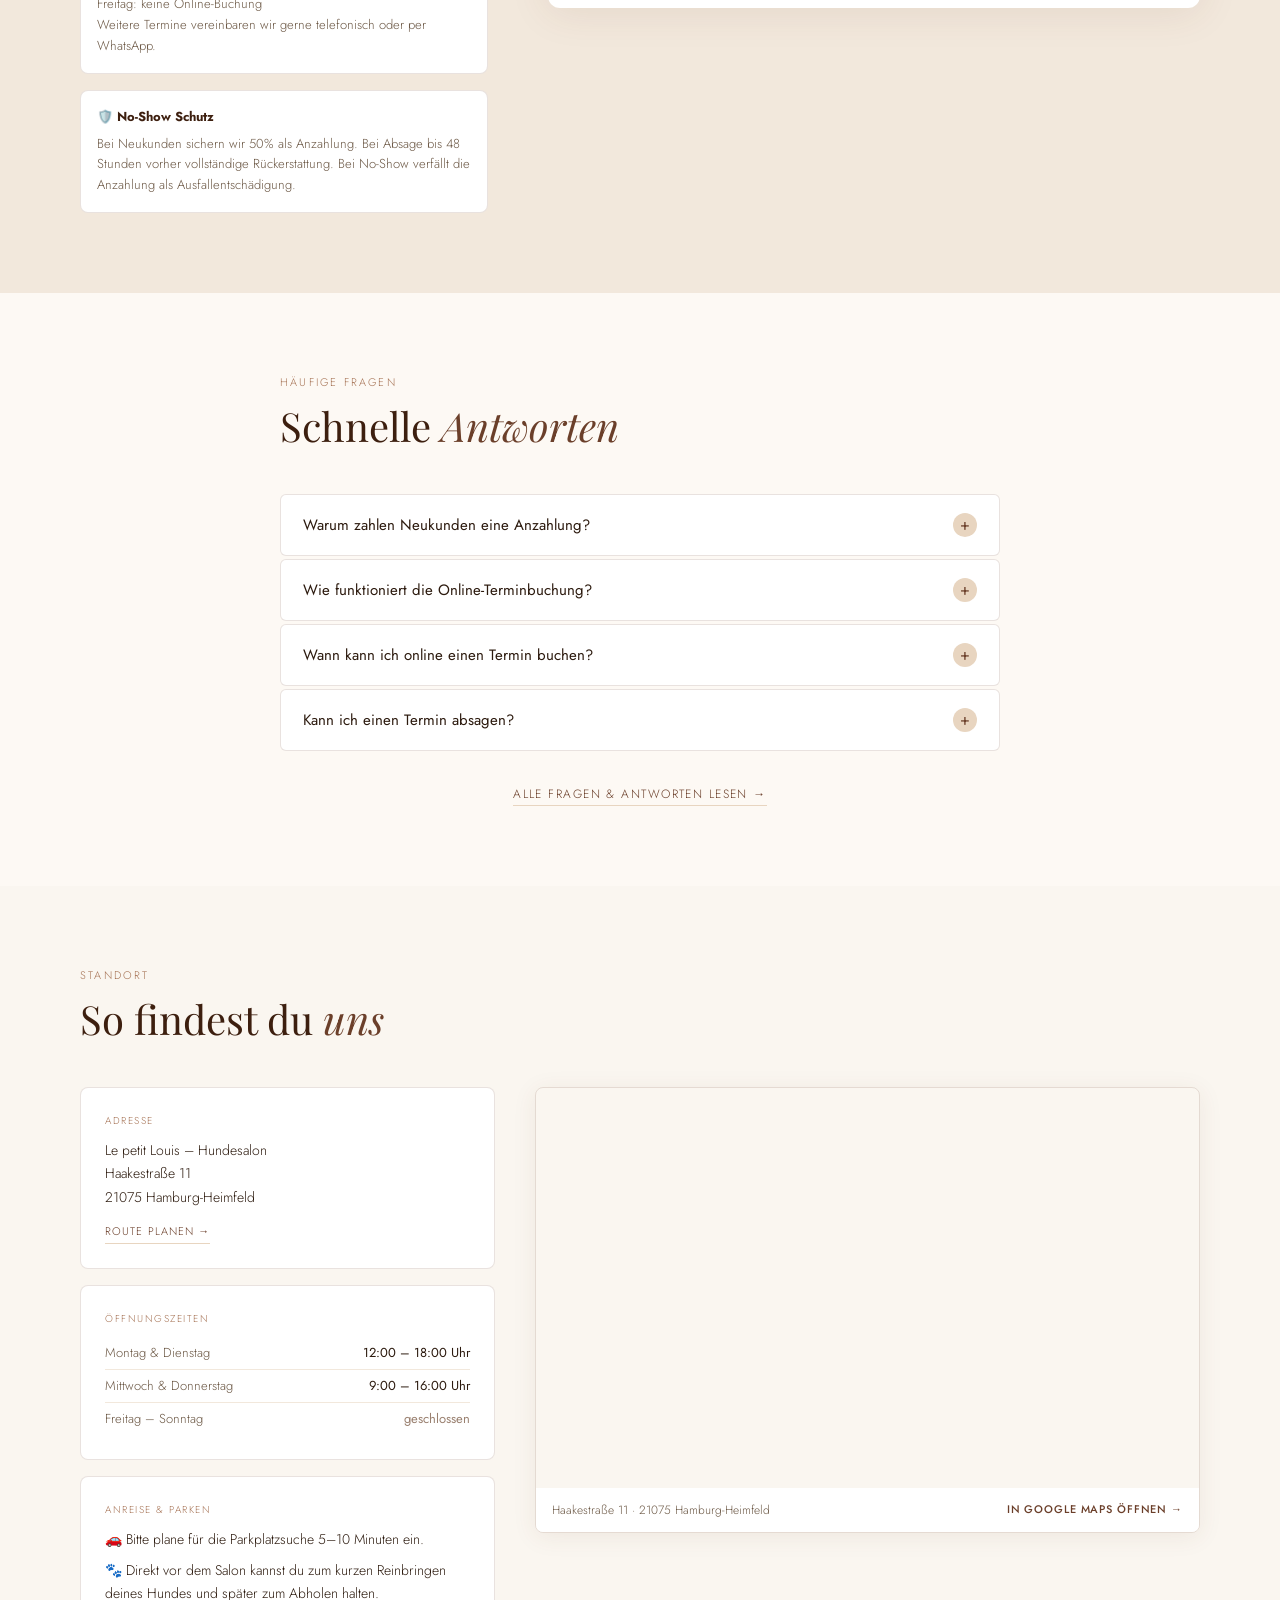
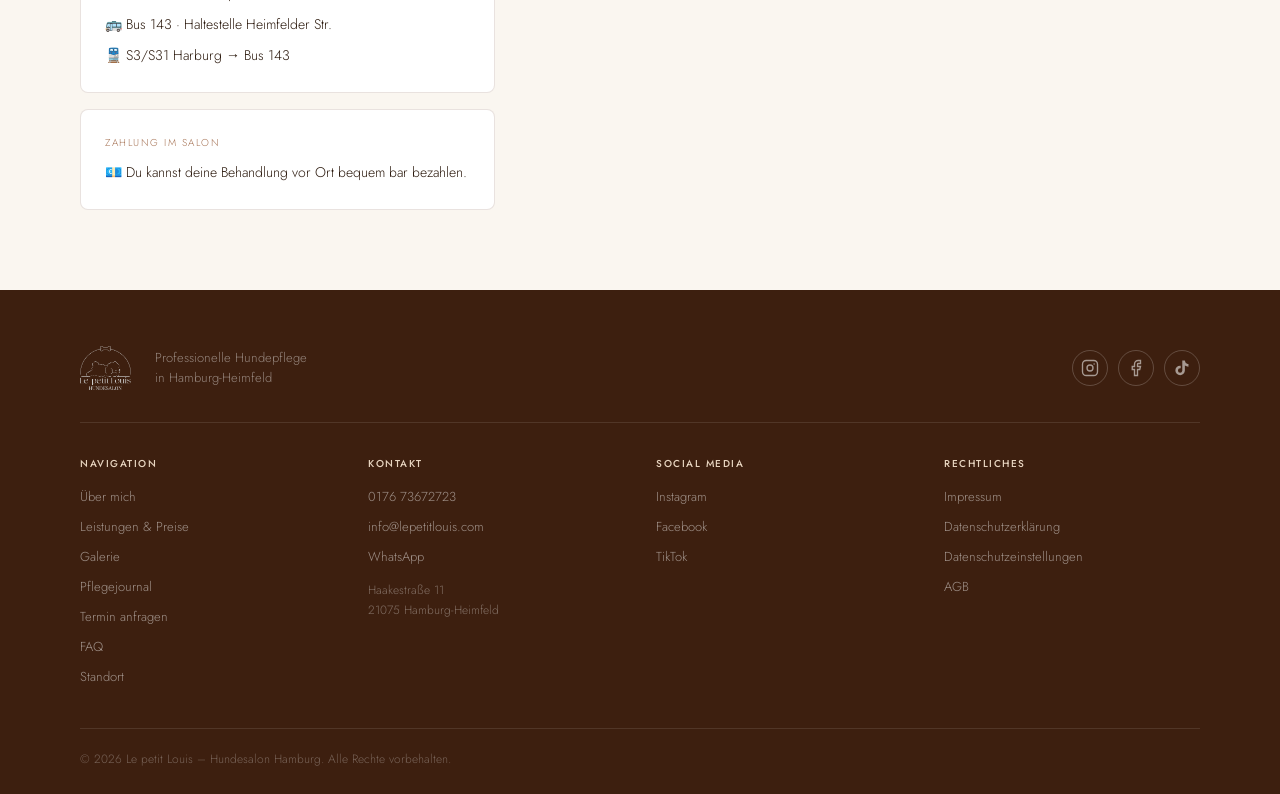
==== commit 86d4c696: "Neukundenbuchung vorübergehend sperren" ====
--- a/index.html
+++ b/index.html
@@ -508,6 +508,7 @@
 .kn-err{color:#c0392b}
 .kn-hint{font-size:11px;color:var(--text-light);margin-top:6px;line-height:1.5}
 .kn-skip{color:var(--mocha);cursor:pointer;text-decoration:underline}
+.kn-closed{color:var(--text-light)}
 
 .zeeg-wrap{background:#fff;border-radius:12px;padding:28px;box-shadow:0 4px 40px rgba(107,63,42,0.10);margin-top:32px}
 .zeeg-title{font-family:var(--serif);font-size:18px;font-weight:400;color:var(--brown-dark);margin-bottom:6px}
@@ -548,6 +549,9 @@
 .type-card-v2{border:2px solid var(--border);border-radius:10px;padding:18px 14px;cursor:pointer;transition:all 0.2s;text-align:center}
 .type-card-v2:hover{border-color:var(--brown-light);background:var(--beige-light)}
 .type-card-v2.selected{border-color:var(--brown);background:var(--beige-light)}
+.type-card-v2.disabled{border-color:#ddd4cb;background:#f3eee8;cursor:not-allowed;opacity:.58;filter:grayscale(.35)}
+.type-card-v2.disabled:hover{border-color:#ddd4cb;background:#f3eee8}
+.type-card-v2.disabled .tcv2-label,.type-card-v2.disabled .tcv2-desc{color:var(--text-light)}
 .tcv2-icon{font-size:30px;display:block;margin-bottom:8px}
 .tcv2-label{font-size:14px;font-weight:500;color:var(--text);display:block;margin-bottom:3px}
 .tcv2-desc{font-size:11px;color:var(--text-light);line-height:1.4}
@@ -1329,10 +1333,10 @@
               <span class="tcv2-label">Ja, ich war schon da</span>
               <span class="tcv2-desc">Bestandskunde — keine Anzahlung</span>
             </div>
-            <div class="type-card-v2" id="cardNew" onclick="flowSelectType('new')">
+            <div class="type-card-v2 disabled" id="cardNew" aria-disabled="true">
               <span class="tcv2-icon">👋</span>
               <span class="tcv2-label">Ich bin Neukunde</span>
-              <span class="tcv2-desc">50% Anzahlung nach Terminfindung</span>
+              <span class="tcv2-desc">Aktuell keine Neukundenaufnahme</span>
             </div>
           </div>
           <!-- Kundennummer -->
@@ -1346,7 +1350,7 @@
             </div>
             <div class="kn-status" id="knStatusFlow"></div>
             <div class="kn-hint">Nummer nach erstem Besuch per WhatsApp erhalten.<br>
-              <span class="kn-skip" onclick="flowSkipKN()">Keine Nummer? → als Neukunde buchen</span>
+              <span class="kn-closed">Ohne Kundennummer ist derzeit keine Online-Buchung möglich.</span>
             </div>
           </div>
           <button class="flow-next-btn" id="step1Next" onclick="flowGoStep(2)" style="margin-top:16px">
@@ -1940,6 +1944,7 @@
 
 // ── 3-STEP FLOW ─────────────────────────────────────────────────
 var flowCustomerType = null;
+var newCustomerBookingEnabled = false;
 var flowAnimalType = 'dog';
 var flowSize = null;
 var flowPayMethod = 'stripe';
@@ -2557,6 +2562,7 @@
   // Validate before going forward
   if (n === 2) {
     if (!flowCustomerType) { alert('Bitte wähle ob du Bestands- oder Neukunde bist.'); return; }
+    if (flowCustomerType === 'new' && !newCustomerBookingEnabled) { alert('Aktuell können wir leider keine Neukunden aufnehmen.'); return; }
     if (flowCustomerType === 'existing' && !flowKnValid) { alert('Bitte gib deine Kundennummer ein.'); return; }
   }
   if (n === 3) {
@@ -2601,6 +2607,7 @@
 }
 
 function flowSelectType(type) {
+  if (type === 'new' && !newCustomerBookingEnabled) return;
   flowCustomerType = type;
   document.getElementById('cardExisting').classList.toggle('selected', type==='existing');
   document.getElementById('cardNew').classList.toggle('selected', type==='new');
@@ -2739,6 +2746,10 @@
 }
 
 function flowSkipKN() {
+  if (!newCustomerBookingEnabled) {
+    alert('Aktuell können wir leider keine Neukunden aufnehmen.');
+    return;
+  }
   flowCustomerType = 'new';
   document.getElementById('cardExisting').classList.remove('selected');
   document.getElementById('cardNew').classList.add('selected');
